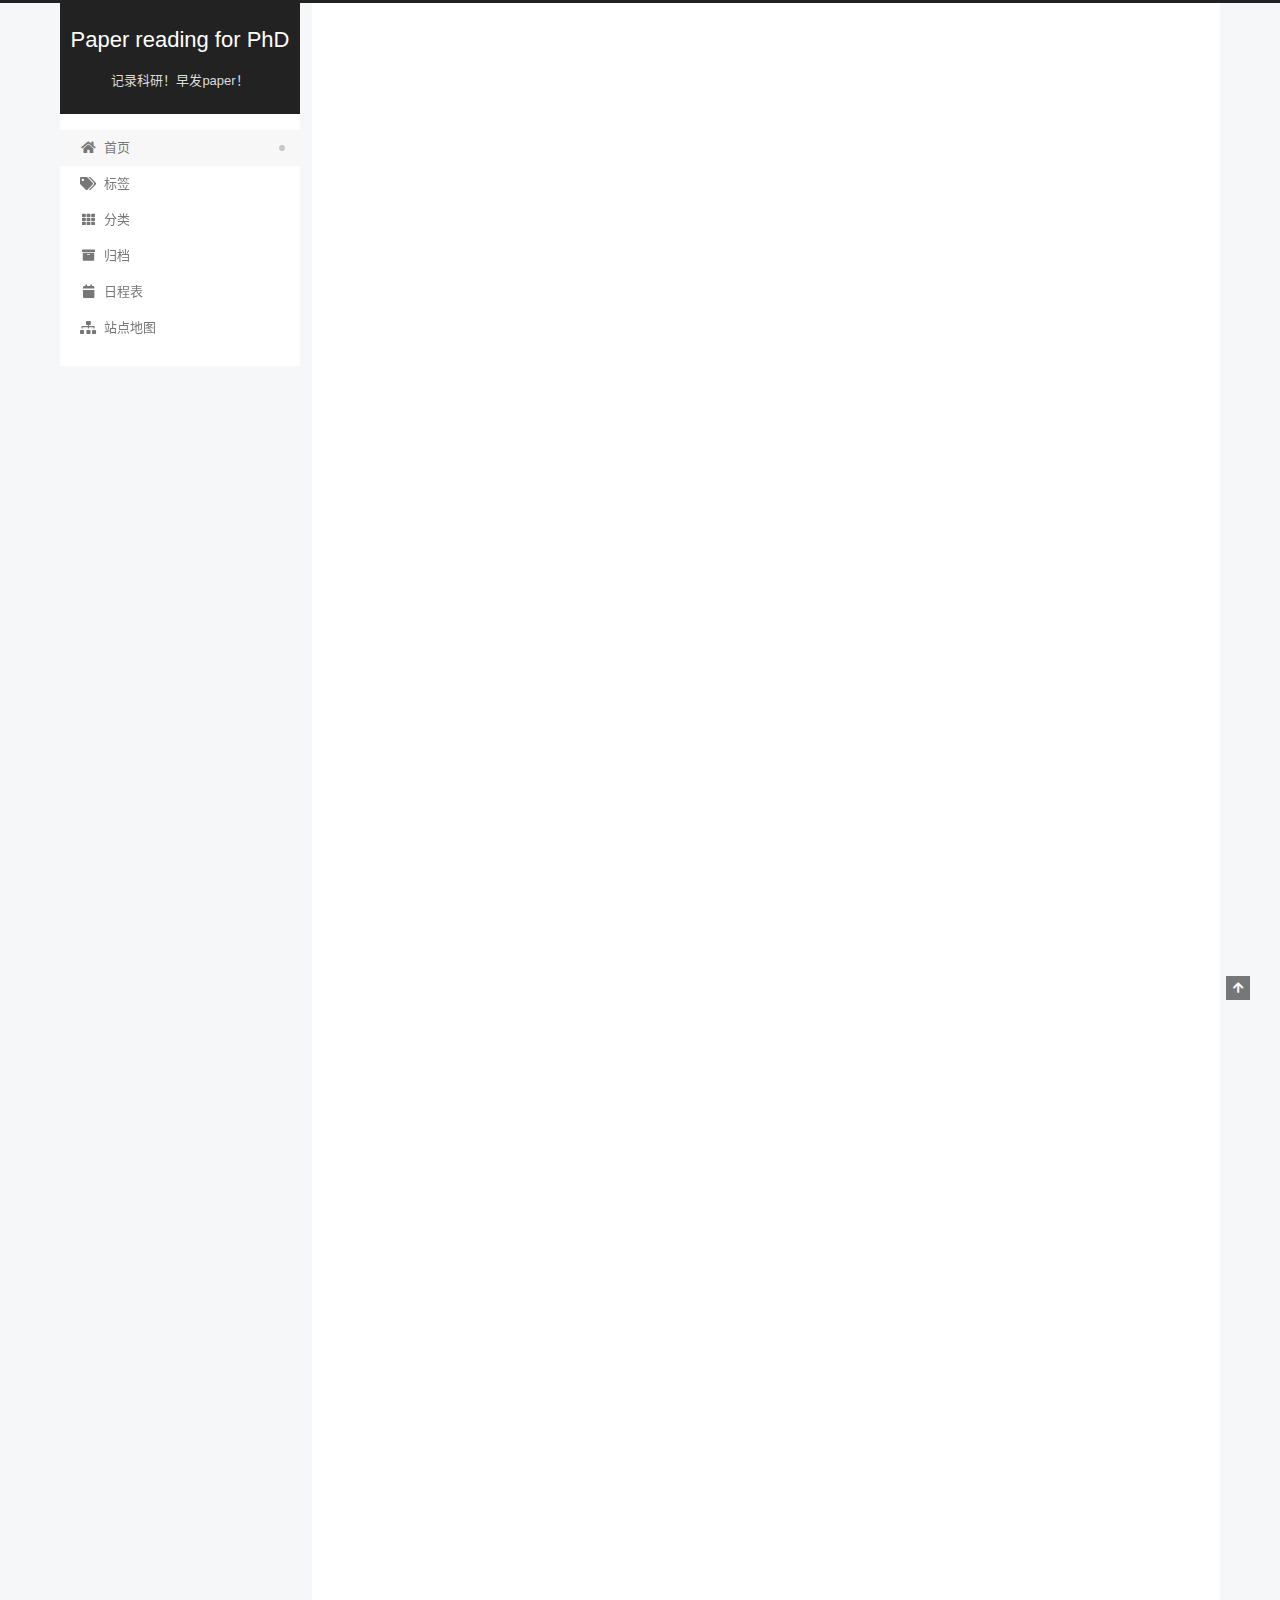
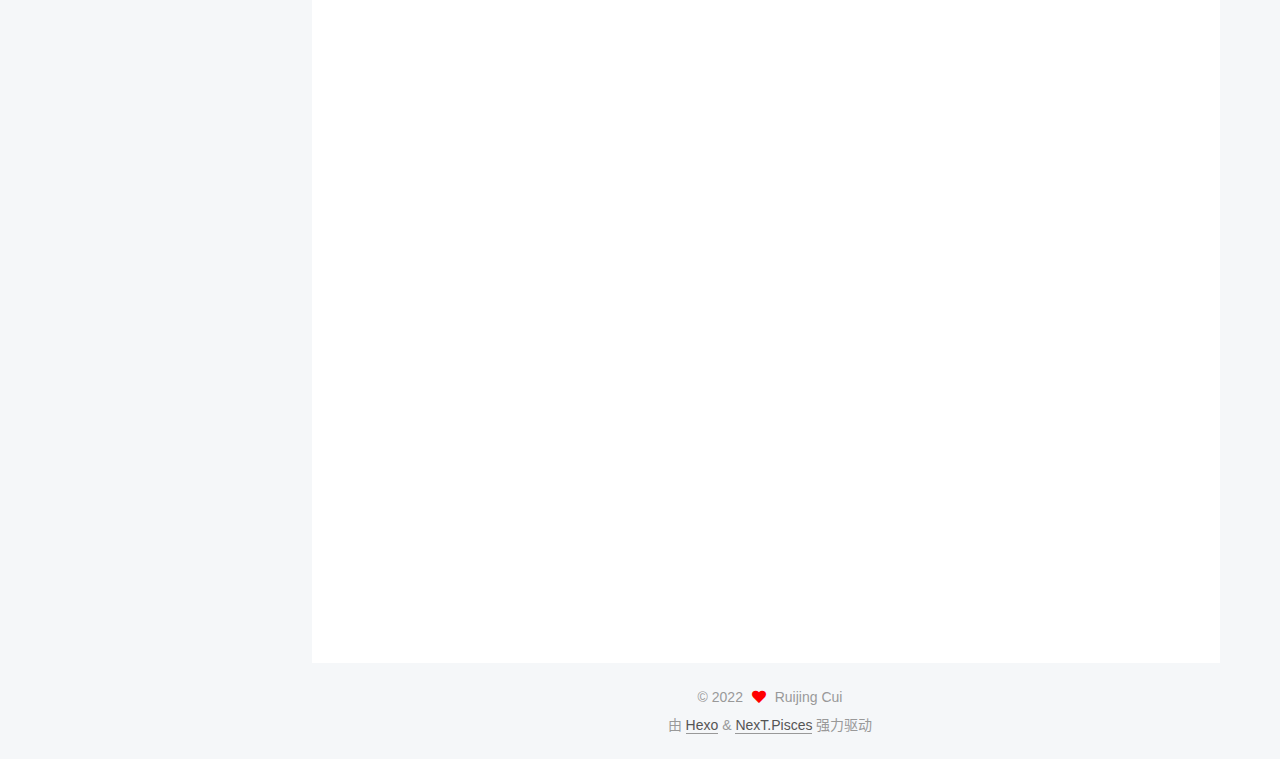
==== index.html @ 2e0506eb "Site updated: 2022-11-20 17:49:22" ====
<!DOCTYPE html>
<html lang="zh-CN">
<head>
  <meta charset="UTF-8">
<meta name="viewport" content="width=device-width, initial-scale=1, maximum-scale=2">
<meta name="theme-color" content="#222">
<meta name="generator" content="Hexo 6.3.0">
  <link rel="apple-touch-icon" sizes="180x180" href="/images/apple-touch-icon-next.png">
  <link rel="icon" type="image/png" sizes="32x32" href="/images/favicon-32x32-next.png">
  <link rel="icon" type="image/png" sizes="16x16" href="/images/favicon-16x16-next.png">
  <link rel="mask-icon" href="/images/logo.svg" color="#222">

<link rel="stylesheet" href="/css/main.css">


<link rel="stylesheet" href="/lib/font-awesome/css/all.min.css">

<script id="hexo-configurations">
    var NexT = window.NexT || {};
    var CONFIG = {"hostname":"example.com","root":"/","scheme":"Pisces","version":"7.8.0","exturl":false,"sidebar":{"position":"left","display":"post","padding":18,"offset":12,"onmobile":false},"copycode":{"enable":false,"show_result":false,"style":null},"back2top":{"enable":true,"sidebar":false,"scrollpercent":false},"bookmark":{"enable":false,"color":"#222","save":"auto"},"fancybox":false,"mediumzoom":false,"lazyload":false,"pangu":false,"comments":{"style":"tabs","active":null,"storage":true,"lazyload":false,"nav":null},"algolia":{"hits":{"per_page":10},"labels":{"input_placeholder":"Search for Posts","hits_empty":"We didn't find any results for the search: ${query}","hits_stats":"${hits} results found in ${time} ms"}},"localsearch":{"enable":false,"trigger":"auto","top_n_per_article":1,"unescape":false,"preload":false},"motion":{"enable":true,"async":false,"transition":{"post_block":"fadeIn","post_header":"slideDownIn","post_body":"slideDownIn","coll_header":"slideLeftIn","sidebar":"slideUpIn"}}};
  </script>

  <meta name="description" content="Ph.D. candidate   Major in Management Science and Engineering, College of Systems Engineering, National University of Defense Technology  cuiruijing@nudt.edu.cn">
<meta property="og:type" content="website">
<meta property="og:title" content="Paper reading for PhD">
<meta property="og:url" content="http://example.com/index.html">
<meta property="og:site_name" content="Paper reading for PhD">
<meta property="og:description" content="Ph.D. candidate   Major in Management Science and Engineering, College of Systems Engineering, National University of Defense Technology  cuiruijing@nudt.edu.cn">
<meta property="og:locale" content="zh_CN">
<meta property="article:author" content="Ruijing Cui">
<meta property="article:tag" content="keywords测试">
<meta name="twitter:card" content="summary">

<link rel="canonical" href="http://example.com/">


<script id="page-configurations">
  // https://hexo.io/docs/variables.html
  CONFIG.page = {
    sidebar: "",
    isHome : true,
    isPost : false,
    lang   : 'zh-CN'
  };
</script>

  <title>Paper reading for PhD</title>
  






  <noscript>
  <style>
  .use-motion .brand,
  .use-motion .menu-item,
  .sidebar-inner,
  .use-motion .post-block,
  .use-motion .pagination,
  .use-motion .comments,
  .use-motion .post-header,
  .use-motion .post-body,
  .use-motion .collection-header { opacity: initial; }

  .use-motion .site-title,
  .use-motion .site-subtitle {
    opacity: initial;
    top: initial;
  }

  .use-motion .logo-line-before i { left: initial; }
  .use-motion .logo-line-after i { right: initial; }
  </style>
</noscript>

</head>

<body itemscope itemtype="http://schema.org/WebPage">
  <div class="container use-motion">
    <div class="headband"></div>

    <header class="header" itemscope itemtype="http://schema.org/WPHeader">
      <div class="header-inner"><div class="site-brand-container">
  <div class="site-nav-toggle">
    <div class="toggle" aria-label="切换导航栏">
      <span class="toggle-line toggle-line-first"></span>
      <span class="toggle-line toggle-line-middle"></span>
      <span class="toggle-line toggle-line-last"></span>
    </div>
  </div>

  <div class="site-meta">

    <a href="/" class="brand" rel="start">
      <span class="logo-line-before"><i></i></span>
      <h1 class="site-title">Paper reading for PhD</h1>
      <span class="logo-line-after"><i></i></span>
    </a>
      <p class="site-subtitle" itemprop="description">记录科研！早发paper！</p>
  </div>

  <div class="site-nav-right">
    <div class="toggle popup-trigger">
    </div>
  </div>
</div>




<nav class="site-nav">
  <ul id="menu" class="main-menu menu">
        <li class="menu-item menu-item-home">

    <a href="/" rel="section"><i class="fa fa-home fa-fw"></i>首页</a>

  </li>
        <li class="menu-item menu-item-tags">

    <a href="/tags/" rel="section"><i class="fa fa-tags fa-fw"></i>标签</a>

  </li>
        <li class="menu-item menu-item-categories">

    <a href="/categories/" rel="section"><i class="fa fa-th fa-fw"></i>分类</a>

  </li>
        <li class="menu-item menu-item-archives">

    <a href="/archives/" rel="section"><i class="fa fa-archive fa-fw"></i>归档</a>

  </li>
        <li class="menu-item menu-item-schedule">

    <a href="/schedule/" rel="section"><i class="fa fa-calendar fa-fw"></i>日程表</a>

  </li>
        <li class="menu-item menu-item-sitemap">

    <a href="/sitemap.xml" rel="section"><i class="fa fa-sitemap fa-fw"></i>站点地图</a>

  </li>
  </ul>
</nav>




</div>
    </header>

    
  <div class="back-to-top">
    <i class="fa fa-arrow-up"></i>
    <span>0%</span>
  </div>


    <main class="main">
      <div class="main-inner">
        <div class="content-wrap">
          

          <div class="content index posts-expand">
            
      
  
  
  <article itemscope itemtype="http://schema.org/Article" class="post-block" lang="zh-CN">
    <link itemprop="mainEntityOfPage" href="http://example.com/2022/11/19/MyFirstBlog/">

    <span hidden itemprop="author" itemscope itemtype="http://schema.org/Person">
      <meta itemprop="image" content="/images/avatar.gif">
      <meta itemprop="name" content="Ruijing Cui">
      <meta itemprop="description" content="Ph.D. candidate   Major in Management Science and Engineering, College of Systems Engineering, National University of Defense Technology  cuiruijing@nudt.edu.cn">
    </span>

    <span hidden itemprop="publisher" itemscope itemtype="http://schema.org/Organization">
      <meta itemprop="name" content="Paper reading for PhD">
    </span>
      <header class="post-header">
        <h2 class="post-title" itemprop="name headline">
          
            <a href="/2022/11/19/MyFirstBlog/" class="post-title-link" itemprop="url">Hello World</a>
        </h2>

        <div class="post-meta">
            <span class="post-meta-item">
              <span class="post-meta-item-icon">
                <i class="far fa-calendar"></i>
              </span>
              <span class="post-meta-item-text">发表于</span>

              <time title="创建时间：2022-11-19 20:17:16" itemprop="dateCreated datePublished" datetime="2022-11-19T20:17:16+08:00">2022-11-19</time>
            </span>
              <span class="post-meta-item">
                <span class="post-meta-item-icon">
                  <i class="far fa-calendar-check"></i>
                </span>
                <span class="post-meta-item-text">更新于</span>
                <time title="修改时间：2022-11-20 17:36:39" itemprop="dateModified" datetime="2022-11-20T17:36:39+08:00">2022-11-20</time>
              </span>

          

        </div>
      </header>

    
    
    
    <div class="post-body" itemprop="articleBody">

      
          <p>Welcome to <a target="_blank" rel="noopener" href="https://hexo.io/">Hexo</a>! This is your very first post. Check <a target="_blank" rel="noopener" href="https://hexo.io/docs/">documentation</a> for more info. If you get any problems when using Hexo, you can find the answer in <a target="_blank" rel="noopener" href="https://hexo.io/docs/troubleshooting.html">troubleshooting</a> or you can ask me on <a target="_blank" rel="noopener" href="https://github.com/hexojs/hexo/issues">GitHub</a>.</p>
<h2 id="Quick-Start"><a href="#Quick-Start" class="headerlink" title="Quick Start"></a>Quick Start</h2><h3 id="Create-a-new-post"><a href="#Create-a-new-post" class="headerlink" title="Create a new post"></a>Create a new post</h3><figure class="highlight bash"><table><tr><td class="gutter"><pre><span class="line">1</span><br></pre></td><td class="code"><pre><span class="line">$ hexo new <span class="string">&quot;My New Post&quot;</span></span><br></pre></td></tr></table></figure>

<p>More info: <a target="_blank" rel="noopener" href="https://hexo.io/docs/writing.html">Writing</a></p>
<h3 id="Run-server"><a href="#Run-server" class="headerlink" title="Run server"></a>Run server</h3><figure class="highlight bash"><table><tr><td class="gutter"><pre><span class="line">1</span><br></pre></td><td class="code"><pre><span class="line">$ hexo server</span><br></pre></td></tr></table></figure>

<p>More info: <a target="_blank" rel="noopener" href="https://hexo.io/docs/server.html">Server</a></p>
<h3 id="Generate-static-files"><a href="#Generate-static-files" class="headerlink" title="Generate static files"></a>Generate static files</h3><figure class="highlight bash"><table><tr><td class="gutter"><pre><span class="line">1</span><br></pre></td><td class="code"><pre><span class="line">$ hexo generate</span><br></pre></td></tr></table></figure>

<p>More info: <a target="_blank" rel="noopener" href="https://hexo.io/docs/generating.html">Generating</a></p>
<h3 id="Deploy-to-remote-sites"><a href="#Deploy-to-remote-sites" class="headerlink" title="Deploy to remote sites"></a>Deploy to remote sites</h3><figure class="highlight bash"><table><tr><td class="gutter"><pre><span class="line">1</span><br></pre></td><td class="code"><pre><span class="line">$ hexo deploy</span><br></pre></td></tr></table></figure>

<p>More info: <a target="_blank" rel="noopener" href="https://hexo.io/docs/one-command-deployment.html">Deployment</a></p>

      
    </div>

    
    
    
      <footer class="post-footer">
        <div class="post-eof"></div>
      </footer>
  </article>
  
  
  

      
  
  
  <article itemscope itemtype="http://schema.org/Article" class="post-block" lang="zh-CN">
    <link itemprop="mainEntityOfPage" href="http://example.com/2022/11/17/hello-world/">

    <span hidden itemprop="author" itemscope itemtype="http://schema.org/Person">
      <meta itemprop="image" content="/images/avatar.gif">
      <meta itemprop="name" content="Ruijing Cui">
      <meta itemprop="description" content="Ph.D. candidate   Major in Management Science and Engineering, College of Systems Engineering, National University of Defense Technology  cuiruijing@nudt.edu.cn">
    </span>

    <span hidden itemprop="publisher" itemscope itemtype="http://schema.org/Organization">
      <meta itemprop="name" content="Paper reading for PhD">
    </span>
      <header class="post-header">
        <h2 class="post-title" itemprop="name headline">
          
            <a href="/2022/11/17/hello-world/" class="post-title-link" itemprop="url">Hello World</a>
        </h2>

        <div class="post-meta">
            <span class="post-meta-item">
              <span class="post-meta-item-icon">
                <i class="far fa-calendar"></i>
              </span>
              <span class="post-meta-item-text">发表于</span>

              <time title="创建时间：2022-11-17 23:17:33" itemprop="dateCreated datePublished" datetime="2022-11-17T23:17:33+08:00">2022-11-17</time>
            </span>

          

        </div>
      </header>

    
    
    
    <div class="post-body" itemprop="articleBody">

      
          <p>Welcome to <a target="_blank" rel="noopener" href="https://hexo.io/">Hexo</a>! This is your very first post. Check <a target="_blank" rel="noopener" href="https://hexo.io/docs/">documentation</a> for more info. If you get any problems when using Hexo, you can find the answer in <a target="_blank" rel="noopener" href="https://hexo.io/docs/troubleshooting.html">troubleshooting</a> or you can ask me on <a target="_blank" rel="noopener" href="https://github.com/hexojs/hexo/issues">GitHub</a>.</p>
<h2 id="Quick-Start"><a href="#Quick-Start" class="headerlink" title="Quick Start"></a>Quick Start</h2><h3 id="Create-a-new-post"><a href="#Create-a-new-post" class="headerlink" title="Create a new post"></a>Create a new post</h3><figure class="highlight bash"><table><tr><td class="gutter"><pre><span class="line">1</span><br></pre></td><td class="code"><pre><span class="line">$ hexo new <span class="string">&quot;My New Post&quot;</span></span><br></pre></td></tr></table></figure>

<p>More info: <a target="_blank" rel="noopener" href="https://hexo.io/docs/writing.html">Writing</a></p>
<h3 id="Run-server"><a href="#Run-server" class="headerlink" title="Run server"></a>Run server</h3><figure class="highlight bash"><table><tr><td class="gutter"><pre><span class="line">1</span><br></pre></td><td class="code"><pre><span class="line">$ hexo server</span><br></pre></td></tr></table></figure>

<p>More info: <a target="_blank" rel="noopener" href="https://hexo.io/docs/server.html">Server</a></p>
<h3 id="Generate-static-files"><a href="#Generate-static-files" class="headerlink" title="Generate static files"></a>Generate static files</h3><figure class="highlight bash"><table><tr><td class="gutter"><pre><span class="line">1</span><br></pre></td><td class="code"><pre><span class="line">$ hexo generate</span><br></pre></td></tr></table></figure>

<p>More info: <a target="_blank" rel="noopener" href="https://hexo.io/docs/generating.html">Generating</a></p>
<h3 id="Deploy-to-remote-sites"><a href="#Deploy-to-remote-sites" class="headerlink" title="Deploy to remote sites"></a>Deploy to remote sites</h3><figure class="highlight bash"><table><tr><td class="gutter"><pre><span class="line">1</span><br></pre></td><td class="code"><pre><span class="line">$ hexo deploy</span><br></pre></td></tr></table></figure>

<p>More info: <a target="_blank" rel="noopener" href="https://hexo.io/docs/one-command-deployment.html">Deployment</a></p>

      
    </div>

    
    
    
      <footer class="post-footer">
        <div class="post-eof"></div>
      </footer>
  </article>
  
  
  


  



          </div>
          

<script>
  window.addEventListener('tabs:register', () => {
    let { activeClass } = CONFIG.comments;
    if (CONFIG.comments.storage) {
      activeClass = localStorage.getItem('comments_active') || activeClass;
    }
    if (activeClass) {
      let activeTab = document.querySelector(`a[href="#comment-${activeClass}"]`);
      if (activeTab) {
        activeTab.click();
      }
    }
  });
  if (CONFIG.comments.storage) {
    window.addEventListener('tabs:click', event => {
      if (!event.target.matches('.tabs-comment .tab-content .tab-pane')) return;
      let commentClass = event.target.classList[1];
      localStorage.setItem('comments_active', commentClass);
    });
  }
</script>

        </div>
          
  
  <div class="toggle sidebar-toggle">
    <span class="toggle-line toggle-line-first"></span>
    <span class="toggle-line toggle-line-middle"></span>
    <span class="toggle-line toggle-line-last"></span>
  </div>

  <aside class="sidebar">
    <div class="sidebar-inner">

      <ul class="sidebar-nav motion-element">
        <li class="sidebar-nav-toc">
          文章目录
        </li>
        <li class="sidebar-nav-overview">
          站点概览
        </li>
      </ul>

      <!--noindex-->
      <div class="post-toc-wrap sidebar-panel">
      </div>
      <!--/noindex-->

      <div class="site-overview-wrap sidebar-panel">
        <div class="site-author motion-element" itemprop="author" itemscope itemtype="http://schema.org/Person">
  <p class="site-author-name" itemprop="name">Ruijing Cui</p>
  <div class="site-description" itemprop="description">Ph.D. candidate   Major in Management Science and Engineering, College of Systems Engineering, National University of Defense Technology  cuiruijing@nudt.edu.cn</div>
</div>
<div class="site-state-wrap motion-element">
  <nav class="site-state">
      <div class="site-state-item site-state-posts">
          <a href="/archives/">
        
          <span class="site-state-item-count">2</span>
          <span class="site-state-item-name">日志</span>
        </a>
      </div>
  </nav>
</div>



      </div>

    </div>
  </aside>
  <div id="sidebar-dimmer"></div>


      </div>
    </main>

    <footer class="footer">
      <div class="footer-inner">
        

        

<div class="copyright">
  
  &copy; 
  <span itemprop="copyrightYear">2022</span>
  <span class="with-love">
    <i class="fa fa-heart"></i>
  </span>
  <span class="author" itemprop="copyrightHolder">Ruijing Cui</span>
</div>
  <div class="powered-by">由 <a href="https://hexo.io/" class="theme-link" rel="noopener" target="_blank">Hexo</a> & <a href="https://pisces.theme-next.org/" class="theme-link" rel="noopener" target="_blank">NexT.Pisces</a> 强力驱动
  </div>

        








      </div>
    </footer>
  </div>

  
  <script src="/lib/anime.min.js"></script>
  <script src="/lib/velocity/velocity.min.js"></script>
  <script src="/lib/velocity/velocity.ui.min.js"></script>

<script src="/js/utils.js"></script>

<script src="/js/motion.js"></script>


<script src="/js/schemes/pisces.js"></script>


<script src="/js/next-boot.js"></script>




  















  

  

</body>
</html>
---- css/main.css ----
:root {
  --body-bg-color: #f5f7f9;
  --content-bg-color: #fff;
  --card-bg-color: #f5f5f5;
  --text-color: #555;
  --blockquote-color: #666;
  --link-color: #555;
  --link-hover-color: #222;
  --brand-color: #fff;
  --brand-hover-color: #fff;
  --table-row-odd-bg-color: #f9f9f9;
  --table-row-hover-bg-color: #f5f5f5;
  --menu-item-bg-color: #f5f5f5;
  --btn-default-bg: #fff;
  --btn-default-color: #555;
  --btn-default-border-color: #555;
  --btn-default-hover-bg: #222;
  --btn-default-hover-color: #fff;
  --btn-default-hover-border-color: #222;
}
@media (prefers-color-scheme: dark) {
  :root {
    --body-bg-color: #282828;
    --content-bg-color: #333;
    --card-bg-color: #555;
    --text-color: #ccc;
    --blockquote-color: #bbb;
    --link-color: #ccc;
    --link-hover-color: #eee;
    --brand-color: #ddd;
    --brand-hover-color: #ddd;
    --table-row-odd-bg-color: #282828;
    --table-row-hover-bg-color: #363636;
    --menu-item-bg-color: #555;
    --btn-default-bg: #222;
    --btn-default-color: #ccc;
    --btn-default-border-color: #555;
    --btn-default-hover-bg: #666;
    --btn-default-hover-color: #ccc;
    --btn-default-hover-border-color: #666;
  }
  img {
    opacity: 0.75;
  }
  img:hover {
    opacity: 0.9;
  }
}
html {
  line-height: 1.15; /* 1 */
  -webkit-text-size-adjust: 100%; /* 2 */
}
body {
  margin: 0;
}
main {
  display: block;
}
h1 {
  font-size: 2em;
  margin: 0.67em 0;
}
hr {
  box-sizing: content-box; /* 1 */
  height: 0; /* 1 */
  overflow: visible; /* 2 */
}
pre {
  font-family: monospace, monospace; /* 1 */
  font-size: 1em; /* 2 */
}
a {
  background: transparent;
}
abbr[title] {
  border-bottom: none; /* 1 */
  text-decoration: underline; /* 2 */
  text-decoration: underline dotted; /* 2 */
}
b,
strong {
  font-weight: bolder;
}
code,
kbd,
samp {
  font-family: monospace, monospace; /* 1 */
  font-size: 1em; /* 2 */
}
small {
  font-size: 80%;
}
sub,
sup {
  font-size: 75%;
  line-height: 0;
  position: relative;
  vertical-align: baseline;
}
sub {
  bottom: -0.25em;
}
sup {
  top: -0.5em;
}
img {
  border-style: none;
}
button,
input,
optgroup,
select,
textarea {
  font-family: inherit; /* 1 */
  font-size: 100%; /* 1 */
  line-height: 1.15; /* 1 */
  margin: 0; /* 2 */
}
button,
input {
/* 1 */
  overflow: visible;
}
button,
select {
/* 1 */
  text-transform: none;
}
button,
[type='button'],
[type='reset'],
[type='submit'] {
  -webkit-appearance: button;
}
button::-moz-focus-inner,
[type='button']::-moz-focus-inner,
[type='reset']::-moz-focus-inner,
[type='submit']::-moz-focus-inner {
  border-style: none;
  padding: 0;
}
button:-moz-focusring,
[type='button']:-moz-focusring,
[type='reset']:-moz-focusring,
[type='submit']:-moz-focusring {
  outline: 1px dotted ButtonText;
}
fieldset {
  padding: 0.35em 0.75em 0.625em;
}
legend {
  box-sizing: border-box; /* 1 */
  color: inherit; /* 2 */
  display: table; /* 1 */
  max-width: 100%; /* 1 */
  padding: 0; /* 3 */
  white-space: normal; /* 1 */
}
progress {
  vertical-align: baseline;
}
textarea {
  overflow: auto;
}
[type='checkbox'],
[type='radio'] {
  box-sizing: border-box; /* 1 */
  padding: 0; /* 2 */
}
[type='number']::-webkit-inner-spin-button,
[type='number']::-webkit-outer-spin-button {
  height: auto;
}
[type='search'] {
  outline-offset: -2px; /* 2 */
  -webkit-appearance: textfield; /* 1 */
}
[type='search']::-webkit-search-decoration {
  -webkit-appearance: none;
}
::-webkit-file-upload-button {
  font: inherit; /* 2 */
  -webkit-appearance: button; /* 1 */
}
details {
  display: block;
}
summary {
  display: list-item;
}
template {
  display: none;
}
[hidden] {
  display: none;
}
::selection {
  background: #262a30;
  color: #eee;
}
html,
body {
  height: 100%;
}
body {
  background: var(--body-bg-color);
  color: var(--text-color);
  font-family: 'Lato', "PingFang SC", "Microsoft YaHei", sans-serif;
  font-size: 1em;
  line-height: 2;
}
@media (max-width: 991px) {
  body {
    padding-left: 0 !important;
    padding-right: 0 !important;
  }
}
h1,
h2,
h3,
h4,
h5,
h6 {
  font-family: 'Lato', "PingFang SC", "Microsoft YaHei", sans-serif;
  font-weight: bold;
  line-height: 1.5;
  margin: 20px 0 15px;
}
h1 {
  font-size: 1.5em;
}
h2 {
  font-size: 1.375em;
}
h3 {
  font-size: 1.25em;
}
h4 {
  font-size: 1.125em;
}
h5 {
  font-size: 1em;
}
h6 {
  font-size: 0.875em;
}
p {
  margin: 0 0 20px 0;
}
a,
span.exturl {
  border-bottom: 1px solid #999;
  color: var(--link-color);
  outline: 0;
  text-decoration: none;
  overflow-wrap: break-word;
  word-wrap: break-word;
  cursor: pointer;
}
a:hover,
span.exturl:hover {
  border-bottom-color: var(--link-hover-color);
  color: var(--link-hover-color);
}
iframe,
img,
video {
  display: block;
  margin-left: auto;
  margin-right: auto;
  max-width: 100%;
}
hr {
  background-image: repeating-linear-gradient(-45deg, #ddd, #ddd 4px, transparent 4px, transparent 8px);
  border: 0;
  height: 3px;
  margin: 40px 0;
}
blockquote {
  border-left: 4px solid #ddd;
  color: var(--blockquote-color);
  margin: 0;
  padding: 0 15px;
}
blockquote cite::before {
  content: '-';
  padding: 0 5px;
}
dt {
  font-weight: bold;
}
dd {
  margin: 0;
  padding: 0;
}
kbd {
  background-color: #f5f5f5;
  background-image: linear-gradient(#eee, #fff, #eee);
  border: 1px solid #ccc;
  border-radius: 0.2em;
  box-shadow: 0.1em 0.1em 0.2em rgba(0,0,0,0.1);
  color: #555;
  font-family: inherit;
  padding: 0.1em 0.3em;
  white-space: nowrap;
}
.table-container {
  overflow: auto;
}
table {
  border-collapse: collapse;
  border-spacing: 0;
  font-size: 0.875em;
  margin: 0 0 20px 0;
  width: 100%;
}
tbody tr:nth-of-type(odd) {
  background: var(--table-row-odd-bg-color);
}
tbody tr:hover {
  background: var(--table-row-hover-bg-color);
}
caption,
th,
td {
  font-weight: normal;
  padding: 8px;
  vertical-align: middle;
}
th,
td {
  border: 1px solid #ddd;
  border-bottom: 3px solid #ddd;
}
th {
  font-weight: 700;
  padding-bottom: 10px;
}
td {
  border-bottom-width: 1px;
}
.btn {
  background: var(--btn-default-bg);
  border: 2px solid var(--btn-default-border-color);
  border-radius: 2px;
  color: var(--btn-default-color);
  display: inline-block;
  font-size: 0.875em;
  line-height: 2;
  padding: 0 20px;
  text-decoration: none;
  transition-property: background-color;
  transition-delay: 0s;
  transition-duration: 0.2s;
  transition-timing-function: ease-in-out;
}
.btn:hover {
  background: var(--btn-default-hover-bg);
  border-color: var(--btn-default-hover-border-color);
  color: var(--btn-default-hover-color);
}
.btn + .btn {
  margin: 0 0 8px 8px;
}
.btn .fa-fw {
  text-align: left;
  width: 1.285714285714286em;
}
.toggle {
  line-height: 0;
}
.toggle .toggle-line {
  background: #fff;
  display: inline-block;
  height: 2px;
  left: 0;
  position: relative;
  top: 0;
  transition: all 0.4s;
  vertical-align: top;
  width: 100%;
}
.toggle .toggle-line:not(:first-child) {
  margin-top: 3px;
}
.toggle.toggle-arrow .toggle-line-first {
  left: 50%;
  top: 2px;
  transform: rotate(45deg);
  width: 50%;
}
.toggle.toggle-arrow .toggle-line-middle {
  left: 2px;
  width: 90%;
}
.toggle.toggle-arrow .toggle-line-last {
  left: 50%;
  top: -2px;
  transform: rotate(-45deg);
  width: 50%;
}
.toggle.toggle-close .toggle-line-first {
  transform: rotate(-45deg);
  top: 5px;
}
.toggle.toggle-close .toggle-line-middle {
  opacity: 0;
}
.toggle.toggle-close .toggle-line-last {
  transform: rotate(45deg);
  top: -5px;
}
.highlight,
pre {
  background: #f7f7f7;
  color: #4d4d4c;
  line-height: 1.6;
  margin: 0 auto 20px;
}
pre,
code {
  font-family: consolas, Menlo, monospace, "PingFang SC", "Microsoft YaHei";
}
code {
  background: #eee;
  border-radius: 3px;
  color: #555;
  padding: 2px 4px;
  overflow-wrap: break-word;
  word-wrap: break-word;
}
.highlight *::selection {
  background: #d6d6d6;
}
.highlight pre {
  border: 0;
  margin: 0;
  padding: 10px 0;
}
.highlight table {
  border: 0;
  margin: 0;
  width: auto;
}
.highlight td {
  border: 0;
  padding: 0;
}
.highlight figcaption {
  background: #eff2f3;
  color: #4d4d4c;
  display: flex;
  font-size: 0.875em;
  justify-content: space-between;
  line-height: 1.2;
  padding: 0.5em;
}
.highlight figcaption a {
  color: #4d4d4c;
}
.highlight figcaption a:hover {
  border-bottom-color: #4d4d4c;
}
.highlight .gutter {
  -moz-user-select: none;
  -ms-user-select: none;
  -webkit-user-select: none;
  user-select: none;
}
.highlight .gutter pre {
  background: #eff2f3;
  color: #869194;
  padding-left: 10px;
  padding-right: 10px;
  text-align: right;
}
.highlight .code pre {
  background: #f7f7f7;
  padding-left: 10px;
  width: 100%;
}
.gist table {
  width: auto;
}
.gist table td {
  border: 0;
}
pre {
  overflow: auto;
  padding: 10px;
}
pre code {
  background: none;
  color: #4d4d4c;
  font-size: 0.875em;
  padding: 0;
  text-shadow: none;
}
pre .deletion {
  background: #fdd;
}
pre .addition {
  background: #dfd;
}
pre .meta {
  color: #eab700;
  -moz-user-select: none;
  -ms-user-select: none;
  -webkit-user-select: none;
  user-select: none;
}
pre .comment {
  color: #8e908c;
}
pre .variable,
pre .attribute,
pre .tag,
pre .name,
pre .regexp,
pre .ruby .constant,
pre .xml .tag .title,
pre .xml .pi,
pre .xml .doctype,
pre .html .doctype,
pre .css .id,
pre .css .class,
pre .css .pseudo {
  color: #c82829;
}
pre .number,
pre .preprocessor,
pre .built_in,
pre .builtin-name,
pre .literal,
pre .params,
pre .constant,
pre .command {
  color: #f5871f;
}
pre .ruby .class .title,
pre .css .rules .attribute,
pre .string,
pre .symbol,
pre .value,
pre .inheritance,
pre .header,
pre .ruby .symbol,
pre .xml .cdata,
pre .special,
pre .formula {
  color: #718c00;
}
pre .title,
pre .css .hexcolor {
  color: #3e999f;
}
pre .function,
pre .python .decorator,
pre .python .title,
pre .ruby .function .title,
pre .ruby .title .keyword,
pre .perl .sub,
pre .javascript .title,
pre .coffeescript .title {
  color: #4271ae;
}
pre .keyword,
pre .javascript .function {
  color: #8959a8;
}
.blockquote-center {
  border-left: none;
  margin: 40px 0;
  padding: 0;
  position: relative;
  text-align: center;
}
.blockquote-center .fa {
  display: block;
  opacity: 0.6;
  position: absolute;
  width: 100%;
}
.blockquote-center .fa-quote-left {
  border-top: 1px solid #ccc;
  text-align: left;
  top: -20px;
}
.blockquote-center .fa-quote-right {
  border-bottom: 1px solid #ccc;
  text-align: right;
  bottom: -20px;
}
.blockquote-center p,
.blockquote-center div {
  text-align: center;
}
.post-body .group-picture img {
  margin: 0 auto;
  padding: 0 3px;
}
.group-picture-row {
  margin-bottom: 6px;
  overflow: hidden;
}
.group-picture-column {
  float: left;
  margin-bottom: 10px;
}
.post-body .label {
  color: #555;
  display: inline;
  padding: 0 2px;
}
.post-body .label.default {
  background: #f0f0f0;
}
.post-body .label.primary {
  background: #efe6f7;
}
.post-body .label.info {
  background: #e5f2f8;
}
.post-body .label.success {
  background: #e7f4e9;
}
.post-body .label.warning {
  background: #fcf6e1;
}
.post-body .label.danger {
  background: #fae8eb;
}
.post-body .tabs {
  margin-bottom: 20px;
}
.post-body .tabs,
.tabs-comment {
  display: block;
  padding-top: 10px;
  position: relative;
}
.post-body .tabs ul.nav-tabs,
.tabs-comment ul.nav-tabs {
  display: flex;
  flex-wrap: wrap;
  margin: 0;
  margin-bottom: -1px;
  padding: 0;
}
@media (max-width: 413px) {
  .post-body .tabs ul.nav-tabs,
  .tabs-comment ul.nav-tabs {
    display: block;
    margin-bottom: 5px;
  }
}
.post-body .tabs ul.nav-tabs li.tab,
.tabs-comment ul.nav-tabs li.tab {
  border-bottom: 1px solid #ddd;
  border-left: 1px solid transparent;
  border-right: 1px solid transparent;
  border-top: 3px solid transparent;
  flex-grow: 1;
  list-style-type: none;
  border-radius: 0 0 0 0;
}
@media (max-width: 413px) {
  .post-body .tabs ul.nav-tabs li.tab,
  .tabs-comment ul.nav-tabs li.tab {
    border-bottom: 1px solid transparent;
    border-left: 3px solid transparent;
    border-right: 1px solid transparent;
    border-top: 1px solid transparent;
  }
}
@media (max-width: 413px) {
  .post-body .tabs ul.nav-tabs li.tab,
  .tabs-comment ul.nav-tabs li.tab {
    border-radius: 0;
  }
}
.post-body .tabs ul.nav-tabs li.tab a,
.tabs-comment ul.nav-tabs li.tab a {
  border-bottom: initial;
  display: block;
  line-height: 1.8;
  outline: 0;
  padding: 0.25em 0.75em;
  text-align: center;
  transition-delay: 0s;
  transition-duration: 0.2s;
  transition-timing-function: ease-out;
}
.post-body .tabs ul.nav-tabs li.tab a i,
.tabs-comment ul.nav-tabs li.tab a i {
  width: 1.285714285714286em;
}
.post-body .tabs ul.nav-tabs li.tab.active,
.tabs-comment ul.nav-tabs li.tab.active {
  border-bottom: 1px solid transparent;
  border-left: 1px solid #ddd;
  border-right: 1px solid #ddd;
  border-top: 3px solid #fc6423;
}
@media (max-width: 413px) {
  .post-body .tabs ul.nav-tabs li.tab.active,
  .tabs-comment ul.nav-tabs li.tab.active {
    border-bottom: 1px solid #ddd;
    border-left: 3px solid #fc6423;
    border-right: 1px solid #ddd;
    border-top: 1px solid #ddd;
  }
}
.post-body .tabs ul.nav-tabs li.tab.active a,
.tabs-comment ul.nav-tabs li.tab.active a {
  color: var(--link-color);
  cursor: default;
}
.post-body .tabs .tab-content .tab-pane,
.tabs-comment .tab-content .tab-pane {
  border: 1px solid #ddd;
  border-top: 0;
  padding: 20px 20px 0 20px;
  border-radius: 0;
}
.post-body .tabs .tab-content .tab-pane:not(.active),
.tabs-comment .tab-content .tab-pane:not(.active) {
  display: none;
}
.post-body .tabs .tab-content .tab-pane.active,
.tabs-comment .tab-content .tab-pane.active {
  display: block;
}
.post-body .tabs .tab-content .tab-pane.active:nth-of-type(1),
.tabs-comment .tab-content .tab-pane.active:nth-of-type(1) {
  border-radius: 0 0 0 0;
}
@media (max-width: 413px) {
  .post-body .tabs .tab-content .tab-pane.active:nth-of-type(1),
  .tabs-comment .tab-content .tab-pane.active:nth-of-type(1) {
    border-radius: 0;
  }
}
.post-body .note {
  border-radius: 3px;
  margin-bottom: 20px;
  padding: 1em;
  position: relative;
  border: 1px solid #eee;
  border-left-width: 5px;
}
.post-body .note h2,
.post-body .note h3,
.post-body .note h4,
.post-body .note h5,
.post-body .note h6 {
  margin-top: 0;
  border-bottom: initial;
  margin-bottom: 0;
  padding-top: 0;
}
.post-body .note p:first-child,
.post-body .note ul:first-child,
.post-body .note ol:first-child,
.post-body .note table:first-child,
.post-body .note pre:first-child,
.post-body .note blockquote:first-child,
.post-body .note img:first-child {
  margin-top: 0;
}
.post-body .note p:last-child,
.post-body .note ul:last-child,
.post-body .note ol:last-child,
.post-body .note table:last-child,
.post-body .note pre:last-child,
.post-body .note blockquote:last-child,
.post-body .note img:last-child {
  margin-bottom: 0;
}
.post-body .note.default {
  border-left-color: #777;
}
.post-body .note.default h2,
.post-body .note.default h3,
.post-body .note.default h4,
.post-body .note.default h5,
.post-body .note.default h6 {
  color: #777;
}
.post-body .note.primary {
  border-left-color: #6f42c1;
}
.post-body .note.primary h2,
.post-body .note.primary h3,
.post-body .note.primary h4,
.post-body .note.primary h5,
.post-body .note.primary h6 {
  color: #6f42c1;
}
.post-body .note.info {
  border-left-color: #428bca;
}
.post-body .note.info h2,
.post-body .note.info h3,
.post-body .note.info h4,
.post-body .note.info h5,
.post-body .note.info h6 {
  color: #428bca;
}
.post-body .note.success {
  border-left-color: #5cb85c;
}
.post-body .note.success h2,
.post-body .note.success h3,
.post-body .note.success h4,
.post-body .note.success h5,
.post-body .note.success h6 {
  color: #5cb85c;
}
.post-body .note.warning {
  border-left-color: #f0ad4e;
}
.post-body .note.warning h2,
.post-body .note.warning h3,
.post-body .note.warning h4,
.post-body .note.warning h5,
.post-body .note.warning h6 {
  color: #f0ad4e;
}
.post-body .note.danger {
  border-left-color: #d9534f;
}
.post-body .note.danger h2,
.post-body .note.danger h3,
.post-body .note.danger h4,
.post-body .note.danger h5,
.post-body .note.danger h6 {
  color: #d9534f;
}
.pagination .prev,
.pagination .next,
.pagination .page-number,
.pagination .space {
  display: inline-block;
  margin: 0 10px;
  padding: 0 11px;
  position: relative;
  top: -1px;
}
@media (max-width: 767px) {
  .pagination .prev,
  .pagination .next,
  .pagination .page-number,
  .pagination .space {
    margin: 0 5px;
  }
}
.pagination {
  border-top: 1px solid #eee;
  margin: 120px 0 0;
  text-align: center;
}
.pagination .prev,
.pagination .next,
.pagination .page-number {
  border-bottom: 0;
  border-top: 1px solid #eee;
  transition-property: border-color;
  transition-delay: 0s;
  transition-duration: 0.2s;
  transition-timing-function: ease-in-out;
}
.pagination .prev:hover,
.pagination .next:hover,
.pagination .page-number:hover {
  border-top-color: #222;
}
.pagination .space {
  margin: 0;
  padding: 0;
}
.pagination .prev {
  margin-left: 0;
}
.pagination .next {
  margin-right: 0;
}
.pagination .page-number.current {
  background: #ccc;
  border-top-color: #ccc;
  color: #fff;
}
@media (max-width: 767px) {
  .pagination {
    border-top: none;
  }
  .pagination .prev,
  .pagination .next,
  .pagination .page-number {
    border-bottom: 1px solid #eee;
    border-top: 0;
    margin-bottom: 10px;
    padding: 0 10px;
  }
  .pagination .prev:hover,
  .pagination .next:hover,
  .pagination .page-number:hover {
    border-bottom-color: #222;
  }
}
.comments {
  margin-top: 60px;
  overflow: hidden;
}
.comment-button-group {
  display: flex;
  flex-wrap: wrap-reverse;
  justify-content: center;
  margin: 1em 0;
}
.comment-button-group .comment-button {
  margin: 0.1em 0.2em;
}
.comment-button-group .comment-button.active {
  background: var(--btn-default-hover-bg);
  border-color: var(--btn-default-hover-border-color);
  color: var(--btn-default-hover-color);
}
.comment-position {
  display: none;
}
.comment-position.active {
  display: block;
}
.tabs-comment {
  background: var(--content-bg-color);
  margin-top: 4em;
  padding-top: 0;
}
.tabs-comment .comments {
  border: 0;
  box-shadow: none;
  margin-top: 0;
  padding-top: 0;
}
.container {
  min-height: 100%;
  position: relative;
}
.main-inner {
  margin: 0 auto;
  width: calc(100% - 20px);
}
@media (min-width: 1200px) {
  .main-inner {
    width: 1160px;
  }
}
@media (min-width: 1600px) {
  .main-inner {
    width: 73%;
  }
}
@media (max-width: 767px) {
  .content-wrap {
    padding: 0 20px;
  }
}
.header {
  background: transparent;
}
.header-inner {
  margin: 0 auto;
  width: calc(100% - 20px);
}
@media (min-width: 1200px) {
  .header-inner {
    width: 1160px;
  }
}
@media (min-width: 1600px) {
  .header-inner {
    width: 73%;
  }
}
.site-brand-container {
  display: flex;
  flex-shrink: 0;
  padding: 0 10px;
}
.headband {
  background: #222;
  height: 3px;
}
.site-meta {
  flex-grow: 1;
  text-align: center;
}
@media (max-width: 767px) {
  .site-meta {
    text-align: center;
  }
}
.brand {
  border-bottom: none;
  color: var(--brand-color);
  display: inline-block;
  line-height: 1.375em;
  padding: 0 40px;
  position: relative;
}
.brand:hover {
  color: var(--brand-hover-color);
}
.site-title {
  font-family: 'Lato', "PingFang SC", "Microsoft YaHei", sans-serif;
  font-size: 1.375em;
  font-weight: normal;
  margin: 0;
}
.site-subtitle {
  color: #ddd;
  font-size: 0.8125em;
  margin: 10px 0;
}
.use-motion .brand {
  opacity: 0;
}
.use-motion .site-title,
.use-motion .site-subtitle,
.use-motion .custom-logo-image {
  opacity: 0;
  position: relative;
  top: -10px;
}
.site-nav-toggle,
.site-nav-right {
  display: none;
}
@media (max-width: 767px) {
  .site-nav-toggle,
  .site-nav-right {
    display: flex;
    flex-direction: column;
    justify-content: center;
  }
}
.site-nav-toggle .toggle,
.site-nav-right .toggle {
  color: var(--text-color);
  padding: 10px;
  width: 22px;
}
.site-nav-toggle .toggle .toggle-line,
.site-nav-right .toggle .toggle-line {
  background: var(--text-color);
  border-radius: 1px;
}
.site-nav {
  display: block;
}
@media (max-width: 767px) {
  .site-nav {
    clear: both;
    display: none;
  }
}
.site-nav.site-nav-on {
  display: block;
}
.menu {
  margin-top: 20px;
  padding-left: 0;
  text-align: center;
}
.menu-item {
  display: inline-block;
  list-style: none;
  margin: 0 10px;
}
@media (max-width: 767px) {
  .menu-item {
    display: block;
    margin-top: 10px;
  }
  .menu-item.menu-item-search {
    display: none;
  }
}
.menu-item a,
.menu-item span.exturl {
  border-bottom: 0;
  display: block;
  font-size: 0.8125em;
  transition-property: border-color;
  transition-delay: 0s;
  transition-duration: 0.2s;
  transition-timing-function: ease-in-out;
}
@media (hover: none) {
  .menu-item a:hover,
  .menu-item span.exturl:hover {
    border-bottom-color: transparent !important;
  }
}
.menu-item .fa,
.menu-item .fab,
.menu-item .far,
.menu-item .fas {
  margin-right: 8px;
}
.menu-item .badge {
  display: inline-block;
  font-weight: bold;
  line-height: 1;
  margin-left: 0.35em;
  margin-top: 0.35em;
  text-align: center;
  white-space: nowrap;
}
@media (max-width: 767px) {
  .menu-item .badge {
    float: right;
    margin-left: 0;
  }
}
.menu-item-active a,
.menu .menu-item a:hover,
.menu .menu-item span.exturl:hover {
  background: var(--menu-item-bg-color);
}
.use-motion .menu-item {
  opacity: 0;
}
.sidebar {
  background: #222;
  bottom: 0;
  box-shadow: inset 0 2px 6px #000;
  position: fixed;
  top: 0;
}
@media (max-width: 991px) {
  .sidebar {
    display: none;
  }
}
.sidebar-inner {
  color: #999;
  padding: 18px 10px;
  text-align: center;
}
.cc-license {
  margin-top: 10px;
  text-align: center;
}
.cc-license .cc-opacity {
  border-bottom: none;
  opacity: 0.7;
}
.cc-license .cc-opacity:hover {
  opacity: 0.9;
}
.cc-license img {
  display: inline-block;
}
.site-author-image {
  border: 1px solid #eee;
  display: block;
  margin: 0 auto;
  max-width: 120px;
  padding: 2px;
}
.site-author-name {
  color: var(--text-color);
  font-weight: 600;
  margin: 0;
  text-align: center;
}
.site-description {
  color: #999;
  font-size: 0.8125em;
  margin-top: 0;
  text-align: center;
}
.links-of-author {
  margin-top: 15px;
}
.links-of-author a,
.links-of-author span.exturl {
  border-bottom-color: #555;
  display: inline-block;
  font-size: 0.8125em;
  margin-bottom: 10px;
  margin-right: 10px;
  vertical-align: middle;
}
.links-of-author a::before,
.links-of-author span.exturl::before {
  background: #ff9fff;
  border-radius: 50%;
  content: ' ';
  display: inline-block;
  height: 4px;
  margin-right: 3px;
  vertical-align: middle;
  width: 4px;
}
.sidebar-button {
  margin-top: 15px;
}
.sidebar-button a {
  border: 1px solid #fc6423;
  border-radius: 4px;
  color: #fc6423;
  display: inline-block;
  padding: 0 15px;
}
.sidebar-button a .fa,
.sidebar-button a .fab,
.sidebar-button a .far,
.sidebar-button a .fas {
  margin-right: 5px;
}
.sidebar-button a:hover {
  background: #fc6423;
  border: 1px solid #fc6423;
  color: #fff;
}
.sidebar-button a:hover .fa,
.sidebar-button a:hover .fab,
.sidebar-button a:hover .far,
.sidebar-button a:hover .fas {
  color: #fff;
}
.links-of-blogroll {
  font-size: 0.8125em;
  margin-top: 10px;
}
.links-of-blogroll-title {
  font-size: 0.875em;
  font-weight: 600;
  margin-top: 0;
}
.links-of-blogroll-list {
  list-style: none;
  margin: 0;
  padding: 0;
}
#sidebar-dimmer {
  display: none;
}
@media (max-width: 767px) {
  #sidebar-dimmer {
    background: #000;
    display: block;
    height: 100%;
    left: 100%;
    opacity: 0;
    position: fixed;
    top: 0;
    width: 100%;
    z-index: 1100;
  }
  .sidebar-active + #sidebar-dimmer {
    opacity: 0.7;
    transform: translateX(-100%);
    transition: opacity 0.5s;
  }
}
.sidebar-nav {
  margin: 0;
  padding-bottom: 20px;
  padding-left: 0;
}
.sidebar-nav li {
  border-bottom: 1px solid transparent;
  color: var(--text-color);
  cursor: pointer;
  display: inline-block;
  font-size: 0.875em;
}
.sidebar-nav li.sidebar-nav-overview {
  margin-left: 10px;
}
.sidebar-nav li:hover {
  color: #fc6423;
}
.sidebar-nav .sidebar-nav-active {
  border-bottom-color: #fc6423;
  color: #fc6423;
}
.sidebar-nav .sidebar-nav-active:hover {
  color: #fc6423;
}
.sidebar-panel {
  display: none;
  overflow-x: hidden;
  overflow-y: auto;
}
.sidebar-panel-active {
  display: block;
}
.sidebar-toggle {
  background: #222;
  bottom: 45px;
  cursor: pointer;
  height: 14px;
  left: 30px;
  padding: 5px;
  position: fixed;
  width: 14px;
  z-index: 1300;
}
@media (max-width: 991px) {
  .sidebar-toggle {
    left: 20px;
    opacity: 0.8;
    display: none;
  }
}
.sidebar-toggle:hover .toggle-line {
  background: #fc6423;
}
.post-toc {
  font-size: 0.875em;
}
.post-toc ol {
  list-style: none;
  margin: 0;
  padding: 0 2px 5px 10px;
  text-align: left;
}
.post-toc ol > ol {
  padding-left: 0;
}
.post-toc ol a {
  transition-property: all;
  transition-delay: 0s;
  transition-duration: 0.2s;
  transition-timing-function: ease-in-out;
}
.post-toc .nav-item {
  line-height: 1.8;
  overflow: hidden;
  text-overflow: ellipsis;
  white-space: nowrap;
}
.post-toc .nav .nav-child {
  display: none;
}
.post-toc .nav .active > .nav-child {
  display: block;
}
.post-toc .nav .active-current > .nav-child {
  display: block;
}
.post-toc .nav .active-current > .nav-child > .nav-item {
  display: block;
}
.post-toc .nav .active > a {
  border-bottom-color: #fc6423;
  color: #fc6423;
}
.post-toc .nav .active-current > a {
  color: #fc6423;
}
.post-toc .nav .active-current > a:hover {
  color: #fc6423;
}
.site-state {
  display: flex;
  justify-content: center;
  line-height: 1.4;
  margin-top: 10px;
  overflow: hidden;
  text-align: center;
  white-space: nowrap;
}
.site-state-item {
  padding: 0 15px;
}
.site-state-item:not(:first-child) {
  border-left: 1px solid #eee;
}
.site-state-item a {
  border-bottom: none;
}
.site-state-item-count {
  display: block;
  font-size: 1em;
  font-weight: 600;
  text-align: center;
}
.site-state-item-name {
  color: #999;
  font-size: 0.8125em;
}
.footer {
  color: #999;
  font-size: 0.875em;
  padding: 20px 0;
}
.footer.footer-fixed {
  bottom: 0;
  left: 0;
  position: absolute;
  right: 0;
}
.footer-inner {
  box-sizing: border-box;
  margin: 0 auto;
  text-align: center;
  width: calc(100% - 20px);
}
@media (min-width: 1200px) {
  .footer-inner {
    width: 1160px;
  }
}
@media (min-width: 1600px) {
  .footer-inner {
    width: 73%;
  }
}
.languages {
  display: inline-block;
  font-size: 1.125em;
  position: relative;
}
.languages .lang-select-label span {
  margin: 0 0.5em;
}
.languages .lang-select {
  height: 100%;
  left: 0;
  opacity: 0;
  position: absolute;
  top: 0;
  width: 100%;
}
.with-love {
  color: #ff0000;
  display: inline-block;
  margin: 0 5px;
}
.powered-by,
.theme-info {
  display: inline-block;
}
@-moz-keyframes iconAnimate {
  0%, 100% {
    transform: scale(1);
  }
  10%, 30% {
    transform: scale(0.9);
  }
  20%, 40%, 60%, 80% {
    transform: scale(1.1);
  }
  50%, 70% {
    transform: scale(1.1);
  }
}
@-webkit-keyframes iconAnimate {
  0%, 100% {
    transform: scale(1);
  }
  10%, 30% {
    transform: scale(0.9);
  }
  20%, 40%, 60%, 80% {
    transform: scale(1.1);
  }
  50%, 70% {
    transform: scale(1.1);
  }
}
@-o-keyframes iconAnimate {
  0%, 100% {
    transform: scale(1);
  }
  10%, 30% {
    transform: scale(0.9);
  }
  20%, 40%, 60%, 80% {
    transform: scale(1.1);
  }
  50%, 70% {
    transform: scale(1.1);
  }
}
@keyframes iconAnimate {
  0%, 100% {
    transform: scale(1);
  }
  10%, 30% {
    transform: scale(0.9);
  }
  20%, 40%, 60%, 80% {
    transform: scale(1.1);
  }
  50%, 70% {
    transform: scale(1.1);
  }
}
.back-to-top {
  font-size: 12px;
  text-align: center;
  transition-delay: 0s;
  transition-duration: 0.2s;
  transition-timing-function: ease-in-out;
}
.back-to-top {
  background: #222;
  bottom: -100px;
  box-sizing: border-box;
  color: #fff;
  cursor: pointer;
  left: 30px;
  opacity: 0.6;
  padding: 0 6px;
  position: fixed;
  transition-property: bottom;
  z-index: 1300;
  width: 24px;
}
.back-to-top span {
  display: none;
}
.back-to-top:hover {
  color: #fc6423;
}
.back-to-top.back-to-top-on {
  bottom: 30px;
}
@media (max-width: 991px) {
  .back-to-top {
    left: 20px;
    opacity: 0.8;
  }
}
.post-body {
  font-family: 'Lato', "PingFang SC", "Microsoft YaHei", sans-serif;
  overflow-wrap: break-word;
  word-wrap: break-word;
}
@media (min-width: 1200px) {
  .post-body {
    font-size: 1.125em;
  }
}
.post-body .exturl .fa {
  font-size: 0.875em;
  margin-left: 4px;
}
.post-body .image-caption,
.post-body .figure .caption {
  color: #999;
  font-size: 0.875em;
  font-weight: bold;
  line-height: 1;
  margin: -20px auto 15px;
  text-align: center;
}
.post-sticky-flag {
  display: inline-block;
  transform: rotate(30deg);
}
.post-button {
  margin-top: 40px;
  text-align: center;
}
.use-motion .post-block,
.use-motion .pagination,
.use-motion .comments {
  opacity: 0;
}
.use-motion .post-header {
  opacity: 0;
}
.use-motion .post-body {
  opacity: 0;
}
.use-motion .collection-header {
  opacity: 0;
}
.posts-collapse {
  margin-left: 35px;
  position: relative;
}
@media (max-width: 767px) {
  .posts-collapse {
    margin-left: 0px;
    margin-right: 0px;
  }
}
.posts-collapse .collection-title {
  font-size: 1.125em;
  position: relative;
}
.posts-collapse .collection-title::before {
  background: #999;
  border: 1px solid #fff;
  border-radius: 50%;
  content: ' ';
  height: 10px;
  left: 0;
  margin-left: -6px;
  margin-top: -4px;
  position: absolute;
  top: 50%;
  width: 10px;
}
.posts-collapse .collection-year {
  font-size: 1.5em;
  font-weight: bold;
  margin: 60px 0;
  position: relative;
}
.posts-collapse .collection-year::before {
  background: #bbb;
  border-radius: 50%;
  content: ' ';
  height: 8px;
  left: 0;
  margin-left: -4px;
  margin-top: -4px;
  position: absolute;
  top: 50%;
  width: 8px;
}
.posts-collapse .collection-header {
  display: block;
  margin: 0 0 0 20px;
}
.posts-collapse .collection-header small {
  color: #bbb;
  margin-left: 5px;
}
.posts-collapse .post-header {
  border-bottom: 1px dashed #ccc;
  margin: 30px 0;
  padding-left: 15px;
  position: relative;
  transition-property: border;
  transition-delay: 0s;
  transition-duration: 0.2s;
  transition-timing-function: ease-in-out;
}
.posts-collapse .post-header::before {
  background: #bbb;
  border: 1px solid #fff;
  border-radius: 50%;
  content: ' ';
  height: 6px;
  left: 0;
  margin-left: -4px;
  position: absolute;
  top: 0.75em;
  transition-property: background;
  width: 6px;
  transition-delay: 0s;
  transition-duration: 0.2s;
  transition-timing-function: ease-in-out;
}
.posts-collapse .post-header:hover {
  border-bottom-color: #666;
}
.posts-collapse .post-header:hover::before {
  background: #222;
}
.posts-collapse .post-meta {
  display: inline;
  font-size: 0.75em;
  margin-right: 10px;
}
.posts-collapse .post-title {
  display: inline;
}
.posts-collapse .post-title a,
.posts-collapse .post-title span.exturl {
  border-bottom: none;
  color: var(--link-color);
}
.posts-collapse .post-title .fa-external-link-alt {
  font-size: 0.875em;
  margin-left: 5px;
}
.posts-collapse::before {
  background: #f5f5f5;
  content: ' ';
  height: 100%;
  left: 0;
  margin-left: -2px;
  position: absolute;
  top: 1.25em;
  width: 4px;
}
.post-eof {
  background: #ccc;
  height: 1px;
  margin: 80px auto 60px;
  text-align: center;
  width: 8%;
}
.post-block:last-of-type .post-eof {
  display: none;
}
.content {
  padding-top: 40px;
}
@media (min-width: 992px) {
  .post-body {
    text-align: justify;
  }
}
@media (max-width: 991px) {
  .post-body {
    text-align: justify;
  }
}
.post-body h1,
.post-body h2,
.post-body h3,
.post-body h4,
.post-body h5,
.post-body h6 {
  padding-top: 10px;
}
.post-body h1 .header-anchor,
.post-body h2 .header-anchor,
.post-body h3 .header-anchor,
.post-body h4 .header-anchor,
.post-body h5 .header-anchor,
.post-body h6 .header-anchor {
  border-bottom-style: none;
  color: #ccc;
  float: right;
  margin-left: 10px;
  visibility: hidden;
}
.post-body h1 .header-anchor:hover,
.post-body h2 .header-anchor:hover,
.post-body h3 .header-anchor:hover,
.post-body h4 .header-anchor:hover,
.post-body h5 .header-anchor:hover,
.post-body h6 .header-anchor:hover {
  color: inherit;
}
.post-body h1:hover .header-anchor,
.post-body h2:hover .header-anchor,
.post-body h3:hover .header-anchor,
.post-body h4:hover .header-anchor,
.post-body h5:hover .header-anchor,
.post-body h6:hover .header-anchor {
  visibility: visible;
}
.post-body iframe,
.post-body img,
.post-body video {
  margin-bottom: 20px;
}
.post-body .video-container {
  height: 0;
  margin-bottom: 20px;
  overflow: hidden;
  padding-top: 75%;
  position: relative;
  width: 100%;
}
.post-body .video-container iframe,
.post-body .video-container object,
.post-body .video-container embed {
  height: 100%;
  left: 0;
  margin: 0;
  position: absolute;
  top: 0;
  width: 100%;
}
.post-gallery {
  align-items: center;
  display: grid;
  grid-gap: 10px;
  grid-template-columns: 1fr 1fr 1fr;
  margin-bottom: 20px;
}
@media (max-width: 767px) {
  .post-gallery {
    grid-template-columns: 1fr 1fr;
  }
}
.post-gallery a {
  border: 0;
}
.post-gallery img {
  margin: 0;
}
.posts-expand .post-header {
  font-size: 1.125em;
}
.posts-expand .post-title {
  font-size: 1.5em;
  font-weight: normal;
  margin: initial;
  text-align: center;
  overflow-wrap: break-word;
  word-wrap: break-word;
}
.posts-expand .post-title-link {
  border-bottom: none;
  color: var(--link-color);
  display: inline-block;
  position: relative;
  vertical-align: top;
}
.posts-expand .post-title-link::before {
  background: var(--link-color);
  bottom: 0;
  content: '';
  height: 2px;
  left: 0;
  position: absolute;
  transform: scaleX(0);
  visibility: hidden;
  width: 100%;
  transition-delay: 0s;
  transition-duration: 0.2s;
  transition-timing-function: ease-in-out;
}
.posts-expand .post-title-link:hover::before {
  transform: scaleX(1);
  visibility: visible;
}
.posts-expand .post-title-link .fa-external-link-alt {
  font-size: 0.875em;
  margin-left: 5px;
}
.posts-expand .post-meta {
  color: #999;
  font-family: 'Lato', "PingFang SC", "Microsoft YaHei", sans-serif;
  font-size: 0.75em;
  margin: 3px 0 60px 0;
  text-align: center;
}
.posts-expand .post-meta .post-description {
  font-size: 0.875em;
  margin-top: 2px;
}
.posts-expand .post-meta time {
  border-bottom: 1px dashed #999;
  cursor: pointer;
}
.post-meta .post-meta-item + .post-meta-item::before {
  content: '|';
  margin: 0 0.5em;
}
.post-meta-divider {
  margin: 0 0.5em;
}
.post-meta-item-icon {
  margin-right: 3px;
}
@media (max-width: 991px) {
  .post-meta-item-icon {
    display: inline-block;
  }
}
@media (max-width: 991px) {
  .post-meta-item-text {
    display: none;
  }
}
.post-nav {
  border-top: 1px solid #eee;
  display: flex;
  justify-content: space-between;
  margin-top: 15px;
  padding: 10px 5px 0;
}
.post-nav-item {
  flex: 1;
}
.post-nav-item a {
  border-bottom: none;
  display: block;
  font-size: 0.875em;
  line-height: 1.6;
  position: relative;
}
.post-nav-item a:active {
  top: 2px;
}
.post-nav-item .fa {
  font-size: 0.75em;
}
.post-nav-item:first-child {
  margin-right: 15px;
}
.post-nav-item:first-child .fa {
  margin-right: 5px;
}
.post-nav-item:last-child {
  margin-left: 15px;
  text-align: right;
}
.post-nav-item:last-child .fa {
  margin-left: 5px;
}
.rtl.post-body p,
.rtl.post-body a,
.rtl.post-body h1,
.rtl.post-body h2,
.rtl.post-body h3,
.rtl.post-body h4,
.rtl.post-body h5,
.rtl.post-body h6,
.rtl.post-body li,
.rtl.post-body ul,
.rtl.post-body ol {
  direction: rtl;
  font-family: UKIJ Ekran;
}
.rtl.post-title {
  font-family: UKIJ Ekran;
}
.post-tags {
  margin-top: 40px;
  text-align: center;
}
.post-tags a {
  display: inline-block;
  font-size: 0.8125em;
}
.post-tags a:not(:last-child) {
  margin-right: 10px;
}
.post-widgets {
  border-top: 1px solid #eee;
  margin-top: 15px;
  text-align: center;
}
.wp_rating {
  height: 20px;
  line-height: 20px;
  margin-top: 10px;
  padding-top: 6px;
  text-align: center;
}
.social-like {
  display: flex;
  font-size: 0.875em;
  justify-content: center;
  text-align: center;
}
.reward-container {
  margin: 20px auto;
  padding: 10px 0;
  text-align: center;
  width: 90%;
}
.reward-container button {
  background: transparent;
  border: 1px solid #fc6423;
  border-radius: 0;
  color: #fc6423;
  cursor: pointer;
  line-height: 2;
  outline: 0;
  padding: 0 15px;
  vertical-align: text-top;
}
.reward-container button:hover {
  background: #fc6423;
  border: 1px solid transparent;
  color: #fa9366;
}
#qr {
  padding-top: 20px;
}
#qr a {
  border: 0;
}
#qr img {
  display: inline-block;
  margin: 0.8em 2em 0 2em;
  max-width: 100%;
  width: 180px;
}
#qr p {
  text-align: center;
}
.category-all-page .category-all-title {
  text-align: center;
}
.category-all-page .category-all {
  margin-top: 20px;
}
.category-all-page .category-list {
  list-style: none;
  margin: 0;
  padding: 0;
}
.category-all-page .category-list-item {
  margin: 5px 10px;
}
.category-all-page .category-list-count {
  color: #bbb;
}
.category-all-page .category-list-count::before {
  content: ' (';
  display: inline;
}
.category-all-page .category-list-count::after {
  content: ') ';
  display: inline;
}
.category-all-page .category-list-child {
  padding-left: 10px;
}
.event-list {
  padding: 0;
}
.event-list hr {
  background: #222;
  margin: 20px 0 45px 0;
}
.event-list hr::after {
  background: #222;
  color: #fff;
  content: 'NOW';
  display: inline-block;
  font-weight: bold;
  padding: 0 5px;
  text-align: right;
}
.event-list .event {
  background: #222;
  margin: 20px 0;
  min-height: 40px;
  padding: 15px 0 15px 10px;
}
.event-list .event .event-summary {
  color: #fff;
  margin: 0;
  padding-bottom: 3px;
}
.event-list .event .event-summary::before {
  animation: dot-flash 1s alternate infinite ease-in-out;
  color: #fff;
  content: '\f111';
  display: inline-block;
  font-size: 10px;
  margin-right: 25px;
  vertical-align: middle;
  font-family: 'Font Awesome 5 Free';
  font-weight: 900;
}
.event-list .event .event-relative-time {
  color: #bbb;
  display: inline-block;
  font-size: 12px;
  font-weight: normal;
  padding-left: 12px;
}
.event-list .event .event-details {
  color: #fff;
  display: block;
  line-height: 18px;
  margin-left: 56px;
  padding-bottom: 6px;
  padding-top: 3px;
  text-indent: -24px;
}
.event-list .event .event-details::before {
  color: #fff;
  display: inline-block;
  margin-right: 9px;
  text-align: center;
  text-indent: 0;
  width: 14px;
  font-family: 'Font Awesome 5 Free';
  font-weight: 900;
}
.event-list .event .event-details.event-location::before {
  content: '\f041';
}
.event-list .event .event-details.event-duration::before {
  content: '\f017';
}
.event-list .event-past {
  background: #f5f5f5;
}
.event-list .event-past .event-summary,
.event-list .event-past .event-details {
  color: #bbb;
  opacity: 0.9;
}
.event-list .event-past .event-summary::before,
.event-list .event-past .event-details::before {
  animation: none;
  color: #bbb;
}
@-moz-keyframes dot-flash {
  from {
    opacity: 1;
    transform: scale(1);
  }
  to {
    opacity: 0;
    transform: scale(0.8);
  }
}
@-webkit-keyframes dot-flash {
  from {
    opacity: 1;
    transform: scale(1);
  }
  to {
    opacity: 0;
    transform: scale(0.8);
  }
}
@-o-keyframes dot-flash {
  from {
    opacity: 1;
    transform: scale(1);
  }
  to {
    opacity: 0;
    transform: scale(0.8);
  }
}
@keyframes dot-flash {
  from {
    opacity: 1;
    transform: scale(1);
  }
  to {
    opacity: 0;
    transform: scale(0.8);
  }
}
ul.breadcrumb {
  font-size: 0.75em;
  list-style: none;
  margin: 1em 0;
  padding: 0 2em;
  text-align: center;
}
ul.breadcrumb li {
  display: inline;
}
ul.breadcrumb li + li::before {
  content: '/\00a0';
  font-weight: normal;
  padding: 0.5em;
}
ul.breadcrumb li + li:last-child {
  font-weight: bold;
}
.tag-cloud {
  text-align: center;
}
.tag-cloud a {
  display: inline-block;
  margin: 10px;
}
.tag-cloud a:hover {
  color: var(--link-hover-color) !important;
}
.header {
  margin: 0 auto;
  position: relative;
  width: calc(100% - 20px);
}
@media (min-width: 1200px) {
  .header {
    width: 1160px;
  }
}
@media (min-width: 1600px) {
  .header {
    width: 73%;
  }
}
@media (max-width: 991px) {
  .header {
    width: auto;
  }
}
.header-inner {
  background: var(--content-bg-color);
  border-radius: initial;
  box-shadow: initial;
  overflow: hidden;
  padding: 0;
  position: absolute;
  top: 0;
  width: 240px;
}
@media (min-width: 1200px) {
  .header-inner {
    width: 240px;
  }
}
@media (max-width: 991px) {
  .header-inner {
    border-radius: initial;
    position: relative;
    width: auto;
  }
}
.main-inner {
  align-items: flex-start;
  display: flex;
  justify-content: space-between;
  flex-direction: row-reverse;
}
@media (max-width: 991px) {
  .main-inner {
    width: auto;
  }
}
.content-wrap {
  background: var(--content-bg-color);
  border-radius: initial;
  box-shadow: initial;
  box-sizing: border-box;
  padding: 40px;
  width: calc(100% - 252px);
}
@media (max-width: 991px) {
  .content-wrap {
    border-radius: initial;
    padding: 20px;
    width: 100%;
  }
}
.footer-inner {
  padding-left: 260px;
}
.back-to-top {
  left: auto;
  right: 30px;
}
@media (max-width: 991px) {
  .back-to-top {
    right: 20px;
  }
}
@media (max-width: 991px) {
  .footer-inner {
    padding-left: 0;
    padding-right: 0;
    width: auto;
  }
}
.site-brand-container {
  background: #222;
}
@media (max-width: 991px) {
  .site-brand-container {
    box-shadow: 0 0 16px rgba(0,0,0,0.5);
  }
}
.site-meta {
  padding: 20px 0;
}
.brand {
  padding: 0;
}
.site-subtitle {
  margin: 10px 10px 0;
}
.custom-logo-image {
  margin-top: 20px;
}
@media (max-width: 991px) {
  .custom-logo-image {
    display: none;
  }
}
@media (min-width: 768px) and (max-width: 991px) {
  .site-nav-toggle,
  .site-nav-right {
    display: flex;
    flex-direction: column;
    justify-content: center;
  }
}
.site-nav-toggle .toggle,
.site-nav-right .toggle {
  color: #fff;
}
.site-nav-toggle .toggle .toggle-line,
.site-nav-right .toggle .toggle-line {
  background: #fff;
}
@media (min-width: 768px) and (max-width: 991px) {
  .site-nav {
    display: none;
  }
}
.menu .menu-item {
  display: block;
  margin: 0;
}
.menu .menu-item a,
.menu .menu-item span.exturl {
  padding: 5px 20px;
  position: relative;
  text-align: left;
  transition-property: background-color;
}
@media (max-width: 991px) {
  .menu .menu-item.menu-item-search {
    display: none;
  }
}
.menu .menu-item .badge {
  background: #ccc;
  border-radius: 10px;
  color: #fff;
  float: right;
  padding: 2px 5px;
  text-shadow: 1px 1px 0 rgba(0,0,0,0.1);
  vertical-align: middle;
}
.main-menu .menu-item-active a::after {
  background: #bbb;
  border-radius: 50%;
  content: ' ';
  height: 6px;
  margin-top: -3px;
  position: absolute;
  right: 15px;
  top: 50%;
  width: 6px;
}
.sub-menu {
  background: var(--content-bg-color);
  border-bottom: 1px solid #ddd;
  margin: 0;
  padding: 6px 0;
}
.sub-menu .menu-item {
  display: inline-block;
}
.sub-menu .menu-item a,
.sub-menu .menu-item span.exturl {
  background: transparent;
  margin: 5px 10px;
  padding: initial;
}
.sub-menu .menu-item a:hover,
.sub-menu .menu-item span.exturl:hover {
  background: transparent;
  color: #fc6423;
}
.sub-menu .menu-item-active a {
  border-bottom-color: #fc6423;
  color: #fc6423;
}
.sub-menu .menu-item-active a:hover {
  border-bottom-color: #fc6423;
}
.sidebar {
  background: var(--body-bg-color);
  box-shadow: none;
  margin-top: 100%;
  position: static;
  width: 240px;
}
@media (max-width: 991px) {
  .sidebar {
    display: none;
  }
}
.sidebar-toggle {
  display: none;
}
.sidebar-inner {
  background: var(--content-bg-color);
  border-radius: initial;
  box-shadow: initial;
  box-sizing: border-box;
  color: var(--text-color);
  width: 240px;
  opacity: 0;
}
.sidebar-inner.affix {
  position: fixed;
  top: 12px;
}
.sidebar-inner.affix-bottom {
  position: absolute;
}
.site-state-item {
  padding: 0 10px;
}
.sidebar-button {
  border-bottom: 1px dotted #ccc;
  border-top: 1px dotted #ccc;
  margin-top: 10px;
  text-align: center;
}
.sidebar-button a {
  border: 0;
  color: #fc6423;
  display: block;
}
.sidebar-button a:hover {
  background: none;
  border: 0;
  color: #e34603;
}
.sidebar-button a:hover .fa,
.sidebar-button a:hover .fab,
.sidebar-button a:hover .far,
.sidebar-button a:hover .fas {
  color: #e34603;
}
.links-of-author {
  display: flex;
  flex-wrap: wrap;
  margin-top: 10px;
  justify-content: center;
}
.links-of-author-item {
  margin: 5px 0 0;
  width: 50%;
}
.links-of-author-item a,
.links-of-author-item span.exturl {
  box-sizing: border-box;
  display: inline-block;
  margin-bottom: 0;
  margin-right: 0;
  max-width: 216px;
  overflow: hidden;
  padding: 0 5px;
  text-overflow: ellipsis;
  white-space: nowrap;
}
.links-of-author-item a,
.links-of-author-item span.exturl {
  border-bottom: none;
  display: block;
  text-decoration: none;
}
.links-of-author-item a::before,
.links-of-author-item span.exturl::before {
  display: none;
}
.links-of-author-item a:hover,
.links-of-author-item span.exturl:hover {
  background: var(--body-bg-color);
  border-radius: 4px;
}
.links-of-author-item .fa,
.links-of-author-item .fab,
.links-of-author-item .far,
.links-of-author-item .fas {
  margin-right: 2px;
}
.links-of-blogroll-item {
  padding: 0;
}
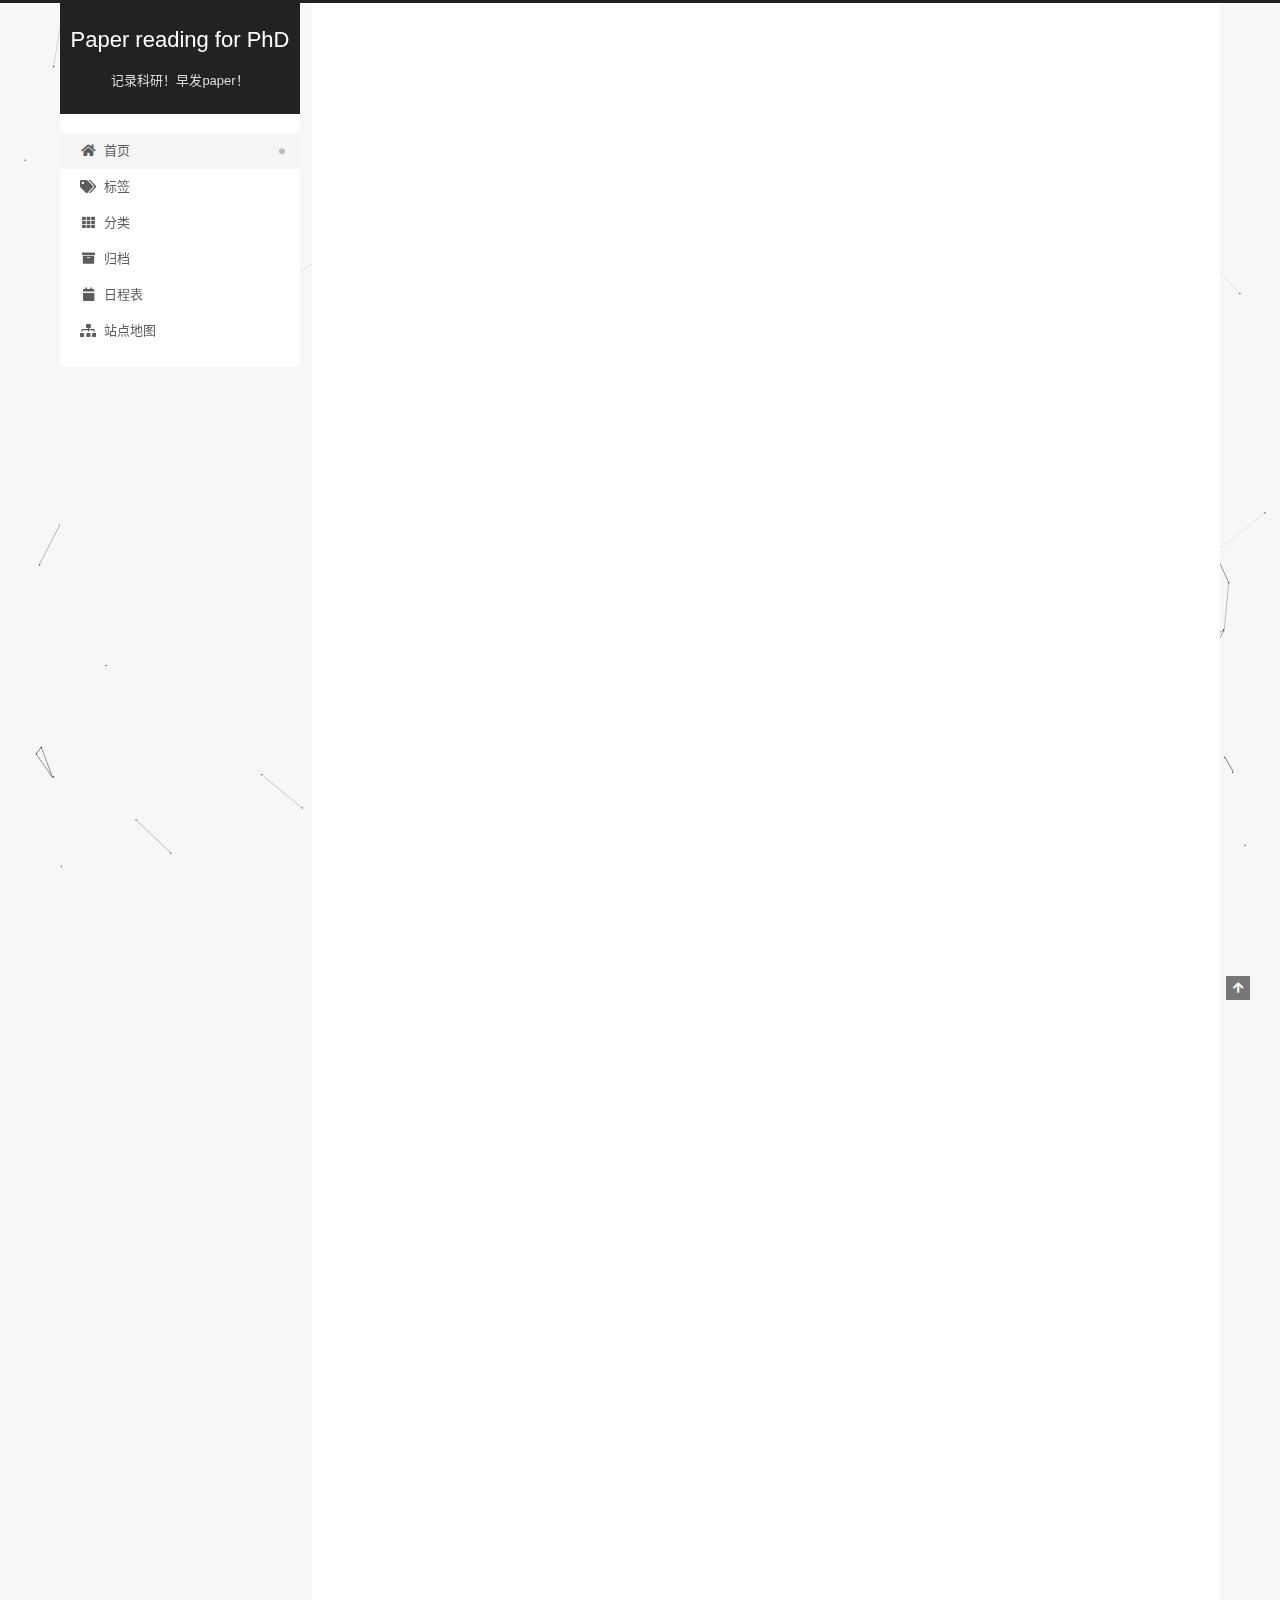
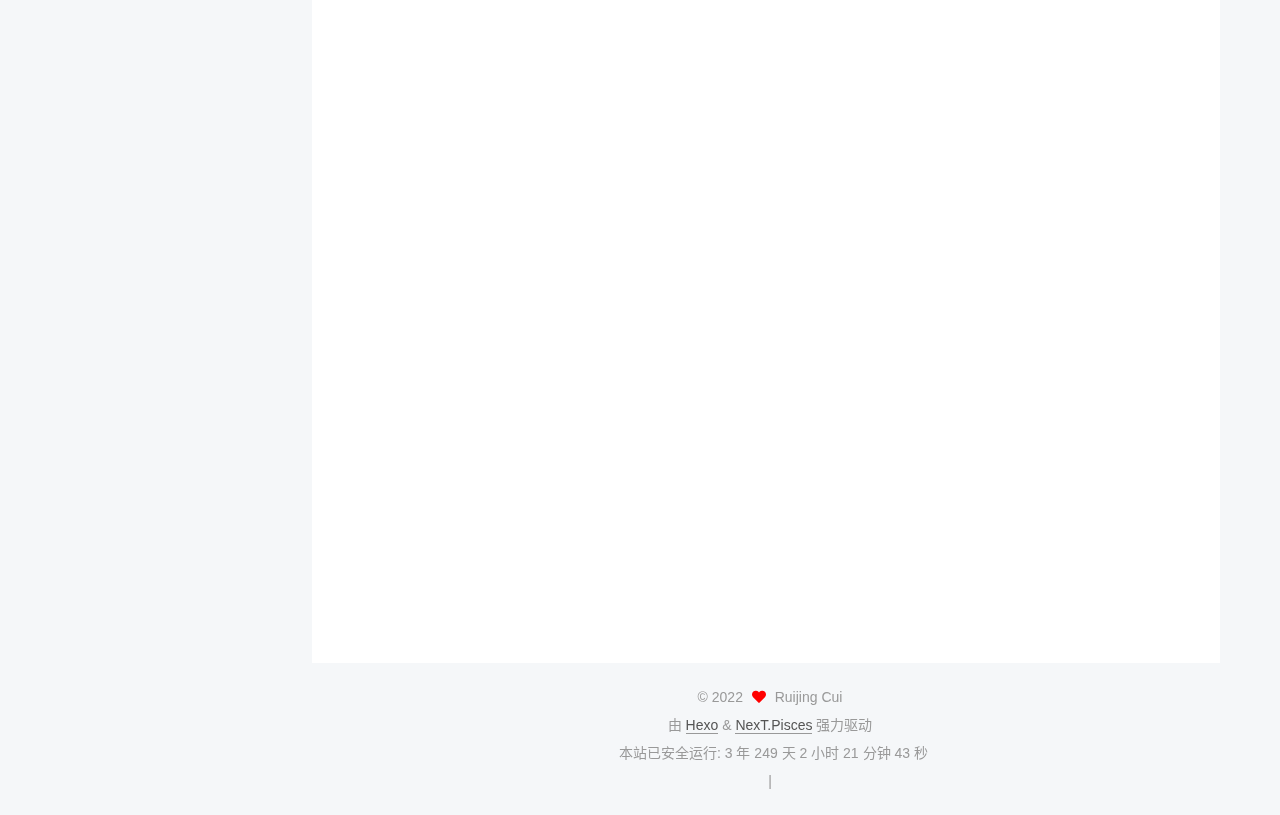
==== commit 0297e289: "Site updated: 2022-11-20 20:27:36" ====
--- a/index.html
+++ b/index.html
@@ -413,9 +413,95 @@
   <span class="author" itemprop="copyrightHolder">Ruijing Cui</span>
 </div>
   <div class="powered-by">由 <a href="https://hexo.io/" class="theme-link" rel="noopener" target="_blank">Hexo</a> & <a href="https://pisces.theme-next.org/" class="theme-link" rel="noopener" target="_blank">NexT.Pisces</a> 强力驱动
-  </div>
+  </div> <div id="site-runtime">
+  <span class="post-meta-item-icon">
+    <i class="fa fa-clock-o"></i>
+  </span>
+  <span id="runtime"></span>
+</div>
+
+<script language="javascript">
+  function isPC() {
+    var userAgentInfo = navigator.userAgent;
+    var agents = ["Android", "iPhone", "SymbianOS", "Windows Phone", "iPad", "iPod"];
+    for (var i = 0; i < agents.length; i++) {
+      if (userAgentInfo.indexOf(agents[i]) > 0) {
+        return false;
+      }
+    }
+    return true;
+  }
+
+  function siteTime(openOnPC, start) {
+    window.setTimeout("siteTime(openOnPC, start)", 1000);
+    var seconds = 1000;
+    var minutes = seconds * 60;
+    var hours = minutes * 60;
+    var days = hours * 24;
+    var years = days * 365;
+      start = new Date("2022-11-20 20:13:00 +0800");
+    var now = new Date();
+    var year = now.getFullYear();
+    var month = now.getMonth() + 1;
+    var date = now.getDate();
+    var hour = now.getHours();
+    var minute = now.getMinutes();
+    var second = now.getSeconds();
+    var diff = now - start;
+
+    var diffYears = Math.floor(diff / years);
+    var diffDays = Math.floor((diff / days) - diffYears * 365);
+    var diffHours = Math.floor((diff - (diffYears * 365 + diffDays) * days) / hours);
+    var diffMinutes = Math.floor((diff - (diffYears * 365 + diffDays) * days - diffHours * hours) / minutes);
+    var diffSeconds = Math.floor((diff - (diffYears * 365 + diffDays) * days - diffHours * hours - diffMinutes * minutes) / seconds);
+
+    if (openOnPC) {
+        if (diffYears == 0){
+            document.getElementById("runtime").innerHTML = "本站已安全运行: " + diffDays + " 天 " + diffHours + " 小时 " + diffMinutes + " 分钟 " + diffSeconds + " 秒";
+        }else{
+            document.getElementById("runtime").innerHTML = "本站已安全运行: " + diffYears + " 年 " + diffDays + " 天 " + diffHours + " 小时 " + diffMinutes + " 分钟 " + diffSeconds + " 秒";
+        }
+    } else {
+        if (y == 0){
+            document.getElementById("runtime").innerHTML = "本站已安全运行: " + diffDays + "天 " + diffHours + "小时 " + diffMinutes + "分钟 " + diffSeconds + "秒";
+        }else{
+            document.getElementById("runtime").innerHTML = "本站已安全运行: " + diffYears + "年 " + diffDays + "天 " + diffHours + "小时 " + diffMinutes + "分钟 " + diffSeconds + "秒";
+        }
+
+    }
+  }
+
+  var showOnMobile = false;
+  var openOnPC = isPC();
+  var start = new Date();
+  siteTime(openOnPC, start);
+
+  if (!openOnPC && !showOnMobile) {
+    document.getElementById('site-runtime').style.display = 'none';
+  }
+</script>
 
         
+<div class="busuanzi-count">
+  <script async src="https://busuanzi.ibruce.info/busuanzi/2.3/busuanzi.pure.mini.js"></script>
+    <span class="post-meta-item" id="busuanzi_container_site_uv" style="display: none;">
+      <span class="post-meta-item-icon">
+        <i class="fa fa-user"></i>
+      </span>
+      <span class="site-uv" title="总访客量">
+        <span id="busuanzi_value_site_uv"></span>
+      </span>
+    </span>
+    <span class="post-meta-divider">|</span>
+    <span class="post-meta-item" id="busuanzi_container_site_pv" style="display: none;">
+      <span class="post-meta-item-icon">
+        <i class="fa fa-eye"></i>
+      </span>
+      <span class="site-pv" title="总访问量">
+        <span id="busuanzi_value_site_pv"></span>
+      </span>
+    </span>
+</div>
 
 
 
@@ -429,6 +515,8 @@
   </div>
 
   
+  
+  <script color='0,0,0' opacity='1' zIndex='-1' count='99' src="/lib/canvas-nest/canvas-nest.min.js"></script>
   <script src="/lib/anime.min.js"></script>
   <script src="/lib/velocity/velocity.min.js"></script>
   <script src="/lib/velocity/velocity.ui.min.js"></script>
--- a/css/main.css
+++ b/css/main.css
@@ -1196,7 +1196,7 @@
 }
 .links-of-author a::before,
 .links-of-author span.exturl::before {
-  background: #ff9fff;
+  background: #f22aff;
   border-radius: 50%;
   content: ' ';
   display: inline-block;
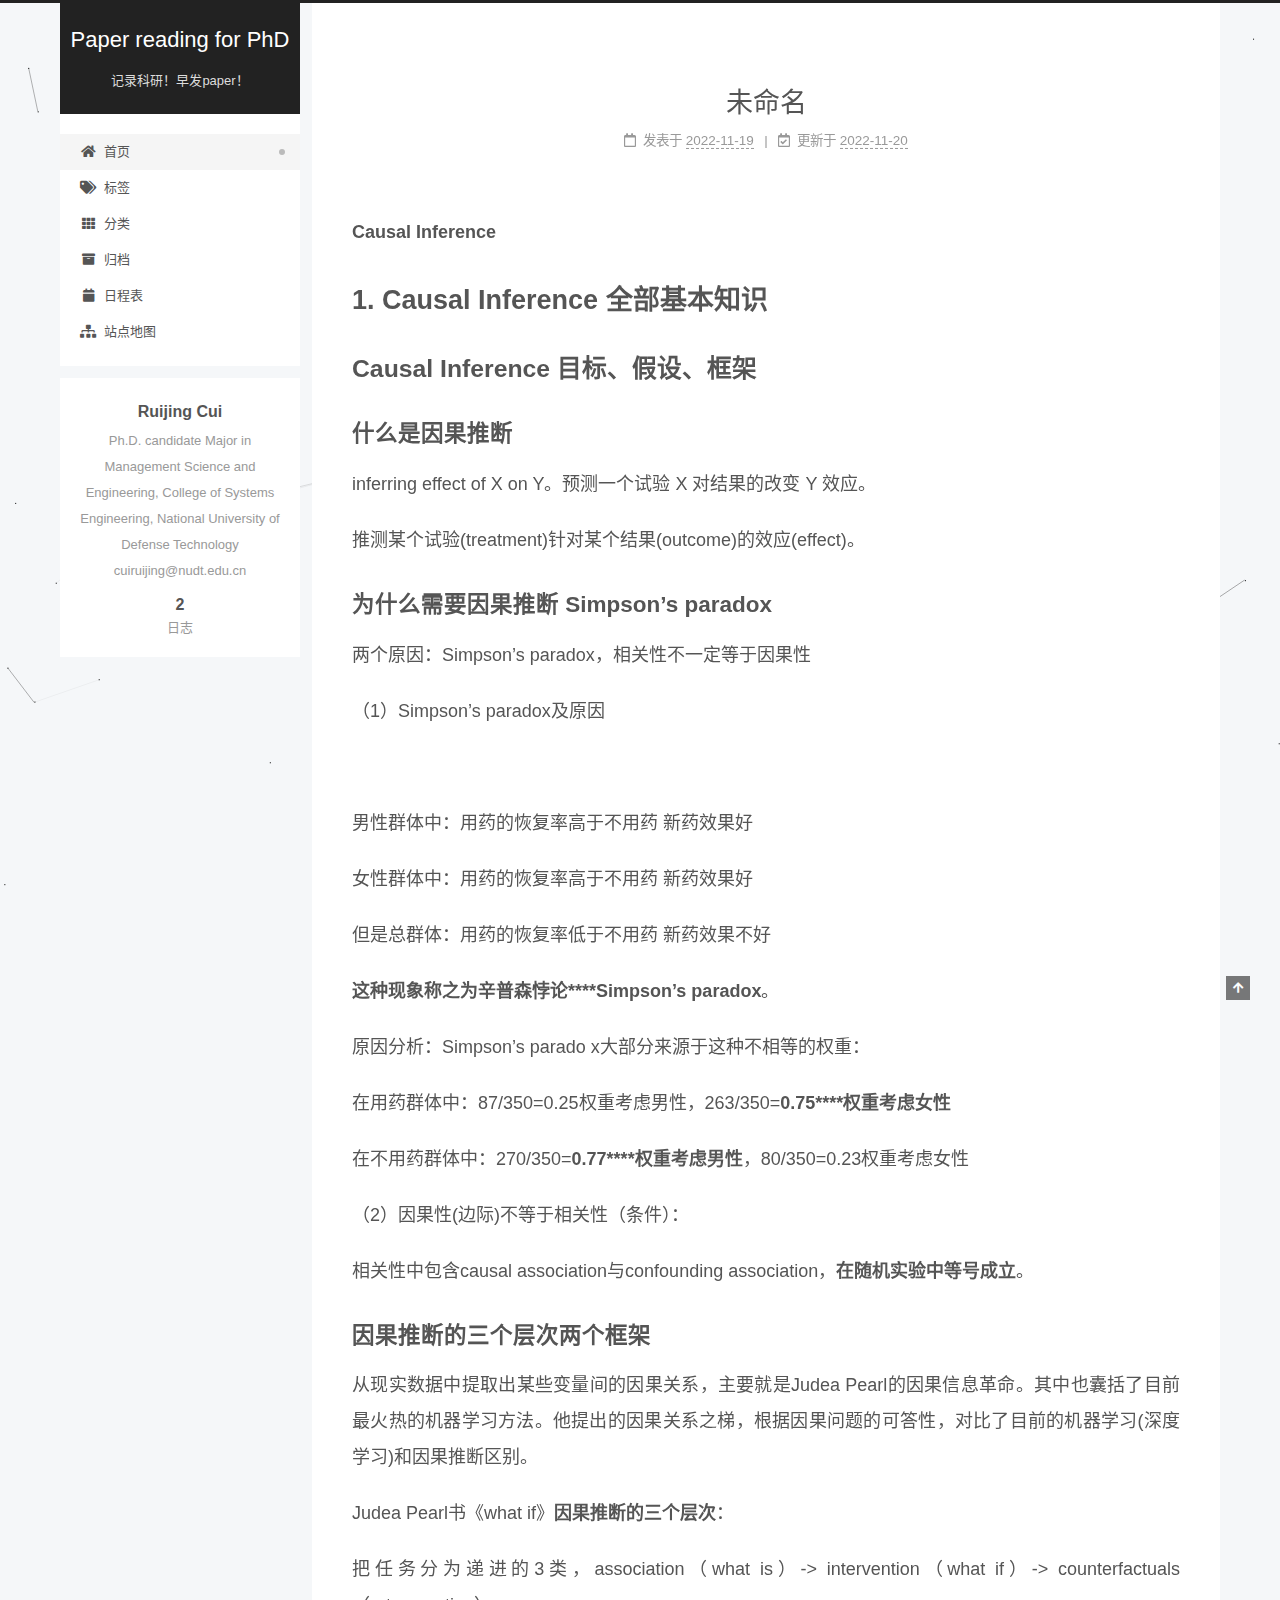
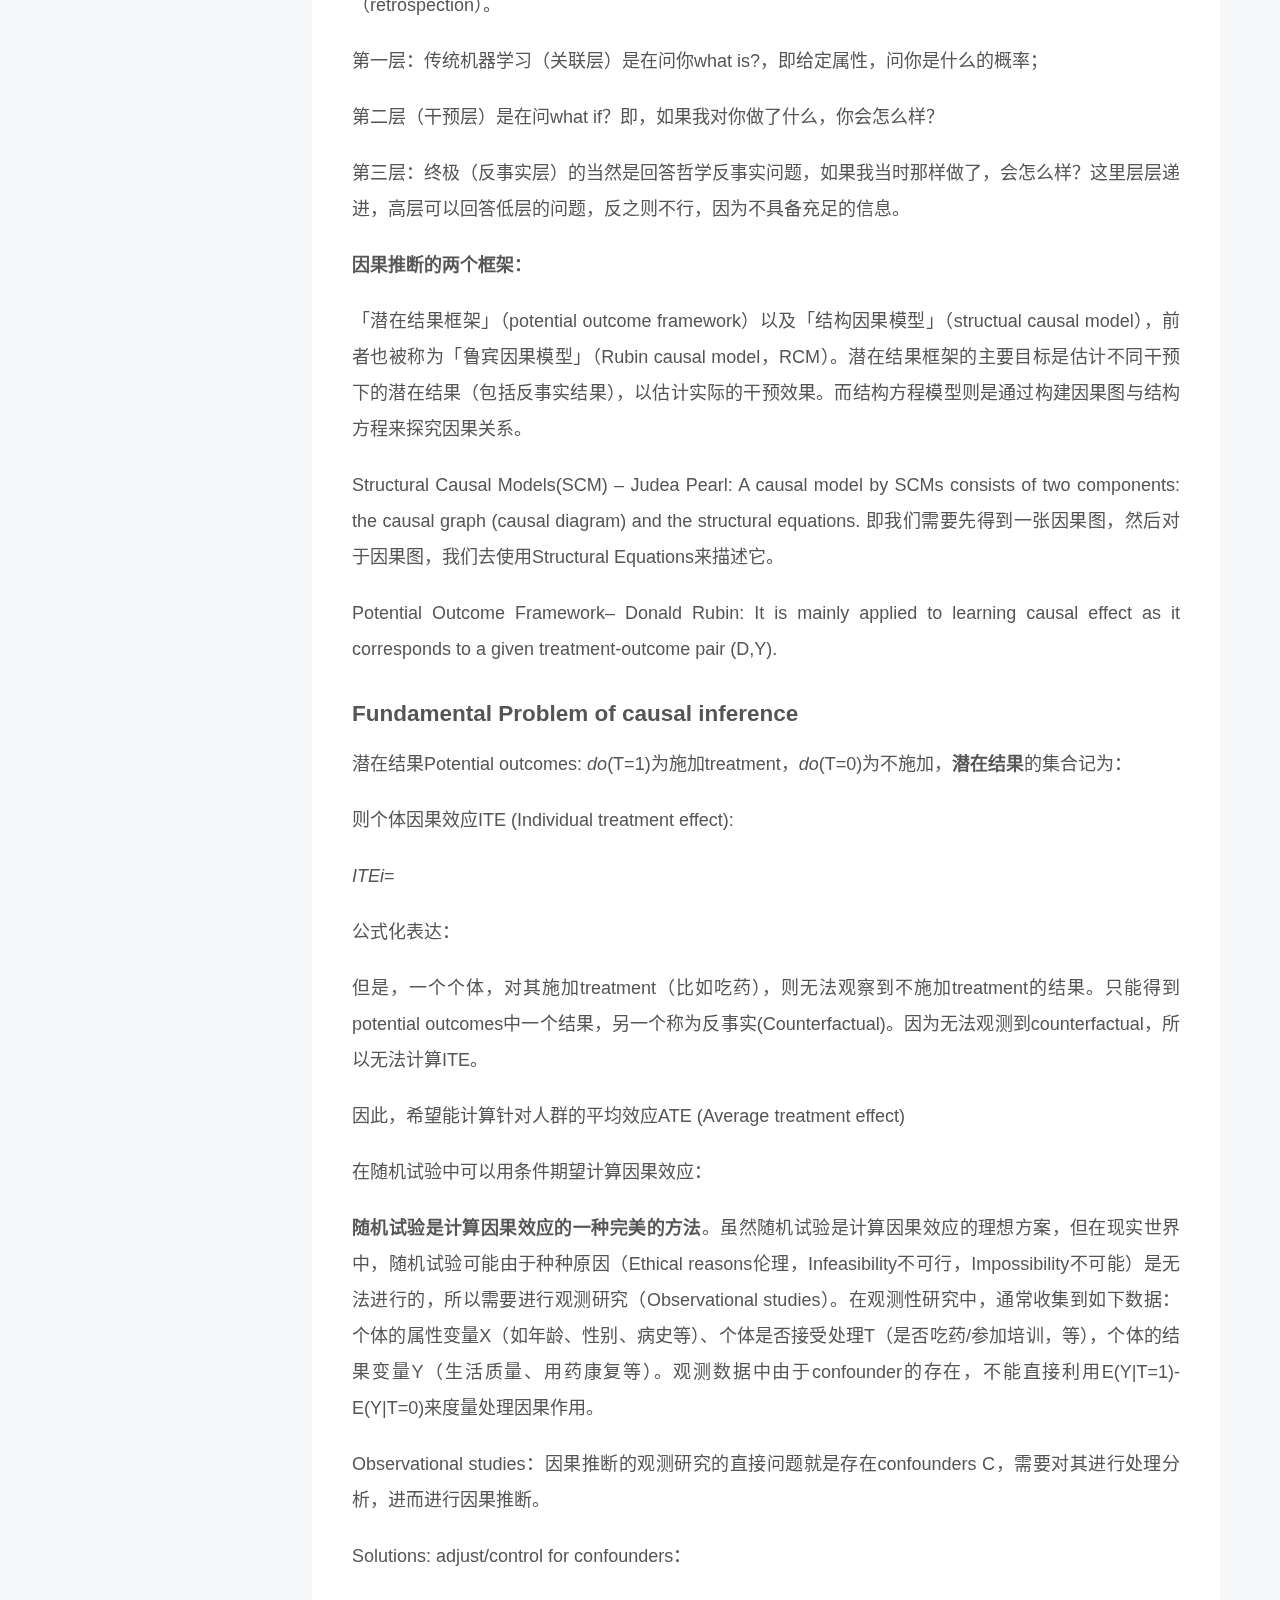
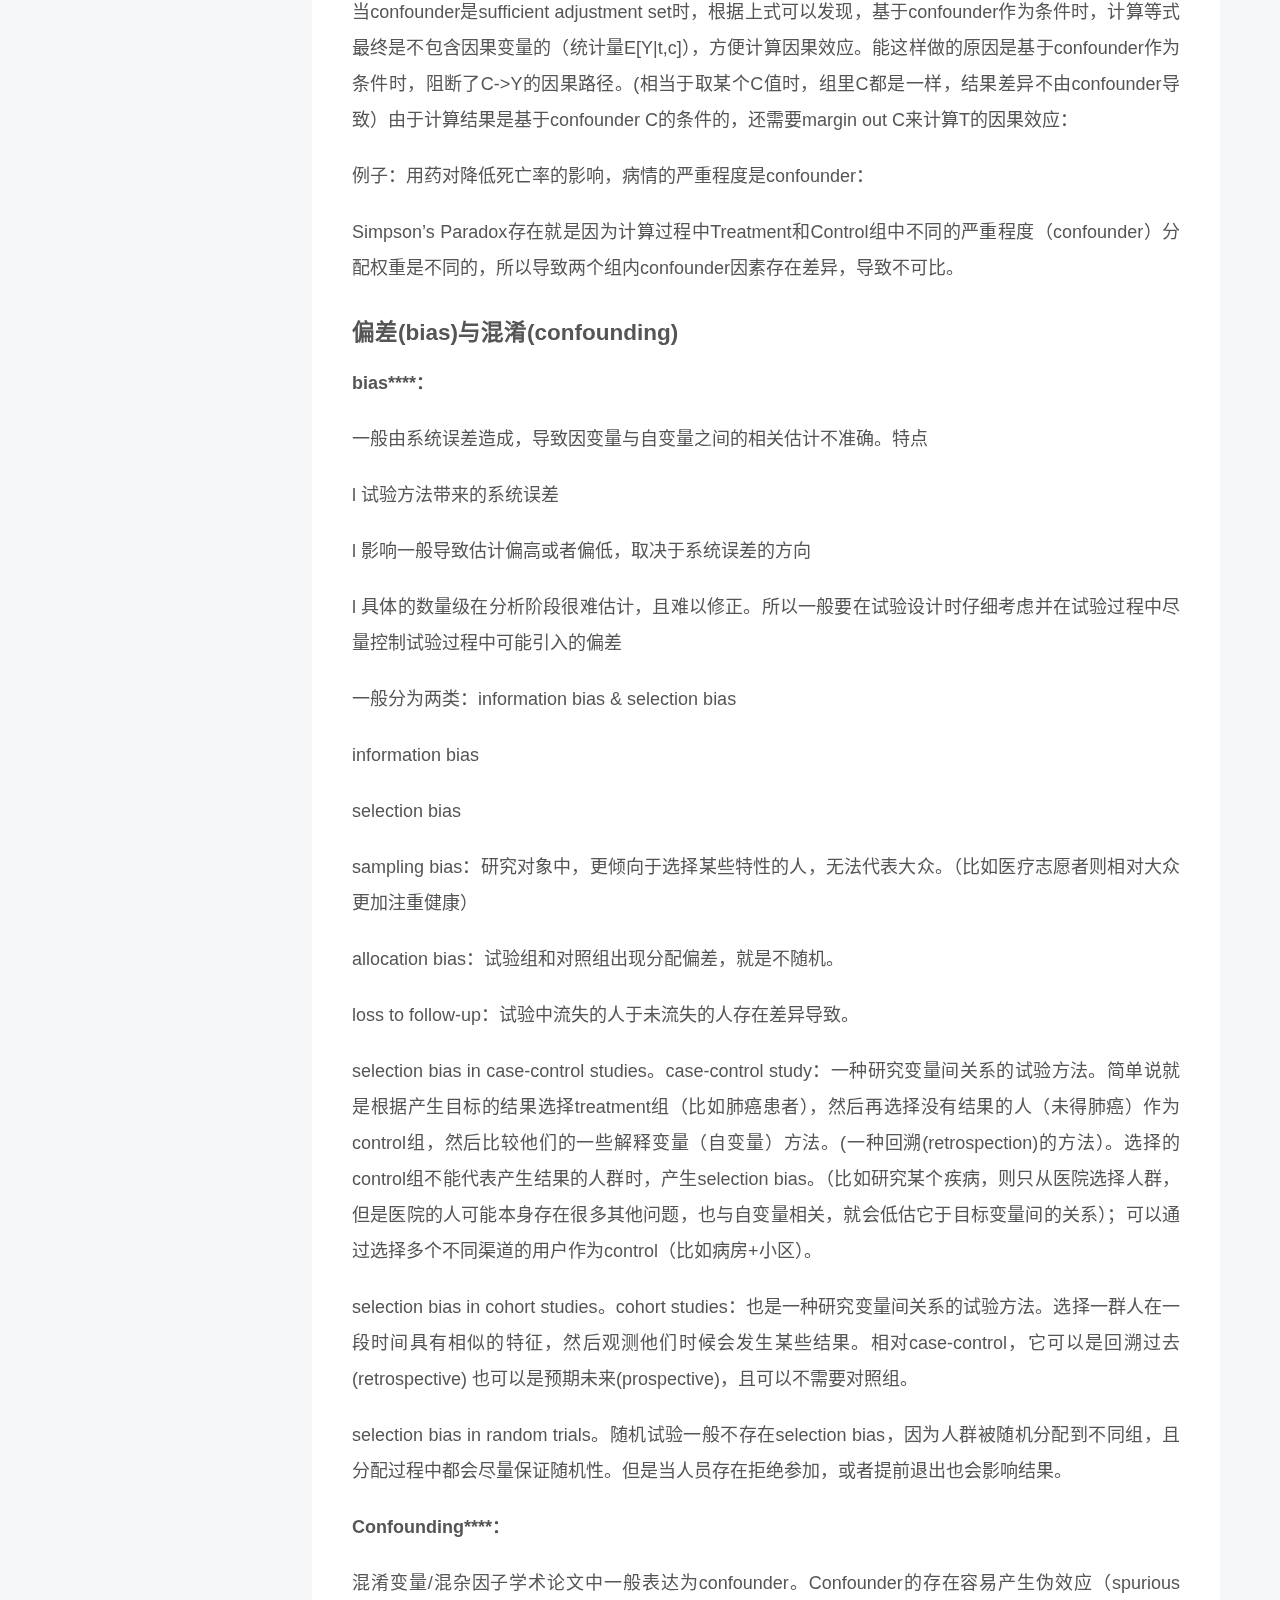
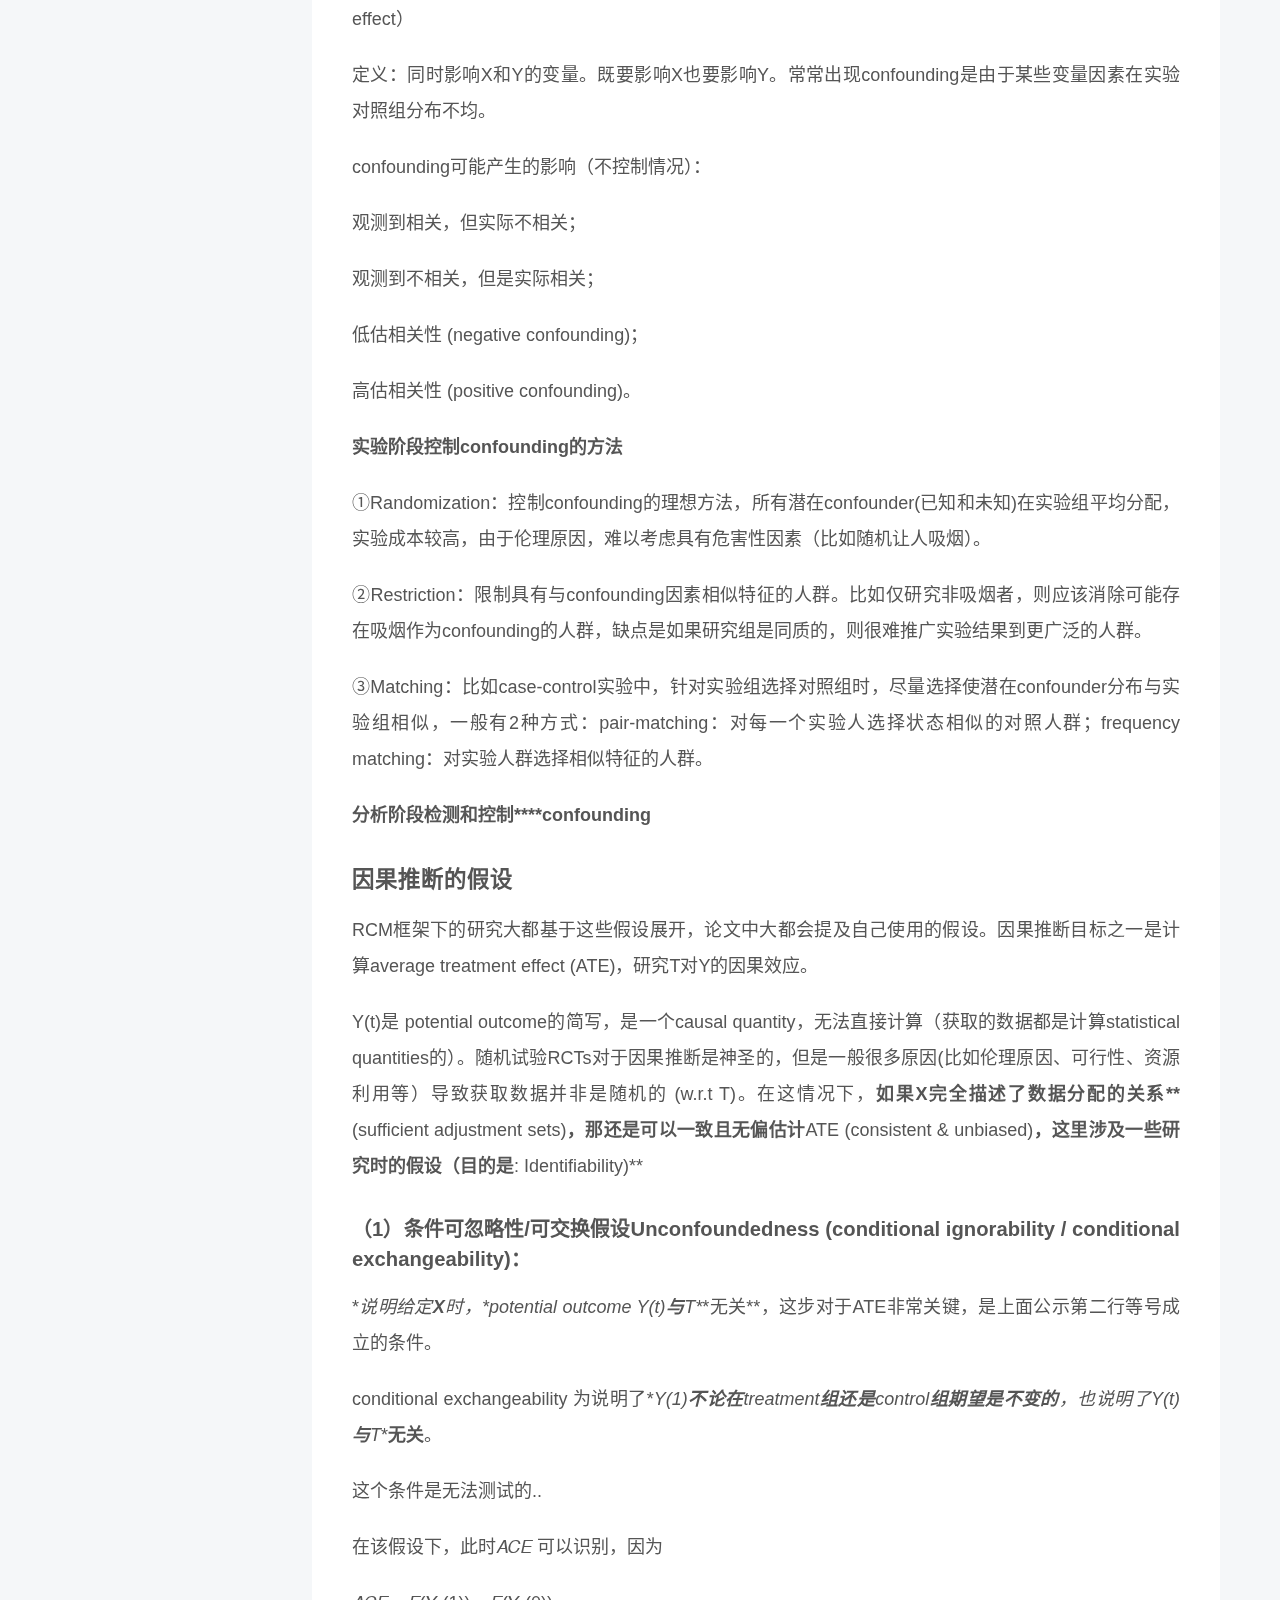
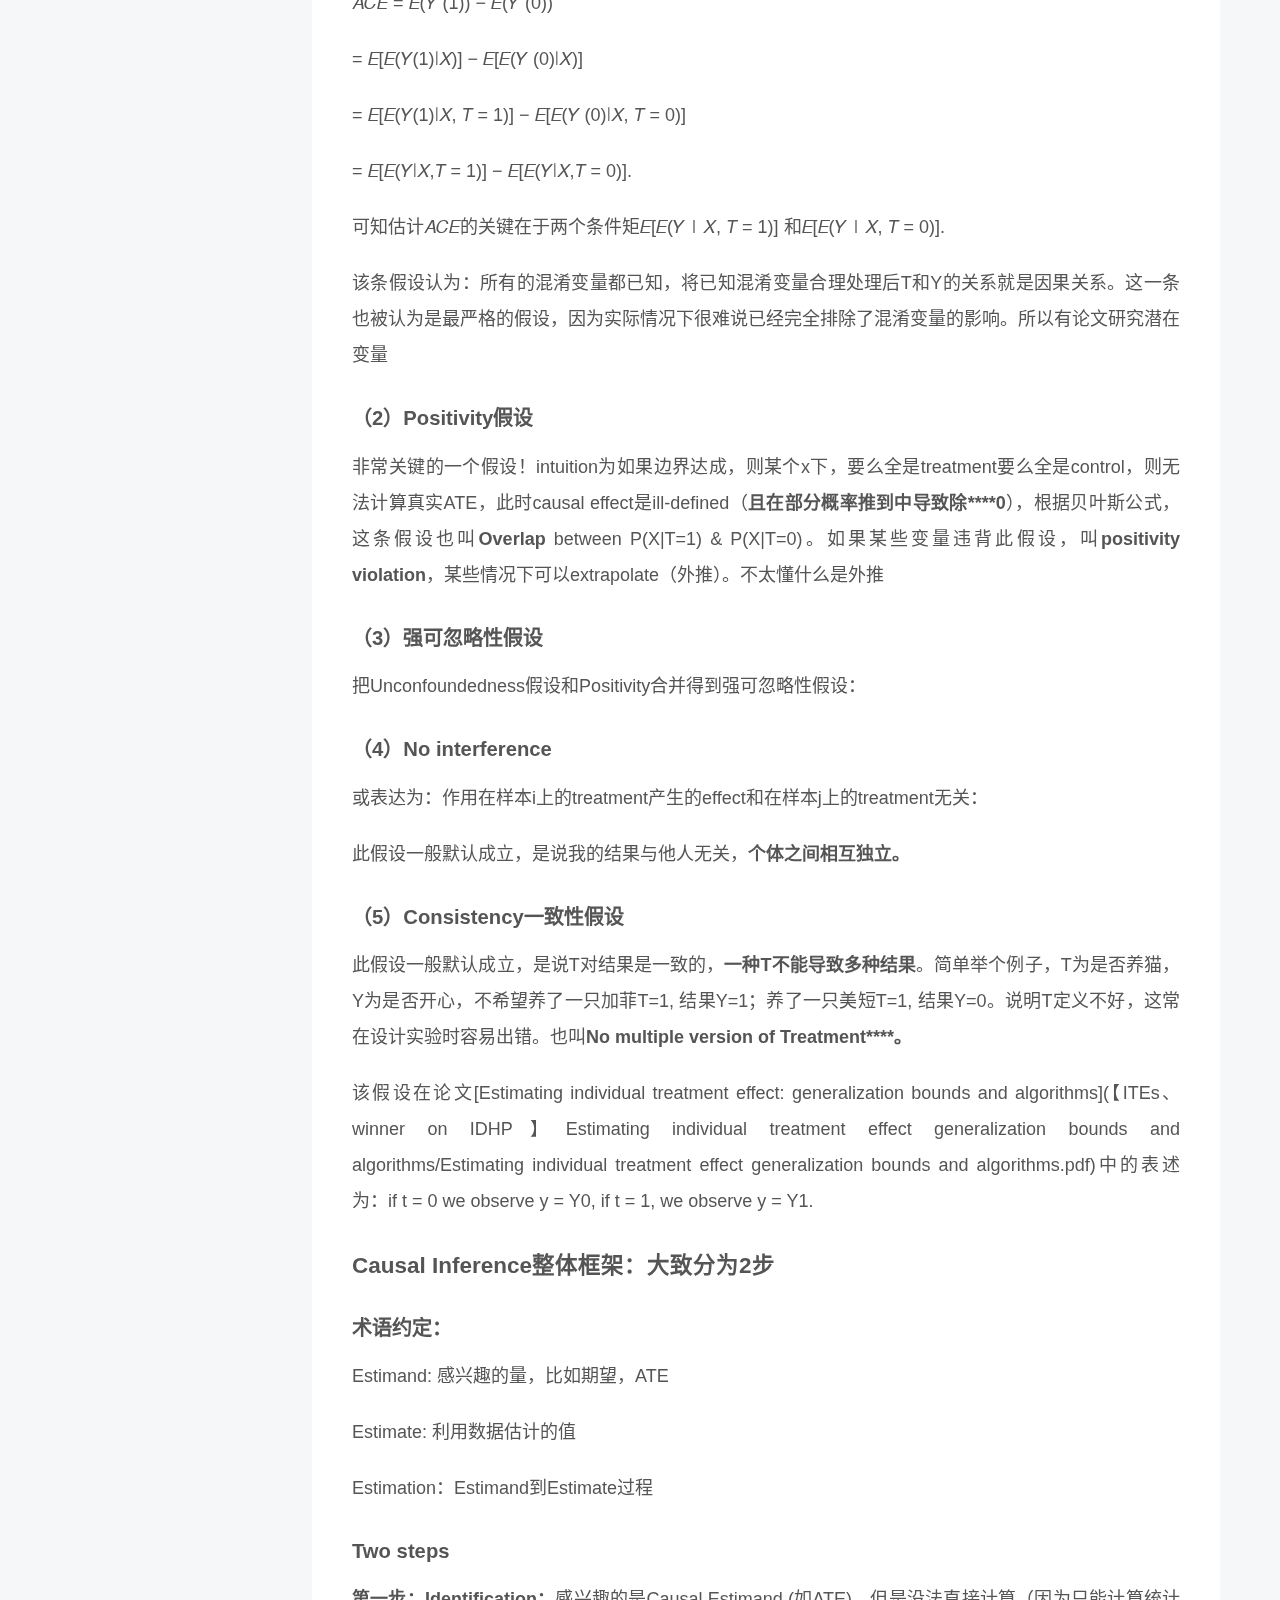
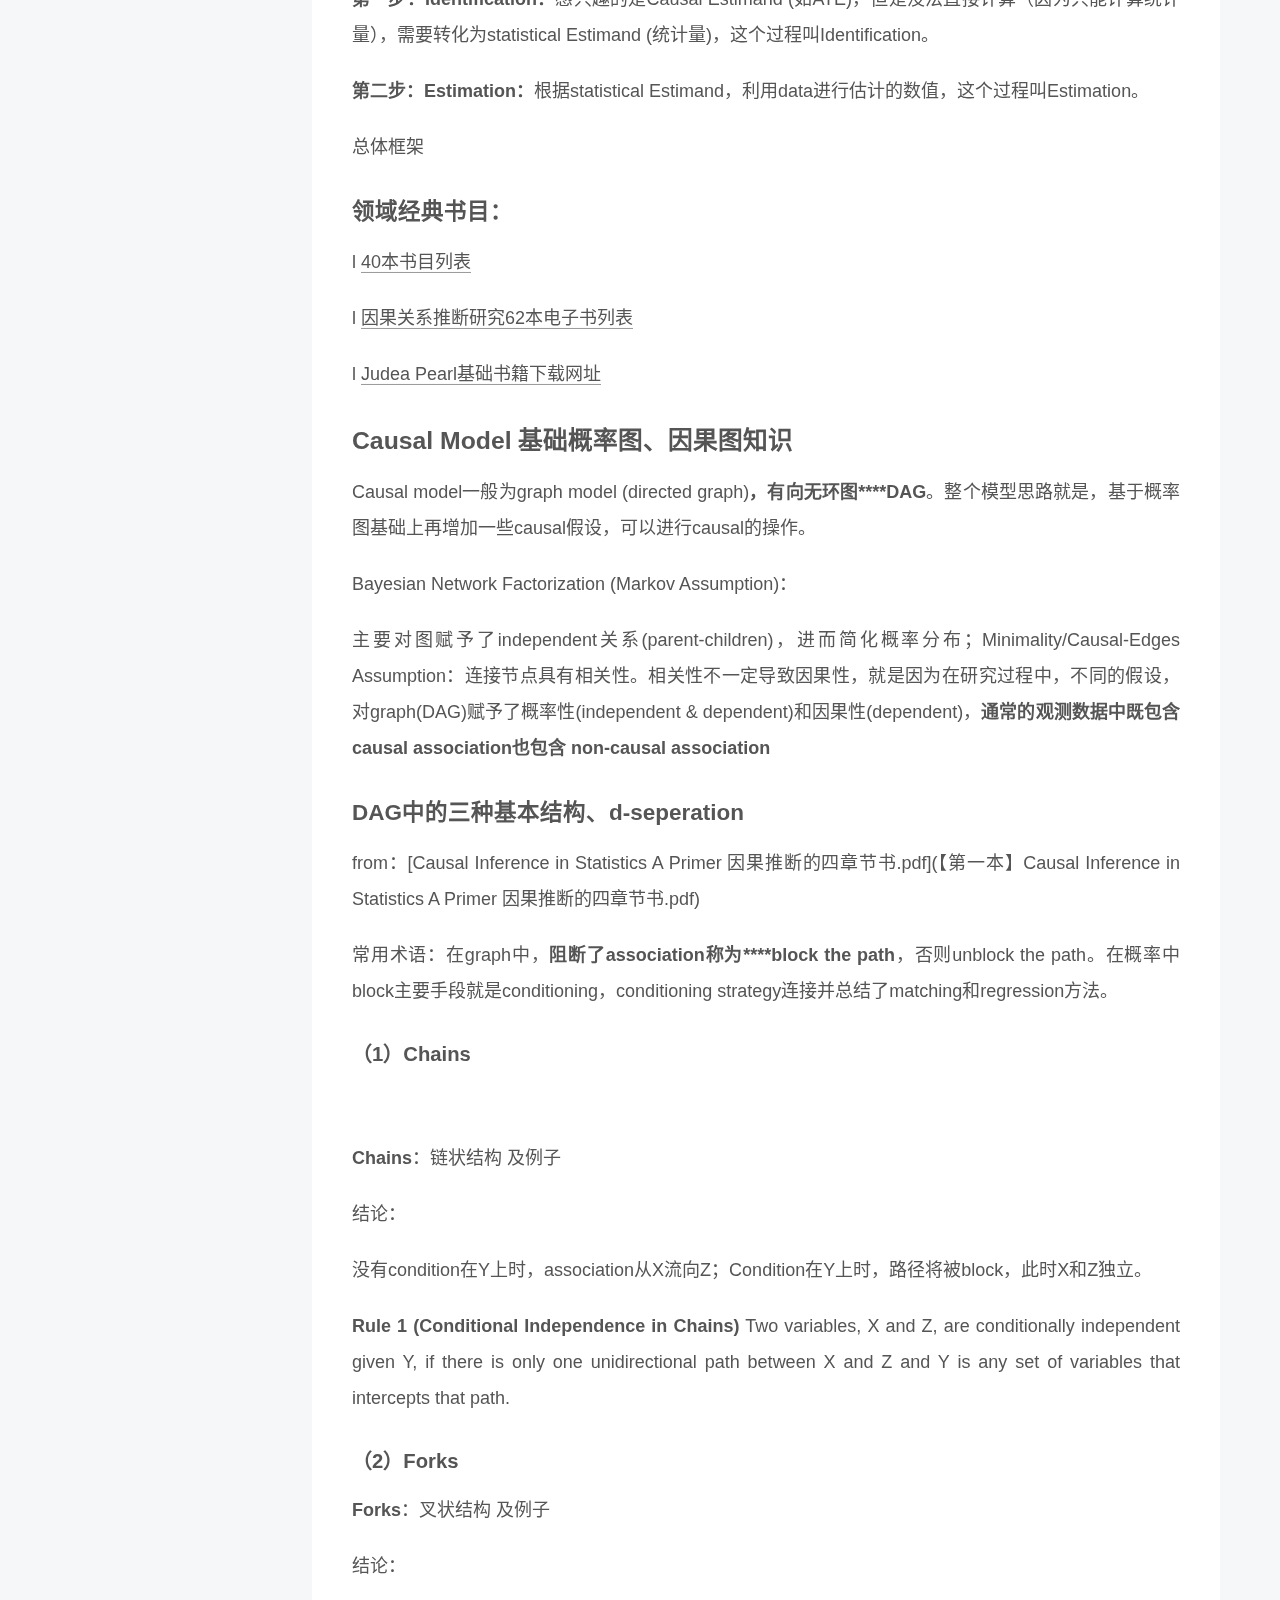
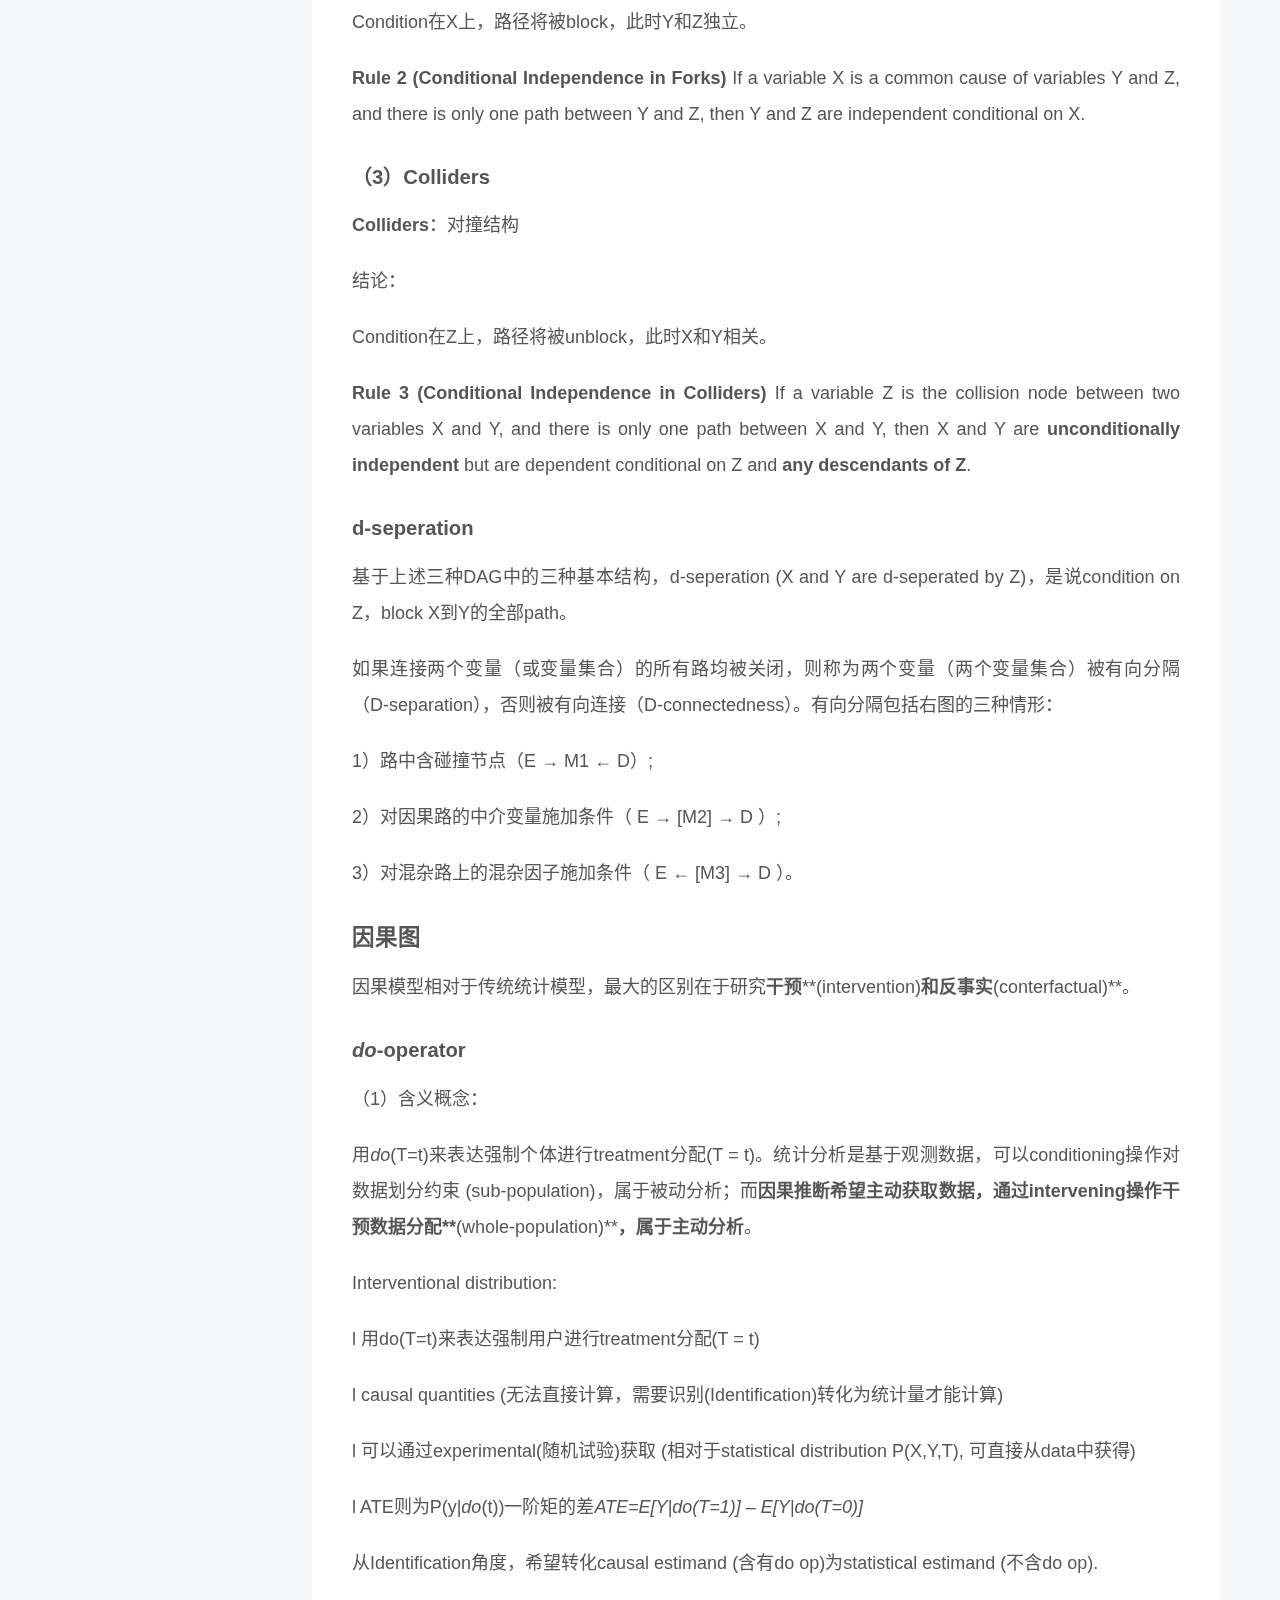
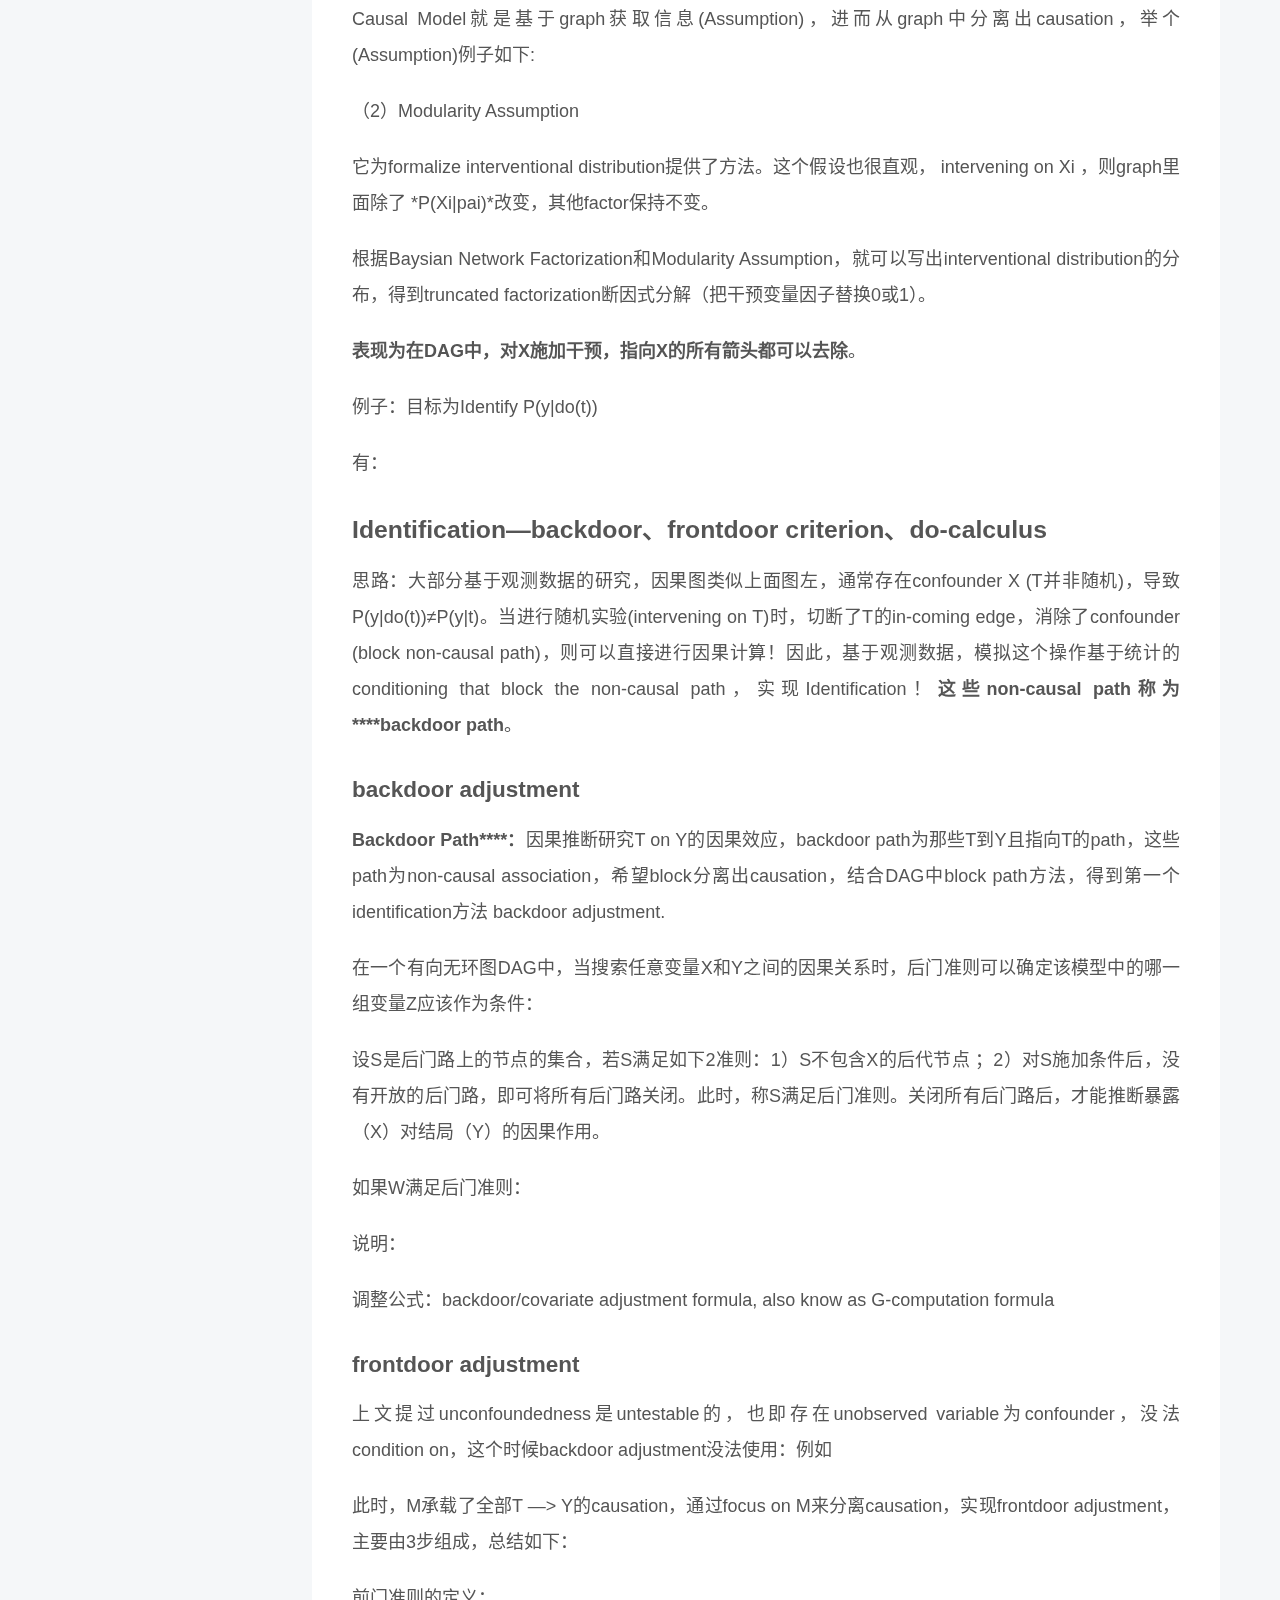
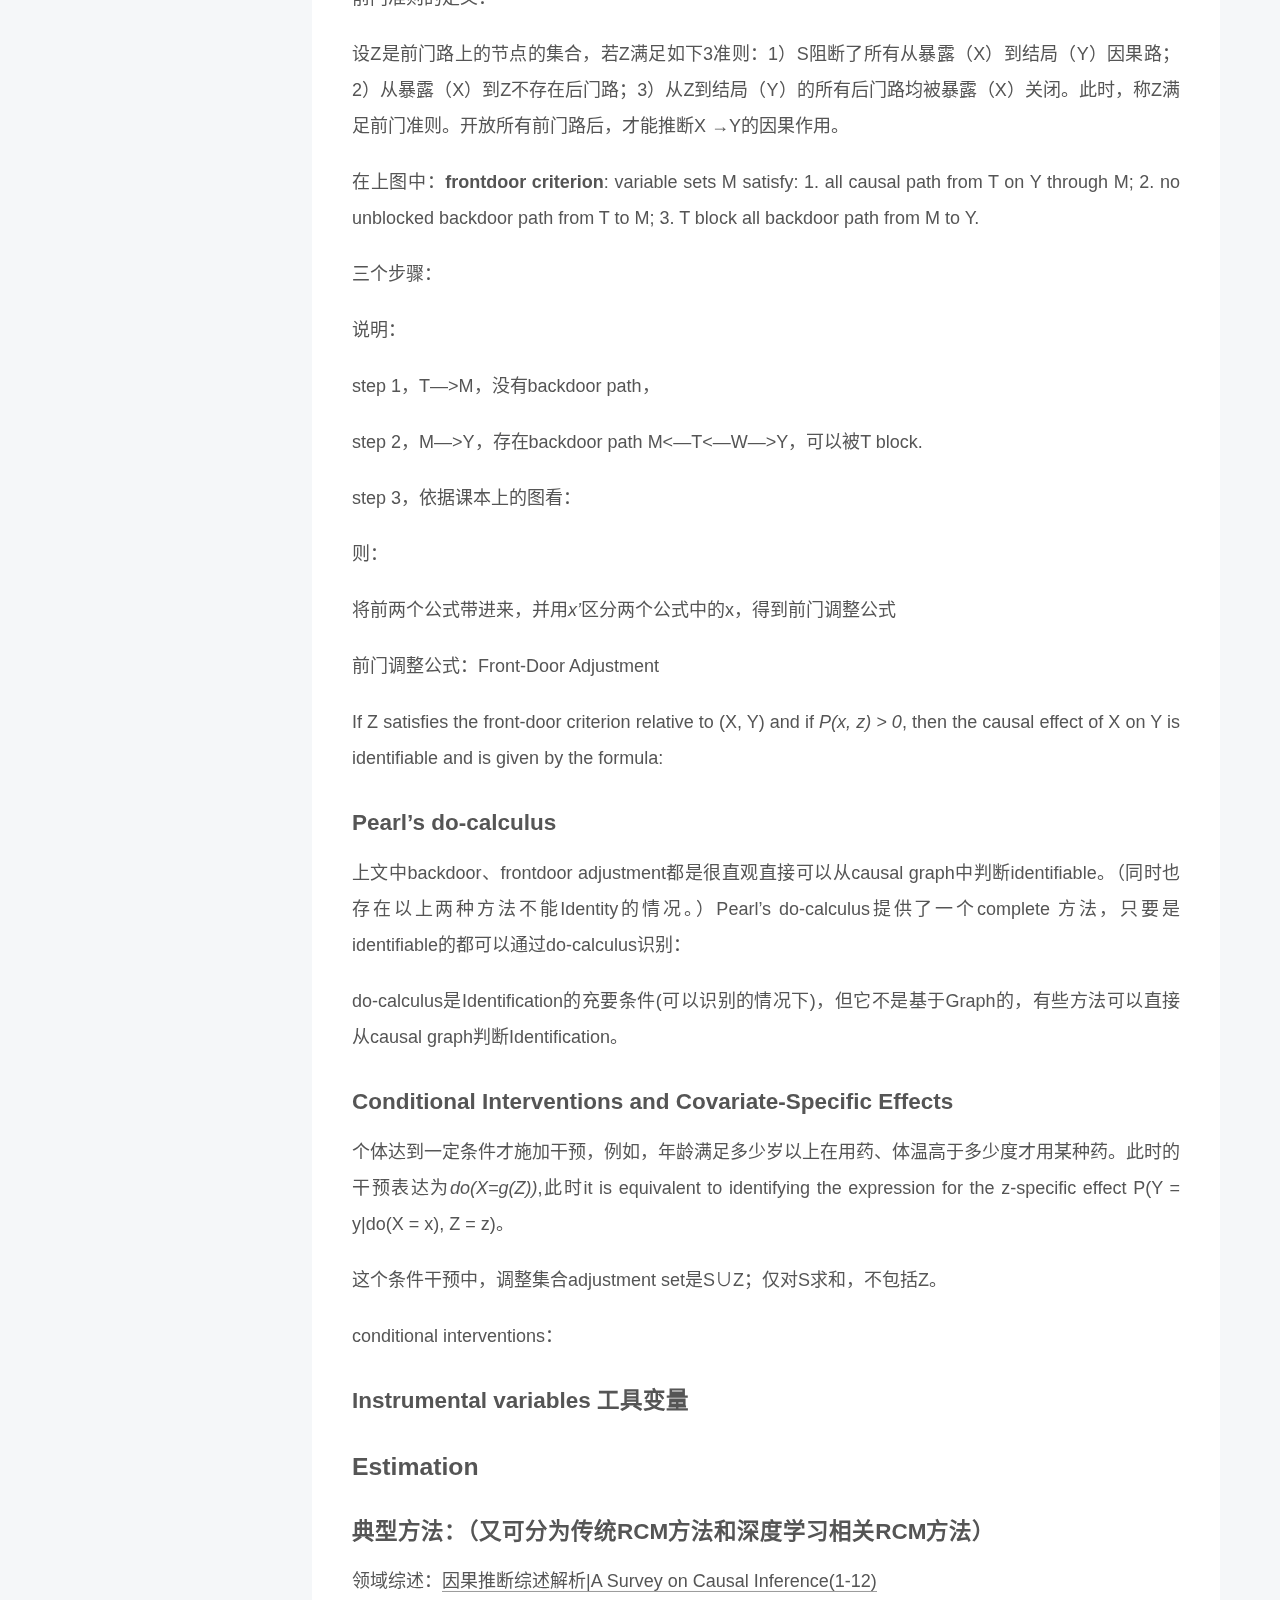
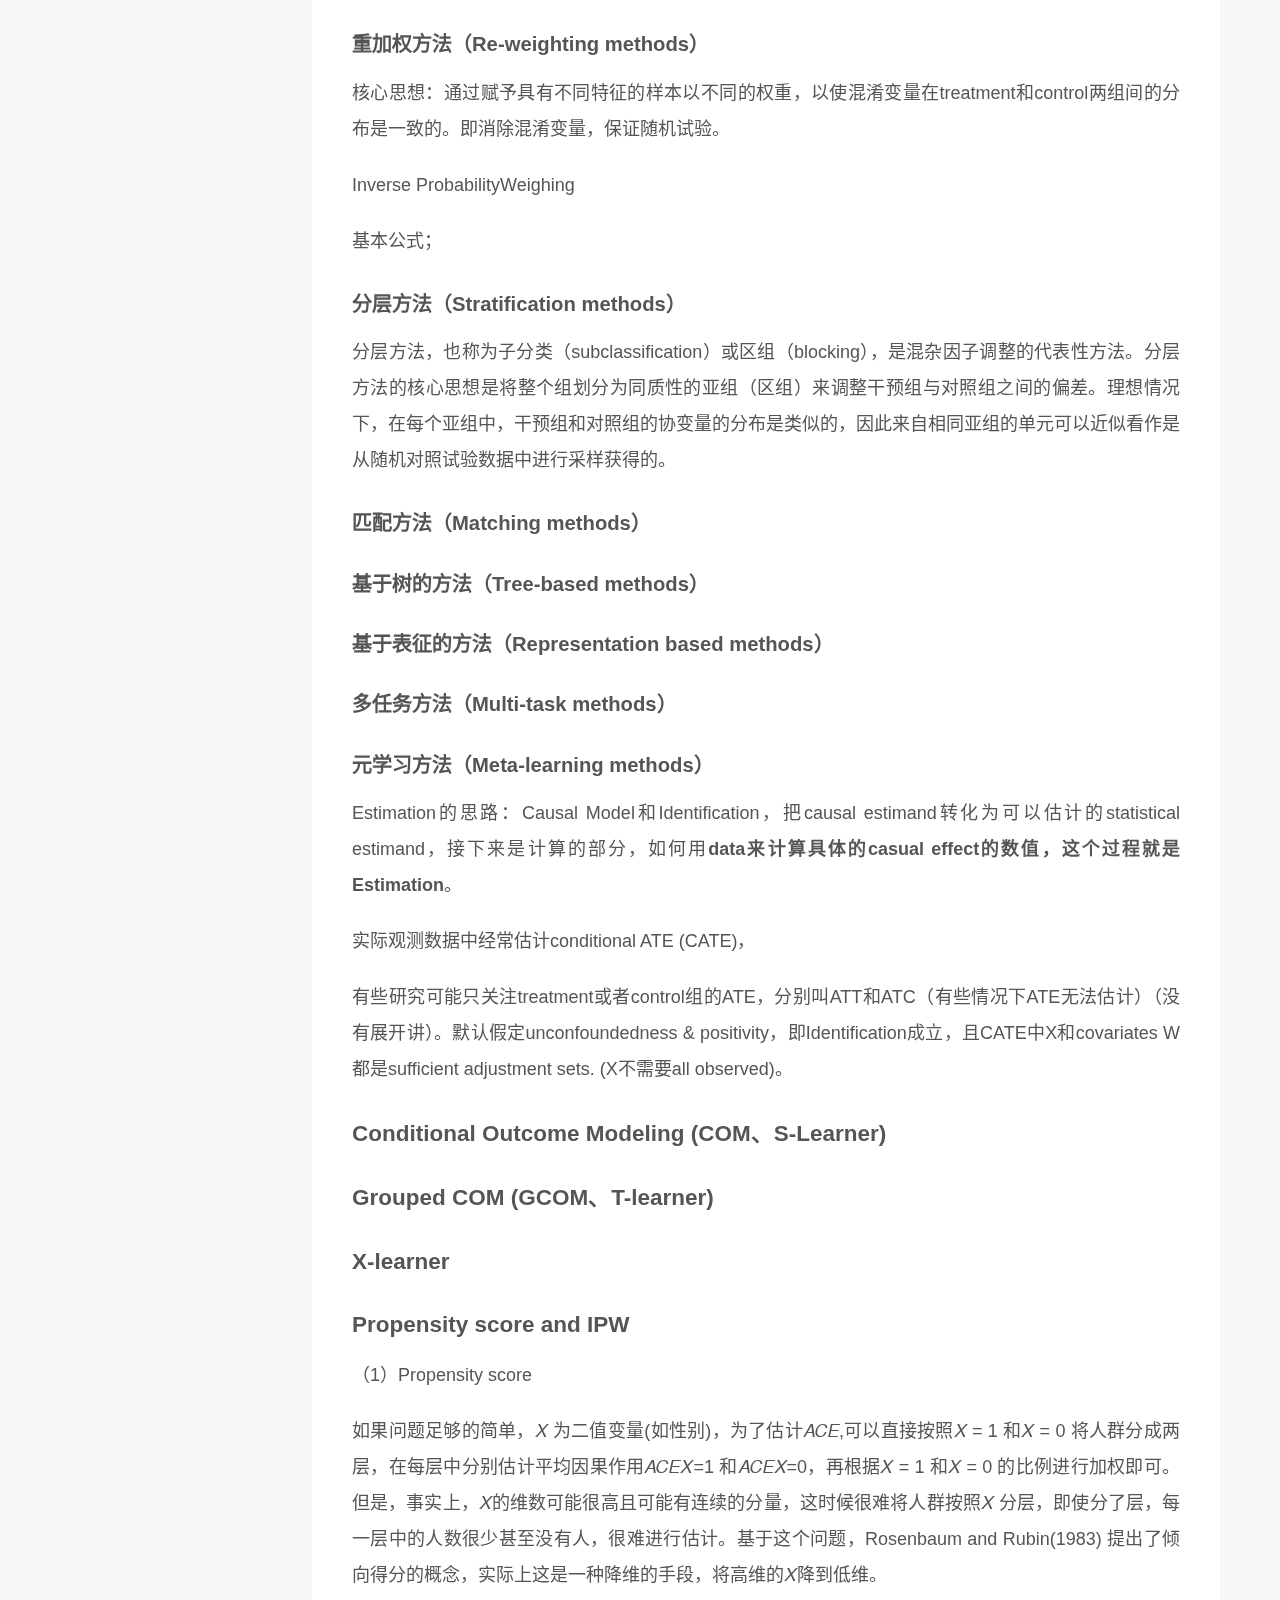
==== commit b3cabbef: "Site updated: 2022-11-20 23:39:08" ====
--- a/index.html
+++ b/index.html
@@ -183,7 +183,7 @@
       <header class="post-header">
         <h2 class="post-title" itemprop="name headline">
           
-            <a href="/2022/11/19/MyFirstBlog/" class="post-title-link" itemprop="url">Hello World</a>
+            <a href="/2022/11/19/MyFirstBlog/" class="post-title-link" itemprop="url">未命名</a>
         </h2>
 
         <div class="post-meta">
@@ -200,7 +200,7 @@
                   <i class="far fa-calendar-check"></i>
                 </span>
                 <span class="post-meta-item-text">更新于</span>
-                <time title="修改时间：2022-11-20 17:36:39" itemprop="dateModified" datetime="2022-11-20T17:36:39+08:00">2022-11-20</time>
+                <time title="修改时间：2022-11-20 23:36:53" itemprop="dateModified" datetime="2022-11-20T23:36:53+08:00">2022-11-20</time>
               </span>
 
           
@@ -214,19 +214,259 @@
     <div class="post-body" itemprop="articleBody">
 
       
-          <p>Welcome to <a target="_blank" rel="noopener" href="https://hexo.io/">Hexo</a>! This is your very first post. Check <a target="_blank" rel="noopener" href="https://hexo.io/docs/">documentation</a> for more info. If you get any problems when using Hexo, you can find the answer in <a target="_blank" rel="noopener" href="https://hexo.io/docs/troubleshooting.html">troubleshooting</a> or you can ask me on <a target="_blank" rel="noopener" href="https://github.com/hexojs/hexo/issues">GitHub</a>.</p>
-<h2 id="Quick-Start"><a href="#Quick-Start" class="headerlink" title="Quick Start"></a>Quick Start</h2><h3 id="Create-a-new-post"><a href="#Create-a-new-post" class="headerlink" title="Create a new post"></a>Create a new post</h3><figure class="highlight bash"><table><tr><td class="gutter"><pre><span class="line">1</span><br></pre></td><td class="code"><pre><span class="line">$ hexo new <span class="string">&quot;My New Post&quot;</span></span><br></pre></td></tr></table></figure>
-
-<p>More info: <a target="_blank" rel="noopener" href="https://hexo.io/docs/writing.html">Writing</a></p>
-<h3 id="Run-server"><a href="#Run-server" class="headerlink" title="Run server"></a>Run server</h3><figure class="highlight bash"><table><tr><td class="gutter"><pre><span class="line">1</span><br></pre></td><td class="code"><pre><span class="line">$ hexo server</span><br></pre></td></tr></table></figure>
-
-<p>More info: <a target="_blank" rel="noopener" href="https://hexo.io/docs/server.html">Server</a></p>
-<h3 id="Generate-static-files"><a href="#Generate-static-files" class="headerlink" title="Generate static files"></a>Generate static files</h3><figure class="highlight bash"><table><tr><td class="gutter"><pre><span class="line">1</span><br></pre></td><td class="code"><pre><span class="line">$ hexo generate</span><br></pre></td></tr></table></figure>
-
-<p>More info: <a target="_blank" rel="noopener" href="https://hexo.io/docs/generating.html">Generating</a></p>
-<h3 id="Deploy-to-remote-sites"><a href="#Deploy-to-remote-sites" class="headerlink" title="Deploy to remote sites"></a>Deploy to remote sites</h3><figure class="highlight bash"><table><tr><td class="gutter"><pre><span class="line">1</span><br></pre></td><td class="code"><pre><span class="line">$ hexo deploy</span><br></pre></td></tr></table></figure>
-
-<p>More info: <a target="_blank" rel="noopener" href="https://hexo.io/docs/one-command-deployment.html">Deployment</a></p>
+          <p><strong>Causal Inference</strong></p>
+<h1 id="1-Causal-Inference-全部基本知识"><a href="#1-Causal-Inference-全部基本知识" class="headerlink" title="1.   Causal Inference 全部基本知识"></a>1.   Causal Inference 全部基本知识</h1><h2 id="Causal-Inference-目标、假设、框架"><a href="#Causal-Inference-目标、假设、框架" class="headerlink" title="Causal Inference 目标、假设、框架"></a>Causal Inference 目标、假设、框架</h2><h3 id="什么是因果推断"><a href="#什么是因果推断" class="headerlink" title="什么是因果推断"></a>什么是因果推断</h3><p>inferring effect of X on Y。预测一个试验 X 对结果的改变 Y 效应。</p>
+<p>推测某个试验(treatment)针对某个结果(outcome)的效应(effect)。</p>
+<h3 id="为什么需要因果推断-Simpson’s-paradox"><a href="#为什么需要因果推断-Simpson’s-paradox" class="headerlink" title="为什么需要因果推断 Simpson’s paradox"></a>为什么需要因果推断 Simpson’s paradox</h3><p>两个原因：Simpson’s paradox，相关性不一定等于因果性</p>
+<p>（1）Simpson’s paradox及原因</p>
+<p>​                               </p>
+<p>男性群体中：用药的恢复率高于不用药 新药效果好</p>
+<p>女性群体中：用药的恢复率高于不用药  新药效果好</p>
+<p>但是总群体：用药的恢复率低于不用药  新药效果不好</p>
+<p><strong>这种现象称之为辛普森悖论****Simpson’s paradox</strong>。</p>
+<p>原因分析：Simpson’s parado    x大部分来源于这种不相等的权重：</p>
+<p>在用药群体中：87&#x2F;350&#x3D;0.25权重考虑男性，263&#x2F;350&#x3D;<strong>0.75****权重考虑女性</strong></p>
+<p>在不用药群体中：270&#x2F;350&#x3D;<strong>0.77****权重考虑男性</strong>，80&#x2F;350&#x3D;0.23权重考虑女性</p>
+<p>（2）因果性(边际)不等于相关性（条件）：</p>
+<p>相关性中包含causal association与confounding association，<strong>在随机实验中等号成立</strong>。</p>
+<h3 id="因果推断的三个层次两个框架"><a href="#因果推断的三个层次两个框架" class="headerlink" title="因果推断的三个层次两个框架"></a>因果推断的三个层次两个框架</h3><p>从现实数据中提取出某些变量间的因果关系，主要就是Judea Pearl的因果信息革命。其中也囊括了目前最火热的机器学习方法。他提出的因果关系之梯，根据因果问题的可答性，对比了目前的机器学习(深度学习)和因果推断区别。</p>
+<p>Judea Pearl书《what if》<strong>因果推断的三个层次</strong>：</p>
+<p>把任务分为递进的3类，association（what is）-&gt; intervention（what if）-&gt; counterfactuals（retrospection）。</p>
+<p>第一层：传统机器学习（关联层）是在问你what is?，即给定属性，问你是什么的概率；</p>
+<p>第二层（干预层）是在问what if？即，如果我对你做了什么，你会怎么样？</p>
+<p>第三层：终极（反事实层）的当然是回答哲学反事实问题，如果我当时那样做了，会怎么样？这里层层递进，高层可以回答低层的问题，反之则不行，因为不具备充足的信息。</p>
+<p><strong>因果推断的两个框架：</strong></p>
+<p>「潜在结果框架」（potential outcome framework）以及「结构因果模型」（structual causal model），前者也被称为「鲁宾因果模型」（Rubin causal model，RCM）。潜在结果框架的主要目标是估计不同干预下的潜在结果（包括反事实结果），以估计实际的干预效果。而结构方程模型则是通过构建因果图与结构方程来探究因果关系。</p>
+<p>Structural Causal Models(SCM) – Judea Pearl: A causal model by SCMs consists of two components: the causal graph (causal diagram) and the structural equations. 即我们需要先得到一张因果图，然后对于因果图，我们去使用Structural Equations来描述它。</p>
+<p>Potential Outcome Framework– Donald Rubin: It is mainly applied to learning causal effect as it corresponds to a given treatment-outcome pair (D,Y).</p>
+<h3 id="Fundamental-Problem-of-causal-inference"><a href="#Fundamental-Problem-of-causal-inference" class="headerlink" title="Fundamental Problem of causal inference"></a>Fundamental Problem of causal inference</h3><p>潜在结果Potential outcomes: <em>do</em>(T&#x3D;1)为施加treatment，<em>do</em>(T&#x3D;0)为不施加，<strong>潜在结果</strong>的集合记为：</p>
+<p>  则个体因果效应ITE (Individual treatment effect):</p>
+<p><em>ITEi</em>&#x3D; </p>
+<p>公式化表达：</p>
+<p>但是，一个个体，对其施加treatment（比如吃药），则无法观察到不施加treatment的结果。只能得到potential outcomes中一个结果，另一个称为反事实(Counterfactual)。因为无法观测到counterfactual，所以无法计算ITE。</p>
+<p>因此，希望能计算针对人群的平均效应ATE (Average treatment effect)</p>
+<p>在随机试验中可以用条件期望计算因果效应：</p>
+<p><strong>随机试验是计算因果效应的一种完美的方法</strong>。虽然随机试验是计算因果效应的理想方案，但在现实世界中，随机试验可能由于种种原因（Ethical reasons伦理，Infeasibility不可行，Impossibility不可能）是无法进行的，所以需要进行观测研究（Observational studies）。在观测性研究中，通常收集到如下数据：个体的属性变量X（如年龄、性别、病史等）、个体是否接受处理T（是否吃药&#x2F;参加培训，等），个体的结果变量Y（生活质量、用药康复等）。观测数据中由于confounder的存在，不能直接利用E(Y|T&#x3D;1)-E(Y|T&#x3D;0)来度量处理因果作用。</p>
+<p>Observational studies：因果推断的观测研究的直接问题就是存在confounders C，需要对其进行处理分析，进而进行因果推断。</p>
+<p>Solutions: adjust&#x2F;control for confounders：</p>
+<p>当confounder是sufficient adjustment set时，根据上式可以发现，基于confounder作为条件时，计算等式最终是不包含因果变量的（统计量E[Y|t,c]），方便计算因果效应。能这样做的原因是基于confounder作为条件时，阻断了C-&gt;Y的因果路径。(相当于取某个C值时，组里C都是一样，结果差异不由confounder导致）由于计算结果是基于confounder C的条件的，还需要margin out C来计算T的因果效应：</p>
+<p>例子：用药对降低死亡率的影响，病情的严重程度是confounder：</p>
+<p>Simpson’s Paradox存在就是因为计算过程中Treatment和Control组中不同的严重程度（confounder）分配权重是不同的，所以导致两个组内confounder因素存在差异，导致不可比。</p>
+<h3 id="偏差-bias-与混淆-confounding"><a href="#偏差-bias-与混淆-confounding" class="headerlink" title="偏差(bias)与混淆(confounding)"></a>偏差(bias)与混淆(confounding)</h3><p><strong>bias****：</strong></p>
+<p>一般由系统误差造成，导致因变量与自变量之间的相关估计不准确。特点</p>
+<p>l 试验方法带来的系统误差</p>
+<p>l 影响一般导致估计偏高或者偏低，取决于系统误差的方向</p>
+<p>l 具体的数量级在分析阶段很难估计，且难以修正。所以一般要在试验设计时仔细考虑并在试验过程中尽量控制试验过程中可能引入的偏差</p>
+<p>一般分为两类：information bias &amp; selection bias</p>
+<p>information bias</p>
+<p>selection bias</p>
+<p>sampling bias：研究对象中，更倾向于选择某些特性的人，无法代表大众。（比如医疗志愿者则相对大众更加注重健康）</p>
+<p>allocation bias：试验组和对照组出现分配偏差，就是不随机。</p>
+<p>loss to follow-up：试验中流失的人于未流失的人存在差异导致。</p>
+<p>selection bias in case-control studies。case-control study：一种研究变量间关系的试验方法。简单说就是根据产生目标的结果选择treatment组（比如肺癌患者），然后再选择没有结果的人（未得肺癌）作为control组，然后比较他们的一些解释变量（自变量）方法。(一种回溯(retrospection)的方法）。选择的control组不能代表产生结果的人群时，产生selection bias。（比如研究某个疾病，则只从医院选择人群，但是医院的人可能本身存在很多其他问题，也与自变量相关，就会低估它于目标变量间的关系）；可以通过选择多个不同渠道的用户作为control（比如病房+小区）。</p>
+<p>selection bias in cohort studies。cohort studies：也是一种研究变量间关系的试验方法。选择一群人在一段时间具有相似的特征，然后观测他们时候会发生某些结果。相对case-control，它可以是回溯过去 (retrospective) 也可以是预期未来(prospective)，且可以不需要对照组。</p>
+<p>selection bias in random trials。随机试验一般不存在selection bias，因为人群被随机分配到不同组，且分配过程中都会尽量保证随机性。但是当人员存在拒绝参加，或者提前退出也会影响结果。</p>
+<p><strong>Confounding****：</strong></p>
+<p>混淆变量&#x2F;混杂因子学术论文中一般表达为confounder。Confounder的存在容易产生伪效应（spurious effect）</p>
+<p>定义：同时影响X和Y的变量。既要影响X也要影响Y。常常出现confounding是由于某些变量因素在实验对照组分布不均。</p>
+<p>confounding可能产生的影响（不控制情况）：</p>
+<p>观测到相关，但实际不相关；</p>
+<p>观测到不相关，但是实际相关；</p>
+<p>低估相关性 (negative confounding)；</p>
+<p>高估相关性 (positive confounding)。</p>
+<p><strong>实验阶段控制<strong><strong>confounding</strong></strong>的方法</strong></p>
+<p>①Randomization：控制confounding的理想方法，所有潜在confounder(已知和未知)在实验组平均分配，实验成本较高，由于伦理原因，难以考虑具有危害性因素（比如随机让人吸烟）。</p>
+<p>②Restriction：限制具有与confounding因素相似特征的人群。比如仅研究非吸烟者，则应该消除可能存在吸烟作为confounding的人群，缺点是如果研究组是同质的，则很难推广实验结果到更广泛的人群。</p>
+<p>③Matching：比如case-control实验中，针对实验组选择对照组时，尽量选择使潜在confounder分布与实验组相似，一般有2种方式：pair-matching：对每一个实验人选择状态相似的对照人群；frequency matching：对实验人群选择相似特征的人群。</p>
+<p><strong>分析阶段检测和控制****confounding</strong></p>
+<h3 id="因果推断的假设"><a href="#因果推断的假设" class="headerlink" title="因果推断的假设"></a>因果推断的假设</h3><p>RCM框架下的研究大都基于这些假设展开，论文中大都会提及自己使用的假设。因果推断目标之一是计算average treatment effect (ATE)，研究T对Y的因果效应。</p>
+<p>Y(t)是 potential outcome的简写，是一个causal quantity，无法直接计算（获取的数据都是计算statistical quantities的）。随机试验RCTs对于因果推断是神圣的，但是一般很多原因(比如伦理原因、可行性、资源利用等）导致获取数据并非是随机的 (w.r.t T)。在这情况下，<strong>如果<strong><strong>X</strong></strong>完全描述了数据分配的关系**</strong>(sufficient adjustment sets)<strong><strong>，那还是可以一致且无偏估计</strong></strong>ATE (consistent &amp; unbiased)<strong><strong>，这里涉及一些研究时的假设（目的是</strong></strong>: Identifiability)**</p>
+<h4 id="（1）条件可忽略性-x2F-可交换假设Unconfoundedness-conditional-ignorability-x2F-conditional-exchangeability-："><a href="#（1）条件可忽略性-x2F-可交换假设Unconfoundedness-conditional-ignorability-x2F-conditional-exchangeability-：" class="headerlink" title="（1）条件可忽略性&#x2F;可交换假设Unconfoundedness (conditional ignorability &#x2F; conditional exchangeability)："></a>（1）条件可忽略性&#x2F;可交换假设Unconfoundedness (conditional ignorability &#x2F; conditional exchangeability)：</h4><p>   *<em>说明给定</em><em><strong>X</strong></em><em>时，</em><em>*<em>potential outcome Y(t)<strong><strong>与</strong></strong>T</em>*</em>*无关**，这步对于ATE非常关键，是上面公示第二行等号成立的条件。</p>
+<p>   conditional exchangeability 为说明了*<em>Y(1)<strong><strong>不论在</strong></strong>treatment</em><em><strong>组还是</strong></em><em>control</em><em><strong>组期望是不变的</strong>，也说明了</em><em>Y(t)<strong><strong>与</strong></strong>T</em>*<strong>无关</strong>。</p>
+<p>这个条件是无法测试的..</p>
+<p>在该假设下，此时𝐴𝐶𝐸 可以识别，因为</p>
+<p>𝐴𝐶𝐸 &#x3D; 𝐸(𝑌 (1)) − 𝐸(𝑌 (0))</p>
+<p>&#x3D; 𝐸[𝐸(𝑌(1)∣𝑋)] − 𝐸[𝐸(𝑌 (0)∣𝑋)]</p>
+<p>&#x3D; 𝐸[𝐸(𝑌(1)∣𝑋, <em>T</em> &#x3D; 1)] − 𝐸[𝐸(𝑌 (0)∣𝑋, <em>T</em> &#x3D; 0)]</p>
+<p>&#x3D; 𝐸[𝐸(𝑌∣𝑋,<em>T</em> &#x3D; 1)] − 𝐸[𝐸(𝑌∣𝑋,<em>T</em> &#x3D; 0)].</p>
+<p>可知估计𝐴𝐶𝐸的关键在于两个条件矩𝐸[𝐸(𝑌∣𝑋, <em>T</em> &#x3D; 1)] 和𝐸[𝐸(𝑌∣𝑋, <em>T</em> &#x3D; 0)].</p>
+<p>该条假设认为：所有的混淆变量都已知，将已知混淆变量合理处理后T和Y的关系就是因果关系。这一条也被认为是最严格的假设，因为实际情况下很难说已经完全排除了混淆变量的影响。所以有论文研究潜在变量</p>
+<h4 id="（2）Positivity假设"><a href="#（2）Positivity假设" class="headerlink" title="（2）Positivity假设"></a>（2）Positivity假设</h4><p>非常关键的一个假设！intuition为如果边界达成，则某个x下，要么全是treatment要么全是control，则无法计算真实ATE，此时causal effect是ill-defined（<strong>且在部分概率推到中导致除****0</strong>），根据贝叶斯公式，这条假设也叫<strong>Overlap</strong> between P(X|T&#x3D;1) &amp; P(X|T&#x3D;0)。如果某些变量违背此假设，叫<strong>positivity violation</strong>，某些情况下可以extrapolate（外推）。不太懂什么是外推</p>
+<h4 id="（3）强可忽略性假设"><a href="#（3）强可忽略性假设" class="headerlink" title="（3）强可忽略性假设"></a>（3）强可忽略性假设</h4><p>把Unconfoundedness假设和Positivity合并得到强可忽略性假设：</p>
+<h4 id="（4）No-interference"><a href="#（4）No-interference" class="headerlink" title="（4）No interference"></a>（4）No interference</h4><p>或表达为：作用在样本i上的treatment产生的effect和在样本j上的treatment无关：</p>
+<p>此假设一般默认成立，是说我的结果与他人无关，<strong>个体之间相互独立。</strong></p>
+<h4 id="（5）Consistency一致性假设"><a href="#（5）Consistency一致性假设" class="headerlink" title="（5）Consistency一致性假设"></a>（5）Consistency一致性假设</h4><p>此假设一般默认成立，是说T对结果是一致的，<strong>一种<strong><strong>T</strong></strong>不能导致多种结果</strong>。简单举个例子，T为是否养猫，Y为是否开心，不希望养了一只加菲T&#x3D;1, 结果Y&#x3D;1；养了一只美短T&#x3D;1, 结果Y&#x3D;0。说明T定义不好，这常在设计实验时容易出错。也叫<strong>No multiple version of Treatment****。</strong></p>
+<p>该假设在论文[Estimating individual treatment effect: generalization bounds and algorithms](【ITEs、winner on IDHP】Estimating individual treatment effect generalization bounds and algorithms&#x2F;Estimating individual treatment effect generalization bounds and algorithms.pdf)中的表述为：if t &#x3D; 0 we observe y &#x3D; Y0, if t &#x3D; 1, we observe y &#x3D; Y1.</p>
+<h3 id="Causal-Inference整体框架：大致分为2步"><a href="#Causal-Inference整体框架：大致分为2步" class="headerlink" title="Causal Inference整体框架：大致分为2步"></a>Causal Inference整体框架：大致分为2步</h3><h4 id="术语约定："><a href="#术语约定：" class="headerlink" title="术语约定："></a>术语约定：</h4><p>Estimand: 感兴趣的量，比如期望，ATE</p>
+<p>Estimate: 利用数据估计的值</p>
+<p>Estimation：Estimand到Estimate过程</p>
+<h4 id="Two-steps"><a href="#Two-steps" class="headerlink" title="Two steps"></a>Two steps</h4><p><strong>第一步：<strong><strong>Identification</strong></strong>：</strong>感兴趣的是Causal Estimand (如ATE)，但是没法直接计算（因为只能计算统计量），需要转化为statistical Estimand (统计量)，这个过程叫Identification。</p>
+<p><strong>第二步：<strong><strong>Estimation</strong></strong>：</strong>根据statistical Estimand，利用data进行估计的数值，这个过程叫Estimation。</p>
+<p>总体框架</p>
+<h3 id="领域经典书目："><a href="#领域经典书目：" class="headerlink" title="领域经典书目："></a>领域经典书目：</h3><p>l <a target="_blank" rel="noopener" href="https://mp.weixin.qq.com/s/huYW_5IZVUBRkGwr_EHdwg">40本书目列表</a></p>
+<p>l <a target="_blank" rel="noopener" href="https://mp.weixin.qq.com/mp/appmsgalbum?action=getalbum&__biz=MzI2MTE4NzU5OQ==&scene=1&album_id=1406705666328313858&count=3#wechat_redirect">因果关系推断研究62本电子书列表</a></p>
+<p>l <a target="_blank" rel="noopener" href="http://bayes.cs.ucla.edu/WHY/">Judea Pearl基础书籍下载网址</a></p>
+<h2 id="Causal-Model-基础概率图、因果图知识"><a href="#Causal-Model-基础概率图、因果图知识" class="headerlink" title="Causal Model 基础概率图、因果图知识"></a>Causal Model 基础概率图、因果图知识</h2><p>Causal model一般为graph model (directed graph)<strong>，有向无环图****DAG</strong>。整个模型思路就是，基于概率图基础上再增加一些causal假设，可以进行causal的操作。</p>
+<p>Bayesian Network Factorization (Markov Assumption)：</p>
+<p>主要对图赋予了independent关系(parent-children)，进而简化概率分布；Minimality&#x2F;Causal-Edges Assumption：连接节点具有相关性。相关性不一定导致因果性，就是因为在研究过程中，不同的假设，对graph(DAG)赋予了概率性(independent &amp; dependent)和因果性(dependent)，<strong>通常的观测数据中既包含<strong><strong>causal association</strong></strong>也包含</strong> <strong>non-causal association</strong></p>
+<h3 id="DAG中的三种基本结构、d-seperation"><a href="#DAG中的三种基本结构、d-seperation" class="headerlink" title="DAG中的三种基本结构、d-seperation"></a>DAG中的三种基本结构、d-seperation</h3><p>from：[Causal Inference in Statistics A Primer 因果推断的四章节书.pdf](【第一本】Causal Inference in Statistics A Primer 因果推断的四章节书.pdf)</p>
+<p>常用术语：在graph中，<strong>阻断了<strong><strong>association</strong></strong>称为****block</strong> <strong>the path</strong>，否则unblock the path。在概率中block主要手段就是conditioning，conditioning strategy连接并总结了matching和regression方法。</p>
+<h4 id="（1）Chains"><a href="#（1）Chains" class="headerlink" title="（1）Chains"></a>（1）Chains</h4><p>​     </p>
+<p><strong>Chains</strong>：链状结构  及例子</p>
+<p>结论：</p>
+<p>没有condition在Y上时，association从X流向Z；Condition在Y上时，路径将被block，此时X和Z独立。</p>
+<p><strong>Rule 1 (Conditional Independence in Chains)</strong> Two variables, X and Z, are conditionally independent given Y, if there is only one unidirectional path between X and Z and Y is any set of variables that intercepts that path.</p>
+<h4 id="（2）Forks"><a href="#（2）Forks" class="headerlink" title="（2）Forks"></a>（2）Forks</h4><p><strong>Forks</strong>：叉状结构  及例子</p>
+<p>结论：</p>
+<p>Condition在X上，路径将被block，此时Y和Z独立。</p>
+<p><strong>Rule 2 (Conditional Independence in Forks)</strong> If a variable X is a common cause of variables Y and Z, and there is only one path between Y and Z, then Y and Z are independent conditional on X.</p>
+<h4 id="（3）Colliders"><a href="#（3）Colliders" class="headerlink" title="（3）Colliders"></a>（3）Colliders</h4><p><strong>Colliders</strong>：对撞结构</p>
+<p>结论：</p>
+<p>Condition在Z上，路径将被unblock，此时X和Y相关。</p>
+<p><strong>Rule 3 (Conditional Independence in Colliders)</strong> If a variable Z is the collision node between two variables X and Y, and there is only one path between X and Y, then X and Y are <strong>unconditionally independent</strong> but are dependent conditional on Z and <strong>any descendants of Z</strong>.</p>
+<h4 id="d-seperation"><a href="#d-seperation" class="headerlink" title="d-seperation"></a>d-seperation</h4><p>基于上述三种DAG中的三种基本结构，d-seperation (X and Y are d-seperated by Z)，是说condition on Z，block X到Y的全部path。</p>
+<p>如果连接两个变量（或变量集合）的所有路均被关闭，则称为两个变量（两个变量集合）被有向分隔（D-separation），否则被有向连接（D-connectedness）。有向分隔包括右图的三种情形：</p>
+<p> 1）路中含碰撞节点（E → M1 ← D）;</p>
+<p> 2）对因果路的中介变量施加条件（ E → [M2] → D ）;</p>
+<p> 3）对混杂路上的混杂因子施加条件（ E ← [M3] → D ）。</p>
+<h3 id="因果图"><a href="#因果图" class="headerlink" title="因果图"></a>因果图</h3><p>因果模型相对于传统统计模型，最大的区别在于研究<strong>干预</strong>**(intervention)<strong><strong>和反事实</strong></strong>(conterfactual)**。</p>
+<h4 id="do-operator"><a href="#do-operator" class="headerlink" title="do-operator"></a><em>do</em>-operator</h4><p>（1）含义概念：</p>
+<p>用<em>do</em>(T&#x3D;t)来表达强制个体进行treatment分配(T &#x3D; t)。统计分析是基于观测数据，可以conditioning操作对数据划分约束 (sub-population)，属于被动分析；而<strong>因果推断希望主动获取数据，通过<strong><strong>intervening</strong></strong>操作干预数据分配**</strong>(whole-population)**<strong>，属于主动分析</strong>。</p>
+<p>Interventional distribution:</p>
+<p>l 用do(T&#x3D;t)来表达强制用户进行treatment分配(T &#x3D; t)</p>
+<p>l causal quantities (无法直接计算，需要识别(Identification)转化为统计量才能计算)</p>
+<p>l 可以通过experimental(随机试验)获取 (相对于statistical distribution P(X,Y,T), 可直接从data中获得)</p>
+<p>l ATE则为P(y|<em>do</em>(t))一阶矩的差<em>ATE&#x3D;E[Y|do(T&#x3D;1)] – E[Y|do(T&#x3D;0)]</em></p>
+<p>从Identification角度，希望转化causal estimand (含有do op)为statistical estimand (不含do op).</p>
+<p>Causal Model就是基于graph获取信息(Assumption)，进而从graph中分离出causation，举个(Assumption)例子如下:</p>
+<p>（2）Modularity Assumption</p>
+<p>它为formalize interventional distribution提供了方法。这个假设也很直观， intervening on Xi ，则graph里面除了 *P(Xi|pai)*改变，其他factor保持不变。</p>
+<p>根据Baysian Network Factorization和Modularity Assumption，就可以写出interventional distribution的分布，得到truncated factorization断因式分解（把干预变量因子替换0或1）。</p>
+<p><strong>表现为在<strong><strong>DAG</strong></strong>中，对<strong><strong>X</strong></strong>施加干预，指向<strong><strong>X</strong></strong>的所有箭头都可以去除</strong>。</p>
+<p>例子：目标为Identify P(y|do(t))</p>
+<p>有：</p>
+<h2 id="Identification—backdoor、frontdoor-criterion、do-calculus"><a href="#Identification—backdoor、frontdoor-criterion、do-calculus" class="headerlink" title="Identification—backdoor、frontdoor criterion、do-calculus"></a>Identification—backdoor、frontdoor criterion、do-calculus</h2><p>思路：大部分基于观测数据的研究，因果图类似上面图左，通常存在confounder X (T并非随机)，导致P(y|do(t))≠P(y|t)。当进行随机实验(intervening on T)时，切断了T的in-coming edge，消除了confounder (block non-causal path)，则可以直接进行因果计算！因此，基于观测数据，模拟这个操作基于统计的conditioning that block the non-causal path，实现Identification！<strong>这些<strong><strong>non-causal path</strong></strong>称为****backdoor path</strong>。</p>
+<h3 id="backdoor-adjustment"><a href="#backdoor-adjustment" class="headerlink" title="backdoor adjustment"></a>backdoor adjustment</h3><p><strong>Backdoor Path****：</strong>因果推断研究T on Y的因果效应，backdoor path为那些T到Y且指向T的path，这些path为non-causal association，希望block分离出causation，结合DAG中block path方法，得到第一个identification方法 backdoor adjustment.</p>
+<p>在一个有向无环图DAG中，当搜索任意变量X和Y之间的因果关系时，后门准则可以确定该模型中的哪一组变量Z应该作为条件：</p>
+<p>设S是后门路上的节点的集合，若S满足如下2准则：1）S不包含X的后代节点 ；2）对S施加条件后，没有开放的后门路，即可将所有后门路关闭。此时，称S满足后门准则。关闭所有后门路后，才能推断暴露（X）对结局（Y）的因果作用。</p>
+<p>如果W满足后门准则：</p>
+<p>  说明：</p>
+<p>调整公式：backdoor&#x2F;covariate adjustment formula, also know as G-computation formula</p>
+<h3 id="frontdoor-adjustment"><a href="#frontdoor-adjustment" class="headerlink" title="frontdoor adjustment"></a>frontdoor adjustment</h3><p>上文提过unconfoundedness是untestable的，也即存在unobserved variable为confounder，没法condition on，这个时候backdoor adjustment没法使用：例如</p>
+<p>此时，M承载了全部T —&gt; Y的causation，通过focus on M来分离causation，实现frontdoor adjustment，主要由3步组成，总结如下：</p>
+<p>前门准则的定义：</p>
+<p>设Z是前门路上的节点的集合，若Z满足如下3准则：1）S阻断了所有从暴露（X）到结局（Y）因果路；2）从暴露（X）到Z不存在后门路；3）从Z到结局（Y）的所有后门路均被暴露（X）关闭。此时，称Z满足前门准则。开放所有前门路后，才能推断X →Y的因果作用。</p>
+<p>在上图中：<strong>frontdoor criterion</strong>: variable sets M satisfy: 1. all causal path from T on Y through M; 2. no unblocked backdoor path from T to M; 3. T block all backdoor path from M to Y.</p>
+<p>三个步骤：</p>
+<p>说明：</p>
+<p>step 1，T—&gt;M，没有backdoor path，</p>
+<p>step 2，M—&gt;Y，存在backdoor path M&lt;—T&lt;—W—&gt;Y，可以被T block.</p>
+<p>step 3，依据课本上的图看：</p>
+<p>则：</p>
+<p>将前两个公式带进来，并用<em>x’</em>区分两个公式中的x，得到前门调整公式</p>
+<p>前门调整公式：Front-Door Adjustment</p>
+<p>If Z satisfies the front-door criterion relative to (X, Y) and if <em>P(x, z) &gt; 0</em>, then the causal effect of X on Y is identifiable and is given by the formula:</p>
+<h3 id="Pearl’s-do-calculus"><a href="#Pearl’s-do-calculus" class="headerlink" title="Pearl’s do-calculus"></a>Pearl’s do-calculus</h3><p>上文中backdoor、frontdoor adjustment都是很直观直接可以从causal graph中判断identifiable。（同时也存在以上两种方法不能Identity的情况。）Pearl’s do-calculus提供了一个complete 方法，只要是identifiable的都可以通过do-calculus识别：</p>
+<p>do-calculus是Identification的充要条件(可以识别的情况下)，但它不是基于Graph的，有些方法可以直接从causal graph判断Identification。</p>
+<h3 id="Conditional-Interventions-and-Covariate-Specific-Effects"><a href="#Conditional-Interventions-and-Covariate-Specific-Effects" class="headerlink" title="Conditional Interventions and Covariate-Specific Effects"></a>Conditional Interventions and Covariate-Specific Effects</h3><p>个体达到一定条件才施加干预，例如，年龄满足多少岁以上在用药、体温高于多少度才用某种药。此时的干预表达为<em>do(X&#x3D;g(Z))</em>,此时it is equivalent to identifying the expression for the z-specific effect P(Y &#x3D; y|do(X &#x3D; x), Z &#x3D; z)。</p>
+<p>这个条件干预中，调整集合adjustment set是S∪Z；仅对S求和，不包括Z。</p>
+<p>conditional interventions：</p>
+<h3 id="Instrumental-variables-工具变量"><a href="#Instrumental-variables-工具变量" class="headerlink" title="Instrumental variables 工具变量"></a>Instrumental variables 工具变量</h3><h2 id="Estimation"><a href="#Estimation" class="headerlink" title="Estimation"></a>Estimation</h2><h3 id="典型方法：（又可分为传统RCM方法和深度学习相关RCM方法）"><a href="#典型方法：（又可分为传统RCM方法和深度学习相关RCM方法）" class="headerlink" title="典型方法：（又可分为传统RCM方法和深度学习相关RCM方法）"></a>典型方法：（又可分为传统RCM方法和深度学习相关RCM方法）</h3><p>领域综述：<a target="_blank" rel="noopener" href="https://www.zhihu.com/column/c_1362873055493033984">因果推断综述解析|A Survey on Causal Inference(1-12)</a></p>
+<h4 id="重加权方法（Re-weighting-methods）"><a href="#重加权方法（Re-weighting-methods）" class="headerlink" title="重加权方法（Re-weighting methods）"></a>重加权方法（Re-weighting methods）</h4><p>核心思想：通过赋予具有不同特征的样本以不同的权重，以使混淆变量在treatment和control两组间的分布是一致的。即消除混淆变量，保证随机试验。</p>
+<p>Inverse ProbabilityWeighing</p>
+<p>基本公式；</p>
+<h4 id="分层方法（Stratification-methods）"><a href="#分层方法（Stratification-methods）" class="headerlink" title="分层方法（Stratification methods）"></a>分层方法（Stratification methods）</h4><p>分层方法，也称为子分类（subclassification）或区组（blocking），是混杂因子调整的代表性方法。分层方法的核心思想是将整个组划分为同质性的亚组（区组）来调整干预组与对照组之间的偏差。理想情况下，在每个亚组中，干预组和对照组的协变量的分布是类似的，因此来自相同亚组的单元可以近似看作是从随机对照试验数据中进行采样获得的。</p>
+<h4 id="匹配方法（Matching-methods）"><a href="#匹配方法（Matching-methods）" class="headerlink" title="匹配方法（Matching methods）"></a>匹配方法（Matching methods）</h4><h4 id="基于树的方法（Tree-based-methods）"><a href="#基于树的方法（Tree-based-methods）" class="headerlink" title="基于树的方法（Tree-based methods）"></a>基于树的方法（Tree-based methods）</h4><h4 id="基于表征的方法（Representation-based-methods）"><a href="#基于表征的方法（Representation-based-methods）" class="headerlink" title="基于表征的方法（Representation based methods）"></a>基于表征的方法（Representation based methods）</h4><h4 id="多任务方法（Multi-task-methods）"><a href="#多任务方法（Multi-task-methods）" class="headerlink" title="多任务方法（Multi-task methods）"></a>多任务方法（Multi-task methods）</h4><h4 id="元学习方法（Meta-learning-methods）"><a href="#元学习方法（Meta-learning-methods）" class="headerlink" title="元学习方法（Meta-learning methods）"></a>元学习方法（Meta-learning methods）</h4><p>Estimation的思路：Causal Model和Identification，把causal estimand转化为可以估计的statistical estimand，接下来是计算的部分，如何用<strong>data<strong><strong>来计算具体的</strong></strong>casual effect<strong><strong>的数值，这个过程就是</strong></strong>Estimation</strong>。</p>
+<p>实际观测数据中经常估计conditional ATE (CATE)，</p>
+<p>有些研究可能只关注treatment或者control组的ATE，分别叫ATT和ATC（有些情况下ATE无法估计）（没有展开讲）。默认假定unconfoundedness &amp; positivity，即Identification成立，且CATE中X和covariates W都是sufficient adjustment sets. (X不需要all observed)。</p>
+<h3 id="Conditional-Outcome-Modeling-COM、S-Learner"><a href="#Conditional-Outcome-Modeling-COM、S-Learner" class="headerlink" title="Conditional Outcome Modeling (COM、S-Learner)"></a>Conditional Outcome Modeling (COM、S-Learner)</h3><h3 id="Grouped-COM-GCOM、T-learner"><a href="#Grouped-COM-GCOM、T-learner" class="headerlink" title="Grouped COM (GCOM、T-learner)"></a>Grouped COM (GCOM、T-learner)</h3><h3 id="X-learner"><a href="#X-learner" class="headerlink" title="X-learner"></a>X-learner</h3><h3 id="Propensity-score-and-IPW"><a href="#Propensity-score-and-IPW" class="headerlink" title="Propensity score and IPW"></a>Propensity score and IPW</h3><p>（1）Propensity score</p>
+<p>如果问题足够的简单，𝑋 为二值变量(如性别)，为了估计𝐴𝐶𝐸,可以直接按照𝑋 &#x3D; 1 和𝑋 &#x3D; 0 将人群分成两层，在每层中分别估计平均因果作用𝐴𝐶𝐸𝑋&#x3D;1 和𝐴𝐶𝐸𝑋&#x3D;0，再根据𝑋 &#x3D; 1 和𝑋 &#x3D; 0 的比例进行加权即可。但是，事实上，𝑋的维数可能很高且可能有连续的分量，这时候很难将人群按照𝑋 分层，即使分了层，每一层中的人数很少甚至没有人，很难进行估计。基于这个问题，Rosenbaum and Rubin(1983) 提出了倾向得分的概念，实际上这是一种降维的手段，将高维的𝑋降到低维。</p>
+<p>倾向得分定义成倾向性得分定义：condition在特征X上，被分配T&#x3D;1的概率，</p>
+<p><em>e(X)&#x3D;P(T&#x3D;1|X)</em></p>
+<p>且满足：</p>
+<p>①X⊥T|e(X);</p>
+<p>②如果有强可忽略性假设，且0&lt;e(X)&lt;1，则有T⊥(𝑌 (1), 𝑌 (0))∣𝑒(X)</p>
+<p>且0 &lt; 𝑒(X) &lt; 1。</p>
+<p>直觉上如果X是sufficient adjustment sets且e(X)估计模型正确的，那e(X)包含了全部treatment assignment的信息，那&#x3D;仅通过e(X)就可以consistent &amp; unbiased估计ATE了！</p>
+<p><strong>补充说明；</strong>明显的好处是e(X)仅是一维的，使用potential outcome model识别ATE提到的两个核心假设unconfoundedness 和 positivity是一对tradeoff，因为考虑更多变量加入sufficient adjustment sets，则有更多的机会block all backdoor path，实现unconfoundedness，但是考虑的维度越高，实现positivity难度就越大（维度灾难），样本稀疏度呈指数级增加。</p>
+<p>既然维度灾难存在导致Identification的假设存在tradeoff，那是否基于propensity score就可以完美解决这个问题了？答案是否定的！前面也提到e(X)指定正确的模型也是很关键的，这里只是把高维问题转化成了e(W)预估准确的问题，同样是棘手的问题！</p>
+<p>（2）使用Inverse Probability Weighting (IPW) 逆概率加权来估计ATE</p>
+<p>通常情况下，观测数据中存在backdoor，无法直接计算ATE，因为association≠causation，P(y|do(t))≠P(y|t)。当W（就是X，不同资料的符号表示有差异）满足backdoor criterion时，ATE可以识别</p>
+<p>IPW思想：（以下分析中的W在图中对应X）</p>
+<h3 id="回归与Heckman-Selection-Model"><a href="#回归与Heckman-Selection-Model" class="headerlink" title="回归与Heckman Selection Model"></a>回归与Heckman Selection Model</h3><p>估计𝐴𝐶𝐸的关键在于两个条件矩𝐸[𝐸(𝑌∣𝑋, T &#x3D; 1)] 和𝐸[𝐸(𝑌∣𝑋, T &#x3D; 0)]. 因此，有的计量经济学家会倾向于用回归模型来估计条件矩。Wooldrige(2002) 中给出：如果在𝑋 的每个水平下，平均因果作用都是常数，那么可以用如下的回归模型</p>
+<p>𝐸(𝑌∣<em>T</em>,𝑋) &#x3D; 𝛼 + 𝛽T + 𝑔(𝑋, 𝛾)</p>
+<p>其中𝛽 &#x3D; 𝐴𝐶𝐸。当然，也可以在回归模型中加入T和𝑋的交互项。另外一个模型是Heckman(1979) 提出的Heckman Selection Model 的推广(见Greene，2002)。模型为：</p>
+<p><em>T</em>∗ &#x3D; 𝛿 + 𝜃𝑋 + 𝑣,</p>
+<p><em>T</em> &#x3D; 𝐼(<em>T</em>∗ ≥ 0),</p>
+<p>𝑌 &#x3D; 𝛼 + 𝛽<em>T</em> + 𝛾𝑋 + 𝑢</p>
+<p>其中(𝑢, 𝑣) 服从联合正态分布。上面的回归和Heckman Selection Model都有较强的模型和参数定(Heckman Model 甚至假定了分布，这在计量经济中是比较少见的)，而倾向得分的方法更接近于“非参数”的方法，近来也受到了计量经济学的广泛接受。</p>
+<h3 id="Others"><a href="#Others" class="headerlink" title="Others"></a>Others</h3><p>Doubly Robust Methods</p>
+<p>Matching</p>
+<p>Double Machine Learning (DML)</p>
+<p>Causal Trees &amp; Forests</p>
+<h2 id="相关文献中使用到的方法-x2F-持续总结"><a href="#相关文献中使用到的方法-x2F-持续总结" class="headerlink" title="相关文献中使用到的方法&#x2F;持续总结"></a>相关文献中使用到的方法&#x2F;持续总结</h2><h3 id="TARNet"><a href="#TARNet" class="headerlink" title="TARNet"></a>TARNet</h3><p>思想：神经网络share-bottom结构来增强数据利用率。（但其实，bottom结构参数使用了全部数据，但是head结构还是仅使用部分数据，数据利用率并不是最高的。）</p>
+<p>神经网络share-bottom结构：</p>
+<p>shared-bottm模型是神经网络多任务模型中出现较早，应用广泛的一种模型。如图，不同的任务共享输入层、shared-bottom层，每个任务有自己的task-specific tower层，每个Tower层可以是一个独立的神经网络。在一些CV领域的多任务学习中，share-bottom层可能就是某种卷积模型。</p>
+<p><strong>扩展知识：</strong>神经网络基础结构上衍生出的多任务学习模型（Modeling Task Relationships in Multi-task Learning with Multi-gate Mixture-of-Experts），再往后发展它仅作为复杂模型的一个组件。</p>
+<h3 id="变分自编码器（Variational-Auto-Encoder，VAE）"><a href="#变分自编码器（Variational-Auto-Encoder，VAE）" class="headerlink" title="变分自编码器（Variational Auto-Encoder，VAE）"></a>变分自编码器（Variational Auto-Encoder，VAE）</h3><p>讲解VAE的比较细致的原文：<a target="_blank" rel="noopener" href="https://kexue.fm/archives/5253">https://kexue.fm/archives/5253</a></p>
+<p>VAE是为每个样本构造专属的正态分布，然后采样来重构</p>
+<h3 id="分布之间的距离度量方式"><a href="#分布之间的距离度量方式" class="headerlink" title="分布之间的距离度量方式"></a>分布之间的距离度量方式</h3><p>定义距离的三条公理</p>
+<p>l 非负性、同一性：d(x,y)≥0，当且仅当x&#x3D;y时取等号;</p>
+<p>l 对称性：d(x,y)&#x3D;d(y,x);</p>
+<p>l 三角不等式：d(x,z)≤d(x,y)+d(y,z)。</p>
+<h4 id="（1）KL-divergence"><a href="#（1）KL-divergence" class="headerlink" title="（1）KL-divergence"></a>（1）KL-divergence</h4><p>kL散度的计算公式：取值范围  。</p>
+<p>设q(z|x)服从高斯分布N(μ,σ2)，则它和标准正态分布（记P(z)~N(0,1)）之间的KL散度为：（往KL公式中代入正态分布的密度函数即可推导）</p>
+<p>KL散度是根据两个概率分布的表达式来算它们的相似度，因此若只有样本本身，没有分布表达式，也就没有方法算KL散度。</p>
+<p>缺陷：没有考虑两个分布之间的几何差异，待完善。</p>
+<h4 id="（2）MD和MMD"><a href="#（2）MD和MMD" class="headerlink" title="（2）MD和MMD"></a>（2）MD和MMD</h4><p><a target="_blank" rel="noopener" href="https://www.bilibili.com/video/BV1vT4y177jt?spm_id_from=333.1007.top_right_bar_window_history.content.click">https://www.bilibili.com/video/BV1vT4y177jt?spm_id_from=333.1007.top_right_bar_window_history.content.click</a></p>
+<p><a target="_blank" rel="noopener" href="https://zhuanlan.zhihu.com/p/461656480">https://zhuanlan.zhihu.com/p/461656480</a></p>
+<p><strong>均值差异****MD:</strong></p>
+<p><strong>最大均值差异<strong><strong>MMD</strong></strong>：</strong></p>
+<p>MMD（最大均值差异）是迁移学习，尤其是Domain adaptation （域适应）中使用最广泛。（目前）的一种损失函数，主要用来度量两个不同但相关的分布的距离。</p>
+<p>对于一些复杂的、高维的随机变量，无法给出它们的分布函数。这时候可以用随机变量的矩来描述一个随机变量，比如一阶中心矩是均值，二阶中心矩是方差等等。如果两个分布的均值和方差都相同的话，它们应该很相似，比如同样均值和方差的高斯分布和拉普拉斯分布。但是很明显，均值和方差并不能完全代表一个分布，这时候就需要更高阶的矩来描述一个分布。</p>
+<p>主要思想：如果两个随机变量的任意阶都相同的话，那么两个分布就是一致的。而当两个分布不相同的话，那么使得两个分布之间差距最大的那个矩应该被用来作为度量两个分布的标准。</p>
+<p>实际使用时，涉及核函数的定义</p>
+<p>一般情况下m&#x3D;n，所以只考虑矩阵K作为损失函数。通常使用高斯核函数（也称为径向基RFB）：</p>
+<h3 id="1-Lipschitz性质-利普希茨连续（Lipschitz-continuous）"><a href="#1-Lipschitz性质-利普希茨连续（Lipschitz-continuous）" class="headerlink" title="1-Lipschitz性质 利普希茨连续（Lipschitz continuous）"></a>1-Lipschitz性质 利普希茨连续（Lipschitz continuous）</h3><p>Lipschitz条件，即利普希茨连续条件（Lipschitz continuity）。</p>
+<p>定义：对于函数f(x),若其任意定义域中的x1,x2，都存在L&gt;0，使得|f(x1)-f(x2)|≤L|x1-x2|。</p>
+<p>解释：存在一个实数L，使得对于函数 f（x）上的每对点，连接它们的线的斜率的绝对值不大于这个实数L。最小的L称为该函数的Lipschitz常数。</p>
+<p>Lipschitz连续条件（Lipschitz continuity）是一个比一致连续更强的光滑性条件。直观上，Lipschitz连续函数限制了函数改变的速度。符合Lipschitz条件的函数，其斜率必小于一个称为Lipschitz常数的实数。</p>
+<p>区间Lipschitz连续：如果函数f在区间Q上以常数L利普希茨连续，那么对于x,y∈Q，有</p>
+<p>其中常数L 称为f在区间Q上的Lipschitz常数。</p>
+<h2 id="因果推断基础研究"><a href="#因果推断基础研究" class="headerlink" title="因果推断基础研究"></a>因果推断基础研究</h2><p>从观察性数据中估计因果关系，包括计算ITE、ATE、减小估计误差等。以「潜在结果框架」（potential outcome framework）为主，有多个benchmark数据集。最全综述文章A[ Survey on Causal Inference方法、数据、代码网址等很全的综述](A Survey on Causal Inference方法、数据、代码网址等很全的综述.pdf)。</p>
+<h3 id="Individual-Treatment-Estimation"><a href="#Individual-Treatment-Estimation" class="headerlink" title="Individual Treatment Estimation"></a>Individual Treatment Estimation</h3><ol>
+<li>ICML 2017 <a target="_blank" rel="noopener" href="https://zhuanlan.zhihu.com/p/426793887">Estimating individual      treatment effect: generalization bounds and algorithms</a>(本文第一次提出了ITE的概念，并使用DA的一套理论对其进行bound，依次设计了一套行而有效的算法。)</li>
+<li>NeurIPS 2019 <a target="_blank" rel="noopener" href="https://zhuanlan.zhihu.com/p/426793887">Adapting Neural Networks for      the Estimation of Treatment Effects</a>(这篇文章的核心思想是这样的：没必要使用所有的协方差变量X进行adjustment。)</li>
+<li>PNAS 2019 <a target="_blank" rel="noopener" href="https://zhuanlan.zhihu.com/p/426793887">Meta-learners for Estimating      Heterogeneous Treatment Effects using Machine Learning</a>(本文提出了一种新的框架X-learner，当各个treatment组的数据非常不均衡的时候，这种框架非常有效。)</li>
+<li>AAAI 2020 <a target="_blank" rel="noopener" href="https://zhuanlan.zhihu.com/p/426793887">Learning Counterfactual      Representations for Estimating Individual Dose-Response Curves</a>(本文提出了新的metric，新的数据集，和训练策略，允许对任意数量的treatment的outcome进行估计。)</li>
+<li>ICLR 2021 Oral: <a target="_blank" rel="noopener" href="https://zhuanlan.zhihu.com/p/426793887">VCNet and Functional      Targeted Regularization For Learning Causal Effects of Continuous      Treatments</a>(本文基于varying coefficient model，让每个treatment对应的branch成为treatment的函数，而不需要单独设计branch，依次达到真正的连续性。)</li>
+<li>Arxiv 2021 <a target="_blank" rel="noopener" href="https://zhuanlan.zhihu.com/p/426793887">Neural Counterfactual      Representation Learning for Combinations of Treatments</a>(本文考虑更复杂的情况：多种treatment共同作用。)</li>
+<li>NeurIPS 2021 Spotlight <a target="_blank" rel="noopener" href="https://arxiv.org/abs/2106.03765">On Inductive Biases for      Heterogeneous Treatment Effect Estimation</a>(本文提出了新框架FlexTENet，直接对条件因果值τ进行估计，而不是对μ1，μ2分别估计)</li>
+<li>NeurIPS 2021 <a target="_blank" rel="noopener" href="https://arxiv.org/abs/2101.10943">Nonparametric Estimation of      Heterogeneous Treatment Effects: From Theory to Learning Algorithms</a>(本文分析了近来进行 individual treatment     effect的各种算法范式，)</li>
+<li>Arxiv 2021 <a target="_blank" rel="noopener" href="https://github.com/yfzhang114/Generalization-Causality/blob/main/%E5%AF%B9treatment%EF%BC%8Ccontrol%E4%B8%A4%E4%B8%AAgroup%E5%88%86%E5%88%ABencode%EF%BC%8C%E7%84%B6%E5%90%8E%E5%AF%B9%E6%8A%97%E5%AD%A6%E4%B9%A0%E5%87%8F%E5%B0%91%E5%9F%9F%E5%B7%AE%E8%B7%9D%EF%BC%8C%E4%B8%BA%E4%BA%86%E9%98%B2%E6%AD%A2%E5%88%86%E7%B1%BB%E4%BF%A1%E6%81%AF%E8%A2%AB%E6%8A%B9%E5%8E%BB%EF%BC%8C%E5%8A%A0%E4%B8%8Acycle-consistance%E7%9A%84%E7%BA%A6%E6%9D%9F%EF%BC%8C%E9%87%8D%E6%9E%84%E7%89%B9%E5%BE%81%E3%80%82">Cycle-Balanced      Representation Learning For Counterfactual Inference</a></li>
+</ol>
+<h2 id="派生研究领域"><a href="#派生研究领域" class="headerlink" title="派生研究领域"></a>派生研究领域</h2><p>从ICML的视角：ICML2021因果相关专题的论文，涉及的因果细分方向有：因果发现、因果结构学习、贝叶斯学习、因果强化学习、因果推断、因果深度学习、贝叶斯深度学习等。相比于今年NIPS2021，ICML中因果相关的论文，涉及贝叶斯优化比较多<a target="_blank" rel="noopener" href="https://zhuanlan.zhihu.com/p/433260334%E3%80%82AAAI2022%E5%9B%A0%E6%9E%9C%E7%9B%B8%E5%85%B3%E4%B8%93%E9%A2%98%E7%9A%84%E8%AE%BA%E6%96%87%EF%BC%8C%E6%B6%89%E5%8F%8A%E7%9A%84%E5%9B%A0%E6%9E%9C%E7%BB%86%E5%88%86%E6%96%B9%E5%90%91%E6%9C%89%EF%BC%9A%E5%9B%A0%E6%9E%9C%E5%8F%91%E7%8E%B0%E3%80%81%E5%9B%A0%E6%9E%9C%E7%BB%93%E6%9E%84%E5%AD%A6%E4%B9%A0%E3%80%81%E5%9B%A0%E6%9E%9C%E5%BC%BA%E5%8C%96%E5%AD%A6%E4%B9%A0%E3%80%81%E5%9B%A0%E6%9E%9C%E6%8E%A8%E6%96%AD%E3%80%81%E5%9B%A0%E6%9E%9C%E6%B7%B1%E5%BA%A6%E5%AD%A6%E4%B9%A0%E7%AD%89%E3%80%82%E7%9B%B8%E6%AF%94%E4%BA%8ENIPS%EF%BC%8CICML%EF%BC%8CAAAI%E6%B6%89%E5%8F%8A%E5%9B%A0%E6%9E%9C%E6%8E%A8%E6%96%AD%E8%90%BD%E5%9C%B0%E7%9A%84%E5%9C%BA%E6%99%AF%E6%AF%94%E8%BE%83%E5%A4%9Ahttps://zhuanlan.zhihu.com/p/455091033%E3%80%82">https://zhuanlan.zhihu.com/p/433260334。AAAI2022因果相关专题的论文，涉及的因果细分方向有：因果发现、因果结构学习、因果强化学习、因果推断、因果深度学习等。相比于NIPS，ICML，AAAI涉及因果推断落地的场景比较多https://zhuanlan.zhihu.com/p/455091033。</a></p>
+<p><a target="_blank" rel="noopener" href="https://github.com/yfzhang114/Generalization-Causality">涉及了OOD，causality，robustness，optimization等最新论文集</a></p>
+<h3 id="因果发现causal-discovery"><a href="#因果发现causal-discovery" class="headerlink" title="因果发现causal discovery"></a>因果发现causal discovery</h3><p>发现一组变量之间的因果结构是因果学习中的一个基本问题，旨在理解数据生成的因果机制。在因果发现中，学习到的因果图的形式为有向无环图(DAG)，存在潜在混淆变量和选择偏差的情况下，从观测数据中学习系统的因果MAG(Maximal Ancestral Graph)。<a target="_blank" rel="noopener" href="https://zhuanlan.zhihu.com/p/439885737">经典论文</a></p>
+<p>因果发现领域前沿：<a target="_blank" rel="noopener" href="https://zhuanlan.zhihu.com/p/439887136">NeurIPS 2021接收论文中与因果发现相关的文章</a>，<a target="_blank" rel="noopener" href="https://zhuanlan.zhihu.com/p/481732008">ICLR2022中最新Causal Discovery相关论文</a></p>
+<p>这一类算法learn a set of causal graphs which satisfy the conditional independence embedded in the data。也就是通过找到上面三种基本结构来构建因果图，寻找方式就是通过条件独立的检验，一般的方式都是从一个无向的全链接图出发开始寻找，通过一系列规则最终生成一个图。</p>
+<h3 id="因果表征学习（Causal-Representation-Learning）"><a href="#因果表征学习（Causal-Representation-Learning）" class="headerlink" title="因果表征学习（Causal Representation Learning）"></a>因果表征学习（Causal Representation Learning）</h3><p>从低阶的观测数据（low-level observations）中发现高阶的因果变量（high-level causal variables）。</p>
+<p>文献：2021<a href="%E5%9B%A0%E6%9E%9C%E8%A1%A8%E5%BE%81%E5%AD%A6%E4%B9%A0/toward_causal_representation_learning.pdf">Towards Causal Representation Learning</a>，Proceedings of IEEE，对该文献的解读<a target="_blank" rel="noopener" href="https://blog.csdn.net/qq_40943760/article/details/123373859">链接</a>。简介：机器学习和因果图模型这两个领域是各自单独产生、发展壮大的。然而，现在两个领域有交汇之处，越来越多的人想知道对于如何借鉴对方的领域来使自己的领域受益。在这篇论文中，回顾了因果推断的一些重要概念，将它们与机器学习中关键的开放问题关联起来，包括迁移和泛化，继而分析因果对于现在的机器学习研究能起到怎样的帮助作用。反之亦然：因果领域的工作通常事先假定因果变量是已知的。而对于人工智能和因果，一个重要的问题就是，因果表征的学习，也就是从低阶的观测数据中发现高阶的因果变量。最后，描绘了因果对于机器学习的一些启示，并且提出了在两个领域交汇处的一些重要的研究方向。对于因果表征学习、因果和机器学习的关系与未来发展做出了展望。</p>
+<h3 id="反事实推断问题-Counterfactual-Prediction"><a href="#反事实推断问题-Counterfactual-Prediction" class="headerlink" title="反事实推断问题(Counterfactual Prediction)"></a>反事实推断问题(Counterfactual Prediction)</h3><p>反事实推断问题在Pearl的因果之梯（上文中写的因果推断的三个层次）中处于最顶层，是因果推断尝试解决的顶层问题，也是赋予机器“联想”能力的重要途径。<a target="_blank" rel="noopener" href="https://zhuanlan.zhihu.com/p/453858650">近期ICML与NeurIPS文献</a> </p>
+<p><a target="_blank" rel="noopener" href="https://zhuanlan.zhihu.com/p/455802480">使用工具变量进行因果推断(Instrumental Variables, IV)</a></p>
+<p>在因果学习中的反事实推断下，真实情况中的因果推断十分困难，因为常常存在着内生性的问题，即可能存在着隐藏的混淆因子在同时影响“因”和“果”。而工具变量一类的方法则针对于内生性的问题，通过先验知识引入工具变量来进行准确的因果效应估计。</p>
+<h3 id="分布外泛化问题Out-of-Distribution-Generalization-OOD"><a href="#分布外泛化问题Out-of-Distribution-Generalization-OOD" class="headerlink" title="分布外泛化问题Out-of-Distribution Generalization,OOD"></a>分布外泛化问题Out-of-Distribution Generalization,OOD</h3><p>OOD问题研究领域实时更新的paper list：<a target="_blank" rel="noopener" href="https://out-of-distribution-generalization.com/">https://out-of-distribution-generalization.com/</a></p>
+<p><strong>主要问题：</strong>机器学习模型在存在分布偏移下的脆弱性。</p>
+<p><strong>问题原因：</strong>源自于违反了训练和测试数据是独立同分布的基本假设(又名i.i.d.假设)，而大多数现有的学习模型都是基于这个假设设计开发的。</p>
+<p><strong>与因果学习的关系：<strong><strong>causality&lt;****—****&gt;invariance</strong></strong>。</strong>机器学习虽然可以通过将训练数据上的误差最小化来学习复杂的预测模型，但实际中数据往往会受到样本选择性偏差(selection bias)、混杂因素(unobserved confounder)和其他因素的影响。因而机器也会受到这样的数据偏差的影响，对于人工智能的实现带来极大的制约。更具体地说，最小化训练误差会导致机器不计后果地吸收训练数据中发现的所有相关性。而需要知道数据中的哪些相关性是有用的，这也被称为相关关系与因果关系的“选择困境”，因为源自于数据偏差的虚假相关性与预测目标之间不存在因果关系，使用这样的虚假相关来进行预测是有害的。</p>
+<p>清华大学计算机系崔鹏团队的首篇OOD泛化问题长综述，Towards Out-Of-Distribution Generalization: A Survey,论文地址：[本地](分布外泛化问题&#x2F;Towards Out-Of-Distribution Generalization A survey.pdf)。</p>
+<h3 id="深度稳定学习Deep-Stable-Learning-属于OOD问题"><a href="#深度稳定学习Deep-Stable-Learning-属于OOD问题" class="headerlink" title="深度稳定学习Deep Stable Learning 属于OOD问题"></a>深度稳定学习Deep Stable Learning 属于OOD问题</h3><p><a target="_blank" rel="noopener" href="https://hub.baai.ac.cn/live/181">因果启发的稳定学习年度研究报告视频</a></p>
+<p>三者的关系</p>
+<p>对于和训练数据集差异较大的环境，如何确保该环境下保证算法的效果，这是稳定学习想要解决的问题，即当训练数据和测试数据所处的概率分布不同时，如何提升深度学习的泛化能力。</p>
+<p>代表文献：清华大学崔鹏“Deep Stable Learning for Out-Of-Distribution Generalization”，提出基于特征权重重置的StableNet。</p>
+<h3 id="因果推断-推荐系统paper-list"><a href="#因果推断-推荐系统paper-list" class="headerlink" title="因果推断+推荐系统paper list"></a><a target="_blank" rel="noopener" href="https://zhuanlan.zhihu.com/p/442804842">因果推断+推荐系统paper list</a></h3><h3 id="离线策略评估-Off-Policy-Evaluation，OPE"><a href="#离线策略评估-Off-Policy-Evaluation，OPE" class="headerlink" title="离线策略评估(Off-Policy Evaluation，OPE)"></a>离线策略评估(Off-Policy Evaluation，OPE)</h3><p>因果学习中的离线策略评估(Policy Evaluation)问题。离线策略评估问题主要针对于某项策略给出其预期的作用，利用不同策略生成的数据估计不同策略的性能，其中涉及到了反事实的问题，也是因果学习中的一类重要问题，对于推荐策略、定价策略等实际应用有着很大的作用。文献list：<a target="_blank" rel="noopener" href="https://blog.csdn.net/BAAIBeijing/article/details/121987601">https://blog.csdn.net/BAAIBeijing/article/details/121987601</a></p>
+<p>边表示因果关系，加上权重是什么含义</p>
+<p>多个变量对Y的因果概率是1（一定导致），少量变量能否无限接近1</p>
 
       
     </div>
--- a/css/main.css
+++ b/css/main.css
@@ -1196,7 +1196,7 @@
 }
 .links-of-author a::before,
 .links-of-author span.exturl::before {
-  background: #f22aff;
+  background: #cdffbd;
   border-radius: 50%;
   content: ' ';
   display: inline-block;
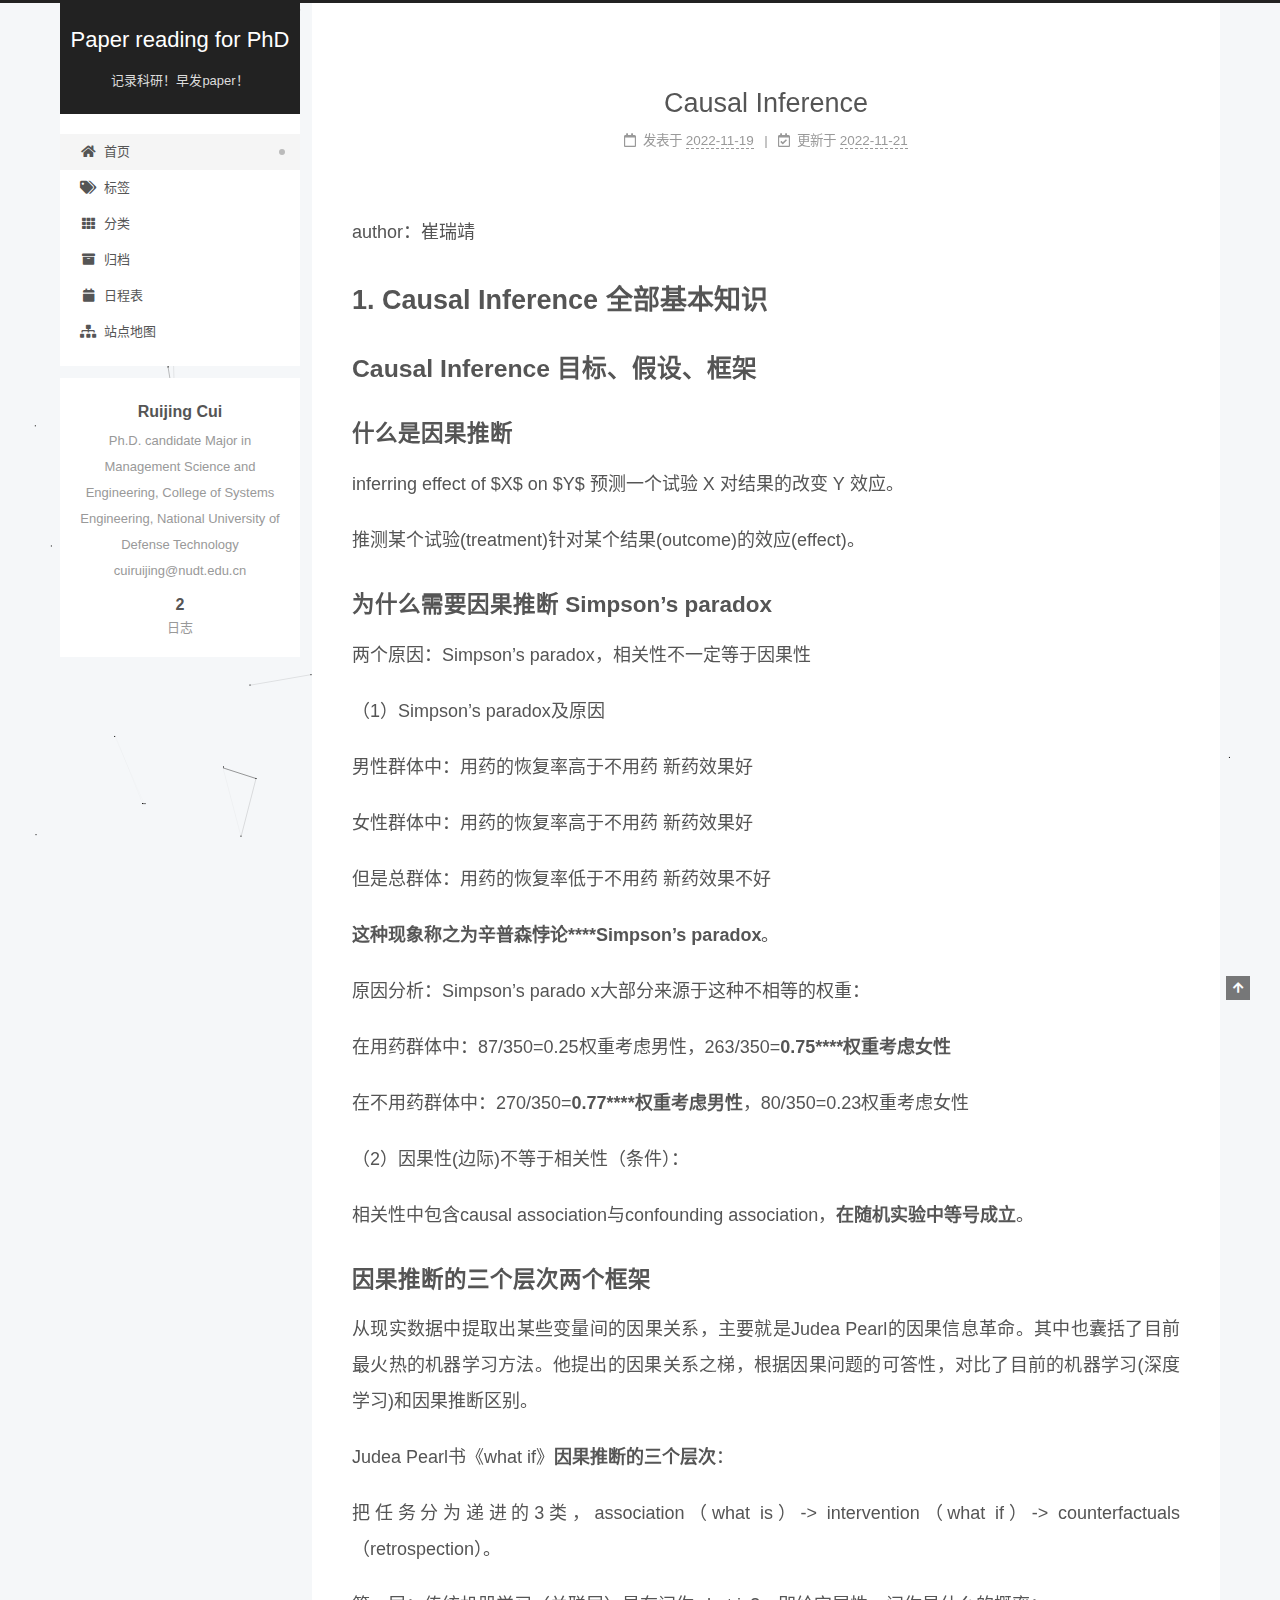
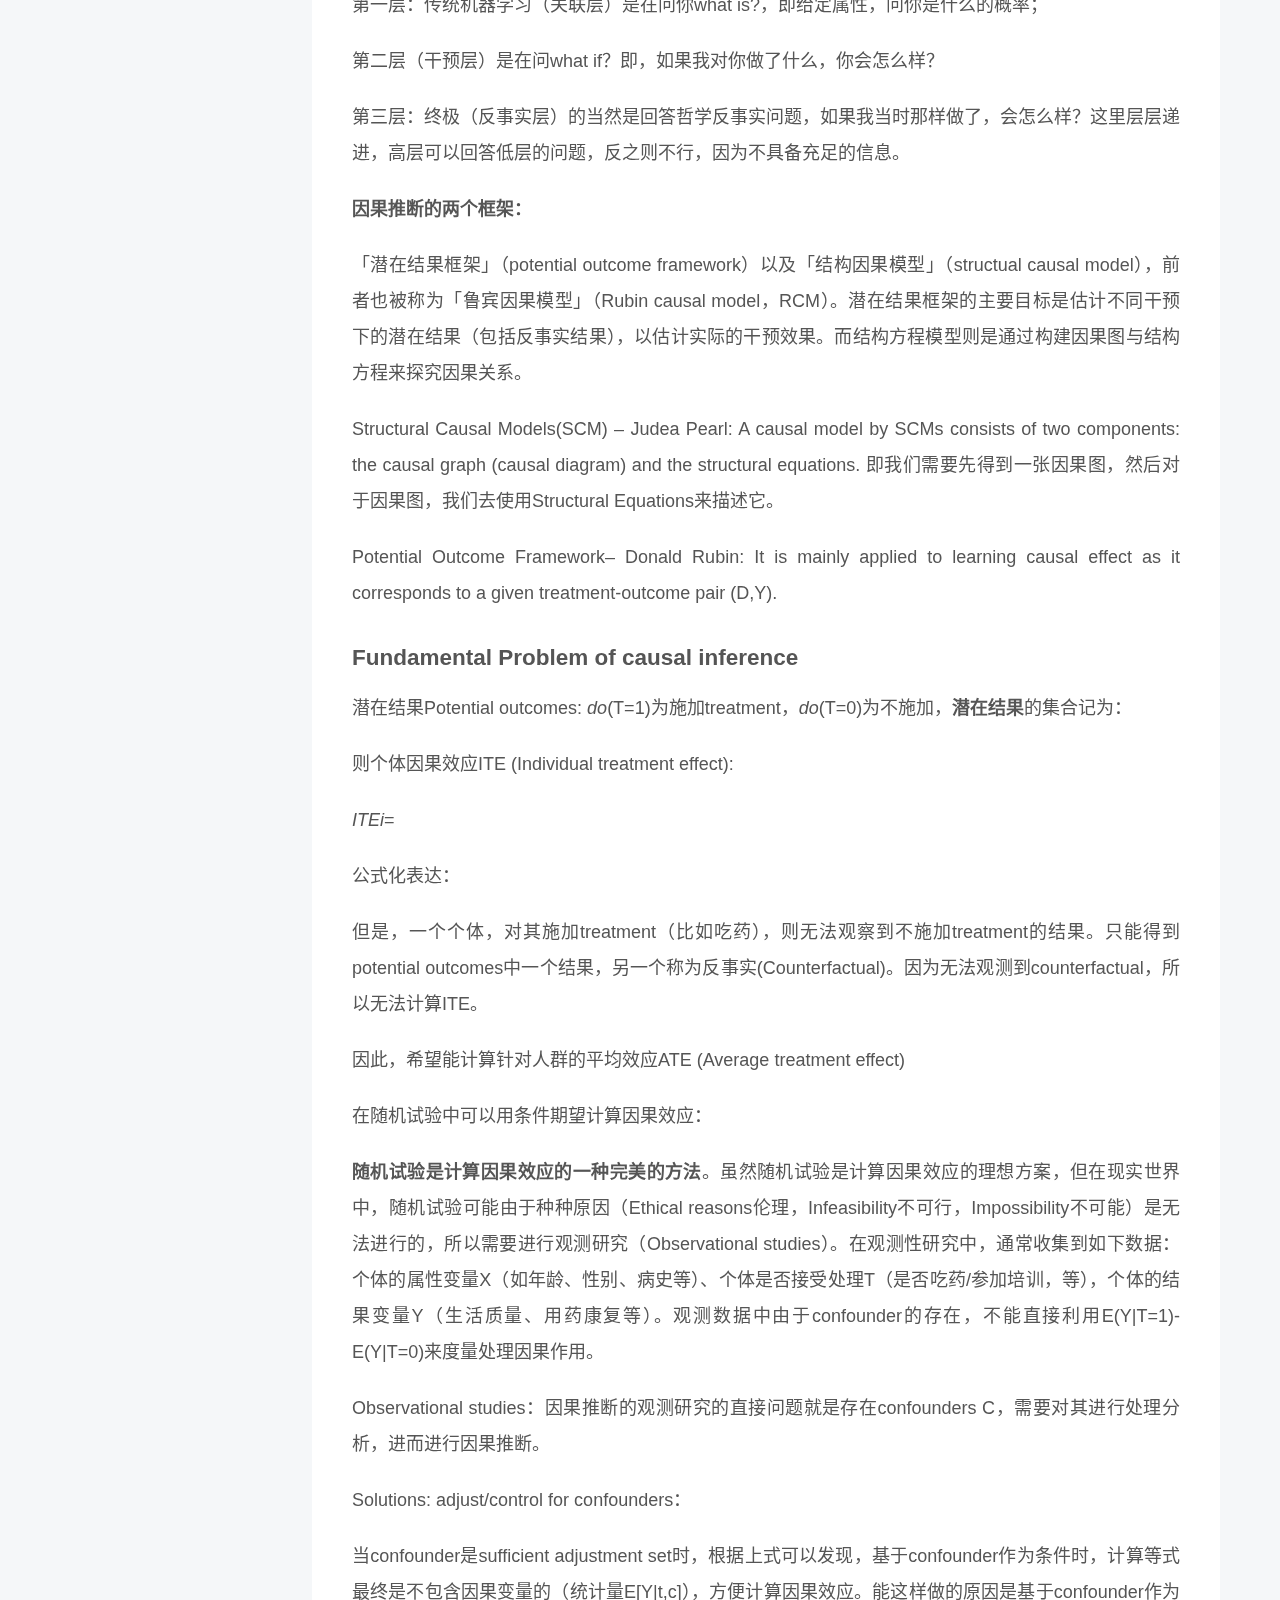
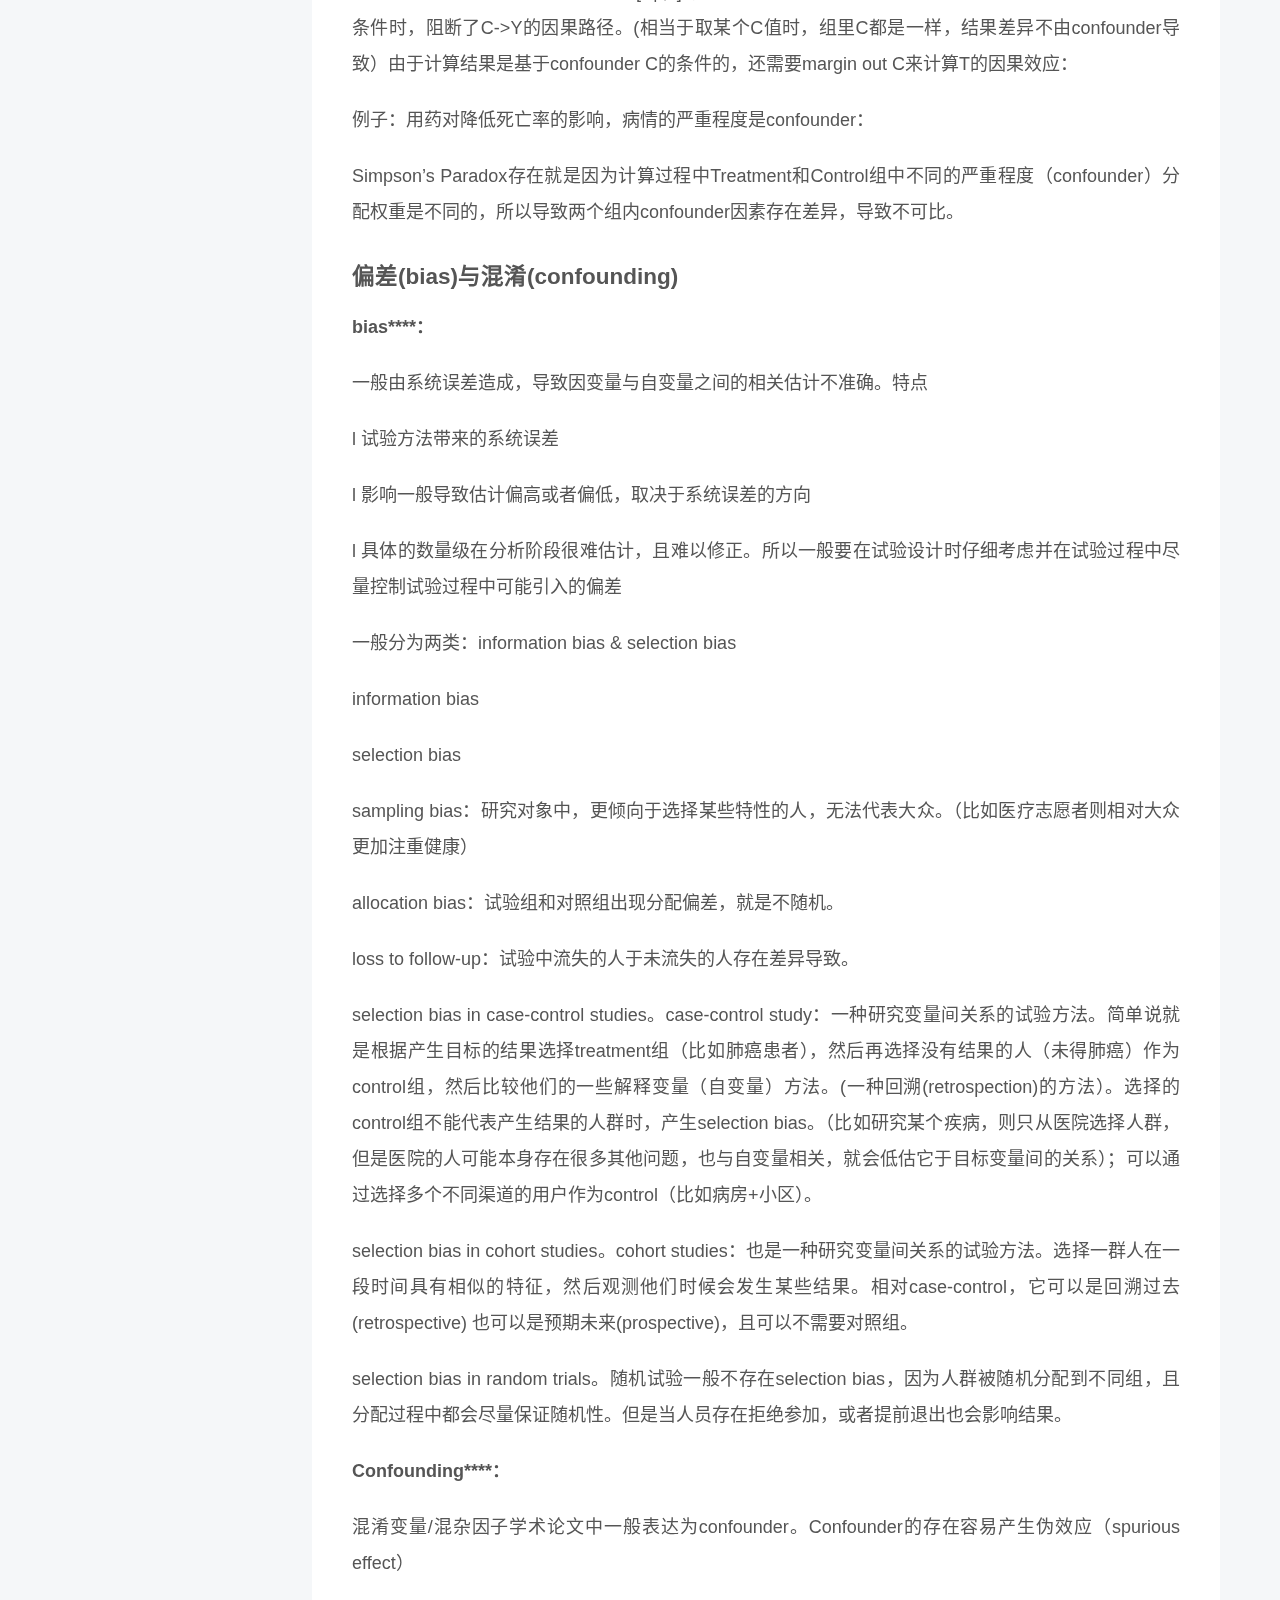
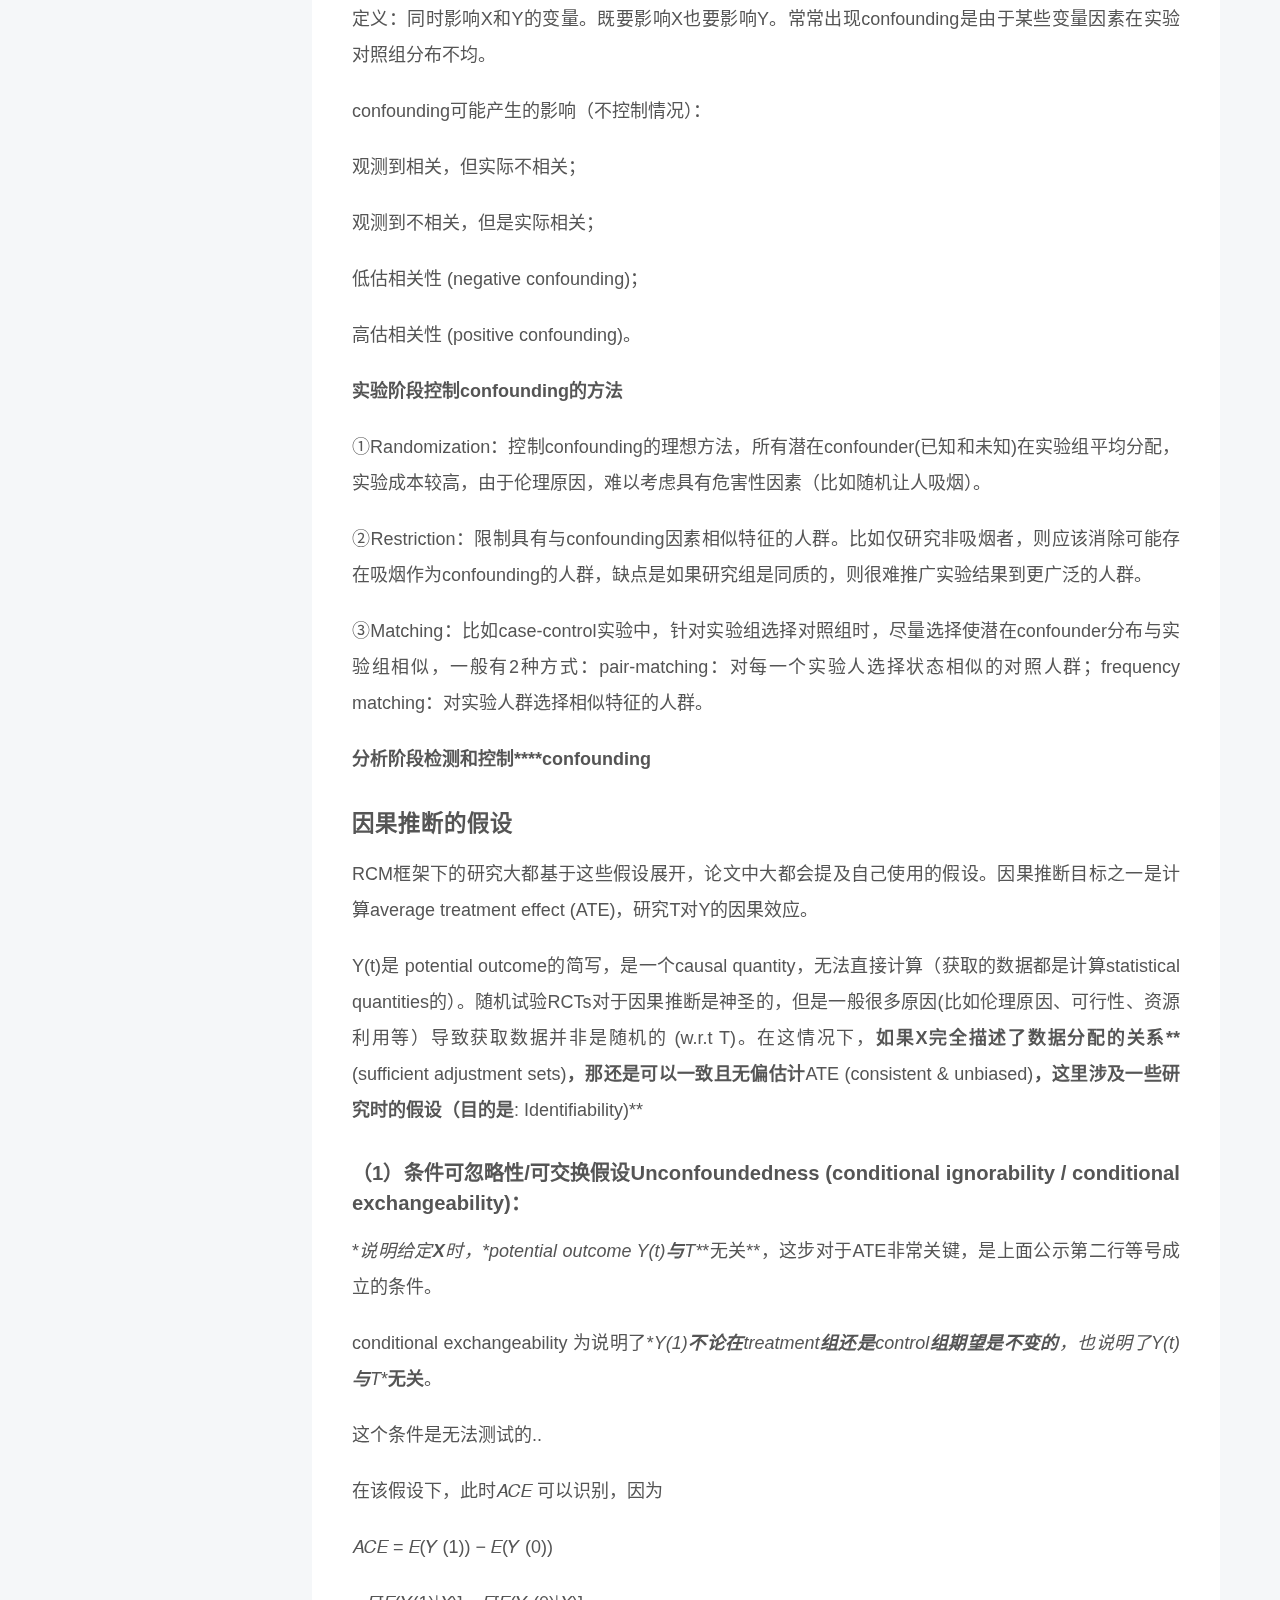
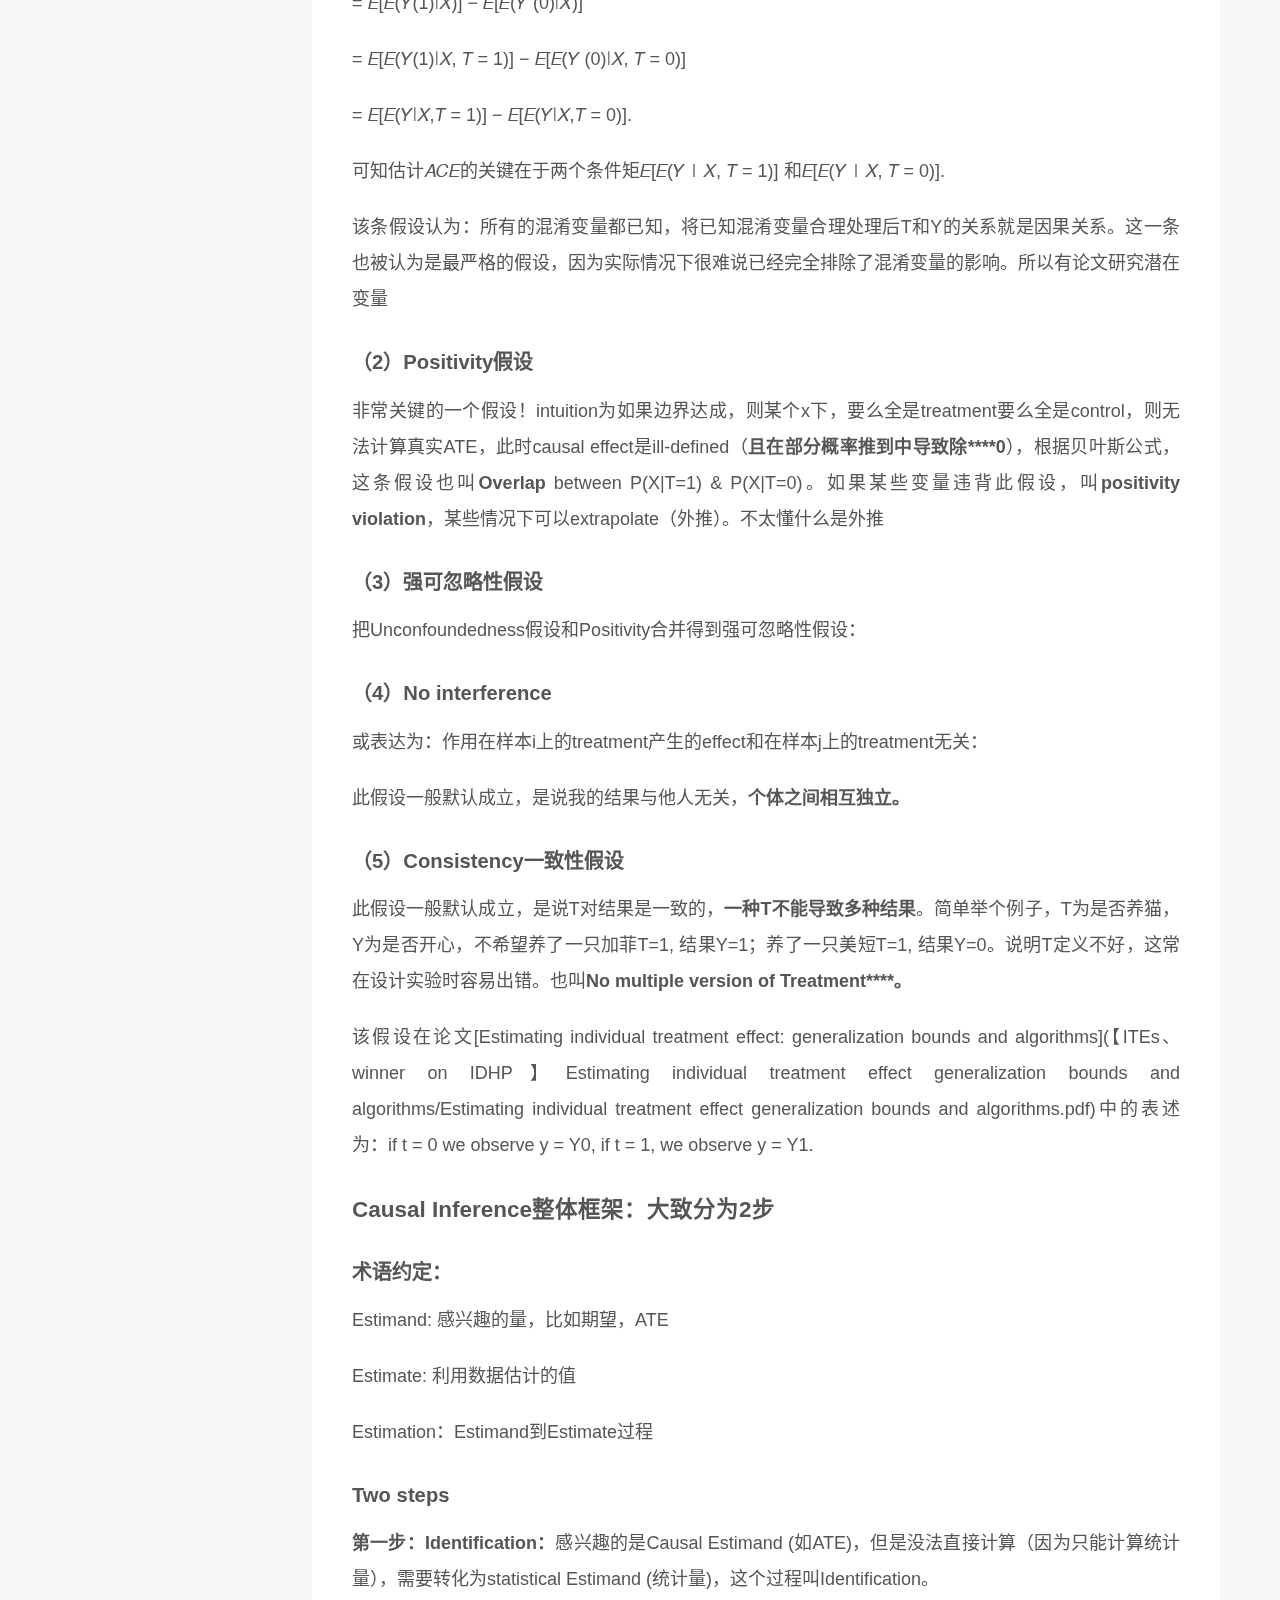
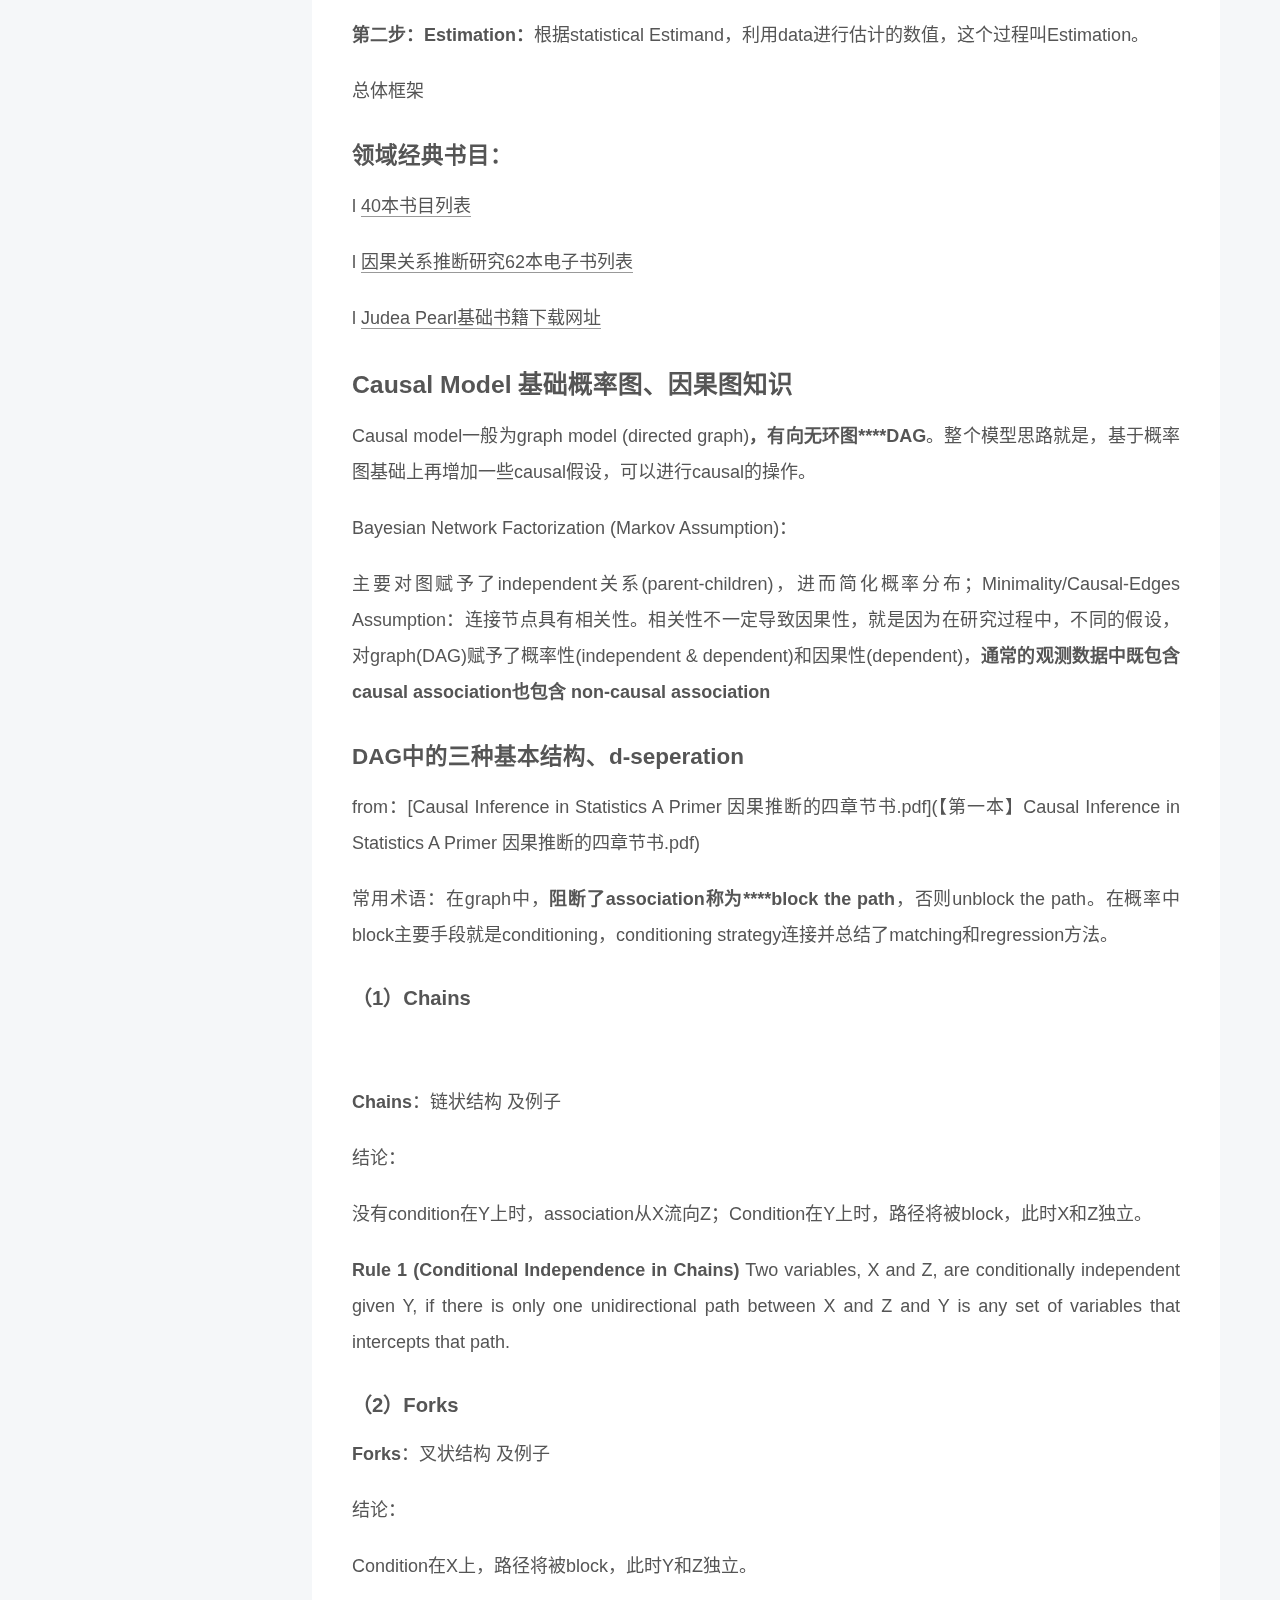
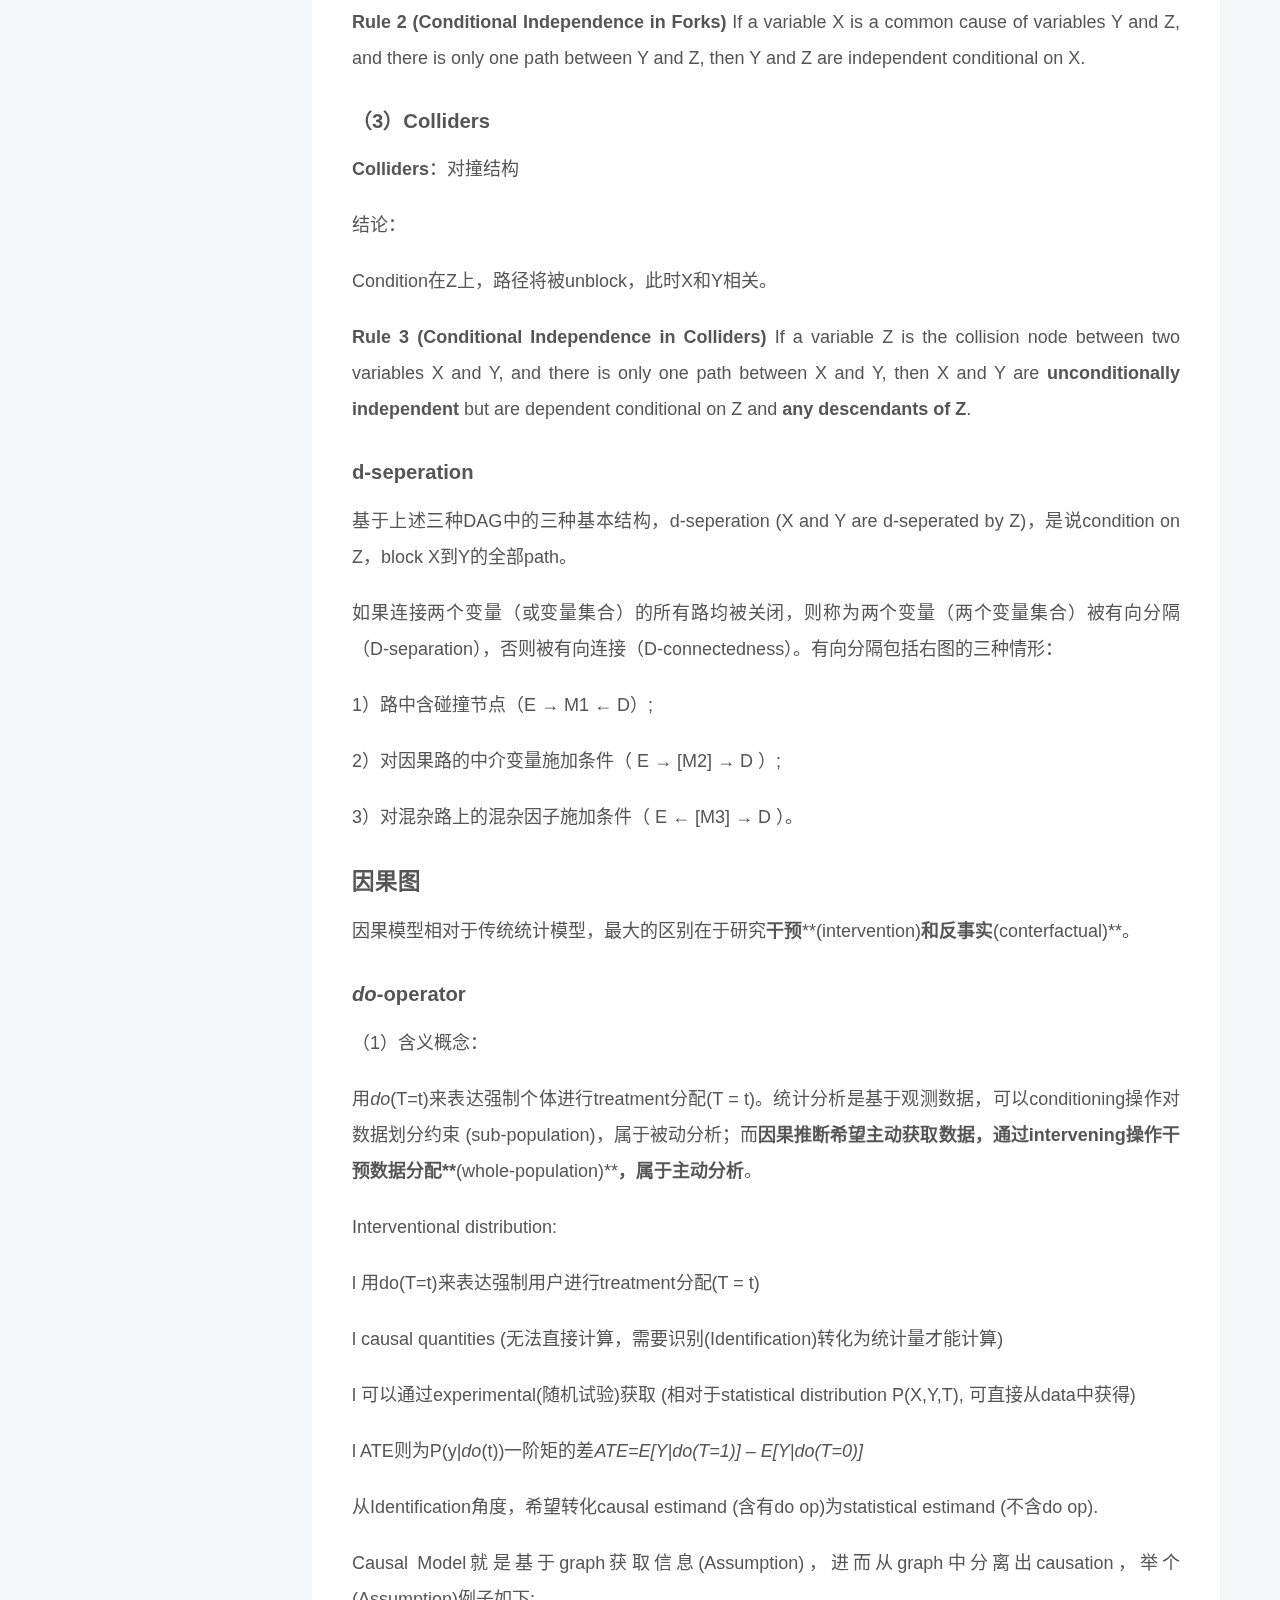
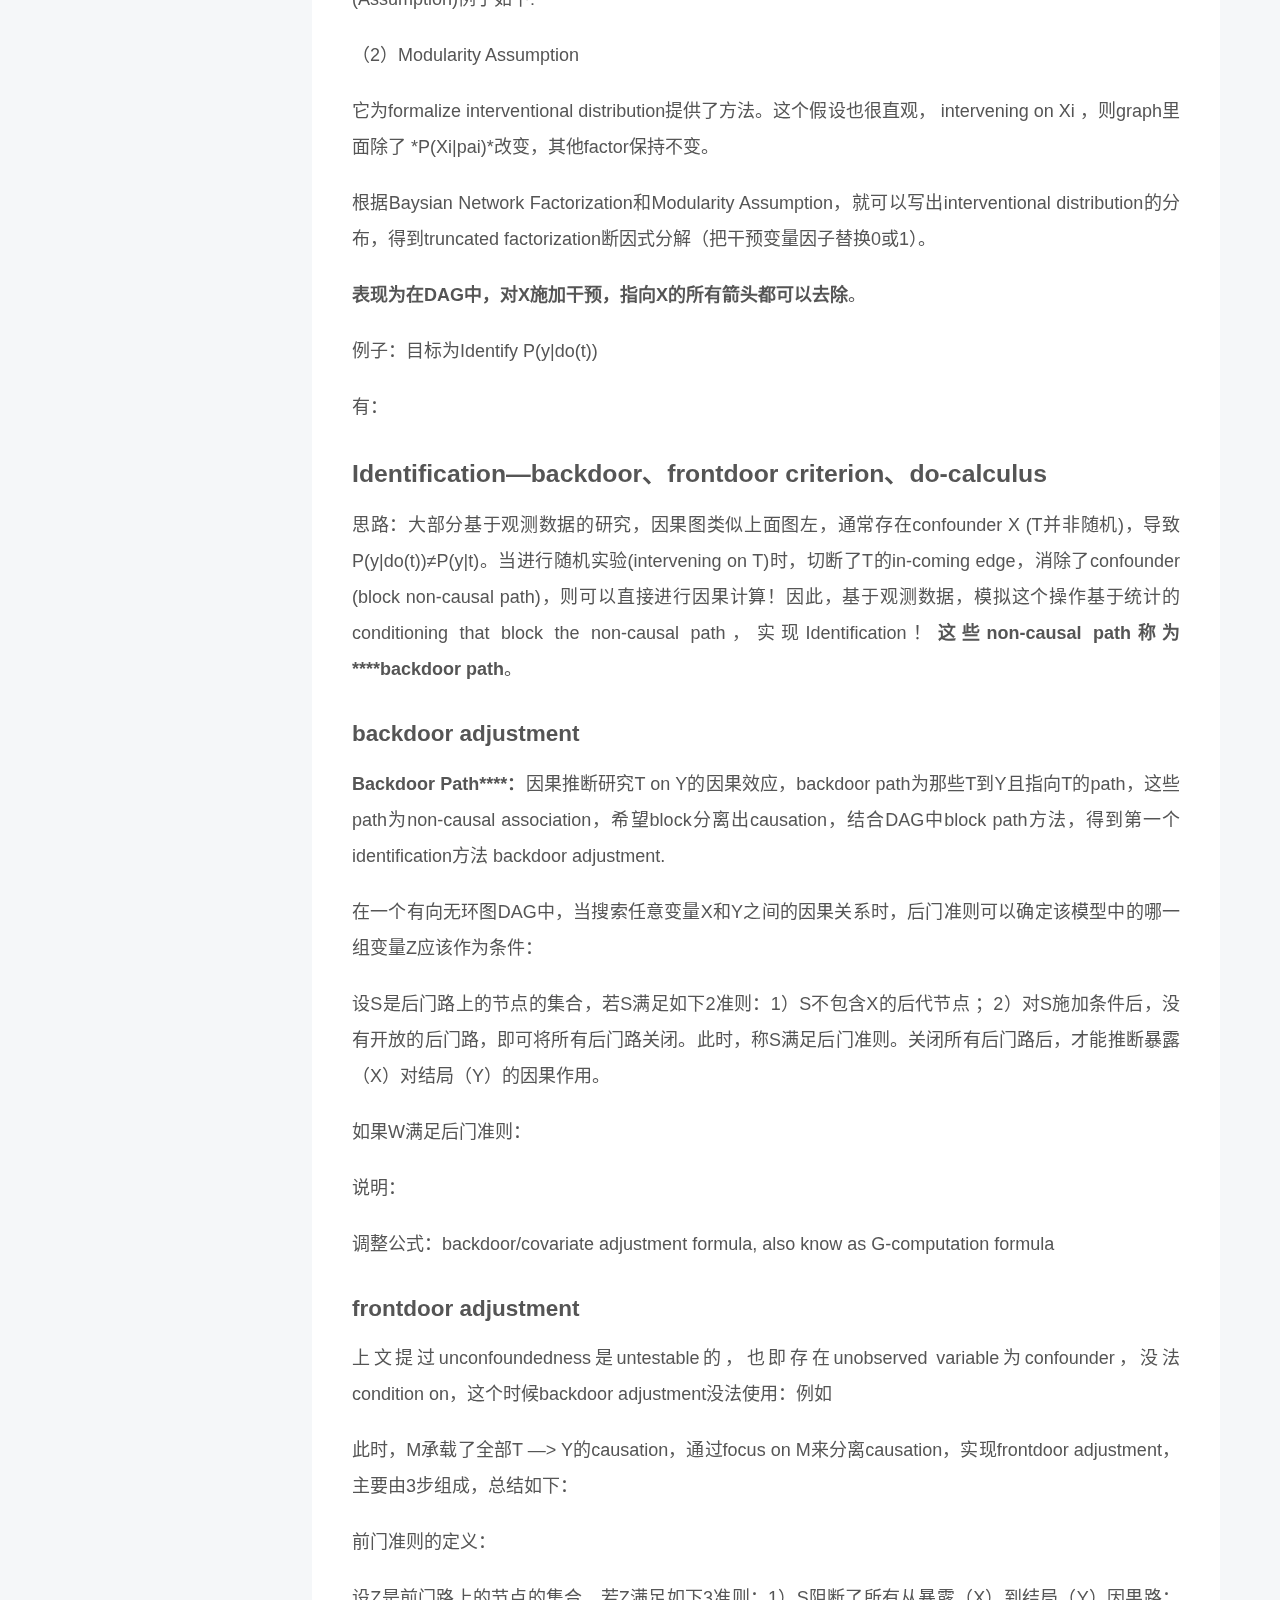
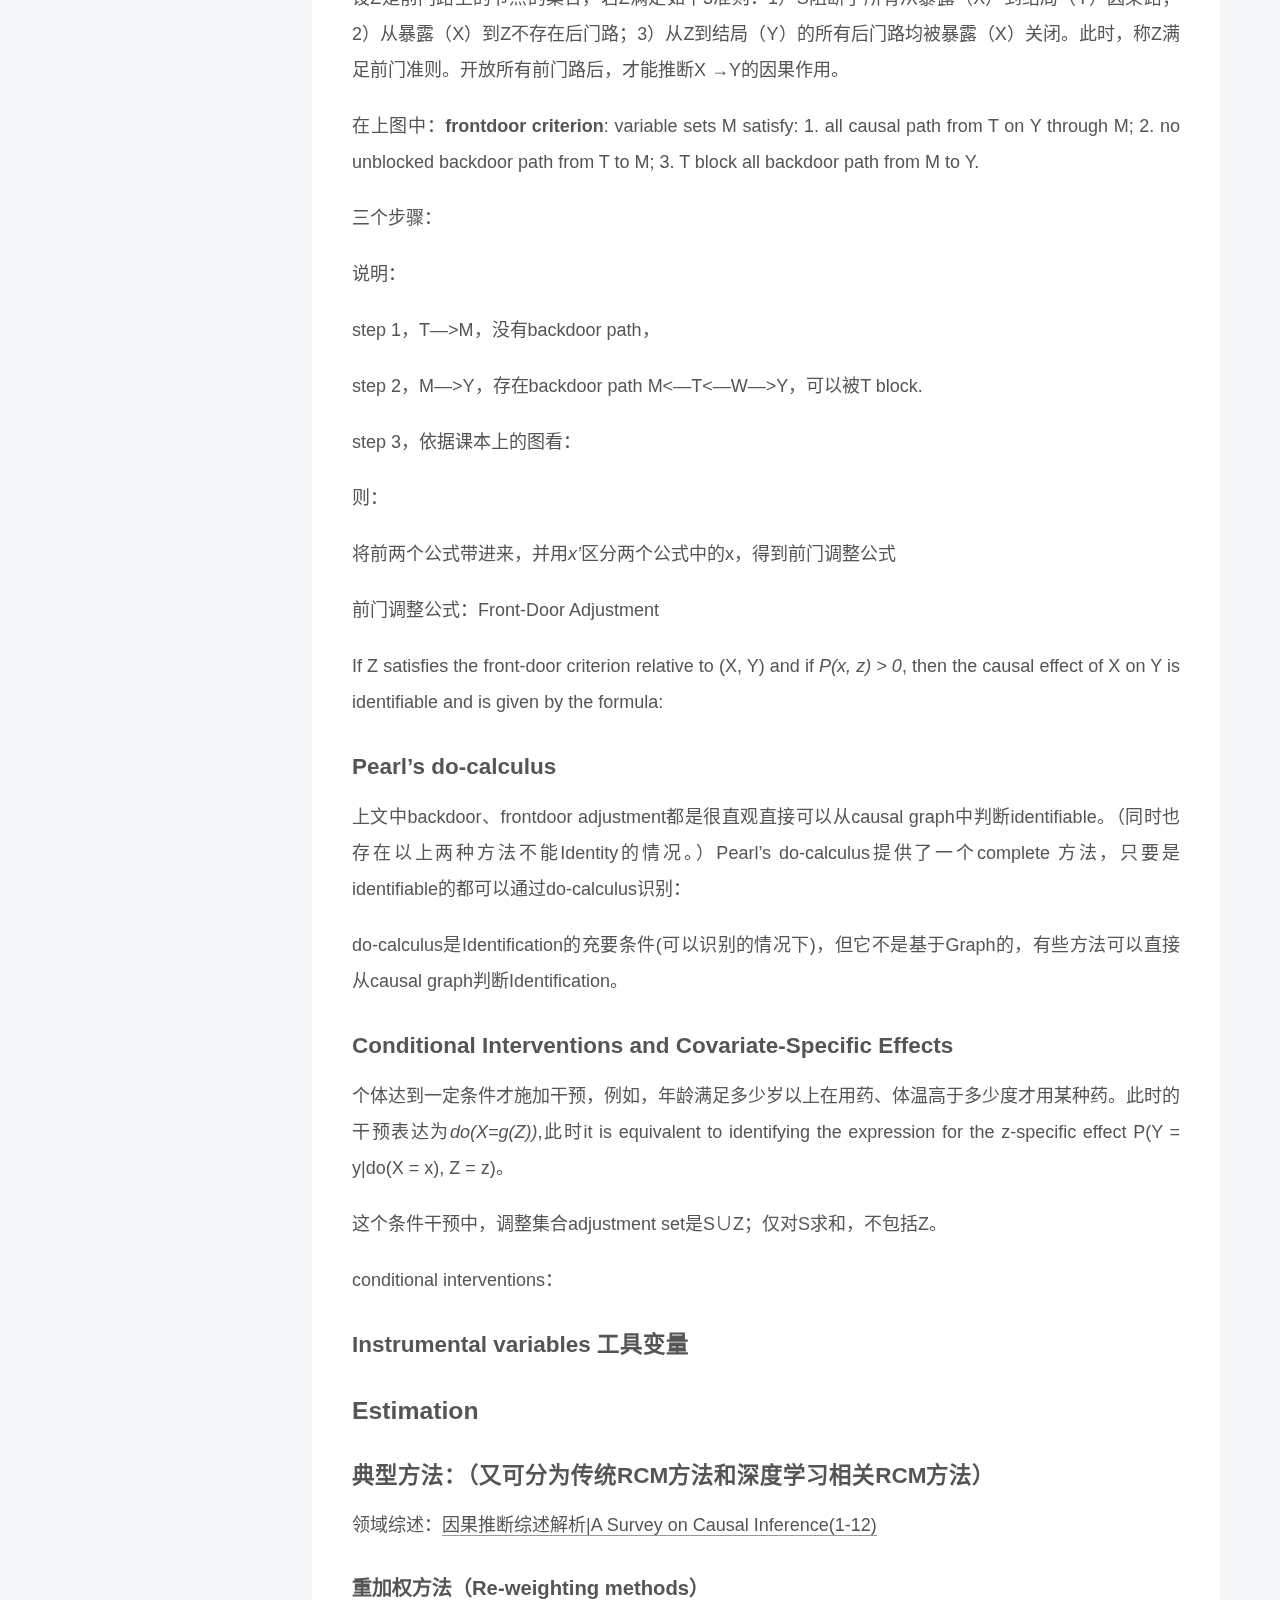
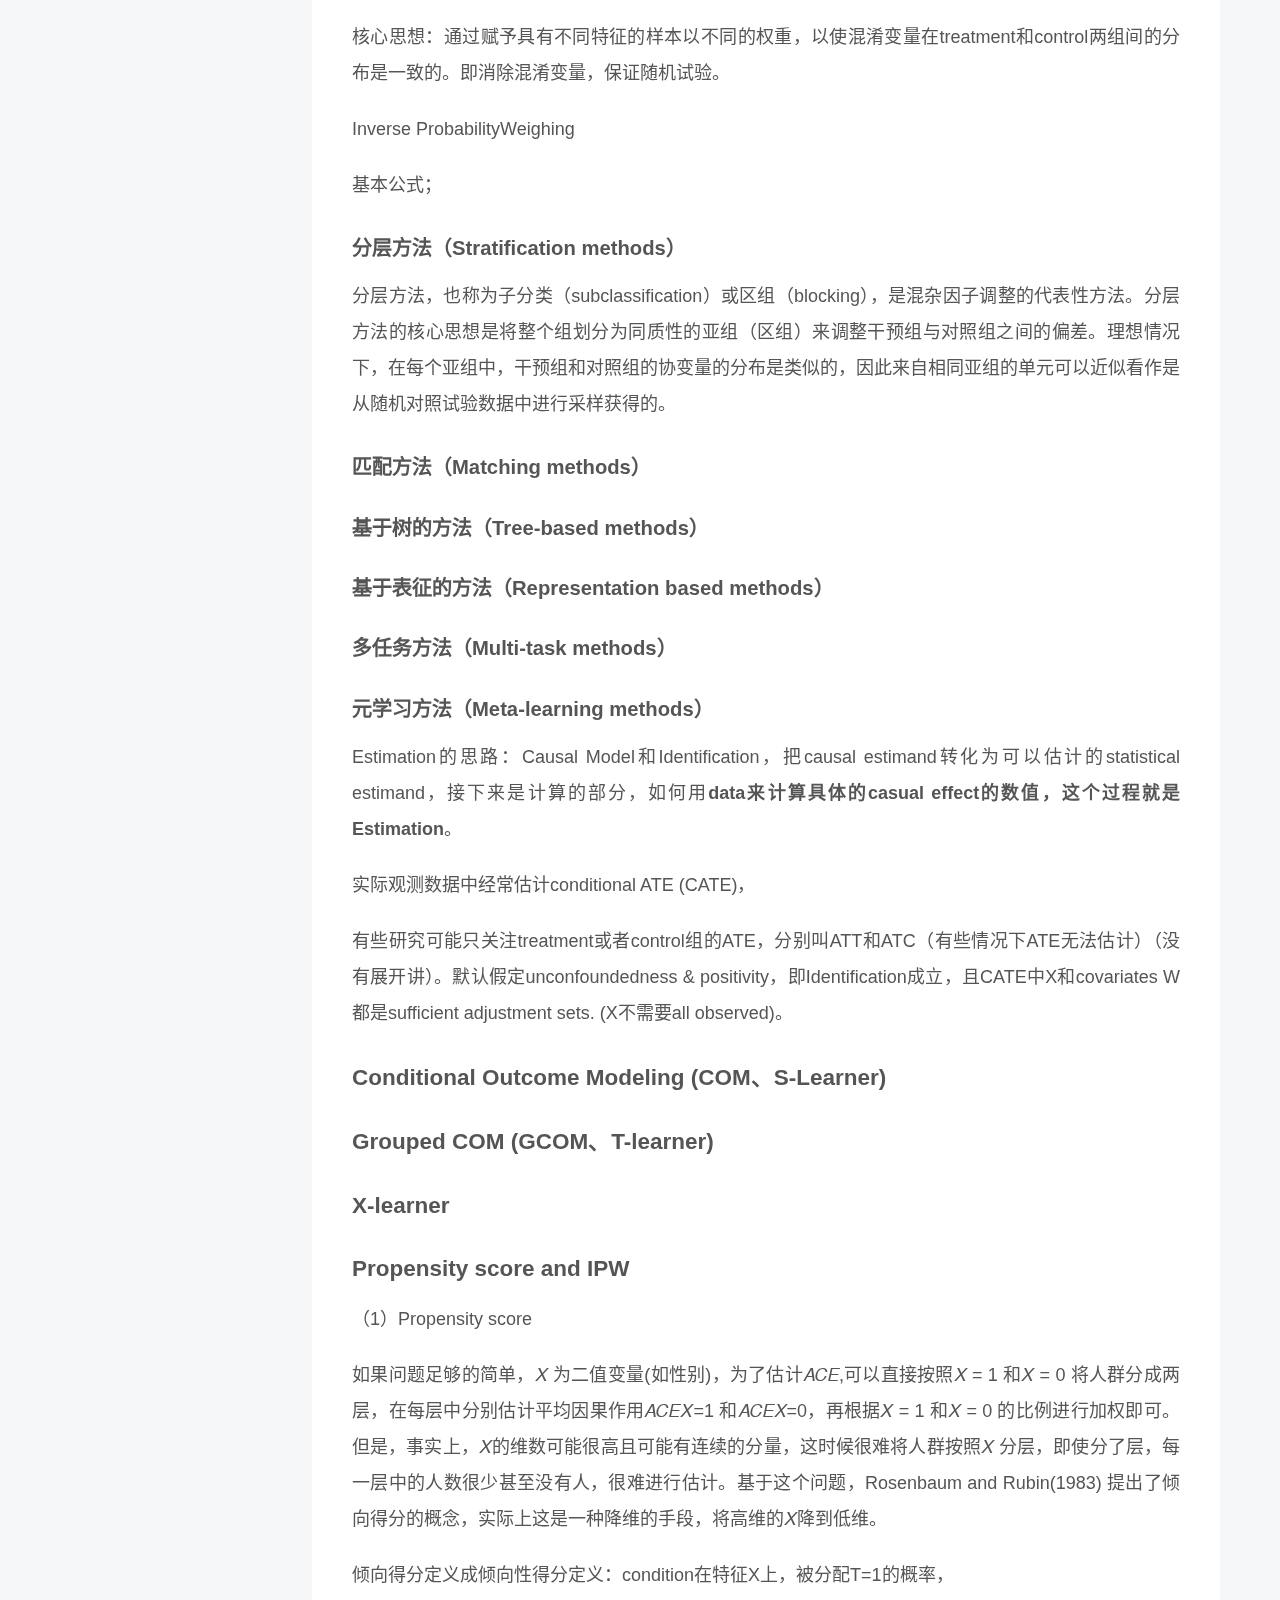
==== commit 54349f61: "Site updated: 2022-11-21 00:00:41" ====
--- a/index.html
+++ b/index.html
@@ -183,7 +183,7 @@
       <header class="post-header">
         <h2 class="post-title" itemprop="name headline">
           
-            <a href="/2022/11/19/MyFirstBlog/" class="post-title-link" itemprop="url">未命名</a>
+            <a href="/2022/11/19/MyFirstBlog/" class="post-title-link" itemprop="url">Causal Inference</a>
         </h2>
 
         <div class="post-meta">
@@ -200,7 +200,7 @@
                   <i class="far fa-calendar-check"></i>
                 </span>
                 <span class="post-meta-item-text">更新于</span>
-                <time title="修改时间：2022-11-20 23:36:53" itemprop="dateModified" datetime="2022-11-20T23:36:53+08:00">2022-11-20</time>
+                <time title="修改时间：2022-11-21 00:00:08" itemprop="dateModified" datetime="2022-11-21T00:00:08+08:00">2022-11-21</time>
               </span>
 
           
@@ -214,12 +214,11 @@
     <div class="post-body" itemprop="articleBody">
 
       
-          <p><strong>Causal Inference</strong></p>
-<h1 id="1-Causal-Inference-全部基本知识"><a href="#1-Causal-Inference-全部基本知识" class="headerlink" title="1.   Causal Inference 全部基本知识"></a>1.   Causal Inference 全部基本知识</h1><h2 id="Causal-Inference-目标、假设、框架"><a href="#Causal-Inference-目标、假设、框架" class="headerlink" title="Causal Inference 目标、假设、框架"></a>Causal Inference 目标、假设、框架</h2><h3 id="什么是因果推断"><a href="#什么是因果推断" class="headerlink" title="什么是因果推断"></a>什么是因果推断</h3><p>inferring effect of X on Y。预测一个试验 X 对结果的改变 Y 效应。</p>
+          <p>author：崔瑞靖</p>
+<h1 id="1-Causal-Inference-全部基本知识"><a href="#1-Causal-Inference-全部基本知识" class="headerlink" title="1.   Causal Inference 全部基本知识"></a>1.   Causal Inference 全部基本知识</h1><h2 id="Causal-Inference-目标、假设、框架"><a href="#Causal-Inference-目标、假设、框架" class="headerlink" title="Causal Inference 目标、假设、框架"></a>Causal Inference 目标、假设、框架</h2><h3 id="什么是因果推断"><a href="#什么是因果推断" class="headerlink" title="什么是因果推断"></a>什么是因果推断</h3><p>inferring effect of $X$ on $Y$ 预测一个试验 X 对结果的改变 Y 效应。</p>
 <p>推测某个试验(treatment)针对某个结果(outcome)的效应(effect)。</p>
 <h3 id="为什么需要因果推断-Simpson’s-paradox"><a href="#为什么需要因果推断-Simpson’s-paradox" class="headerlink" title="为什么需要因果推断 Simpson’s paradox"></a>为什么需要因果推断 Simpson’s paradox</h3><p>两个原因：Simpson’s paradox，相关性不一定等于因果性</p>
 <p>（1）Simpson’s paradox及原因</p>
-<p>​                               </p>
 <p>男性群体中：用药的恢复率高于不用药 新药效果好</p>
 <p>女性群体中：用药的恢复率高于不用药  新药效果好</p>
 <p>但是总群体：用药的恢复率低于不用药  新药效果不好</p>
--- a/css/main.css
+++ b/css/main.css
@@ -1196,7 +1196,7 @@
 }
 .links-of-author a::before,
 .links-of-author span.exturl::before {
-  background: #cdffbd;
+  background: #91a7ff;
   border-radius: 50%;
   content: ' ';
   display: inline-block;
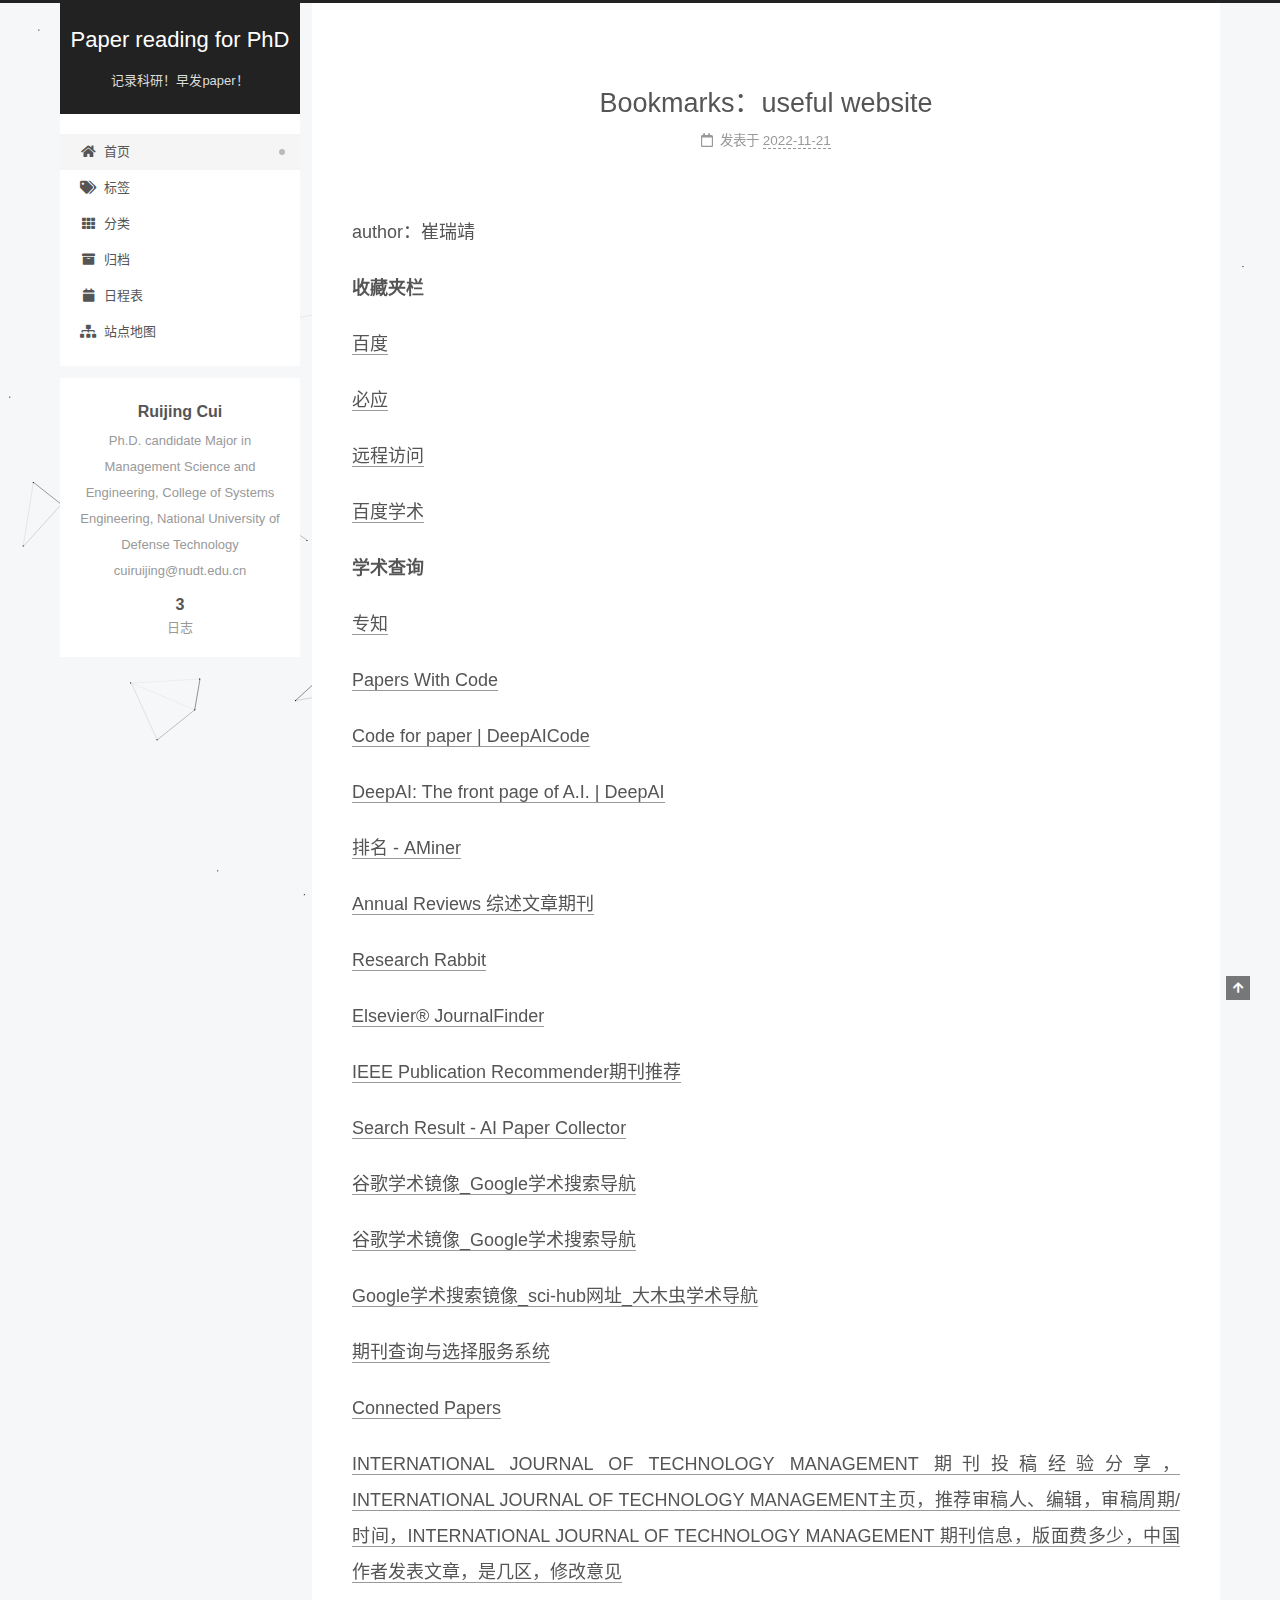
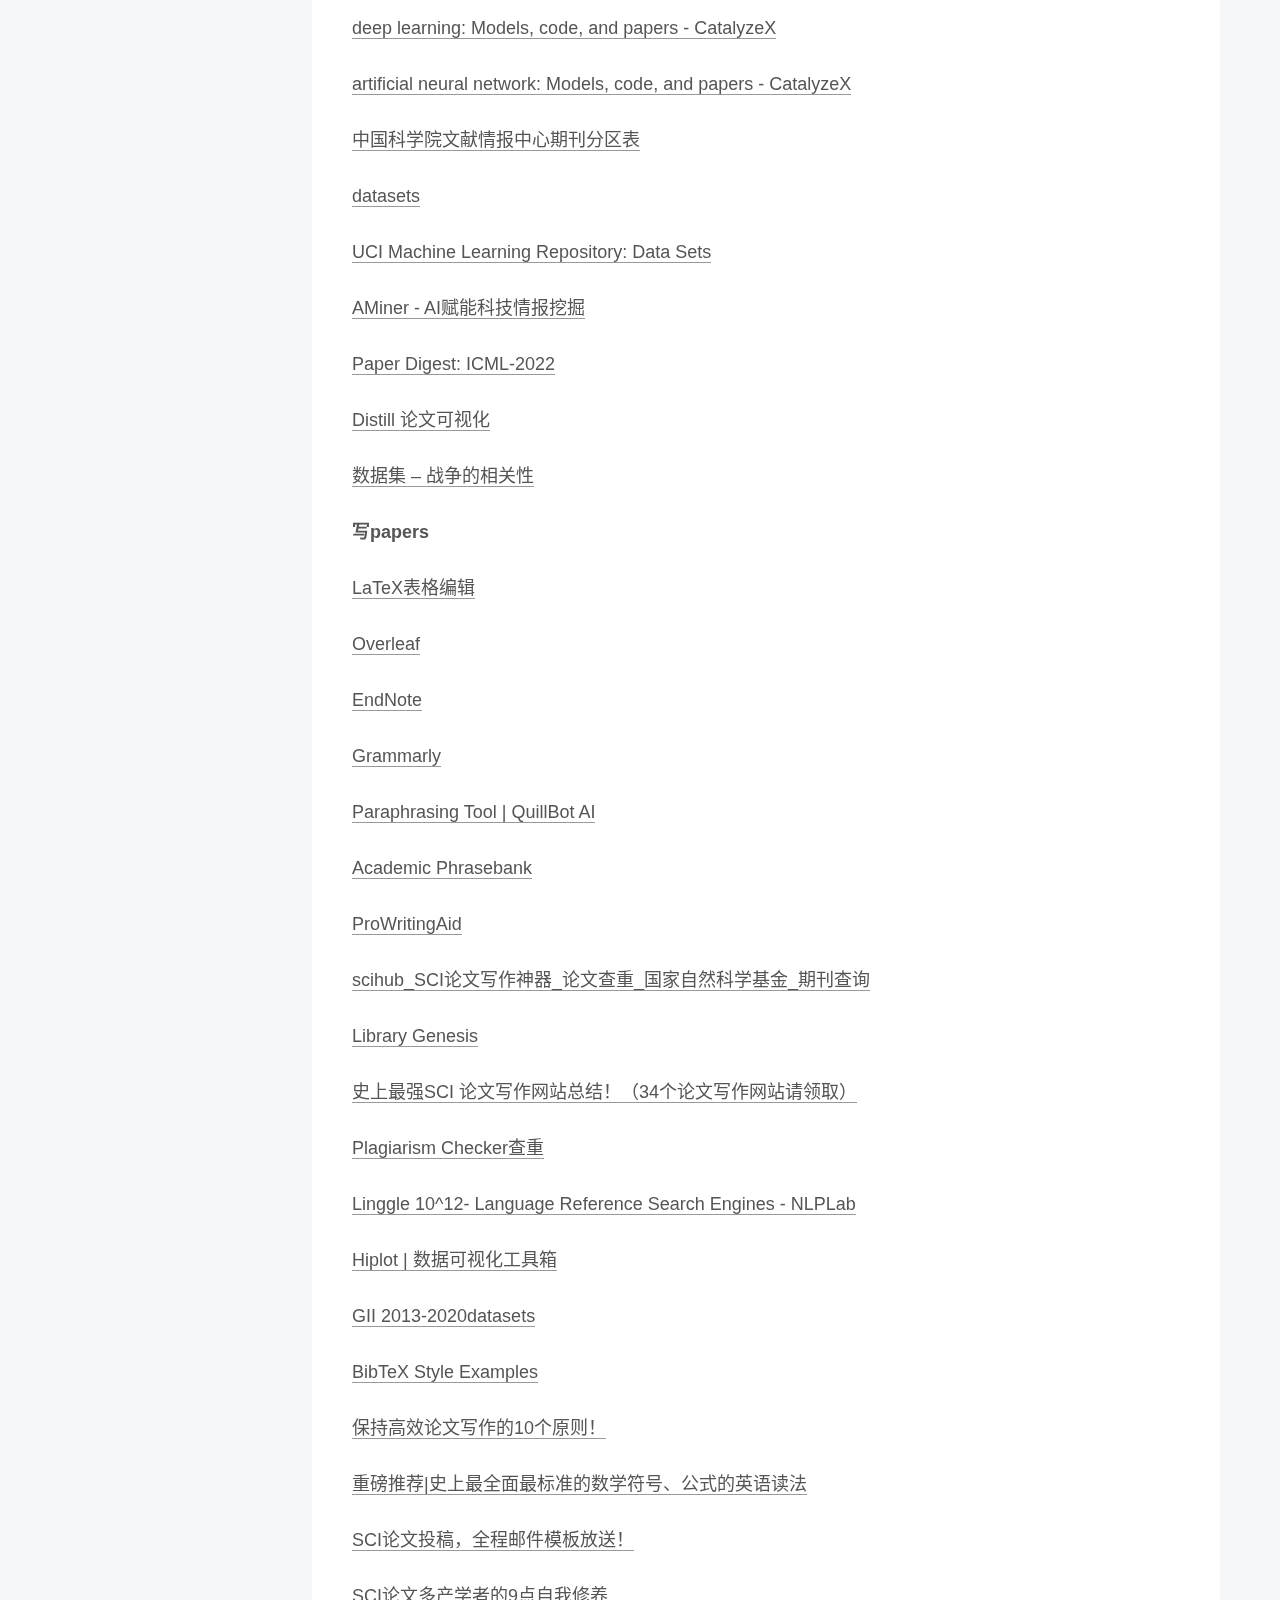
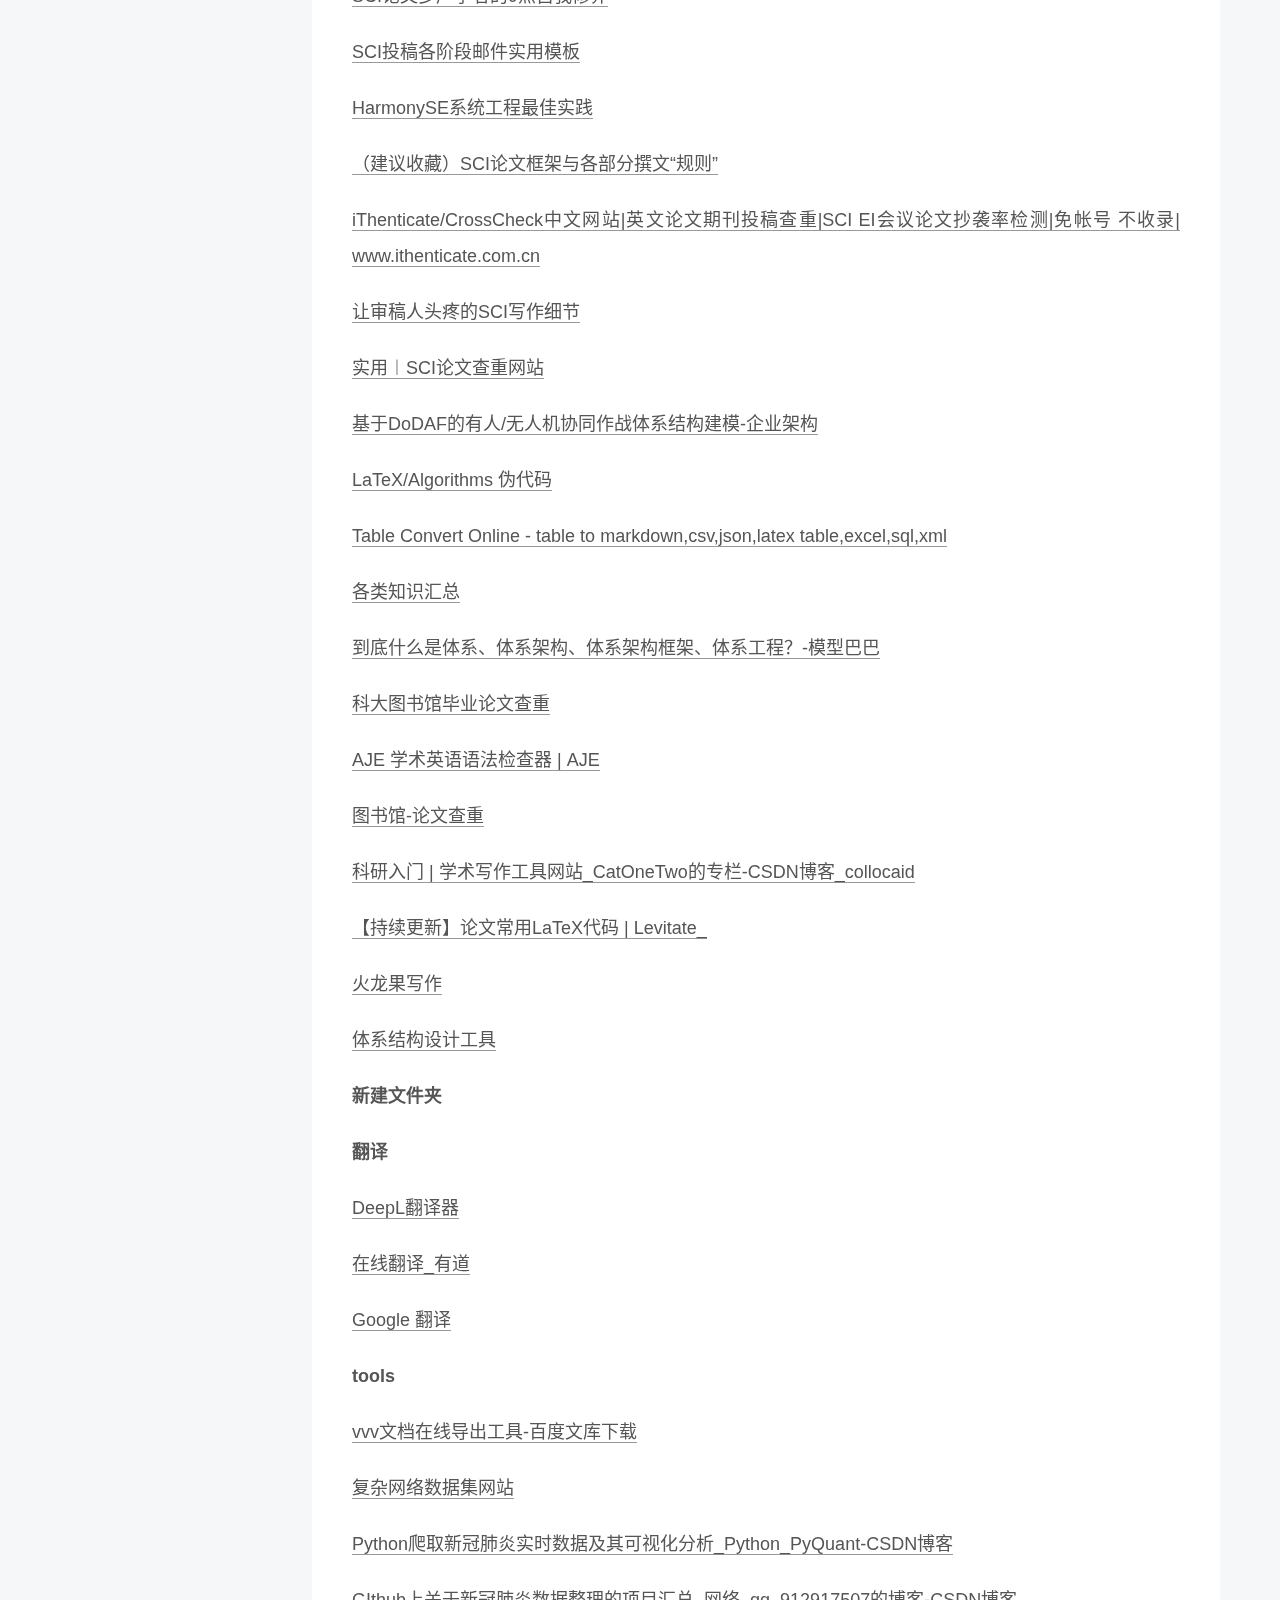
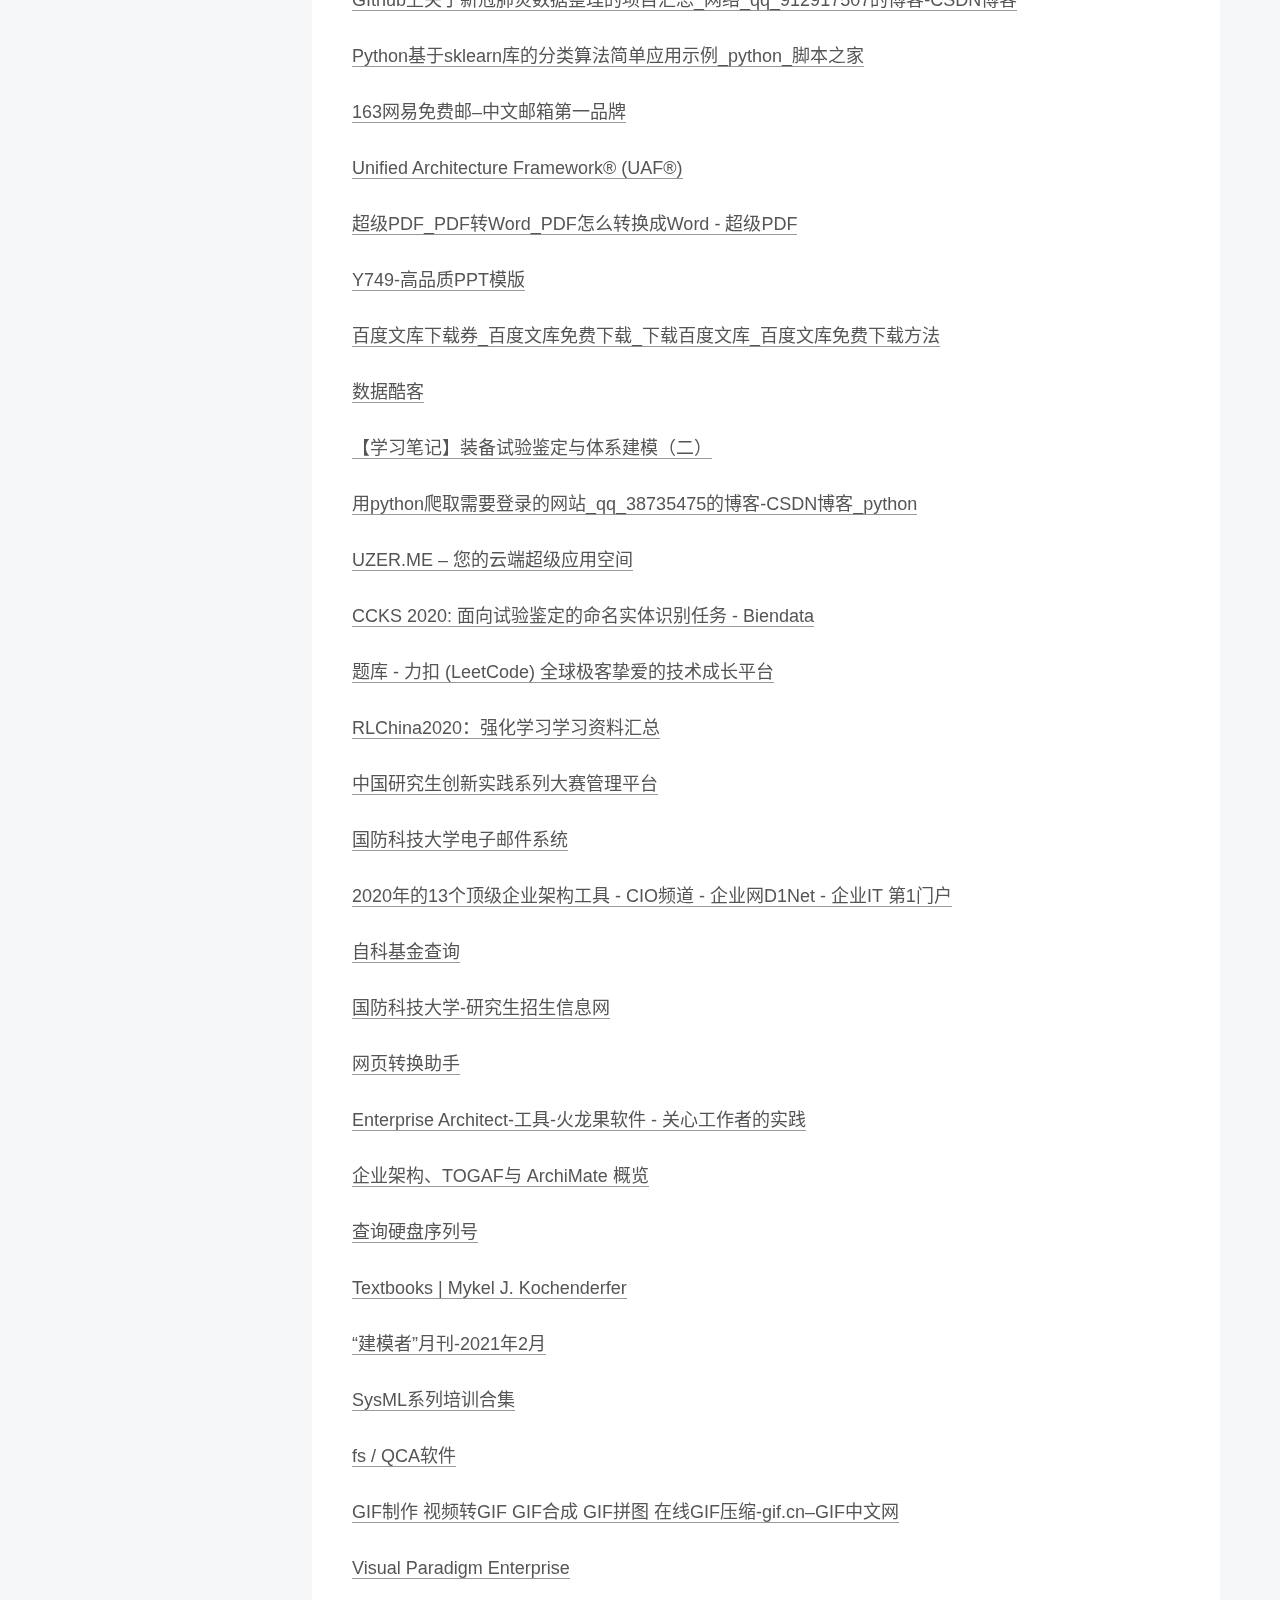
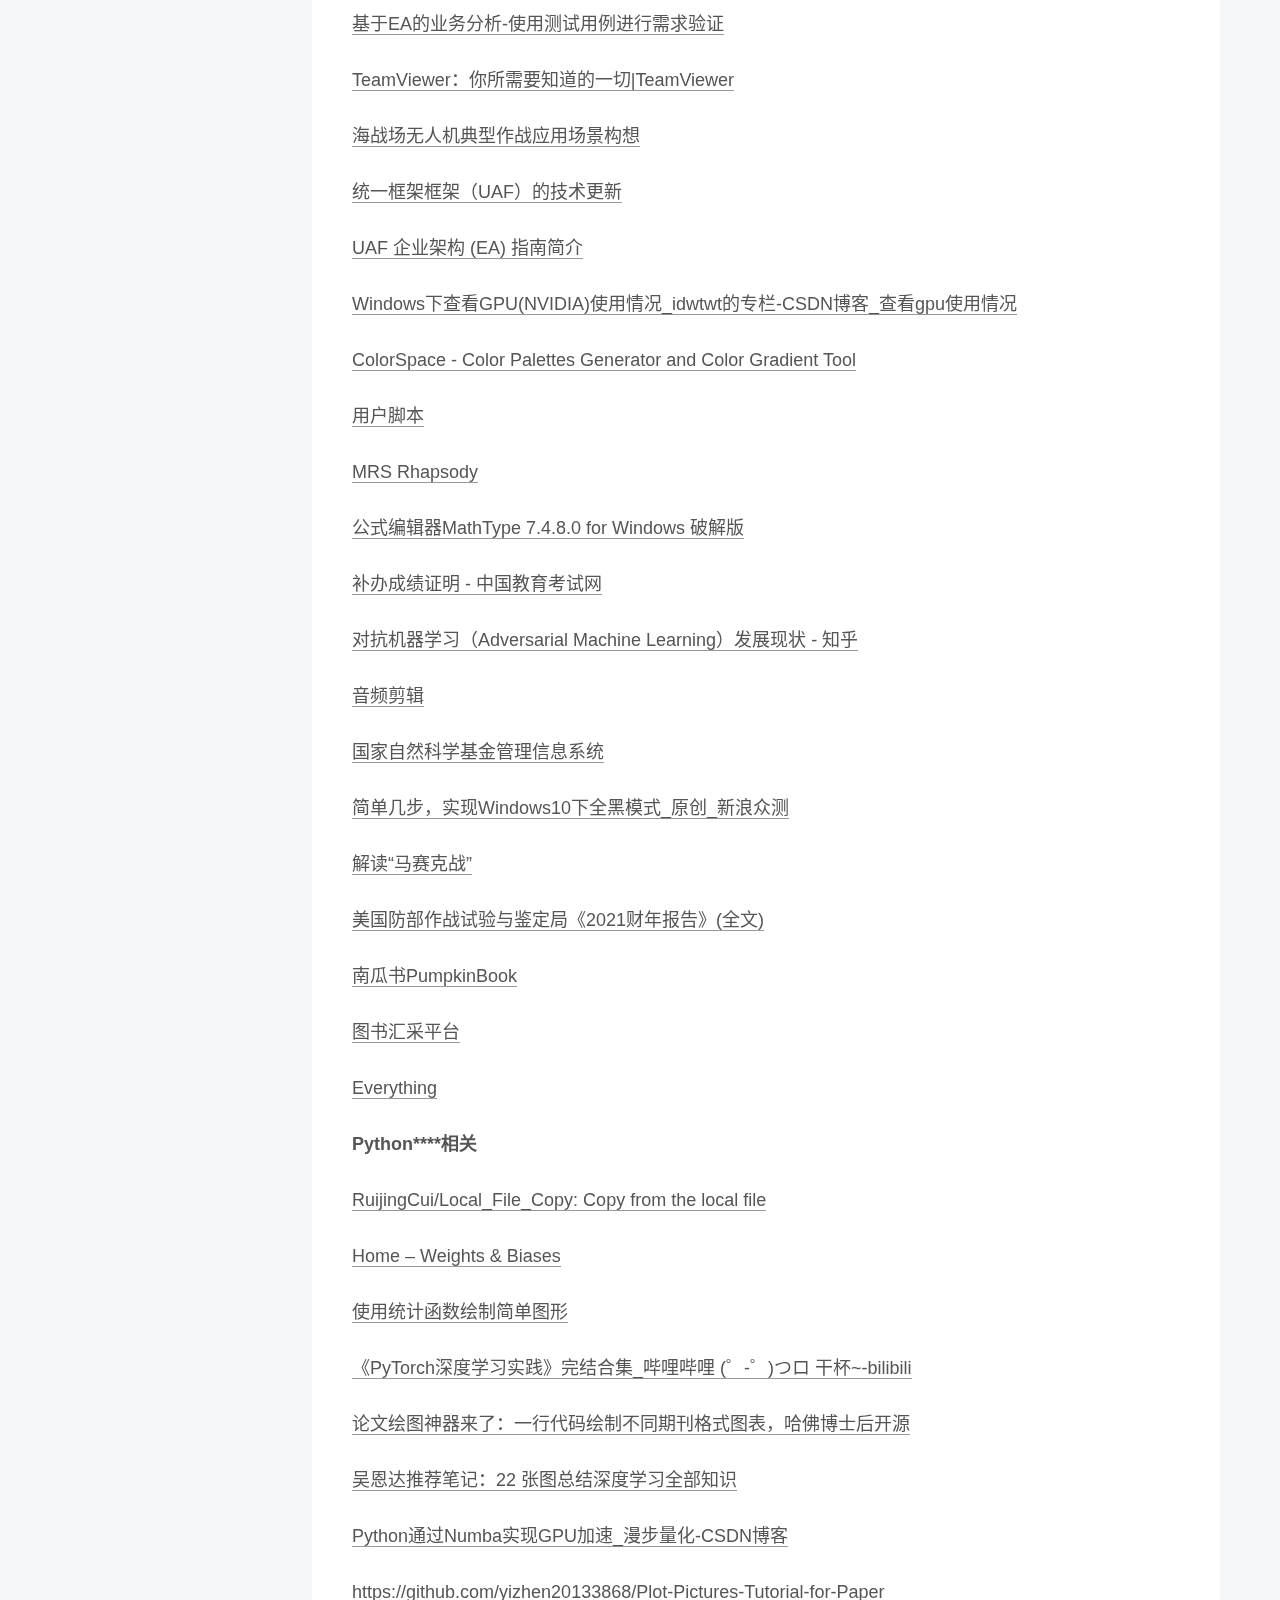
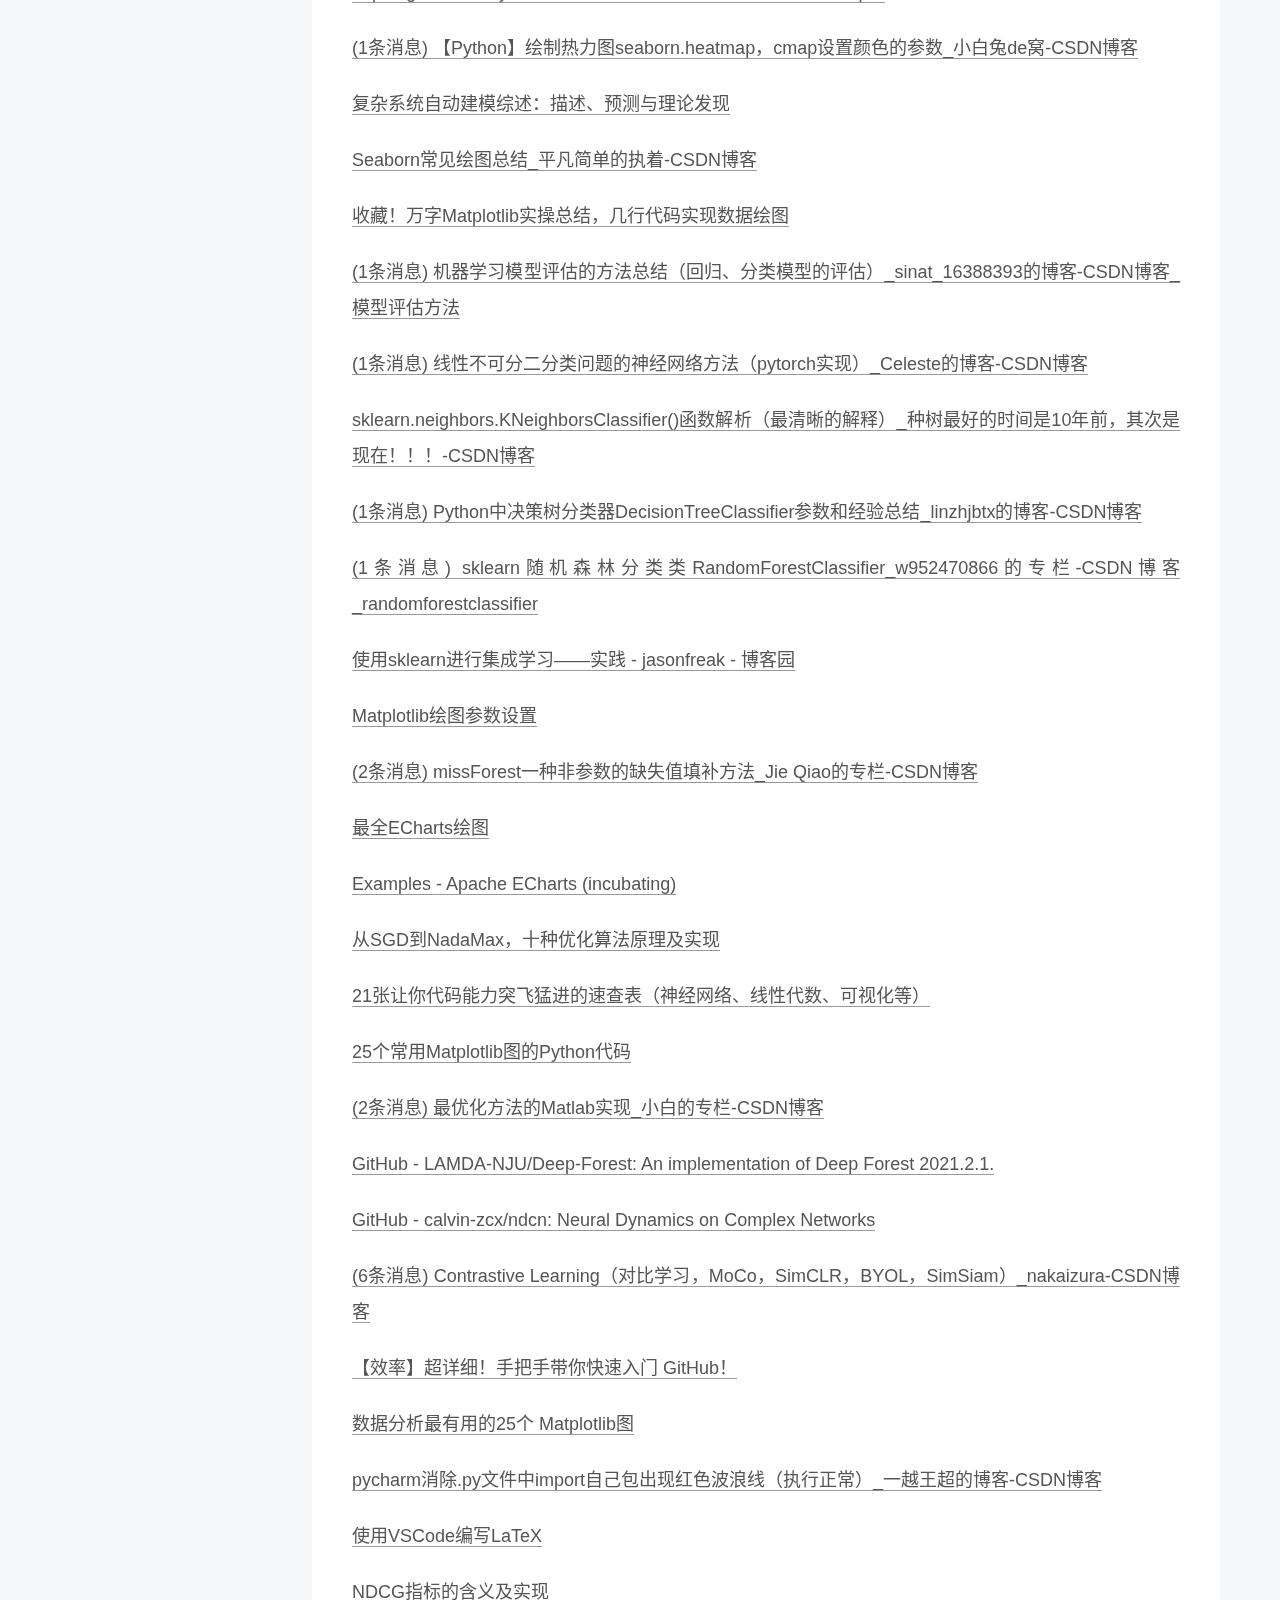
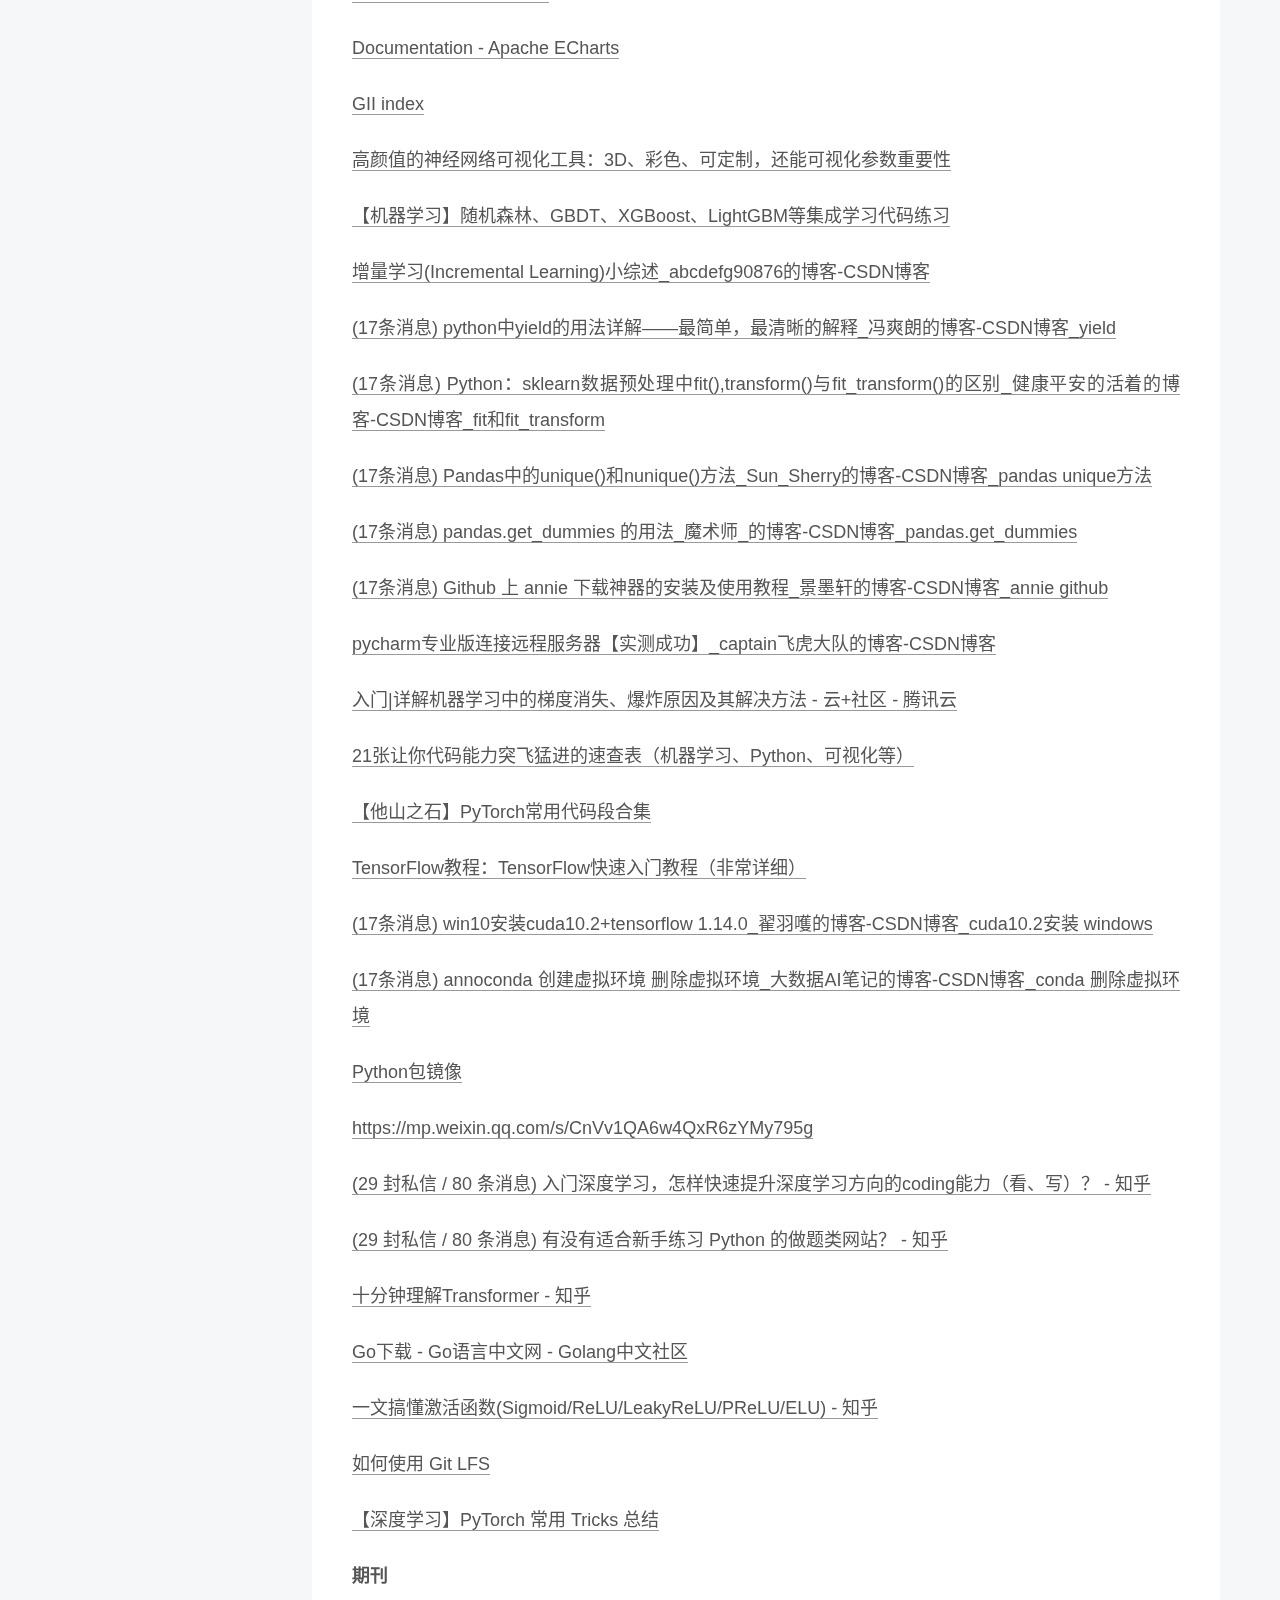
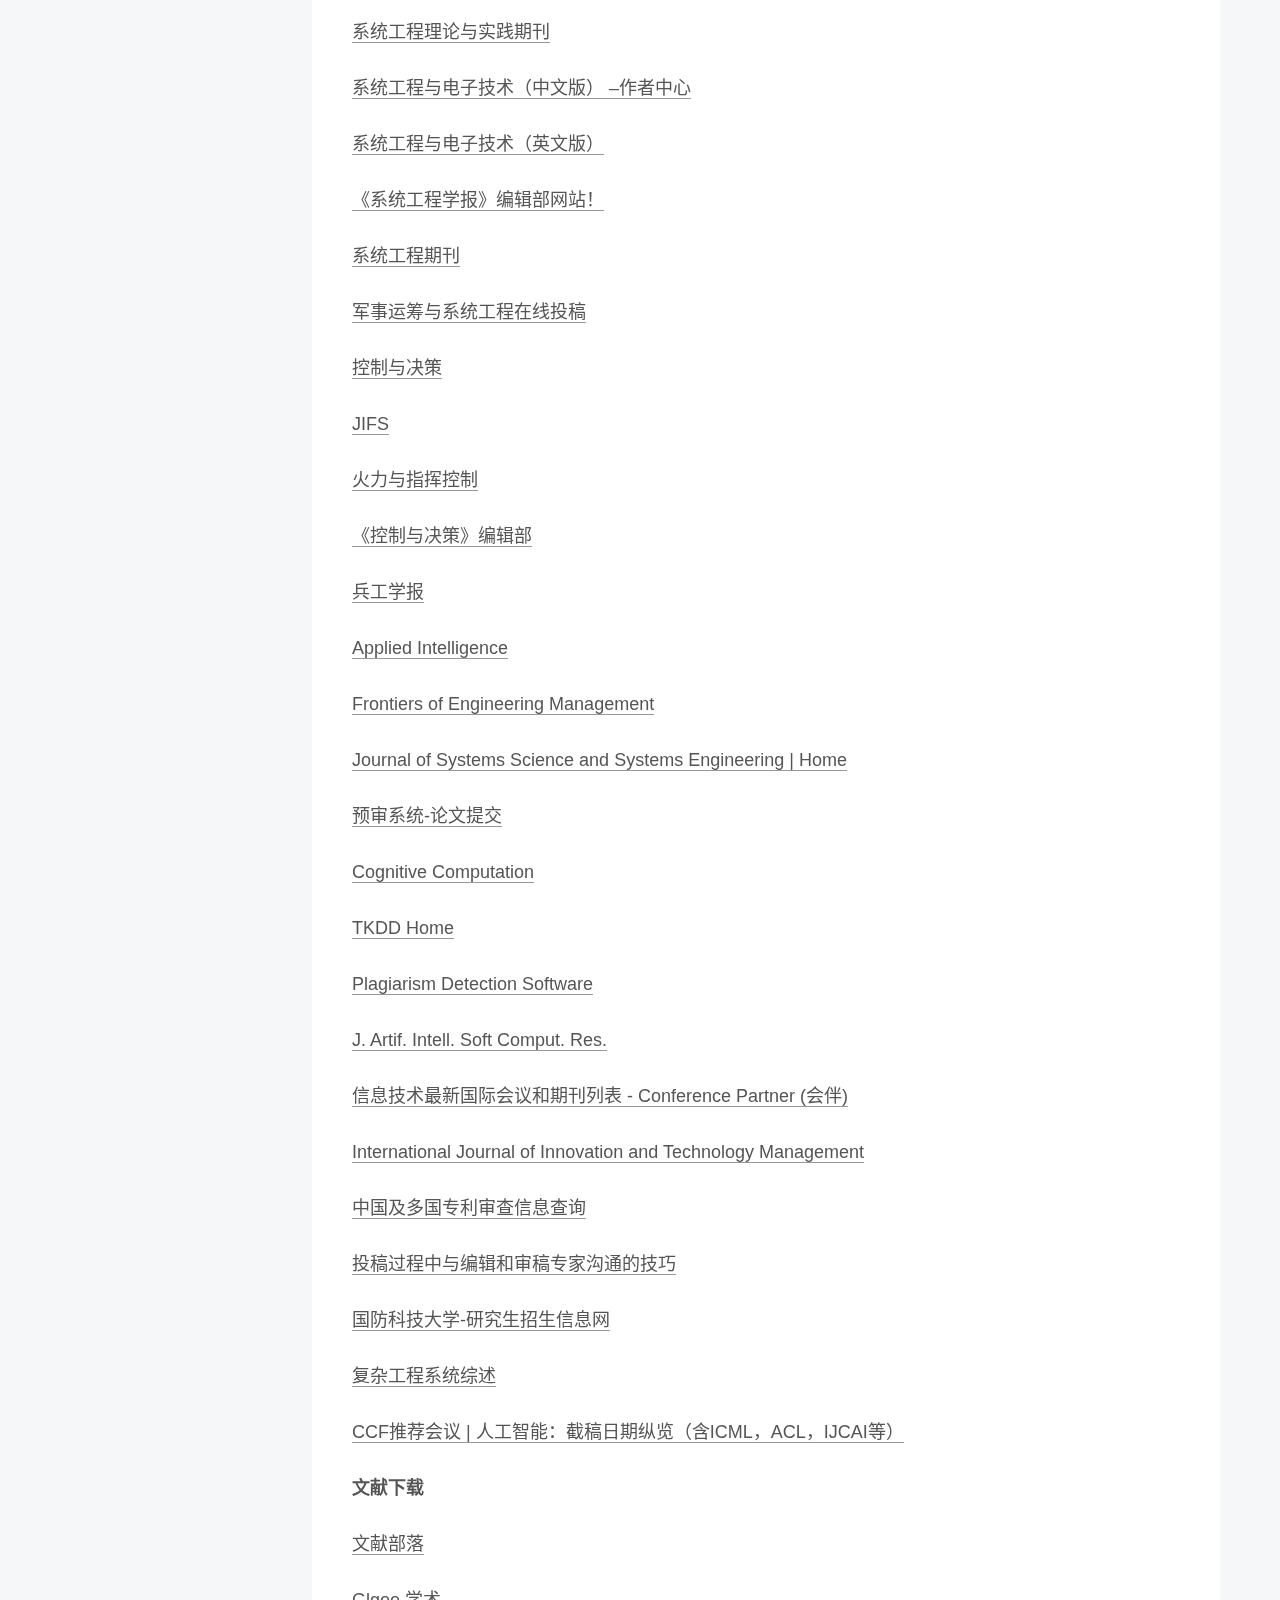
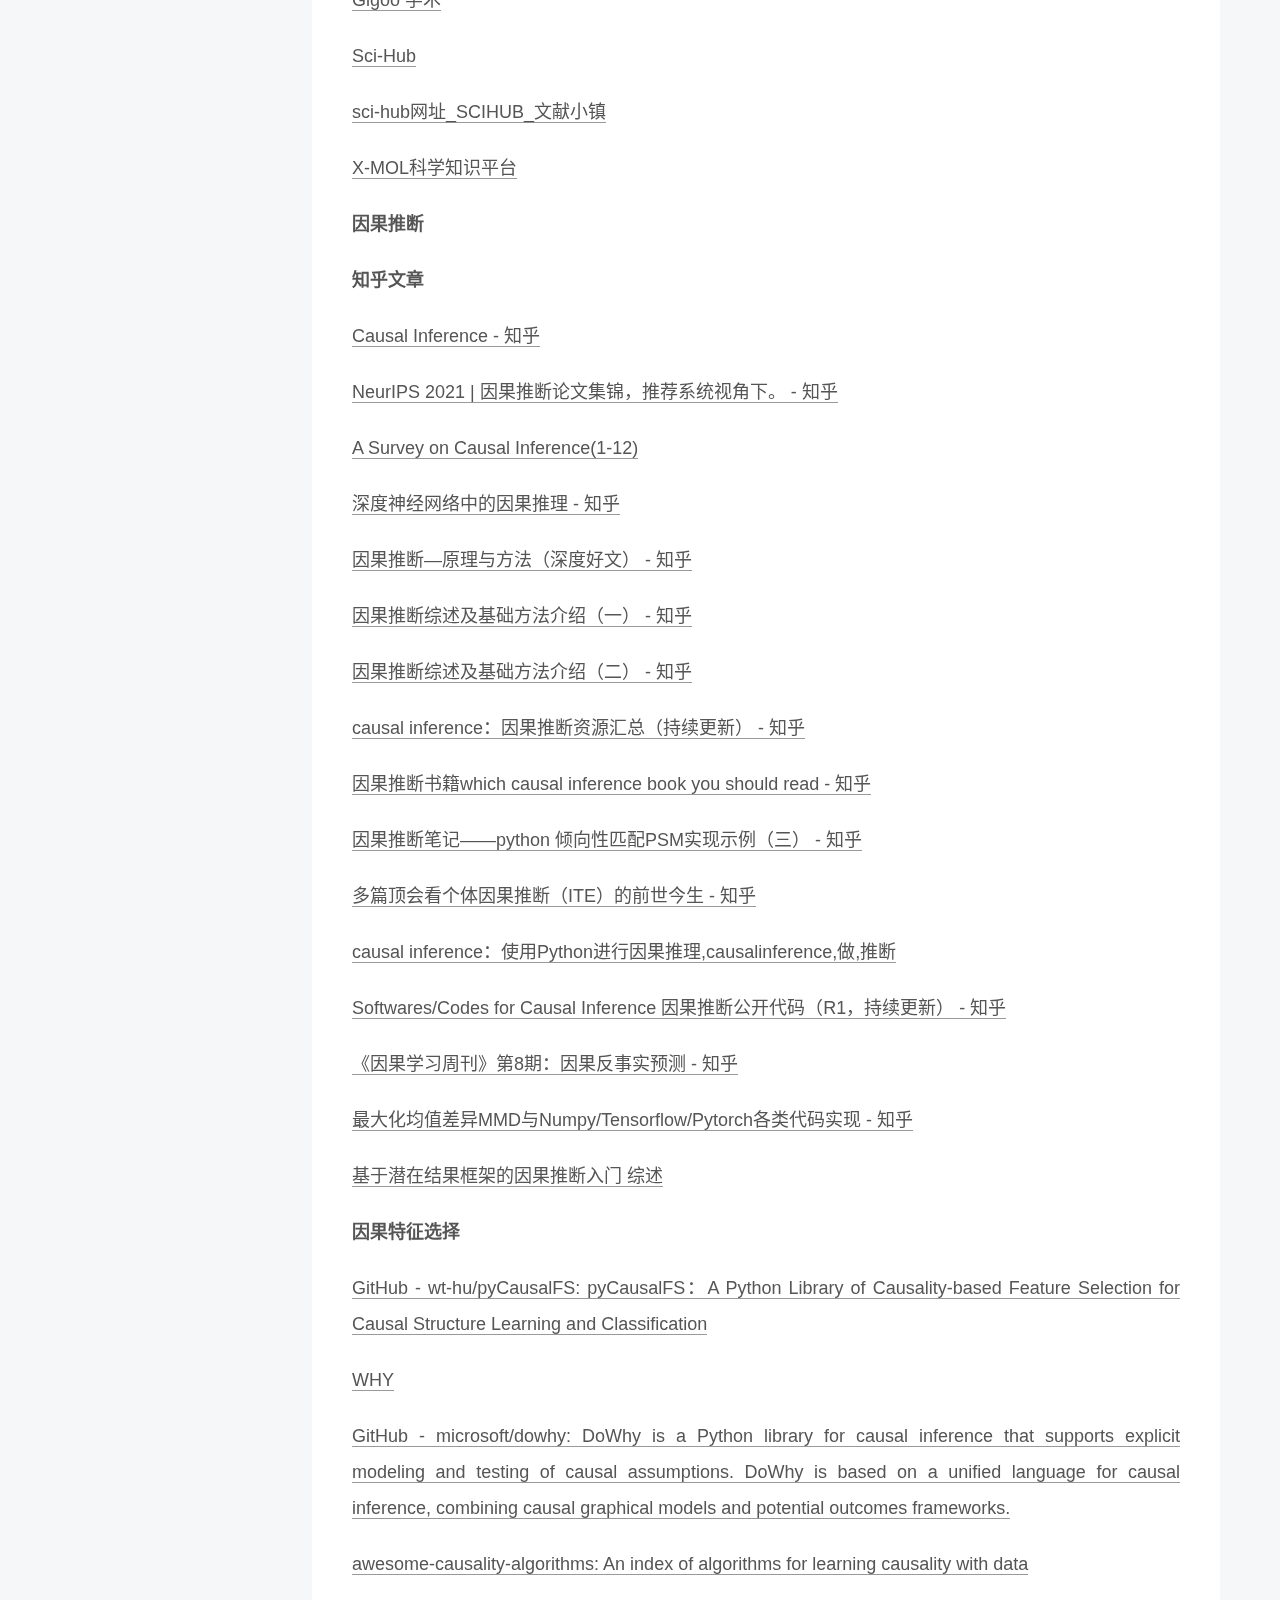
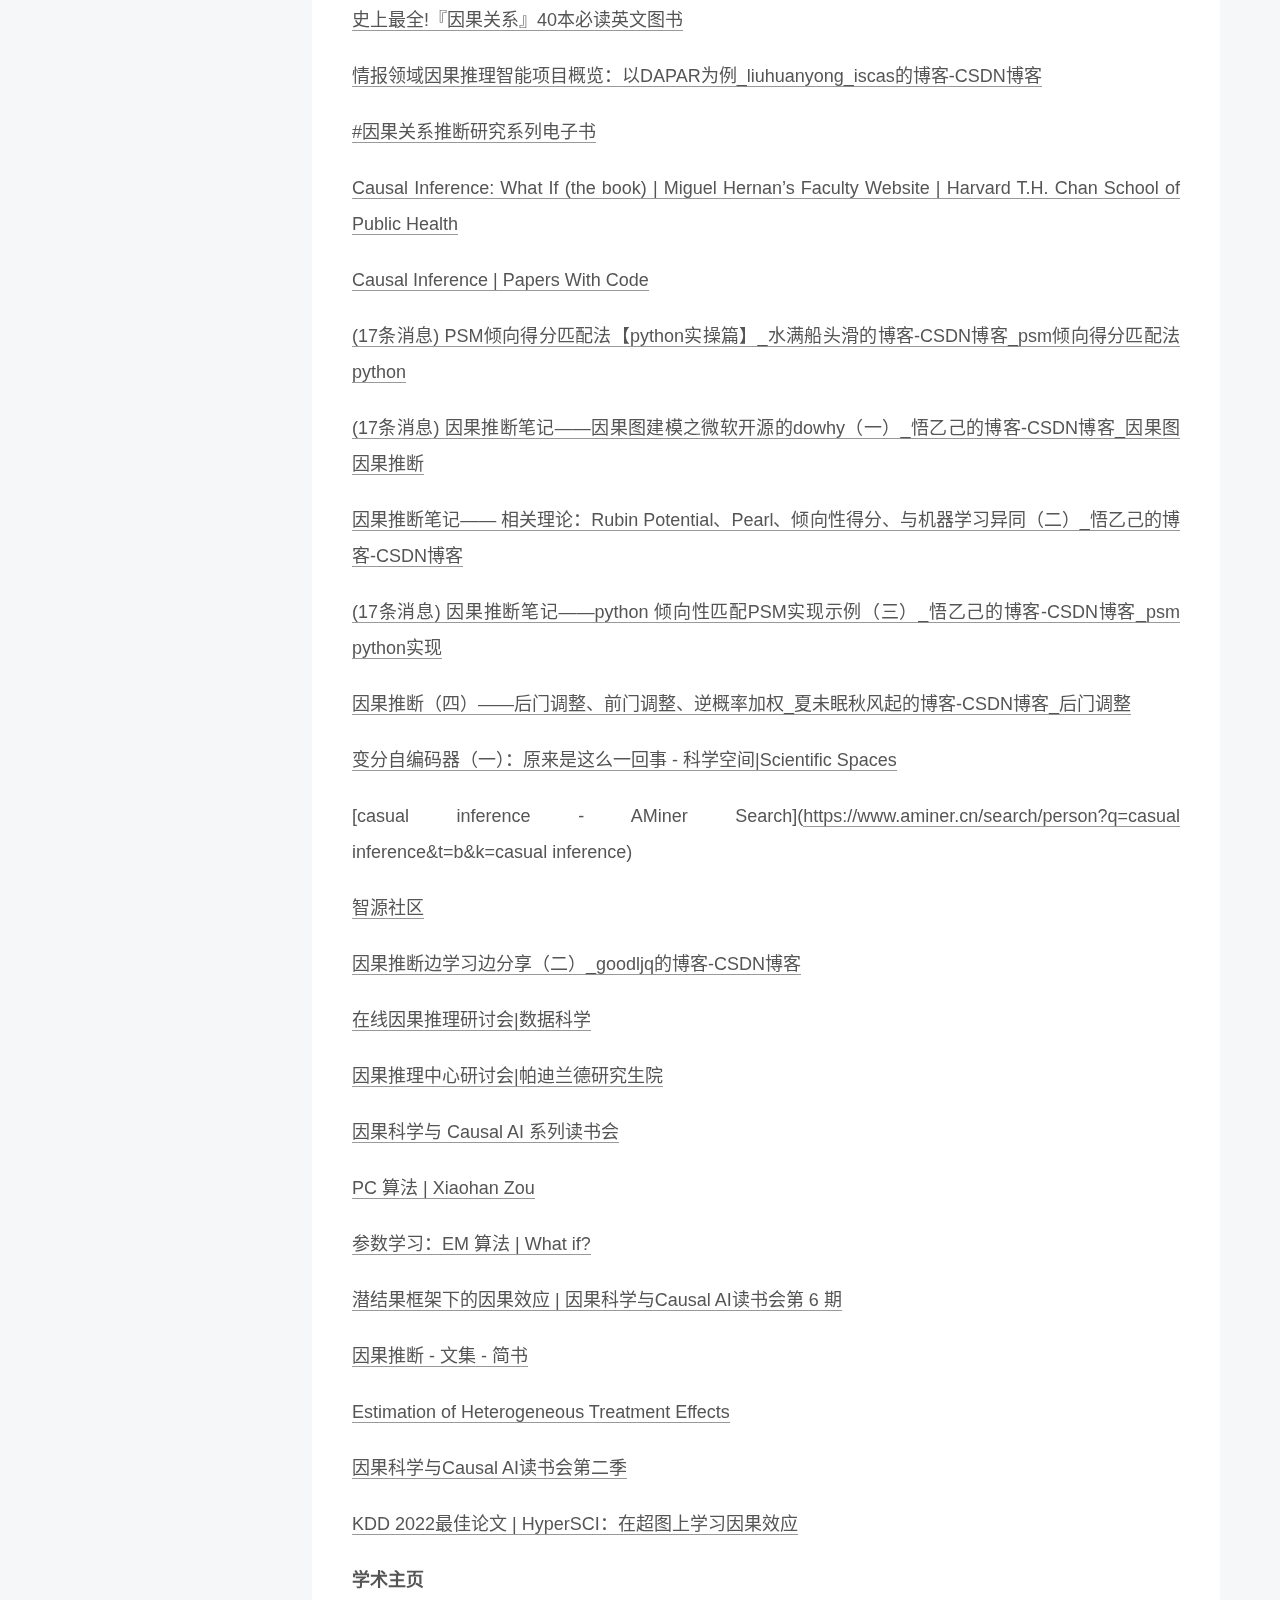
==== commit bfc6b24b: "Site updated: 2022-11-22 23:23:29" ====
--- a/index.html
+++ b/index.html
@@ -169,6 +169,343 @@
   
   
   <article itemscope itemtype="http://schema.org/Article" class="post-block" lang="zh-CN">
+    <link itemprop="mainEntityOfPage" href="http://example.com/2022/11/21/Bookmarks%EF%BC%9Auseful%20website/">
+
+    <span hidden itemprop="author" itemscope itemtype="http://schema.org/Person">
+      <meta itemprop="image" content="/images/avatar.gif">
+      <meta itemprop="name" content="Ruijing Cui">
+      <meta itemprop="description" content="Ph.D. candidate   Major in Management Science and Engineering, College of Systems Engineering, National University of Defense Technology  cuiruijing@nudt.edu.cn">
+    </span>
+
+    <span hidden itemprop="publisher" itemscope itemtype="http://schema.org/Organization">
+      <meta itemprop="name" content="Paper reading for PhD">
+    </span>
+      <header class="post-header">
+        <h2 class="post-title" itemprop="name headline">
+          
+            <a href="/2022/11/21/Bookmarks%EF%BC%9Auseful%20website/" class="post-title-link" itemprop="url">Bookmarks：useful website</a>
+        </h2>
+
+        <div class="post-meta">
+            <span class="post-meta-item">
+              <span class="post-meta-item-icon">
+                <i class="far fa-calendar"></i>
+              </span>
+              <span class="post-meta-item-text">发表于</span>
+              
+
+              <time title="创建时间：2022-11-21 11:36:00 / 修改时间：11:39:07" itemprop="dateCreated datePublished" datetime="2022-11-21T11:36:00+08:00">2022-11-21</time>
+            </span>
+
+          
+
+        </div>
+      </header>
+
+    
+    
+    
+    <div class="post-body" itemprop="articleBody">
+
+      
+          <p>author：崔瑞靖</p>
+<p><strong>收藏夹栏</strong></p>
+<p><a target="_blank" rel="noopener" href="https://www.baidu.com/">百度</a></p>
+<p><a target="_blank" rel="noopener" href="https://cn.bing.com/">必应</a></p>
+<p><a target="_blank" rel="noopener" href="http://www.nudtproxy.yitlink.com/login">远程访问</a></p>
+<p><a target="_blank" rel="noopener" href="http://xueshu.baidu.com/">百度学术</a></p>
+<p><strong>学术查询</strong></p>
+<p><a target="_blank" rel="noopener" href="https://www.zhuanzhi.ai/timeline">专知</a></p>
+<p><a target="_blank" rel="noopener" href="https://paperswithcode.com/">Papers With Code</a></p>
+<p><a target="_blank" rel="noopener" href="https://deepaicode.com/p/code-for-paper-can-transformers-be-strong-treatment-effect-estimators">Code for paper | DeepAICode</a></p>
+<p><a target="_blank" rel="noopener" href="https://deepai.org/">DeepAI: The front page of A.I. | DeepAI</a></p>
+<p><a target="_blank" rel="noopener" href="https://www.aminer.cn/ranks/home">排名 - AMiner</a></p>
+<p><a target="_blank" rel="noopener" href="https://www.annualreviews.org/">Annual Reviews 综述文章期刊</a></p>
+<p><a target="_blank" rel="noopener" href="https://www.researchrabbitapp.com/home">Research Rabbit</a></p>
+<p><a target="_blank" rel="noopener" href="https://journalfinder.elsevier.com/">Elsevier® JournalFinder</a></p>
+<p><a target="_blank" rel="noopener" href="https://publication-recommender.ieee.org/home">IEEE Publication Recommender期刊推荐</a></p>
+<p><a target="_blank" rel="noopener" href="https://ai-paper-collector.vercel.app/r?query=treatment+effect&year=&sp_year=&confs=AAAI&confs=ACL&confs=AISTATS&confs=CIKM&confs=COLING&confs=COLT&confs=CVPR&confs=ECCV&confs=ECIR&confs=EMNLP&confs=ICASSP&confs=ICCV&confs=ICLR&confs=ICML&confs=IJCAI&confs=INTERSPEECH&confs=ISWC&confs=JMLR&confs=KDD&confs=MLSYS&confs=MM&confs=NAACL&confs=NIPS&confs=SIGIR&confs=VLDB&confs=WSDM&confs=WWW">Search Result - AI Paper Collector</a></p>
+<p><a target="_blank" rel="noopener" href="https://ac.scmor.com/">谷歌学术镜像_Google学术搜索导航</a></p>
+<p><a target="_blank" rel="noopener" href="http://ac.scmor.com/">谷歌学术镜像_Google学术搜索导航</a></p>
+<p><a target="_blank" rel="noopener" href="http://www.4243.net/">Google学术搜索镜像_sci-hub网址_大木虫学术导航</a></p>
+<p><a target="_blank" rel="noopener" href="https://ijournal.topeditsci.com/search?keywordType=title&keyword=&ifStart=&ifEnd=&jcr=&categoryId=21d8084f822e47c23062a19cef942725&selfCitingRate=all&compatriotRate=all&pageNum=1&order=&orderType=">期刊查询与选择服务系统</a></p>
+<p><a target="_blank" rel="noopener" href="https://www.connectedpapers.com/">Connected Papers</a></p>
+<p><a target="_blank" rel="noopener" href="http://www.letpub.com.cn/index.php?journalid=3902&page=journalapp&view=detail">INTERNATIONAL JOURNAL OF TECHNOLOGY MANAGEMENT 期刊投稿经验分享，INTERNATIONAL JOURNAL OF TECHNOLOGY MANAGEMENT主页，推荐审稿人、编辑，审稿周期&#x2F;时间，INTERNATIONAL JOURNAL OF TECHNOLOGY MANAGEMENT 期刊信息，版面费多少，中国作者发表文章，是几区，修改意见</a></p>
+<p><a target="_blank" rel="noopener" href="https://www.catalyzex.com/search?query=deep+learning">deep learning: Models, code, and papers - CatalyzeX</a></p>
+<p><a target="_blank" rel="noopener" href="https://www.catalyzex.com/search?query=artificial+neural+network">artificial neural network: Models, code, and papers - CatalyzeX</a></p>
+<p><a target="_blank" rel="noopener" href="http://www.fenqubiao.com/Default.aspx">中国科学院文献情报中心期刊分区表</a></p>
+<p><a target="_blank" rel="noopener" href="https://archive-beta.ics.uci.edu/ml/datasets">datasets</a></p>
+<p><a target="_blank" rel="noopener" href="https://archive.ics.uci.edu/ml/datasets.php">UCI Machine Learning Repository: Data Sets</a></p>
+<p><a target="_blank" rel="noopener" href="https://www.aminer.cn/">AMiner - AI赋能科技情报挖掘</a></p>
+<p><a target="_blank" rel="noopener" href="https://www.paperdigest.org/topic/?topic=icml&year=2022">Paper Digest: ICML-2022</a></p>
+<p><a target="_blank" rel="noopener" href="https://distill.pub/">Distill 论文可视化</a></p>
+<p><a target="_blank" rel="noopener" href="https://correlatesofwar.org/data-sets/">数据集 – 战争的相关性</a></p>
+<p><strong>写papers</strong></p>
+<p><a target="_blank" rel="noopener" href="http://www.tablesgenerator.com/latex_tables">LaTeX表格编辑</a></p>
+<p><a target="_blank" rel="noopener" href="https://www.overleaf.com/?nocdn=true">Overleaf</a></p>
+<p><a target="_blank" rel="noopener" href="https://www.myendnoteweb.com/EndNoteWeb.html?cat=myrefs&">EndNote</a></p>
+<p><a target="_blank" rel="noopener" href="https://www.grammarly.com/?affiliateNetwork=sas&affiliateID=144757">Grammarly</a></p>
+<p><a target="_blank" rel="noopener" href="https://quillbot.com/">Paraphrasing Tool | QuillBot AI</a></p>
+<p><a target="_blank" rel="noopener" href="https://www.phrasebank.manchester.ac.uk/introducing-work/">Academic Phrasebank</a></p>
+<p><a target="_blank" rel="noopener" href="https://prowritingaid.com/en/Analysis/WebEditor/Go?utm_campaign=OnboardingAcademic&utm_medium=email&utm_source=Email-eventbased&utm_content=Academic2WebEditor?utm_source=onboarding&utm_medium=email&utm_campaign=2tryit">ProWritingAid</a></p>
+<p><a target="_blank" rel="noopener" href="http://www.home-for-researchers.com/static/index.html#/">scihub_SCI论文写作神器_论文查重_国家自然科学基金_期刊查询</a></p>
+<p><a target="_blank" rel="noopener" href="http://gen.lib.rus.ec/">Library Genesis</a></p>
+<p><a target="_blank" rel="noopener" href="https://mp.weixin.qq.com/s/AjdXe01DwNSAyyfx0t2RLw">史上最强SCI 论文写作网站总结！（34个论文写作网站请领取）</a></p>
+<p><a target="_blank" rel="noopener" href="http://plagiarisma.net/">Plagiarism Checker查重</a></p>
+<p><a target="_blank" rel="noopener" href="https://www.linggle.com/">Linggle 10^12- Language Reference Search Engines - NLPLab</a></p>
+<p><a target="_blank" rel="noopener" href="https://hiplot-academic.com/basic/pcatools">Hiplot | 数据可视化工具箱</a></p>
+<p><a target="_blank" rel="noopener" href="https://globalinnovationindex.org/analysis-indicator">GII 2013-2020datasets</a></p>
+<p><a target="_blank" rel="noopener" href="https://www.verbosus.com/bibtex-style-examples.html">BibTeX Style Examples</a></p>
+<p><a target="_blank" rel="noopener" href="https://mp.weixin.qq.com/s?__biz=MzI4MDYzNzg4Mw==&mid=2247518322&idx=6&sn=3422a86365e2d55c8539503c8827eb5c&chksm=ebb7b0a6dcc039b098ef542bd632db2b75c8f4f96526b7d844e9da83ad5272b8daa1ab2445bb&mpshare=1&scene=1&srcid=1124PssoEh5IVk7HoioN0FJ6&sharer_sharetime=1606222896285&sharer_shareid=bce0786e4f1449b9738bd32da860598c&key=[base64]&ascene=1&uin=MzU2MjA4NjA=&devicetype=Windows+10+x64&version=6300002f&lang=zh_CN&exportkey=AfXqhQu0nBKove7iDzTtnmY=&pass_ticket=th9B2pThUr/vbT4YtIUisbK2vj5nG/gAZ61YVHipj9//xWv/1klJe9UJwcuSMXnY&wx_header=0">保持高效论文写作的10个原则！</a></p>
+<p><a target="_blank" rel="noopener" href="https://mp.weixin.qq.com/s?__biz=MzIyMzk1MDE3Nw==&mid=2247511476&idx=1&sn=248cddc63bb6fed4296b7204409553a4&chksm=e81489badf6300ac2788eee805e8b82b5574f5107917b6300a7e533cceb3f9db4532b16418a9&mpshare=1&scene=1&srcid=1220AY06gaBX6IFT5Q4te7eZ&sharer_sharetime=1608971136537&sharer_shareid=54cf78c03a9c8c16dbb9e26d06ae9fde&key=[base64]&ascene=1&uin=MzU2MjA4NjA=&devicetype=Windows+10+x64&version=6300002f&lang=zh_CN&exportkey=ASh0RLaR6zoHOuPqnfAbJEs=&pass_ticket=N6wJtWvyB8w3AkPBiAkLbxG0VDvrU8T2ZtHEzFeipYvMHy82nGd/z48XBn2EWAkk&wx_header=0">重磅推荐|史上最全面最标准的数学符号、公式的英语读法</a></p>
+<p><a target="_blank" rel="noopener" href="https://mp.weixin.qq.com/s/drjUsByWEjqJqk1yi0rYZg">SCI论文投稿，全程邮件模板放送！</a></p>
+<p><a target="_blank" rel="noopener" href="https://mp.weixin.qq.com/s/e6tjczgD__st9lpTi1yQiw">SCI论文多产学者的9点自我修养</a></p>
+<p><a target="_blank" rel="noopener" href="https://mp.weixin.qq.com/s/1Sj-t7h2bazri9Sfg3y5pw">SCI投稿各阶段邮件实用模板</a></p>
+<p><a target="_blank" rel="noopener" href="https://wenku.baidu.com/view/19cc36b183d049649a665817.html">HarmonySE系统工程最佳实践</a></p>
+<p><a target="_blank" rel="noopener" href="https://mp.weixin.qq.com/s/Udi54-TD0zHCQX26wQSlPQ">（建议收藏）SCI论文框架与各部分撰文“规则”</a></p>
+<p><a target="_blank" rel="noopener" href="https://www.ithenticate.com.cn/">iThenticate&#x2F;CrossCheck中文网站|英文论文期刊投稿查重|SCI EI会议论文抄袭率检测|免帐号 不收录| www.ithenticate.com.cn</a></p>
+<p><a target="_blank" rel="noopener" href="https://mp.weixin.qq.com/s/bYuiISQmY3FAlWXnPVDKUg">让审稿人头疼的SCI写作细节</a></p>
+<p><a target="_blank" rel="noopener" href="https://mp.weixin.qq.com/s/YUnDXsybt6X24bYKejUZjQ">实用︱SCI论文查重网站</a></p>
+<p><a target="_blank" rel="noopener" href="http://www.uml.org.cn/qiyezjjs/202107202.asp?artid=24203">基于DoDAF的有人&#x2F;无人机协同作战体系结构建模-企业架构</a></p>
+<p><a target="_blank" rel="noopener" href="http://hustsxh.is-programmer.com/posts/38801.html">LaTeX&#x2F;Algorithms 伪代码</a></p>
+<p><a target="_blank" rel="noopener" href="https://tableconvert.com/">Table Convert Online - table to markdown,csv,json,latex table,excel,sql,xml</a></p>
+<p><a target="_blank" rel="noopener" href="https://mp.weixin.qq.com/s/pGx8RVoe3N3AzNJQCeEdUw">各类知识汇总</a></p>
+<p><a target="_blank" rel="noopener" href="https://modelbaba.com/sose/688.html">到底什么是体系、体系架构、体系架构框架、体系工程？-模型巴巴</a></p>
+<p><a target="_blank" rel="noopener" href="http://vpcs.cqvip.com/organ2018/Main/Main">科大图书馆毕业论文查重</a></p>
+<p><a target="_blank" rel="noopener" href="https://secure.aje.com/cn/researcher/grammar-check">AJE 学术英语语法检查器 | AJE</a></p>
+<p><a target="_blank" rel="noopener" href="https://library.nudt.edu.cn/engine2/general/more?typeId=2052241&appId=38178&wfwfid=182&pageId=14132&currentBranch=1&websiteId=0&uid=67789887">图书馆-论文查重</a></p>
+<p><a target="_blank" rel="noopener" href="https://blog.csdn.net/weixin_38673554/article/details/106631468">科研入门 | 学术写作工具网站_CatOneTwo的专栏-CSDN博客_collocaid</a></p>
+<p><a target="_blank" rel="noopener" href="https://levitate-qian.github.io/2020/08/30/latex-code/">【持续更新】论文常用LaTeX代码 | Levitate_</a></p>
+<p><a target="_blank" rel="noopener" href="https://web.mypitaya.com/writing?id=de7abc80-5417-11ed-98a1-297e9462c99c">火龙果写作</a></p>
+<p><a target="_blank" rel="noopener" href="http://121.40.28.62:8181/#/project/cv1?projectId=&archiveId=86">体系结构设计工具</a></p>
+<p><strong>新建文件夹</strong></p>
+<p><strong>翻译</strong></p>
+<p><a target="_blank" rel="noopener" href="https://www.deepl.com/translator">DeepL翻译器</a></p>
+<p><a target="_blank" rel="noopener" href="http://fanyi.youdao.com/">在线翻译_有道</a></p>
+<p><a target="_blank" rel="noopener" href="https://translate.google.cn/">Google 翻译</a></p>
+<p><strong>tools</strong></p>
+<p><a target="_blank" rel="noopener" href="http://wenku.baiduvvv.com/doc/">vvv文档在线导出工具-百度文库下载</a></p>
+<p><a target="_blank" rel="noopener" href="https://www.cnblogs.com/hdawen/p/10131905.html">复杂网络数据集网站</a></p>
+<p><a target="_blank" rel="noopener" href="https://blog.csdn.net/qq_33499889/article/details/104800789?depth_1-utm_source=distribute.pc_relevant.none-task-blog-BlogCommendFromBaidu-9&utm_source=distribute.pc_relevant.none-task-blog-BlogCommendFromBaidu-9">Python爬取新冠肺炎实时数据及其可视化分析_Python_PyQuant-CSDN博客</a></p>
+<p><a target="_blank" rel="noopener" href="https://blog.csdn.net/qq_912917507/article/details/104277492">GIthub上关于新冠肺炎数据整理的项目汇总_网络_qq_912917507的博客-CSDN博客</a></p>
+<p><a target="_blank" rel="noopener" href="https://www.jb51.net/article/143458.htm">Python基于sklearn库的分类算法简单应用示例_python_脚本之家</a></p>
+<p><a target="_blank" rel="noopener" href="https://mail.163.com/">163网易免费邮–中文邮箱第一品牌</a></p>
+<p><a target="_blank" rel="noopener" href="https://www.brighttalk.com/webcast/12231/344409?player-preauth=N+4W9B9ZvWyNbKxw4p4Xr8WX7hE4alKjOmAJ8OvxY6Q=&utm_source=brighttalk-recommend&utm_campaign=network_weekly_email&utm_medium=email&utm_content=collab&utm_term=222020">Unified Architecture Framework® (UAF®)</a></p>
+<p><a target="_blank" rel="noopener" href="https://xpdf.net/">超级PDF_PDF转Word_PDF怎么转换成Word - 超级PDF</a></p>
+<p><a target="_blank" rel="noopener" href="http://www.m1page.com/s/aavfhc#block">Y749-高品质PPT模版</a></p>
+<p><a target="_blank" rel="noopener" href="http://www.ebuymed.cn/">百度文库下载券_百度文库免费下载_下载百度文库_百度文库免费下载方法</a></p>
+<p><a target="_blank" rel="noopener" href="http://cookdata.cn/course/note_home/?tag=%E6%95%B0%E6%8D%AE%E5%8F%AF%E8%A7%86%E5%8C%96">数据酷客</a></p>
+<p><a target="_blank" rel="noopener" href="http://www.360doc.com/content/19/0830/13/48906365_858043882.shtml">【学习笔记】装备试验鉴定与体系建模（二）</a></p>
+<p><a target="_blank" rel="noopener" href="https://blog.csdn.net/qq_38735475/article/details/97576406">用python爬取需要登录的网站_qq_38735475的博客-CSDN博客_python</a></p>
+<p><a target="_blank" rel="noopener" href="https://uzer.me/z/apps">UZER.ME – 您的云端超级应用空间</a></p>
+<p><a target="_blank" rel="noopener" href="https://www.biendata.xyz/competition/ccks_2020_8/">CCKS 2020: 面向试验鉴定的命名实体识别任务 - Biendata</a></p>
+<p><a target="_blank" rel="noopener" href="https://leetcode-cn.com/problemset/all/">题库 - 力扣 (LeetCode) 全球极客挚爱的技术成长平台</a></p>
+<p><a target="_blank" rel="noopener" href="https://shimo.im/docs/K993gCdQY9wgRG9T/read">RLChina2020：强化学习学习资料汇总</a></p>
+<p><a target="_blank" rel="noopener" href="https://cpipc.chinadegrees.cn/pw/hp">中国研究生创新实践系列大赛管理平台</a></p>
+<p><a target="_blank" rel="noopener" href="https://mail.nudt.edu.cn/">国防科技大学电子邮件系统</a></p>
+<p><a target="_blank" rel="noopener" href="http://www.d1net.com/cio/ciotech/563377.html">2020年的13个顶级企业架构工具 - CIO频道 - 企业网D1Net - 企业IT 第1门户</a></p>
+<p><a target="_blank" rel="noopener" href="http://www.letpub.com.cn/index.php?page=grant">自科基金查询</a></p>
+<p><a target="_blank" rel="noopener" href="http://yjszs.nudt.edu.cn/index/index.view">国防科技大学-研究生招生信息网</a></p>
+<p><a target="_blank" rel="noopener" href="http://www.html22.com/zh/">网页转换助手</a></p>
+<p><a target="_blank" rel="noopener" href="http://tool.uml.com.cn/ToolsEA/download.asp">Enterprise Architect-工具-火龙果软件 - 关心工作者的实践</a></p>
+<p><a target="_blank" rel="noopener" href="http://www.uml.org.cn/modeler/2020011511.asp">企业架构、TOGAF与 ArchiMate 概览</a></p>
+<p><a target="_blank" rel="noopener" href="https://blog.csdn.net/qq_39390545/article/details/102935313">查询硬盘序列号</a></p>
+<p><a target="_blank" rel="noopener" href="https://mykel.kochenderfer.com/textbooks/">Textbooks | Mykel J. Kochenderfer</a></p>
+<p><a target="_blank" rel="noopener" href="http://request.uml.com.cn/chengzhang/mobile/oneSubject8253.asp?wID=1487&utype=jm">“建模者”月刊-2021年2月</a></p>
+<p><a target="_blank" rel="noopener" href="https://mp.weixin.qq.com/s/crfUqHrHGP48k4ayYyOTYA">SysML系列培训合集</a></p>
+<p><a target="_blank" rel="noopener" href="http://www.socsci.uci.edu/~cragin/fsQCA/software.shtml">fs &#x2F; QCA软件</a></p>
+<p><a target="_blank" rel="noopener" href="https://www.gif.cn/">GIF制作 视频转GIF GIF合成 GIF拼图 在线GIF压缩-gif.cn–GIF中文网</a></p>
+<p><a target="_blank" rel="noopener" href="https://www.visual-paradigm.com/editions/enterprise/">Visual Paradigm Enterprise</a></p>
+<p><a target="_blank" rel="noopener" href="http://weixin.uml.com.cn/video/wvh5.asp?vidID=3454">基于EA的业务分析-使用测试用例进行需求验证</a></p>
+<p><a target="_blank" rel="noopener" href="https://www.teamviewer.cn/cn/documents/?version=15.18.5+">TeamViewer：你所需要知道的一切|TeamViewer</a></p>
+<p><a target="_blank" rel="noopener" href="https://mp.weixin.qq.com/s/fs9KFJoYLIgtkUxV6VPvCQ">海战场无人机典型作战应用场景构想</a></p>
+<p><a target="_blank" rel="noopener" href="https://www.brighttalk.com/webcast/12231/394559">统一框架框架（UAF）的技术更新</a></p>
+<p><a target="_blank" rel="noopener" href="https://www.brighttalk.com/webcast/12231/479263?utm_medium=web&utm_source=brighttalk-portal&utm_campaign=player-page-feed">UAF 企业架构 (EA) 指南简介</a></p>
+<p><a target="_blank" rel="noopener" href="https://blog.csdn.net/idwtwt/article/details/78017565?utm_medium=distribute.pc_relevant.none-task-blog-baidujs_baidulandingword-0&spm=1001.2101.3001.4242">Windows下查看GPU(NVIDIA)使用情况_idwtwt的专栏-CSDN博客_查看gpu使用情况</a></p>
+<p><a target="_blank" rel="noopener" href="https://mycolor.space/?hex=%234D2196&sub=1">ColorSpace - Color Palettes Generator and Color Gradient Tool</a></p>
+<p><a target="_blank" rel="noopener" href="https://greasyfork.org/zh-CN/scripts?q=%E7%99%BE%E5%BA%A6%E6%96%87%E5%BA%93">用户脚本</a></p>
+<p><a target="_blank" rel="noopener" href="https://mrs-ux.mrs-prod-7d4bdc08e7ddc90fa89b373d95c240eb-0000.us-south.containers.appdomain.cloud/marketing/iwm/platform/mrs/assets/DownloadList?source=RATLe-RHAPDEV-EVAL&lang=zh_CN">MRS Rhapsody</a></p>
+<p><a target="_blank" rel="noopener" href="https://mp.weixin.qq.com/s/erVs03_m8fwt-4s805FOpQ">公式编辑器MathType 7.4.8.0 for Windows 破解版</a></p>
+<p><a target="_blank" rel="noopener" href="http://bbcjzm.neea.edu.cn/html1/folder/1508/786-1.htm">补办成绩证明 - 中国教育考试网</a></p>
+<p><a target="_blank" rel="noopener" href="https://zhuanlan.zhihu.com/p/68234562?utm_source=wechat_session&utm_medium=social&utm_oi=1350933489081151488&utm_campaign=shareopn">对抗机器学习（Adversarial Machine Learning）发展现状 - 知乎</a></p>
+<p><a target="_blank" rel="noopener" href="https://mp3cut.net/cn/">音频剪辑</a></p>
+<p><a target="_blank" rel="noopener" href="https://isisn.nsfc.gov.cn/egrantweb/">国家自然科学基金管理信息系统</a></p>
+<p><a target="_blank" rel="noopener" href="https://zhongce.sina.com.cn/article/view/23687">简单几步，实现Windows10下全黑模式_原创_新浪众测</a></p>
+<p><a target="_blank" rel="noopener" href="https://mp.weixin.qq.com/s/wozL6Jcic_pKjAhSpU6zQw">解读“马赛克战”</a></p>
+<p><a target="_blank" rel="noopener" href="https://c.m.163.com/news/a/H0T1HT0U0511DV4H.html">美国防部作战试验与鉴定局《2021财年报告》(全文)</a></p>
+<p><a target="_blank" rel="noopener" href="https://datawhalechina.github.io/pumpkin-book/#/">南瓜书PumpkinBook</a></p>
+<p><a target="_blank" rel="noopener" href="https://libfw.nudt.edu.cn/Baseinfo/Allorder">图书汇采平台</a></p>
+<p><a target="_blank" rel="noopener" href="https://www.voidtools.com/zh-cn/downloads/">Everything</a></p>
+<p><strong>Python****相关</strong></p>
+<p><a target="_blank" rel="noopener" href="https://github.com/RuijingCui/Local_File_Copy">RuijingCui&#x2F;Local_File_Copy: Copy from the local file</a></p>
+<p><a target="_blank" rel="noopener" href="https://wandb.ai/home">Home – Weights &amp; Biases</a></p>
+<p><a target="_blank" rel="noopener" href="https://mp.weixin.qq.com/s?__biz=MzI4MDYzNzg4Mw==&mid=2247508684&idx=4&sn=8aeb273680ad0e4c7867c3d0cc7a6ad7&chksm=ebb79a18dcc0130e13326a59b6267a52d71f35a93258acfe4dd050d10f8ae8979bd79d485db7&mpshare=1&scene=1&srcid=0827RgcyWzHdudLpw5RbUFpw&sharer_sharetime=1598493357368&sharer_shareid=d48939d3debfeb0435c44163fa59f4c6&key=[base64]&ascene=1&uin=MzU2MjA4NjA=&devicetype=Windows+7+x64&version=62090529&lang=zh_CN&exportkey=AdpX5ky4WqTzT/L8YcHqk+s=&pass_ticket=G1upUX1BAYENAT3LObVjmygMfgp4R34mRpQdZj1WiN8=">使用统计函数绘制简单图形</a></p>
+<p><a target="_blank" rel="noopener" href="https://www.bilibili.com/video/BV1Y7411d7Ys?p=10">《PyTorch深度学习实践》完结合集_哔哩哔哩 (゜-゜)つロ 干杯~-bilibili</a></p>
+<p><a target="_blank" rel="noopener" href="https://mp.weixin.qq.com/s?__biz=MzIxODM4MjA5MA==&mid=2247497117&idx=2&sn=ff6ce8dc7e29597cdc5b6452d6a967c7&chksm=97e9dff8a09e56ee9dd5ff8b8a3176253aa9c9dbe58c171205bc214c93ab763e4b92335ee60c&mpshare=1&scene=1&srcid=08287D3Wxz97EYoFdRS7EIXU&sharer_sharetime=1598601396035&sharer_shareid=d48939d3debfeb0435c44163fa59f4c6&key=[base64]&ascene=1&uin=MzU2MjA4NjA=&devicetype=Windows+7+x64&version=62090529&lang=zh_CN&exportkey=AewHHQ2+GJ5qscSE3kjC634=&pass_ticket=G1upUX1BAYENAT3LObVjmygMfgp4R34mRpQdZj1WiN8=">论文绘图神器来了：一行代码绘制不同期刊格式图表，哈佛博士后开源</a></p>
+<p><a target="_blank" rel="noopener" href="https://mp.weixin.qq.com/s?__biz=MzI4MjM1NzQ0OA==&mid=2247488163&idx=2&sn=778041405c000677aaa5c35fe54d6780&chksm=eb9a6904dcede012cf343d04669622c4ab7be7606b1982503058fd1d14e5a6cdf9675136627f&mpshare=1&scene=1&srcid=0829EprFO2cU6NNqzJC1sF47&sharer_sharetime=1598632770275&sharer_shareid=d48939d3debfeb0435c44163fa59f4c6&key=[base64]&ascene=1&uin=MzU2MjA4NjA=&devicetype=Windows+7+x64&version=62090529&lang=zh_CN&exportkey=AcmbbgVrdopUv5EFanzd9YM=&pass_ticket=G1upUX1BAYENAT3LObVjmygMfgp4R34mRpQdZj1WiN8=">吴恩达推荐笔记：22 张图总结深度学习全部知识</a></p>
+<p><a target="_blank" rel="noopener" href="https://blog.csdn.net/The_Time_Runner/article/details/103364257?utm_medium=distribute.pc_relevant.none-task-blog-BlogCommendFromMachineLearnPai2-2.channel_param&depth_1-utm_source=distribute.pc_relevant.none-task-blog-BlogCommendFromMachineLearnPai2-2.channel_param">Python通过Numba实现GPU加速_漫步量化-CSDN博客</a></p>
+<p><a target="_blank" rel="noopener" href="https://github.com/yizhen20133868/Plot-Pictures-Tutorial-for-Paper">https://github.com/yizhen20133868/Plot-Pictures-Tutorial-for-Paper</a></p>
+<p><a target="_blank" rel="noopener" href="https://blog.csdn.net/ztf312/article/details/102474190?utm_medium=distribute.pc_relevant_t0.none-task-blog-BlogCommendFromMachineLearnPai2-1.channel_param&depth_1-utm_source=distribute.pc_relevant_t0.none-task-blog-BlogCommendFromMachineLearnPai2-1.channel_param">(1条消息) 【Python】绘制热力图seaborn.heatmap，cmap设置颜色的参数_小白兔de窝-CSDN博客</a></p>
+<p><a target="_blank" rel="noopener" href="https://mp.weixin.qq.com/s?__biz=MzIzMjQyNzQ5MA==&mid=2247522354&idx=1&sn=980be501fd4628eccfd840fcf5c988e2&chksm=e897c2bfdfe04ba97a5c1fe8f5b8755c6567cefb0354c7555a84fc953120a0161ffb34b28f72&mpshare=1&scene=1&srcid=1028tKwlT1LEKo9qetO1Ih8A&sharer_sharetime=1603894576143&sharer_shareid=e70ac9c493e0ff8492c7c28f282efdcd&key=[base64]&ascene=1&uin=MzU2MjA4NjA=&devicetype=Windows+10+x64&version=6300002f&lang=zh_CN&exportkey=Ae2S7mQhcVjigo0YjMadBAE=&pass_ticket=yisVBA7uBsd0tFoZCO0L2zsNYQiwFtP8xMcHzr6N8gTe1bfQJJpDtgE1MfRlKVrD&wx_header=0">复杂系统自动建模综述：描述、预测与理论发现</a></p>
+<p><a target="_blank" rel="noopener" href="https://blog.csdn.net/qq_40195360/article/details/86605860">Seaborn常见绘图总结_平凡简单的执着-CSDN博客</a></p>
+<p><a target="_blank" rel="noopener" href="https://mp.weixin.qq.com/s?__biz=MzI4MDYzNzg4Mw==&mid=2247515144&idx=5&sn=a9d3c687c7c885126bd883e5cbf747ec&chksm=ebb784dcdcc00dca05eaa3e8b8a066ffa2e9f8b09d7db874c3f5bbdcc64769732d159985d121&mpshare=1&scene=1&srcid=1027yhYI389VrusRQA5nd4Fl&sharer_sharetime=1603805079644&sharer_shareid=bce0786e4f1449b9738bd32da860598c&key=[base64]&ascene=1&uin=MzU2MjA4NjA=&devicetype=Windows+10+x64&version=6300002f&lang=zh_CN&exportkey=Af9kb+T7eGtNZA+3MC4qzN4=&pass_ticket=6qfXDpN0lENQtK2B9RfnJ4+Vsg5Vr5DAzlBXZ1ewgGTtSGlE3E6hJXaI5gGBRQf5&wx_header=0">收藏！万字Matplotlib实操总结，几行代码实现数据绘图</a></p>
+<p><a target="_blank" rel="noopener" href="https://blog.csdn.net/sinat_16388393/article/details/91427631?utm_medium=distribute.pc_relevant.none-task-blog-utm_term-3&spm=1001.2101.3001.4242">(1条消息) 机器学习模型评估的方法总结（回归、分类模型的评估）_sinat_16388393的博客-CSDN博客_模型评估方法</a></p>
+<p><a target="_blank" rel="noopener" href="https://blog.csdn.net/qq_41196472/article/details/105750802">(1条消息) 线性不可分二分类问题的神经网络方法（pytorch实现）_Celeste的博客-CSDN博客</a></p>
+<p><a target="_blank" rel="noopener" href="https://tefuirnever.blog.csdn.net/article/details/99818078?utm_medium=distribute.pc_relevant.none-task-blog-BlogCommendFromBaidu-2.control&depth_1-utm_source=distribute.pc_relevant.none-task-blog-BlogCommendFromBaidu-2.control">sklearn.neighbors.KNeighborsClassifier()函数解析（最清晰的解释）_种树最好的时间是10年前，其次是现在！！！-CSDN博客</a></p>
+<p><a target="_blank" rel="noopener" href="https://blog.csdn.net/linzhjbtx/article/details/85722187">(1条消息) Python中决策树分类器DecisionTreeClassifier参数和经验总结_linzhjbtx的博客-CSDN博客</a></p>
+<p><a target="_blank" rel="noopener" href="https://blog.csdn.net/w952470866/article/details/78987265/">(1条消息) sklearn随机森林分类类RandomForestClassifier_w952470866的专栏-CSDN博客_randomforestclassifier</a></p>
+<p><a target="_blank" rel="noopener" href="https://www.cnblogs.com/jasonfreak/p/5720137.html">使用sklearn进行集成学习——实践 - jasonfreak - 博客园</a></p>
+<p><a target="_blank" rel="noopener" href="https://mp.weixin.qq.com/s/V4KIB6_zNomjy-TsJE98Dw">Matplotlib绘图参数设置</a></p>
+<p><a target="_blank" rel="noopener" href="https://blog.csdn.net/a358463121/article/details/52145260">(2条消息) missForest一种非参数的缺失值填补方法_Jie Qiao的专栏-CSDN博客</a></p>
+<p><a target="_blank" rel="noopener" href="https://echarts.apache.org/examples/zh/index.html#chart-type-sunburst">最全ECharts绘图</a></p>
+<p><a target="_blank" rel="noopener" href="https://echarts.apache.org/examples/zh/index.html#chart-type-lines">Examples - Apache ECharts (incubating)</a></p>
+<p><a target="_blank" rel="noopener" href="https://mp.weixin.qq.com/s/TjS92iQaz5ihsW7uyQXEOg">从SGD到NadaMax，十种优化算法原理及实现</a></p>
+<p><a target="_blank" rel="noopener" href="https://mp.weixin.qq.com/s/-8FGa5q0bNGUJfKgwX65ug">21张让你代码能力突飞猛进的速查表（神经网络、线性代数、可视化等）</a></p>
+<p><a target="_blank" rel="noopener" href="https://mp.weixin.qq.com/s/8JqgJXFjqmSNJH0cQKHkhg">25个常用Matplotlib图的Python代码</a></p>
+<p><a target="_blank" rel="noopener" href="https://blog.csdn.net/u010381985/article/details/56013133?utm_source=blogxgwz9">(2条消息) 最优化方法的Matlab实现_小白的专栏-CSDN博客</a></p>
+<p><a target="_blank" rel="noopener" href="https://github.com/LAMDA-NJU/Deep-Forest">GitHub - LAMDA-NJU&#x2F;Deep-Forest: An implementation of Deep Forest 2021.2.1.</a></p>
+<p><a target="_blank" rel="noopener" href="https://github.com/calvin-zcx/ndcn">GitHub - calvin-zcx&#x2F;ndcn: Neural Dynamics on Complex Networks</a></p>
+<p><a target="_blank" rel="noopener" href="https://blog.csdn.net/qq_39388410/article/details/108941999">(6条消息) Contrastive Learning（对比学习，MoCo，SimCLR，BYOL，SimSiam）_nakaizura-CSDN博客</a></p>
+<p><a target="_blank" rel="noopener" href="https://mp.weixin.qq.com/s/sKtdV15r2eDrunLB_YGAwA">【效率】超详细！手把手带你快速入门 GitHub！</a></p>
+<p><a target="_blank" rel="noopener" href="https://mp.weixin.qq.com/s/3bydb8bahTZMrDsVC-Dt4w">数据分析最有用的25个 Matplotlib图</a></p>
+<p><a target="_blank" rel="noopener" href="https://blog.csdn.net/qq_36564503/article/details/106456115">pycharm消除.py文件中import自己包出现红色波浪线（执行正常）_一越王超的博客-CSDN博客</a></p>
+<p><a target="_blank" rel="noopener" href="https://mp.weixin.qq.com/s/cu_HQPlXygl5AZzq3GHCtQ">使用VSCode编写LaTeX</a></p>
+<p><a target="_blank" rel="noopener" href="https://zhuanlan.zhihu.com/p/84206752">NDCG指标的含义及实现</a></p>
+<p><a target="_blank" rel="noopener" href="https://echarts.apache.org/zh/option.html#series-tree.lineStyle.color">Documentation - Apache ECharts</a></p>
+<p><a target="_blank" rel="noopener" href="https://echarts.apache.org/examples/zh/editor.html?c=tree-basic">GII index</a></p>
+<p><a target="_blank" rel="noopener" href="https://mp.weixin.qq.com/s/YMoN4Hr5Rf1afcrYMcGjXw">高颜值的神经网络可视化工具：3D、彩色、可定制，还能可视化参数重要性</a></p>
+<p><a target="_blank" rel="noopener" href="https://mp.weixin.qq.com/s/jcnoBtxHqtQoaFXlrRSoUA">【机器学习】随机森林、GBDT、XGBoost、LightGBM等集成学习代码练习</a></p>
+<p><a target="_blank" rel="noopener" href="https://blog.csdn.net/abcdefg90876/article/details/114109237?spm=1001.2101.3001.6650.2&utm_medium=distribute.pc_relevant.none-task-blog-2~default~LandingCtr~HighlightScore-2.queryctrv2&depth_1-utm_source=distribute.pc_relevant.none-task-blog-2~default~LandingCtr~HighlightScore-2.queryctrv2&utm_relevant_index=5">增量学习(Incremental Learning)小综述_abcdefg90876的博客-CSDN博客</a></p>
+<p><a target="_blank" rel="noopener" href="https://blog.csdn.net/mieleizhi0522/article/details/82142856">(17条消息) python中yield的用法详解——最简单，最清晰的解释_冯爽朗的博客-CSDN博客_yield</a></p>
+<p><a target="_blank" rel="noopener" href="https://blog.csdn.net/u011066470/article/details/104446742?spm=1001.2101.3001.6661.1&utm_medium=distribute.pc_relevant_t0.none-task-blog-2~default~CTRLIST~Rate-1.pc_relevant_paycolumn_v3&depth_1-utm_source=distribute.pc_relevant_t0.none-task-blog-2~default~CTRLIST~Rate-1.pc_relevant_paycolumn_v3&utm_relevant_index=1">(17条消息) Python：sklearn数据预处理中fit(),transform()与fit_transform()的区别_健康平安的活着的博客-CSDN博客_fit和fit_transform</a></p>
+<p><a target="_blank" rel="noopener" href="https://blog.csdn.net/yeshang_lady/article/details/105345653">(17条消息) Pandas中的unique()和nunique()方法_Sun_Sherry的博客-CSDN博客_pandas unique方法</a></p>
+<p><a target="_blank" rel="noopener" href="https://blog.csdn.net/maymay_/article/details/80198468/">(17条消息) pandas.get_dummies 的用法_魔术师_的博客-CSDN博客_pandas.get_dummies</a></p>
+<p><a target="_blank" rel="noopener" href="https://blog.csdn.net/qq_41780295/article/details/119795152">(17条消息) Github 上 annie 下载神器的安装及使用教程_景墨轩的博客-CSDN博客_annie github</a></p>
+<p><a target="_blank" rel="noopener" href="https://blog.csdn.net/weixin_41529093/article/details/114929056">pycharm专业版连接远程服务器【实测成功】_captain飞虎大队的博客-CSDN博客</a></p>
+<p><a target="_blank" rel="noopener" href="https://cloud.tencent.com/developer/article/1052770">入门|详解机器学习中的梯度消失、爆炸原因及其解决方法 - 云+社区 - 腾讯云</a></p>
+<p><a target="_blank" rel="noopener" href="https://mp.weixin.qq.com/s/1vmAGAlB2WLXXxZIbxt0ig">21张让你代码能力突飞猛进的速查表（机器学习、Python、可视化等）</a></p>
+<p><a target="_blank" rel="noopener" href="https://mp.weixin.qq.com/s/2PFGfdrHLBND_nsYpooRyQ">【他山之石】PyTorch常用代码段合集</a></p>
+<p><a target="_blank" rel="noopener" href="http://c.biancheng.net/tensorflow/">TensorFlow教程：TensorFlow快速入门教程（非常详细）</a></p>
+<p><a target="_blank" rel="noopener" href="https://blog.csdn.net/mao_hui_fei/article/details/119952115">(17条消息) win10安装cuda10.2+tensorflow 1.14.0_翟羽嚄的博客-CSDN博客_cuda10.2安装 windows</a></p>
+<p><a target="_blank" rel="noopener" href="https://taorui.blog.csdn.net/article/details/96881118?spm=1001.2101.3001.6661.1&utm_medium=distribute.pc_relevant_t0.none-task-blog-2~default~CTRLIST~PayColumn-1-96881118-blog-123432198.pc_relevant_paycolumn_v3&depth_1-utm_source=distribute.pc_relevant_t0.none-task-blog-2~default~CTRLIST~PayColumn-1-96881118-blog-123432198.pc_relevant_paycolumn_v3&utm_relevant_index=1">(17条消息) annoconda 创建虚拟环境 删除虚拟环境_大数据AI笔记的博客-CSDN博客_conda 删除虚拟环境</a></p>
+<p><a target="_blank" rel="noopener" href="https://pypi.tuna.tsinghua.edu.cn/simple/tensorflow/">Python包镜像</a></p>
+<p><a target="_blank" rel="noopener" href="https://mp.weixin.qq.com/s/CnVv1QA6w4QxR6zYMy795g">https://mp.weixin.qq.com/s/CnVv1QA6w4QxR6zYMy795g</a></p>
+<p><a target="_blank" rel="noopener" href="https://www.zhihu.com/question/479601426/answer/2264406037?utm_source=wechat_session&utm_medium=social&utm_oi=889587334100717568&utm_content=group1_Answer&utm_campaign=shareopn">(29 封私信 &#x2F; 80 条消息) 入门深度学习，怎样快速提升深度学习方向的coding能力（看、写）？ - 知乎</a></p>
+<p><a target="_blank" rel="noopener" href="https://www.zhihu.com/question/442492817/answer/2463490440?utm_source=wechat_session&utm_medium=social&utm_oi=889587334100717568&utm_content=group3_Answer&utm_campaign=shareopn">(29 封私信 &#x2F; 80 条消息) 有没有适合新手练习 Python 的做题类网站？ - 知乎</a></p>
+<p><a target="_blank" rel="noopener" href="https://zhuanlan.zhihu.com/p/82312421">十分钟理解Transformer - 知乎</a></p>
+<p><a target="_blank" rel="noopener" href="https://studygolang.com/dl">Go下载 - Go语言中文网 - Golang中文社区</a></p>
+<p><a target="_blank" rel="noopener" href="https://zhuanlan.zhihu.com/p/172254089">一文搞懂激活函数(Sigmoid&#x2F;ReLU&#x2F;LeakyReLU&#x2F;PReLU&#x2F;ELU) - 知乎</a></p>
+<p><a target="_blank" rel="noopener" href="https://help.aliyun.com/document_detail/206889.html?scm=20140722.S_help@@%E6%96%87%E6%A1%A3@@206889._.ID_206889-RL_%E5%A6%82%E4%BD%95%E4%BD%BF%E5%9F%9F%E5%90%8D%E6%8C%87%E5%90%91-OR_s+main-V_1-P0_4060">如何使用 Git LFS</a></p>
+<p><a target="_blank" rel="noopener" href="https://mp.weixin.qq.com/s/0TTFalBZefctG90RM3hQvQ">【深度学习】PyTorch 常用 Tricks 总结</a></p>
+<p><strong>期刊</strong></p>
+<p><a target="_blank" rel="noopener" href="http://101.200.86.116/journalx_xtgcllysj/Login.action">系统工程理论与实践期刊</a></p>
+<p><a target="_blank" rel="noopener" href="https://journal05.magtech.org.cn/Journalx_sysele/author/Author.action">系统工程与电子技术（中文版） –作者中心</a></p>
+<p><a target="_blank" rel="noopener" href="https://journal05.magtech.org.cn/Journalx_sysele_en/authorLogOn.action">系统工程与电子技术（英文版）</a></p>
+<p><a target="_blank" rel="noopener" href="http://jse.tju.edu.cn/ch/author/login.aspx">《系统工程学报》编辑部网站！</a></p>
+<p><a target="_blank" rel="noopener" href="http://gcxt.cbpt.cnki.net/EditorEN/Desktop/Desktop.aspx">系统工程期刊</a></p>
+<p><a target="_blank" rel="noopener" href="http://jsycyxtgc.400qikan.com/online/">军事运筹与系统工程在线投稿</a></p>
+<p><a target="_blank" rel="noopener" href="http://kzyjc.alljournals.cn/kzyjc/author/login">控制与决策</a></p>
+<p><a target="_blank" rel="noopener" href="https://www.editorialmanager.com/jifs/default.aspx">JIFS</a></p>
+<p><a target="_blank" rel="noopener" href="https://hlyz.cbpt.cnki.net/WKD/WebPublication/wkTextContent.aspx?navigationContentID=0a96be87-490b-49ff-90aa-bee7b5d1b2cc&mid=hlyz">火力与指挥控制</a></p>
+<p><a target="_blank" rel="noopener" href="http://kzyjc.alljournal.cn/kzyjc/home">《控制与决策》编辑部</a></p>
+<p><a target="_blank" rel="noopener" href="http://www.co-journal.com/CN/column/column8.shtml">兵工学报</a></p>
+<p><a target="_blank" rel="noopener" href="https://www.editorialmanager.com/apin/default1.aspx?pg=login.asp?loginError=1&username=sunjianbin@nudt.edu.cn">Applied Intelligence</a></p>
+<p><a target="_blank" rel="noopener" href="https://journal.hep.com.cn/fem/EN/2095-7513/home.shtml">Frontiers of Engineering Management</a></p>
+<p><a target="_blank" rel="noopener" href="https://www.springer.com/journal/11518">Journal of Systems Science and Systems Engineering | Home</a></p>
+<p><a target="_blank" rel="noopener" href="https://www.paper-med.com/paper?type=0">预审系统-论文提交</a></p>
+<p><a target="_blank" rel="noopener" href="https://www.editorialmanager.com/cogn/default1.aspx?pg=login.asp&username=">Cognitive Computation</a></p>
+<p><a target="_blank" rel="noopener" href="https://dl.acm.org/journal/tkdd">TKDD Home</a></p>
+<p><a target="_blank" rel="noopener" href="https://www.ithenticate.com/">Plagiarism Detection Software</a></p>
+<p><a target="_blank" rel="noopener" href="https://www.editorialsystem.com/jaiscr/dashboard/">J. Artif. Intell. Soft Comput. Res.</a></p>
+<p><a target="_blank" rel="noopener" href="https://www.myhuiban.com/">信息技术最新国际会议和期刊列表 - Conference Partner (会伴)</a></p>
+<p><a target="_blank" rel="noopener" href="https://www.editorialmanager.com/ijitm/default1.aspx">International Journal of Innovation and Technology Management</a></p>
+<p><a target="_blank" rel="noopener" href="http://cpquery.cnipa.gov.cn/txnQueryDeliveryData.do?select-key:shenqingh=2019105790540&select-key:zhuanlilx=1&select-key:backPage=http://cpquery.cnipa.gov.cn/txnQueryOrdinaryPatents.do?select-key:sortcol=&select-key:sort=&select-key:shenqingh=&select-key:zhuanlimc=%E4%B8%80%E7%A7%8D%E5%8D%A0%E7%94%A8%E6%A3%80%E6%B5%8B%E6%96%B9%E6%B3%95%E3%80%81%E8%A3%85%E7%BD%AE%E3%80%81%E7%BB%88%E7%AB%AF%E8%AE%BE%E5%A4%87%E5%8F%8A%E8%AE%A1%E7%AE%97%E6%9C%BA%E5%8F%AF%E8%AF%BB%E4%BB%8B%E8%B4%A8&select-key:shenqingrxm=&select-key:zhuanlilx=&select-key:shenqingr_from=&select-key:shenqingr_to=&verycode=1&inner-flag:open-type=window&inner-flag:flowno=1610264430802&token=A592E9B7A5394819AF7C9CB9806B2E57&inner-flag:open-type=window&inner-flag:flowno=1610264915381">中国及多国专利审查信息查询</a></p>
+<p><a target="_blank" rel="noopener" href="http://lasedu.gensee.com/training/site/s/92207623">投稿过程中与编辑和审稿专家沟通的技巧</a></p>
+<p><a target="_blank" rel="noopener" href="http://yjszs.nudt.edu.cn/pubweb/homePageList/detailed.view?keyId=991">国防科技大学-研究生招生信息网</a></p>
+<p><a target="_blank" rel="noopener" href="https://mp.weixin.qq.com/s/692w5sXeX7_IUcOrJquQgQ">复杂工程系统综述</a></p>
+<p><a target="_blank" rel="noopener" href="https://mp.weixin.qq.com/s?__biz=MzkwODE3MjAyNA==&mid=2247485186&idx=1&sn=27914ed46f40bd658929406a0cb88329&chksm=c0cf4895f7b8c183292c44e28353d50f2e3bf80a8d22d23f8aaf01a4fbaac2e6ce3f31be1b3a&mpshare=1&scene=1&srcid=1202kYIPoAhD4i2QNgzhKllc&sharer_sharetime=1606879598183&sharer_shareid=5ea58484072f8d68ed430380c4b4c6b2&key=[base64]&ascene=1&uin=MzU2MjA4NjA=&devicetype=Windows+10+x64&version=6300002f&lang=zh_CN&exportkey=AbTRLGerA7/78cv0JO3tu78=&pass_ticket=KHlwNUhRFwr1UkpAcKUyO60gxM288wKcVbmLXssL+M5GaqYlSyJWyXJI6txI1NCq&wx_header=0">CCF推荐会议 | 人工智能：截稿日期纵览（含ICML，ACL，IJCAI等）</a></p>
+<p><strong>文献下载</strong></p>
+<p><a target="_blank" rel="noopener" href="http://459.org/">文献部落</a></p>
+<p><a target="_blank" rel="noopener" href="https://gg.xueshu5.com/">Glgoo 学术</a></p>
+<p><a target="_blank" rel="noopener" href="https://sci-hub.shop/">Sci-Hub</a></p>
+<p><a target="_blank" rel="noopener" href="http://www.sci-hub.ac.cn/">sci-hub网址_SCIHUB_文献小镇</a></p>
+<p><a target="_blank" rel="noopener" href="https://www.x-mol.com/">X-MOL科学知识平台</a></p>
+<p><strong>因果推断</strong></p>
+<p><strong>知乎文章</strong></p>
+<p><a target="_blank" rel="noopener" href="https://www.zhihu.com/column/c_1425471894778286080">Causal Inference - 知乎</a></p>
+<p><a target="_blank" rel="noopener" href="https://zhuanlan.zhihu.com/p/430479546">NeurIPS 2021 | 因果推断论文集锦，推荐系统视角下。 - 知乎</a></p>
+<p><a target="_blank" rel="noopener" href="https://www.zhihu.com/column/c_1362873055493033984">A Survey on Causal Inference(1-12)</a></p>
+<p><a target="_blank" rel="noopener" href="https://zhuanlan.zhihu.com/p/425331915?ivk_sa=1024320u">深度神经网络中的因果推理 - 知乎</a></p>
+<p><a target="_blank" rel="noopener" href="https://zhuanlan.zhihu.com/p/403098221">因果推断—原理与方法（深度好文） - 知乎</a></p>
+<p><a target="_blank" rel="noopener" href="https://zhuanlan.zhihu.com/p/258562953">因果推断综述及基础方法介绍（一） - 知乎</a></p>
+<p><a target="_blank" rel="noopener" href="https://zhuanlan.zhihu.com/p/366702128">因果推断综述及基础方法介绍（二） - 知乎</a></p>
+<p><a target="_blank" rel="noopener" href="https://zhuanlan.zhihu.com/p/361160662">causal inference：因果推断资源汇总（持续更新） - 知乎</a></p>
+<p><a target="_blank" rel="noopener" href="https://zhuanlan.zhihu.com/p/351329702">因果推断书籍which causal inference book you should read - 知乎</a></p>
+<p><a target="_blank" rel="noopener" href="https://zhuanlan.zhihu.com/p/448870983">因果推断笔记——python 倾向性匹配PSM实现示例（三） - 知乎</a></p>
+<p><a target="_blank" rel="noopener" href="https://zhuanlan.zhihu.com/p/426793887">多篇顶会看个体因果推断（ITE）的前世今生 - 知乎</a></p>
+<p><a target="_blank" rel="noopener" href="https://www.pythonf.cn/read/4220">causal inference：使用Python进行因果推理,causalinference,做,推断</a></p>
+<p><a target="_blank" rel="noopener" href="https://zhuanlan.zhihu.com/p/415019491">Softwares&#x2F;Codes for Causal Inference 因果推断公开代码（R1，持续更新） - 知乎</a></p>
+<p><a target="_blank" rel="noopener" href="https://zhuanlan.zhihu.com/p/453858650">《因果学习周刊》第8期：因果反事实预测 - 知乎</a></p>
+<p><a target="_blank" rel="noopener" href="https://zhuanlan.zhihu.com/p/461656480">最大化均值差异MMD与Numpy&#x2F;Tensorflow&#x2F;Pytorch各类代码实现 - 知乎</a></p>
+<p><a target="_blank" rel="noopener" href="https://zhuanlan.zhihu.com/p/372399985">基于潜在结果框架的因果推断入门 综述</a></p>
+<p><strong>因果特征选择</strong></p>
+<p><a target="_blank" rel="noopener" href="https://github.com/wt-hu/pyCausalFS">GitHub - wt-hu&#x2F;pyCausalFS: pyCausalFS：A Python Library of Causality-based Feature Selection for Causal Structure Learning and Classification</a></p>
+<p><a target="_blank" rel="noopener" href="http://bayes.cs.ucla.edu/WHY/">WHY</a></p>
+<p><a target="_blank" rel="noopener" href="https://github.com/microsoft/dowhy">GitHub - microsoft&#x2F;dowhy: DoWhy is a Python library for causal inference that supports explicit modeling and testing of causal assumptions. DoWhy is based on a unified language for causal inference, combining causal graphical models and potential outcomes frameworks.</a></p>
+<p><a target="_blank" rel="noopener" href="https://github.com/rguo12/awesome-causality-algorithms">awesome-causality-algorithms: An index of algorithms for learning causality with data</a></p>
+<p><a target="_blank" rel="noopener" href="https://mp.weixin.qq.com/s/huYW_5IZVUBRkGwr_EHdwg">史上最全!『因果关系』40本必读英文图书</a></p>
+<p><a target="_blank" rel="noopener" href="https://blog.csdn.net/lhy2014/article/details/105490611">情报领域因果推理智能项目概览：以DAPAR为例_liuhuanyong_iscas的博客-CSDN博客</a></p>
+<p><a target="_blank" rel="noopener" href="https://mp.weixin.qq.com/mp/appmsgalbum?action=getalbum&__biz=MzI2MTE4NzU5OQ==&scene=1&album_id=1406705666328313858&count=3#wechat_redirect">#因果关系推断研究系列电子书</a></p>
+<p><a target="_blank" rel="noopener" href="https://www.hsph.harvard.edu/miguel-hernan/causal-inference-book/?tdsourcetag=s_pcqq_aiomsg">Causal Inference: What If (the book) | Miguel Hernan’s Faculty Website | Harvard T.H. Chan School of Public Health</a></p>
+<p><a target="_blank" rel="noopener" href="https://paperswithcode.com/task/causal-inference">Causal Inference | Papers With Code</a></p>
+<p><a target="_blank" rel="noopener" href="https://blog.csdn.net/weixin_42847656/article/details/122355421?spm=1001.2101.3001.6661.1&utm_medium=distribute.pc_relevant_t0.none-task-blog-2~default~CTRLIST~Rate-1.pc_relevant_default&depth_1-utm_source=distribute.pc_relevant_t0.none-task-blog-2~default~CTRLIST~Rate-1.pc_relevant_default&utm_relevant_index=1">(17条消息) PSM倾向得分匹配法【python实操篇】_水满船头滑的博客-CSDN博客_psm倾向得分匹配法python</a></p>
+<p><a target="_blank" rel="noopener" href="https://blog.csdn.net/sinat_26917383/article/details/119851996">(17条消息) 因果推断笔记——因果图建模之微软开源的dowhy（一）_悟乙己的博客-CSDN博客_因果图 因果推断</a></p>
+<p><a target="_blank" rel="noopener" href="https://mattzheng.blog.csdn.net/article/details/119855174">因果推断笔记—— 相关理论：Rubin Potential、Pearl、倾向性得分、与机器学习异同（二）_悟乙己的博客-CSDN博客</a></p>
+<p><a target="_blank" rel="noopener" href="https://blog.csdn.net/sinat_26917383/article/details/119887208?utm_medium=distribute.pc_relevant.none-task-blog-2~default~baidujs_baidulandingword~default-0.topblog&spm=1001.2101.3001.4242.1&utm_relevant_index=3">(17条消息) 因果推断笔记——python 倾向性匹配PSM实现示例（三）_悟乙己的博客-CSDN博客_psm python实现</a></p>
+<p><a target="_blank" rel="noopener" href="https://blog.csdn.net/naocanmani/article/details/120306954?spm=1001.2101.3001.6650.13&utm_medium=distribute.pc_relevant.none-task-blog-2~default~CTRLIST~Rate-13.pc_relevant_antiscanv2&depth_1-utm_source=distribute.pc_relevant.none-task-blog-2~default~CTRLIST~Rate-13.pc_relevant_antiscanv2&utm_relevant_index=17">因果推断（四）——后门调整、前门调整、逆概率加权_夏未眠秋风起的博客-CSDN博客_后门调整</a></p>
+<p><a target="_blank" rel="noopener" href="https://kexue.fm/archives/5253">变分自编码器（一）：原来是这么一回事 - 科学空间|Scientific Spaces</a></p>
+<p>[casual inference - AMiner Search](<a target="_blank" rel="noopener" href="https://www.aminer.cn/search/person?q=casual">https://www.aminer.cn/search/person?q=casual</a> inference&amp;t&#x3D;b&amp;k&#x3D;casual inference)</p>
+<p><a target="_blank" rel="noopener" href="https://hub.baai.ac.cn/live/181">智源社区</a></p>
+<p><a target="_blank" rel="noopener" href="https://blog.csdn.net/goodljq/article/details/118370612">因果推断边学习边分享（二）_goodljq的博客-CSDN博客</a></p>
+<p><a target="_blank" rel="noopener" href="https://datascience.stanford.edu/events/series/online-causal-inference-seminar">在线因果推理研讨会|数据科学</a></p>
+<p><a target="_blank" rel="noopener" href="https://www.prgs.edu/events/2021/06/24.html">因果推理中心研讨会|帕迪兰德研究生院</a></p>
+<p><a target="_blank" rel="noopener" href="https://campus.swarma.org/course/1798/study">因果科学与 Causal AI 系列读书会</a></p>
+<p><a target="_blank" rel="noopener" href="https://blog.zxh.io/post/2021/04/26/pc-algorithm/">PC 算法 | Xiaohan Zou</a></p>
+<p><a target="_blank" rel="noopener" href="https://note.zxh.io/ai/ml/pcg/parameters-learning-latent.html#%E8%BE%B9%E7%BC%98%E4%BC%BC%E7%84%B6">参数学习：EM 算法 | What if?</a></p>
+<p><a target="_blank" rel="noopener" href="https://campus.swarma.org/course/2030/study">潜结果框架下的因果效应 | 因果科学与Causal AI读书会第 6 期</a></p>
+<p><a target="_blank" rel="noopener" href="http://events.jianshu.io/nb/39933227">因果推断 - 文集 - 简书</a></p>
+<p><a target="_blank" rel="noopener" href="https://gsbdbi.github.io/ml_tutorial/hte_tutorial/hte_tutorial.html">Estimation of Heterogeneous Treatment Effects</a></p>
+<p><a target="_blank" rel="noopener" href="https://campus.swarma.org/course/2460/study">因果科学与Causal AI读书会第二季</a></p>
+<p><a target="_blank" rel="noopener" href="https://mp.weixin.qq.com/s/H3IIlkxjN29s4R1sLlRlgw">KDD 2022最佳论文 | HyperSCI：在超图上学习因果效应</a></p>
+<p><strong>学术主页</strong></p>
+<p><a target="_blank" rel="noopener" href="https://dblp.org/pid/p/JudeaPearl.html">dblp: Judea Pearl</a></p>
+<p><a target="_blank" rel="noopener" href="https://www.fredjo.com/">Fredrik D. Johansson主页</a></p>
+<p><a target="_blank" rel="noopener" href="https://dongyaoo.com/">东曜说 - Web 前端到全栈的升级之路</a></p>
+<p><a target="_blank" rel="noopener" href="http://home.ustc.edu.cn/~xingyuwu/MB.html">MB Community</a></p>
+<p><a target="_blank" rel="noopener" href="https://www.bilibili.com/">B站</a></p>
+<p><a target="_blank" rel="noopener" href="https://arxiv-org-s.libyc.nudt.edu.cn/">arXiv</a></p>
+<p><a target="_blank" rel="noopener" href="https://www.zhihu.com/">知乎</a></p>
+<p><a target="_blank" rel="noopener" href="https://space.bilibili.com/233204821/search/video?keyword=%E5%9B%A0%E6%9E%9C">集智</a></p>
+<p><a target="_blank" rel="noopener" href="https://withpinbox.com/collection/717885?category=all&name=PhD%E7%BB%8F%E9%AA%8C">Pinbox</a></p>
+
+      
+    </div>
+
+    
+    
+    
+      <footer class="post-footer">
+        <div class="post-eof"></div>
+      </footer>
+  </article>
+  
+  
+  
+
+      
+  
+  
+  <article itemscope itemtype="http://schema.org/Article" class="post-block" lang="zh-CN">
     <link itemprop="mainEntityOfPage" href="http://example.com/2022/11/19/MyFirstBlog/">
 
     <span hidden itemprop="author" itemscope itemtype="http://schema.org/Person">
@@ -200,7 +537,7 @@
                   <i class="far fa-calendar-check"></i>
                 </span>
                 <span class="post-meta-item-text">更新于</span>
-                <time title="修改时间：2022-11-21 00:00:08" itemprop="dateModified" datetime="2022-11-21T00:00:08+08:00">2022-11-21</time>
+                <time title="修改时间：2022-11-21 00:03:48" itemprop="dateModified" datetime="2022-11-21T00:03:48+08:00">2022-11-21</time>
               </span>
 
           
@@ -223,8 +560,8 @@
 <p>女性群体中：用药的恢复率高于不用药  新药效果好</p>
 <p>但是总群体：用药的恢复率低于不用药  新药效果不好</p>
 <p><strong>这种现象称之为辛普森悖论****Simpson’s paradox</strong>。</p>
-<p>原因分析：Simpson’s parado    x大部分来源于这种不相等的权重：</p>
-<p>在用药群体中：87&#x2F;350&#x3D;0.25权重考虑男性，263&#x2F;350&#x3D;<strong>0.75****权重考虑女性</strong></p>
+<p>原因分析：Simpson’s parado    x大部分来源于这种<strong>不相等的权重</strong>：</p>
+<p>在用药群体中：87&#x2F;350&#x3D;0.25权重考虑男性，263&#x2F;350&#x3D;<strong>0.7</strong>5权重考虑女性****</p>
 <p>在不用药群体中：270&#x2F;350&#x3D;<strong>0.77****权重考虑男性</strong>，80&#x2F;350&#x3D;0.23权重考虑女性</p>
 <p>（2）因果性(边际)不等于相关性（条件）：</p>
 <p>相关性中包含causal association与confounding association，<strong>在随机实验中等号成立</strong>。</p>
@@ -499,7 +836,7 @@
       <header class="post-header">
         <h2 class="post-title" itemprop="name headline">
           
-            <a href="/2022/11/17/hello-world/" class="post-title-link" itemprop="url">Hello World</a>
+            <a href="/2022/11/17/hello-world/" class="post-title-link" itemprop="url">未命名</a>
         </h2>
 
         <div class="post-meta">
@@ -511,6 +848,13 @@
 
               <time title="创建时间：2022-11-17 23:17:33" itemprop="dateCreated datePublished" datetime="2022-11-17T23:17:33+08:00">2022-11-17</time>
             </span>
+              <span class="post-meta-item">
+                <span class="post-meta-item-icon">
+                  <i class="far fa-calendar-check"></i>
+                </span>
+                <span class="post-meta-item-text">更新于</span>
+                <time title="修改时间：2022-11-22 23:22:33" itemprop="dateModified" datetime="2022-11-22T23:22:33+08:00">2022-11-22</time>
+              </span>
 
           
 
@@ -523,19 +867,10 @@
     <div class="post-body" itemprop="articleBody">
 
       
-          <p>Welcome to <a target="_blank" rel="noopener" href="https://hexo.io/">Hexo</a>! This is your very first post. Check <a target="_blank" rel="noopener" href="https://hexo.io/docs/">documentation</a> for more info. If you get any problems when using Hexo, you can find the answer in <a target="_blank" rel="noopener" href="https://hexo.io/docs/troubleshooting.html">troubleshooting</a> or you can ask me on <a target="_blank" rel="noopener" href="https://github.com/hexojs/hexo/issues">GitHub</a>.</p>
-<h2 id="Quick-Start"><a href="#Quick-Start" class="headerlink" title="Quick Start"></a>Quick Start</h2><h3 id="Create-a-new-post"><a href="#Create-a-new-post" class="headerlink" title="Create a new post"></a>Create a new post</h3><figure class="highlight bash"><table><tr><td class="gutter"><pre><span class="line">1</span><br></pre></td><td class="code"><pre><span class="line">$ hexo new <span class="string">&quot;My New Post&quot;</span></span><br></pre></td></tr></table></figure>
-
-<p>More info: <a target="_blank" rel="noopener" href="https://hexo.io/docs/writing.html">Writing</a></p>
-<h3 id="Run-server"><a href="#Run-server" class="headerlink" title="Run server"></a>Run server</h3><figure class="highlight bash"><table><tr><td class="gutter"><pre><span class="line">1</span><br></pre></td><td class="code"><pre><span class="line">$ hexo server</span><br></pre></td></tr></table></figure>
-
-<p>More info: <a target="_blank" rel="noopener" href="https://hexo.io/docs/server.html">Server</a></p>
-<h3 id="Generate-static-files"><a href="#Generate-static-files" class="headerlink" title="Generate static files"></a>Generate static files</h3><figure class="highlight bash"><table><tr><td class="gutter"><pre><span class="line">1</span><br></pre></td><td class="code"><pre><span class="line">$ hexo generate</span><br></pre></td></tr></table></figure>
-
-<p>More info: <a target="_blank" rel="noopener" href="https://hexo.io/docs/generating.html">Generating</a></p>
-<h3 id="Deploy-to-remote-sites"><a href="#Deploy-to-remote-sites" class="headerlink" title="Deploy to remote sites"></a>Deploy to remote sites</h3><figure class="highlight bash"><table><tr><td class="gutter"><pre><span class="line">1</span><br></pre></td><td class="code"><pre><span class="line">$ hexo deploy</span><br></pre></td></tr></table></figure>
-
-<p>More info: <a target="_blank" rel="noopener" href="https://hexo.io/docs/one-command-deployment.html">Deployment</a></p>
+          <hr>
+<h2 id="title-美丽CC宝"><a href="#title-美丽CC宝" class="headerlink" title="title:美丽CC宝"></a>title:美丽CC宝</h2><ul>
+<li><img src="E:\blog\source_posts\CC.jpg" alt="图片"></li>
+</ul>
 
       
     </div>
@@ -617,7 +952,7 @@
       <div class="site-state-item site-state-posts">
           <a href="/archives/">
         
-          <span class="site-state-item-count">2</span>
+          <span class="site-state-item-count">3</span>
           <span class="site-state-item-name">日志</span>
         </a>
       </div>
--- a/css/main.css
+++ b/css/main.css
@@ -1196,7 +1196,7 @@
 }
 .links-of-author a::before,
 .links-of-author span.exturl::before {
-  background: #91a7ff;
+  background: #ffcf73;
   border-radius: 50%;
   content: ' ';
   display: inline-block;
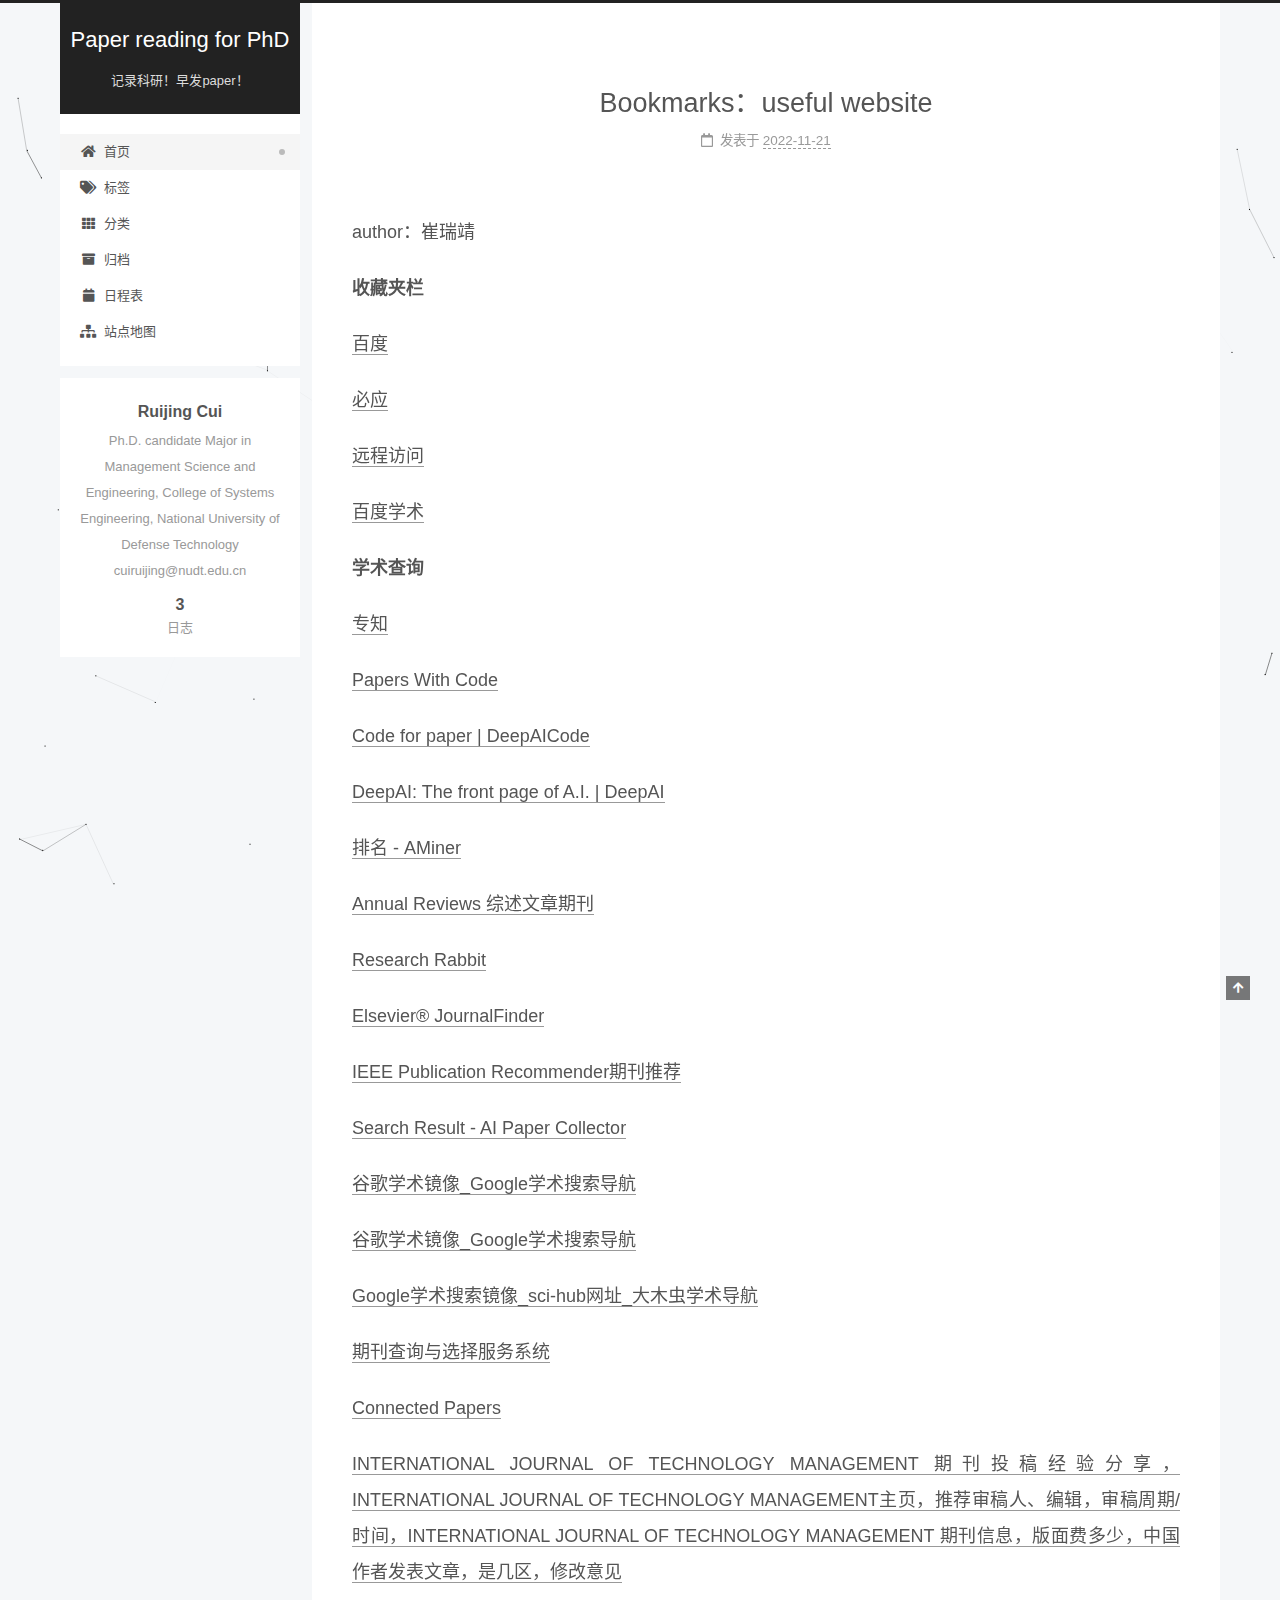
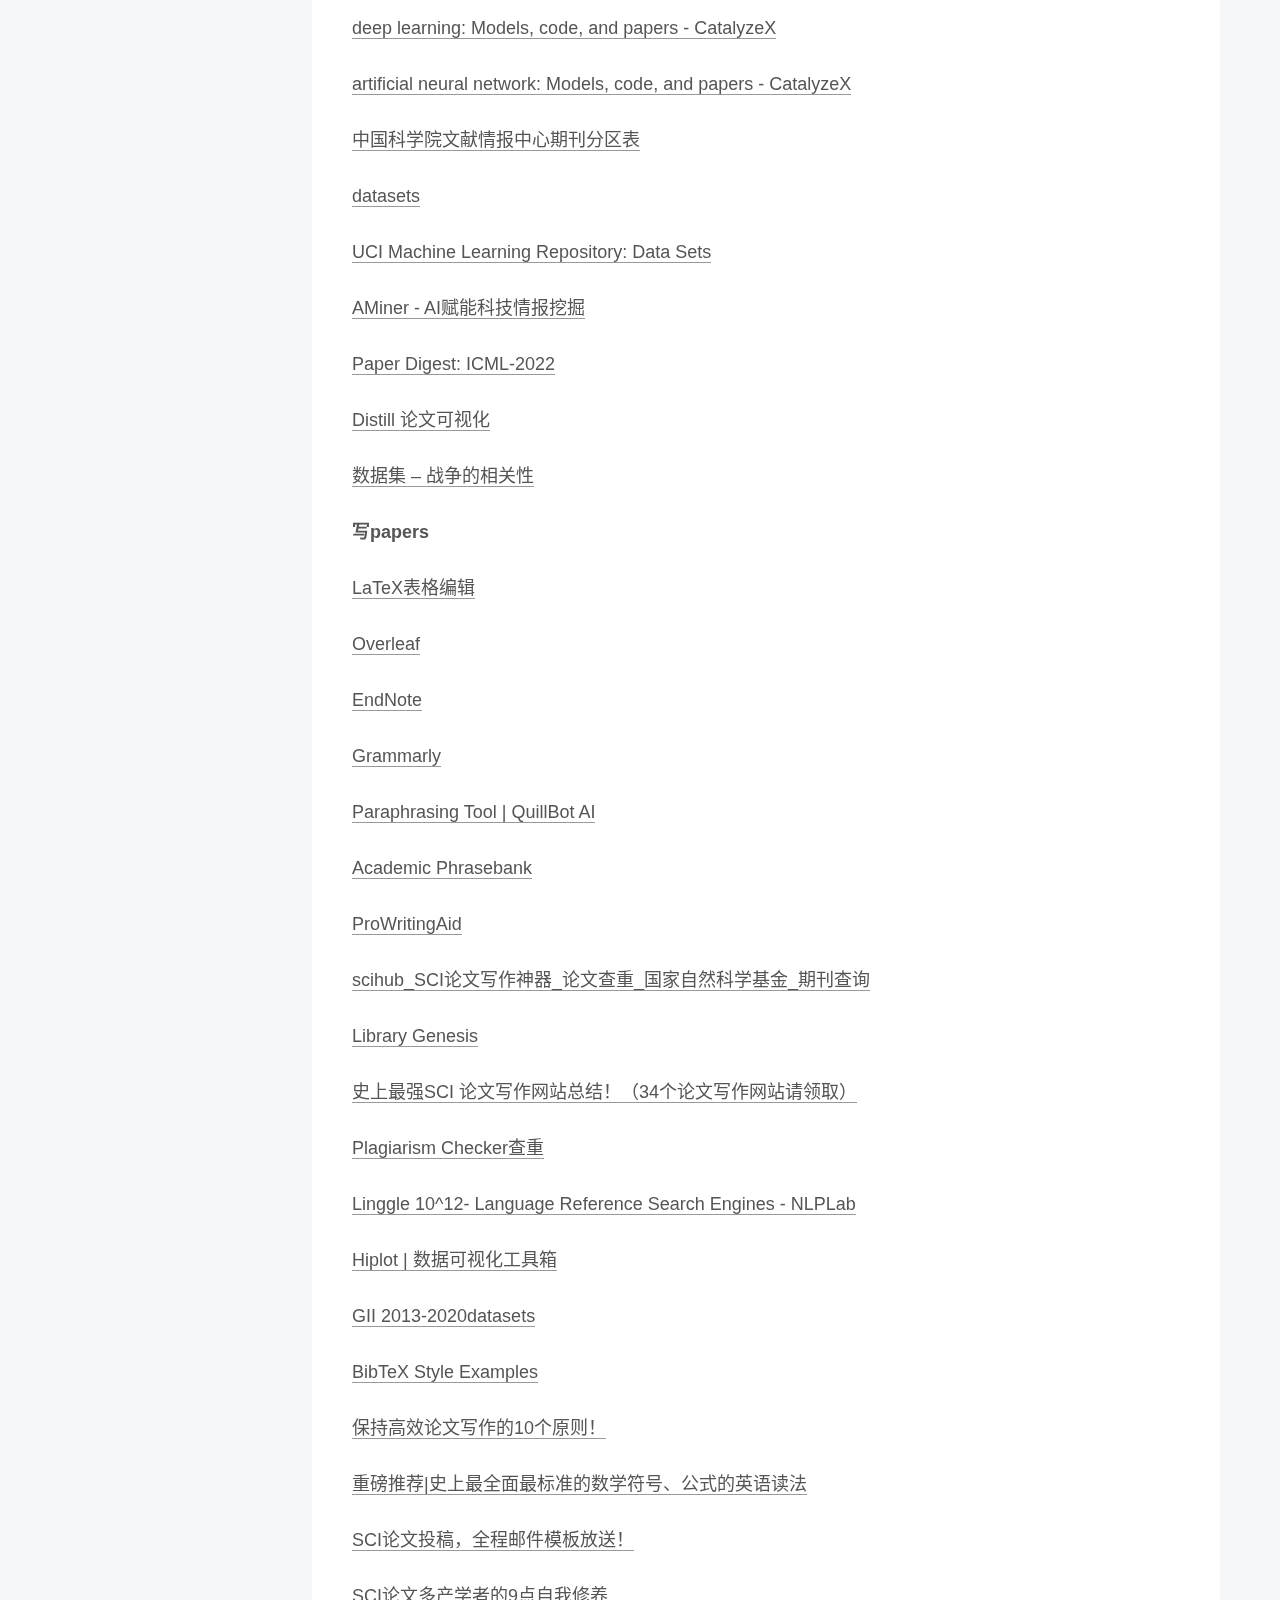
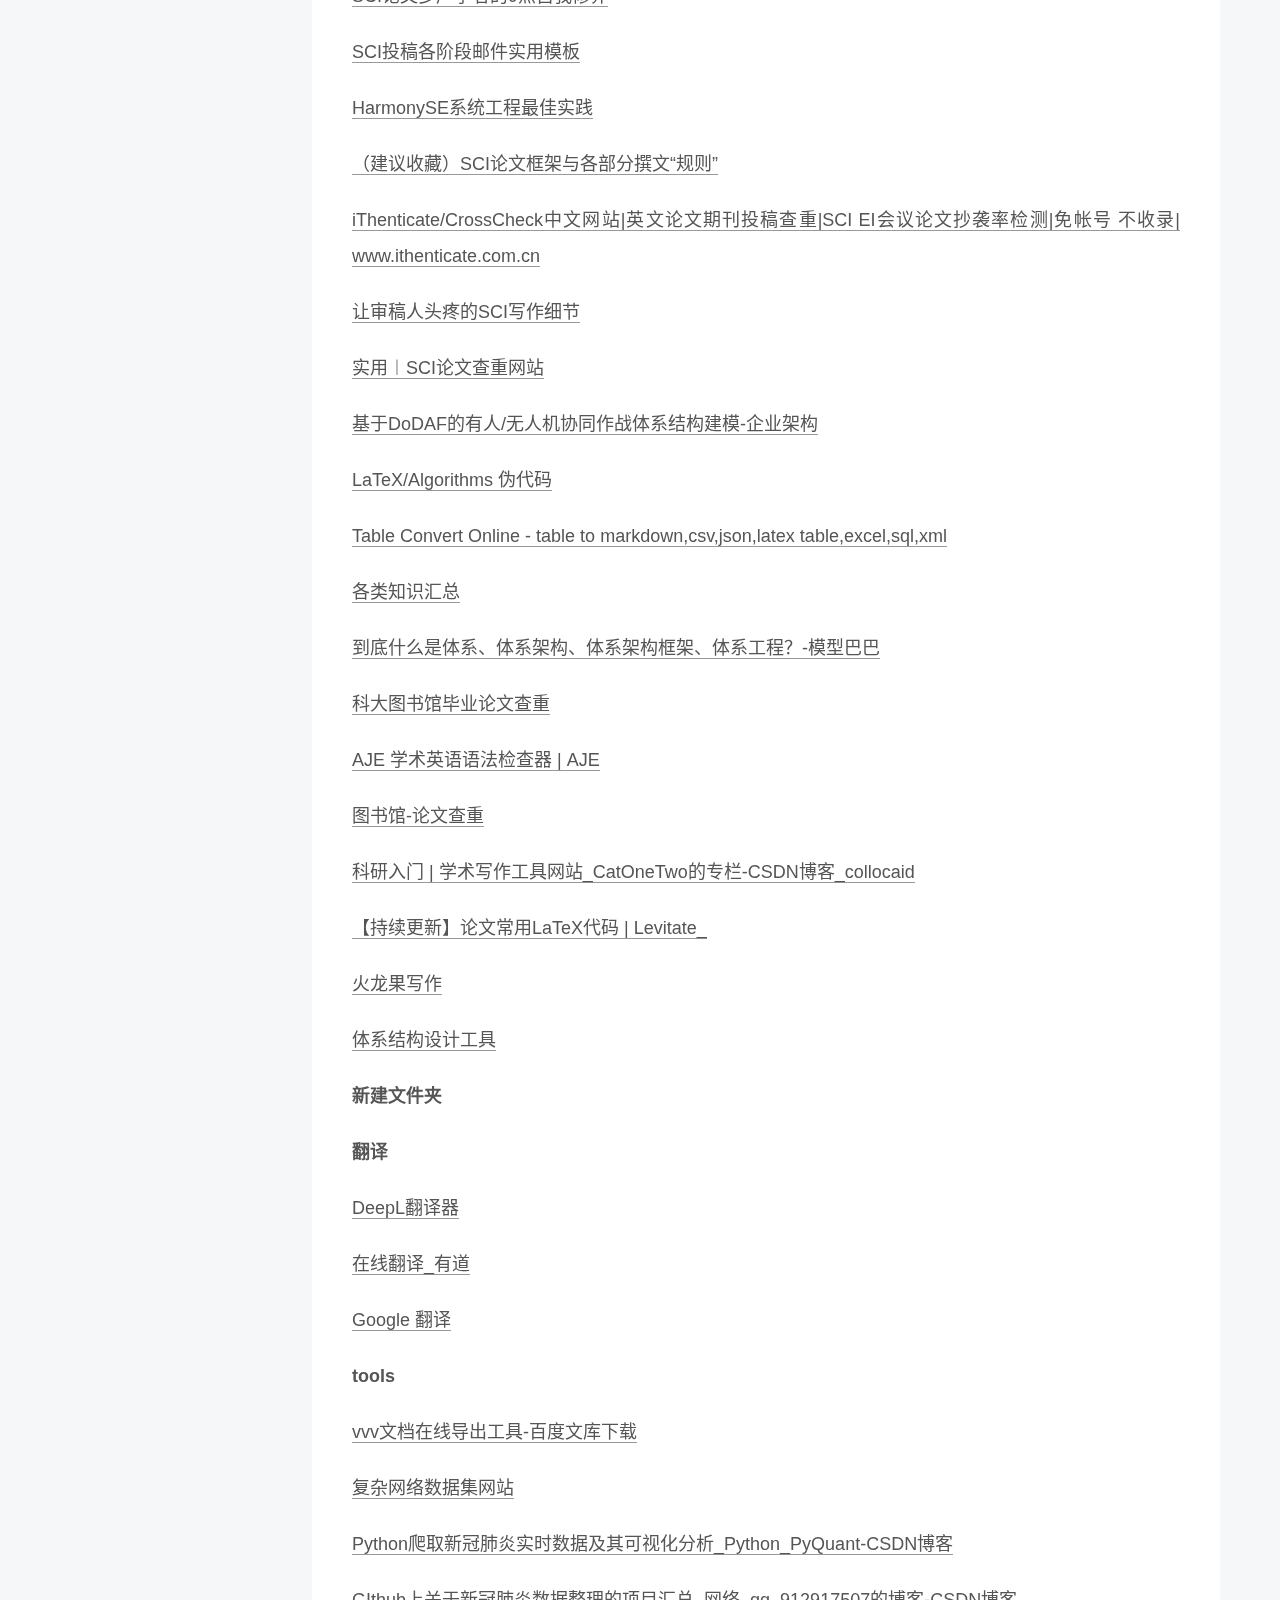
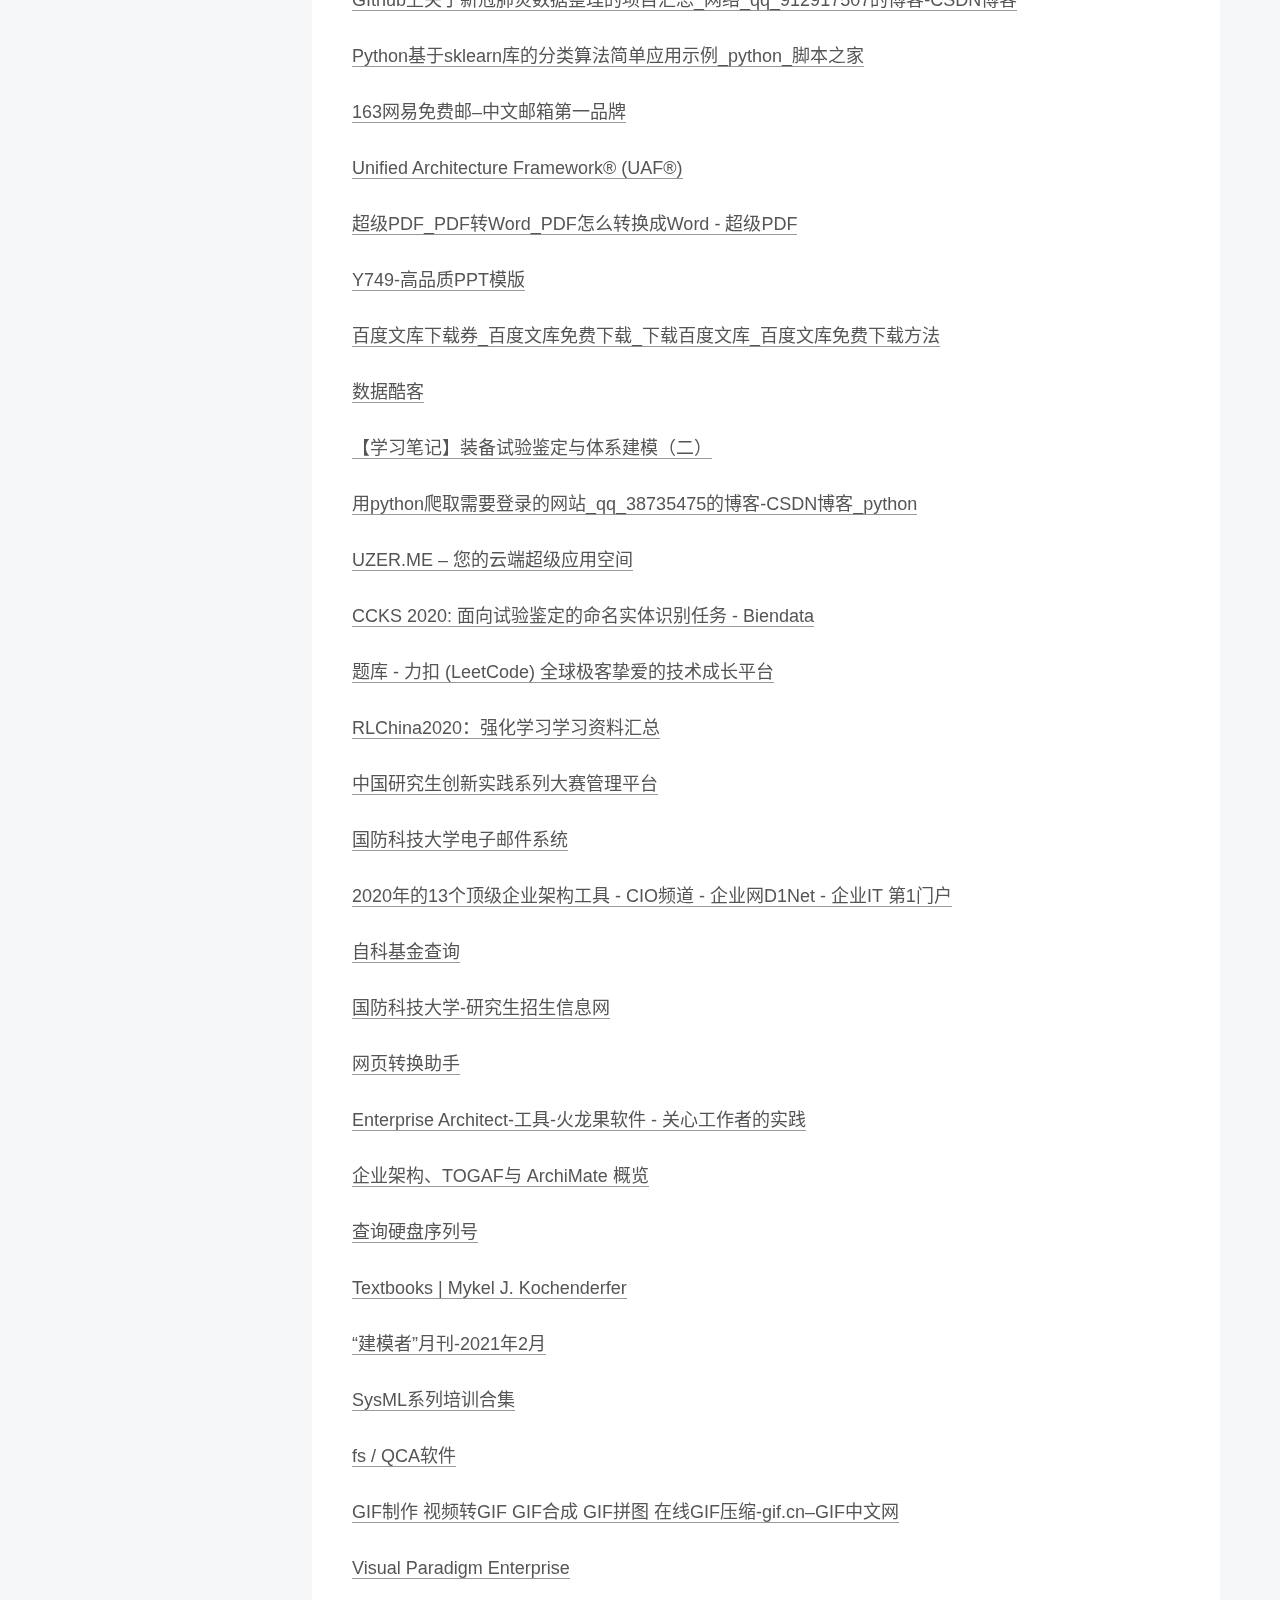
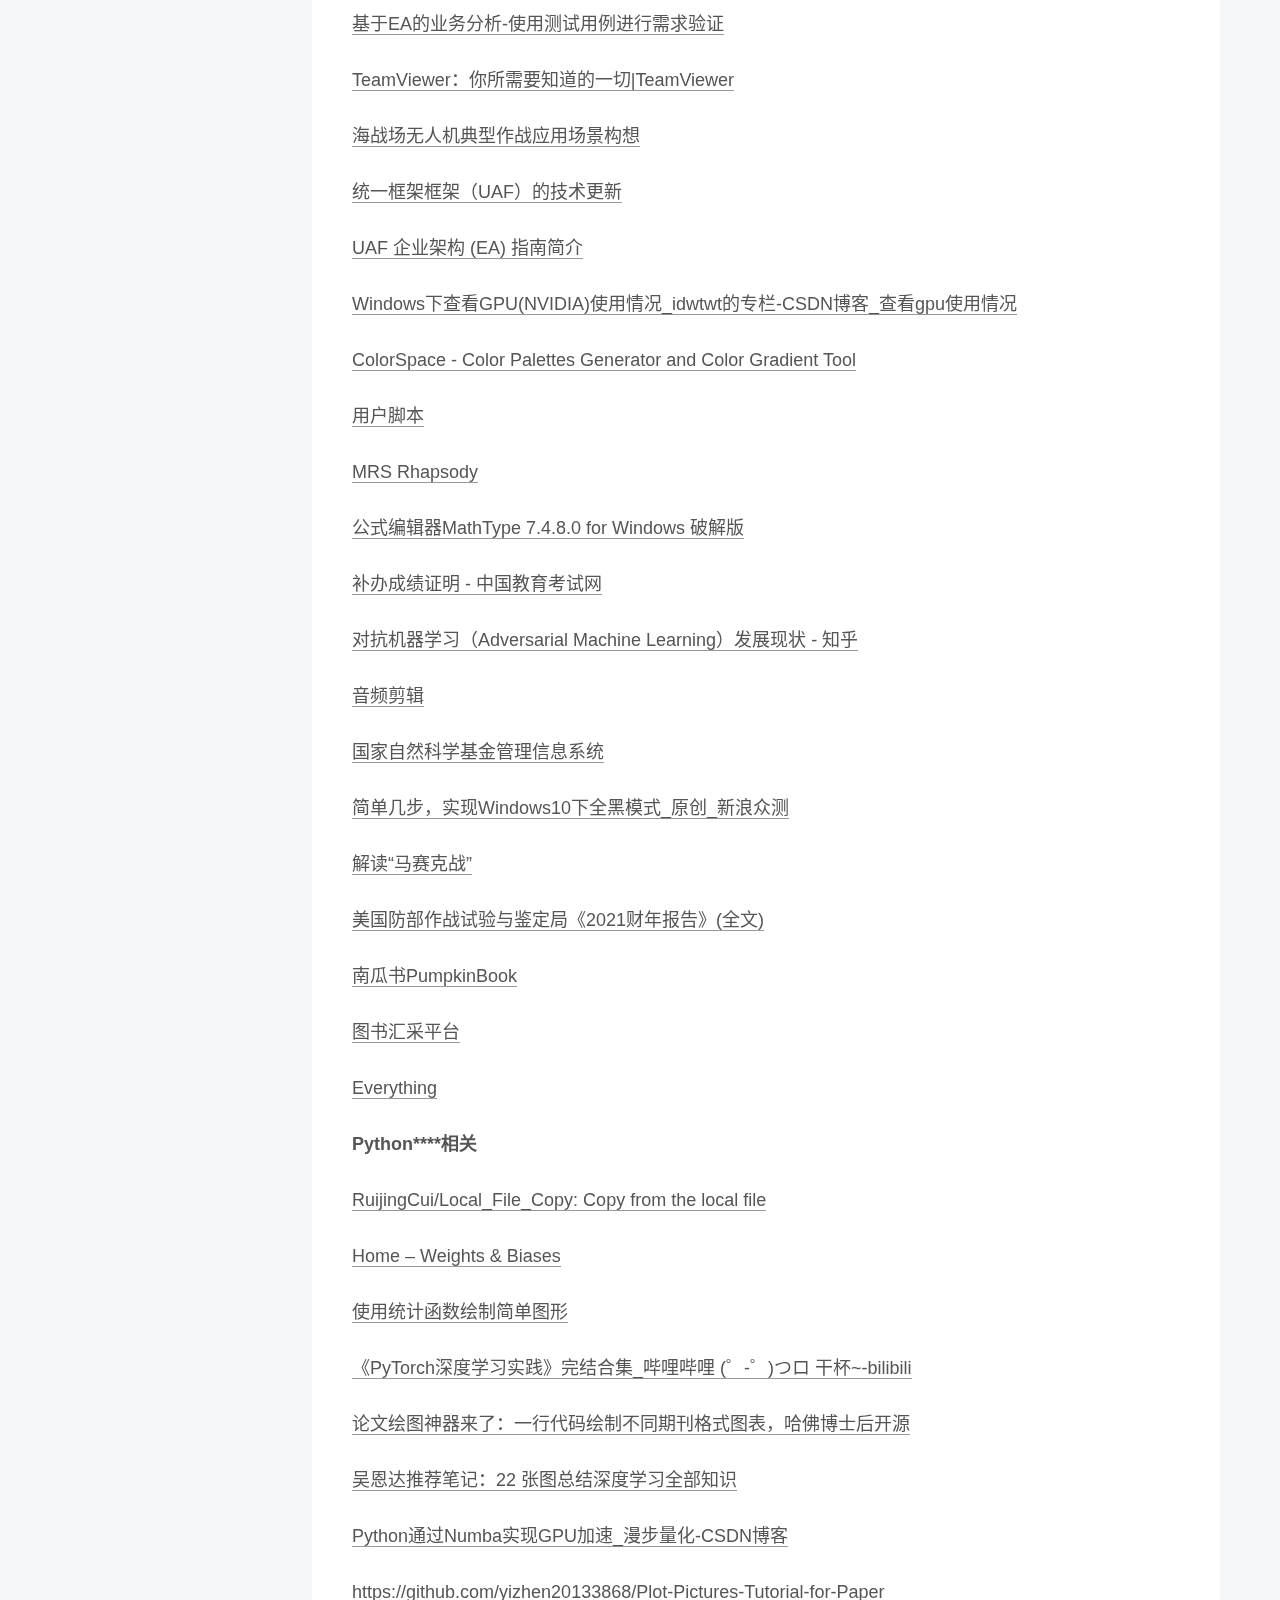
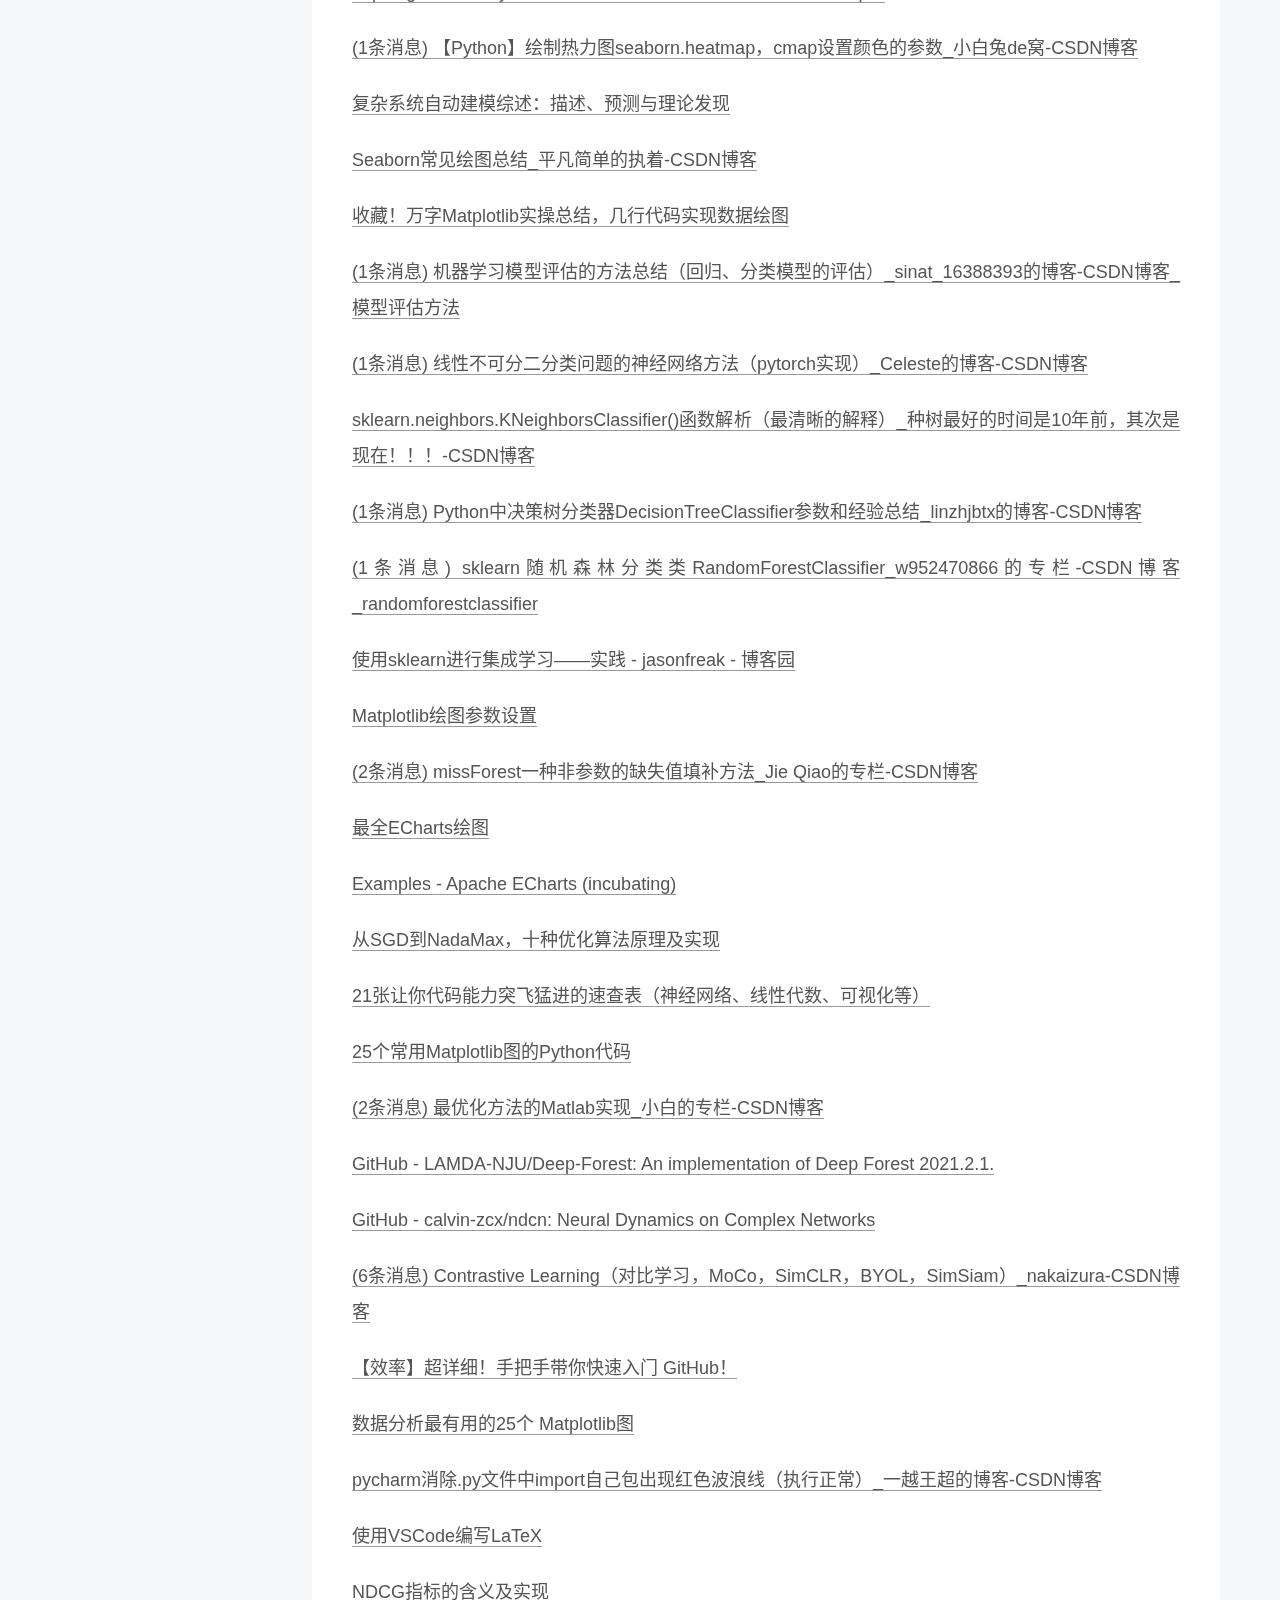
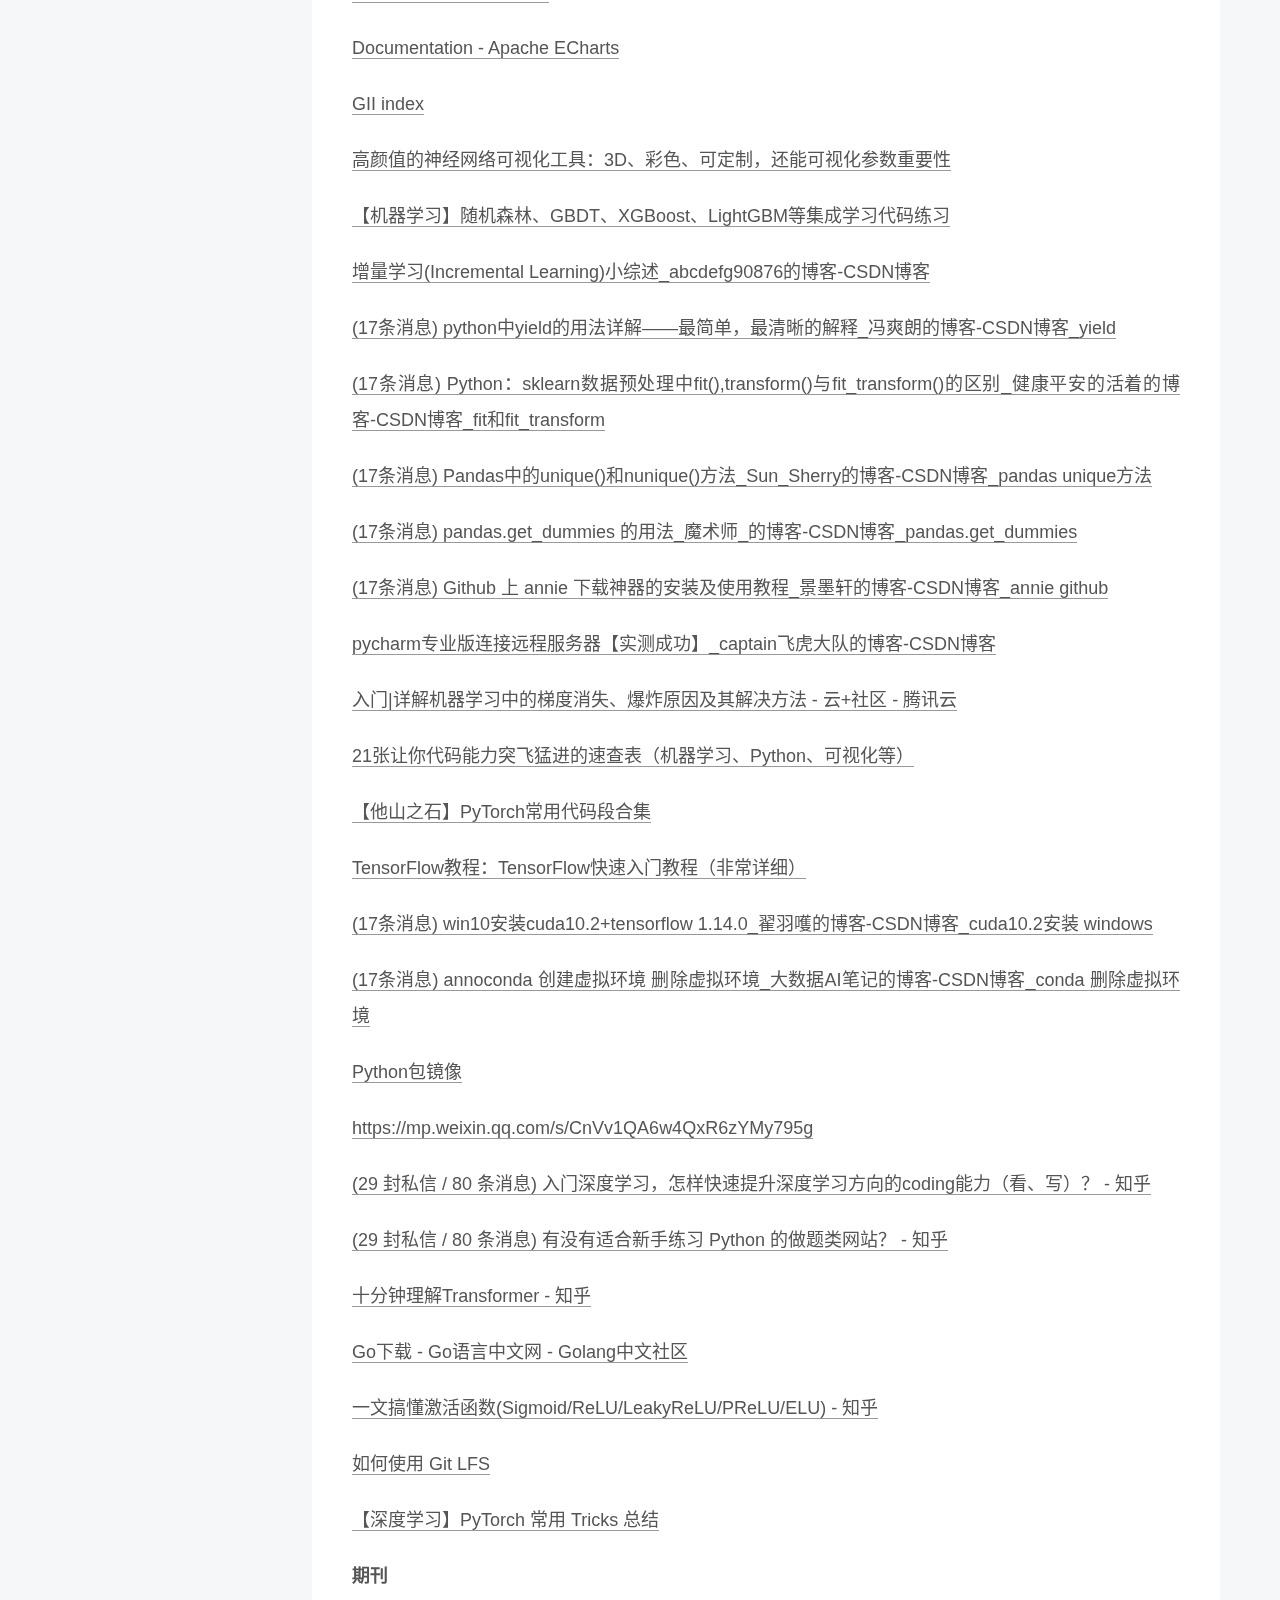
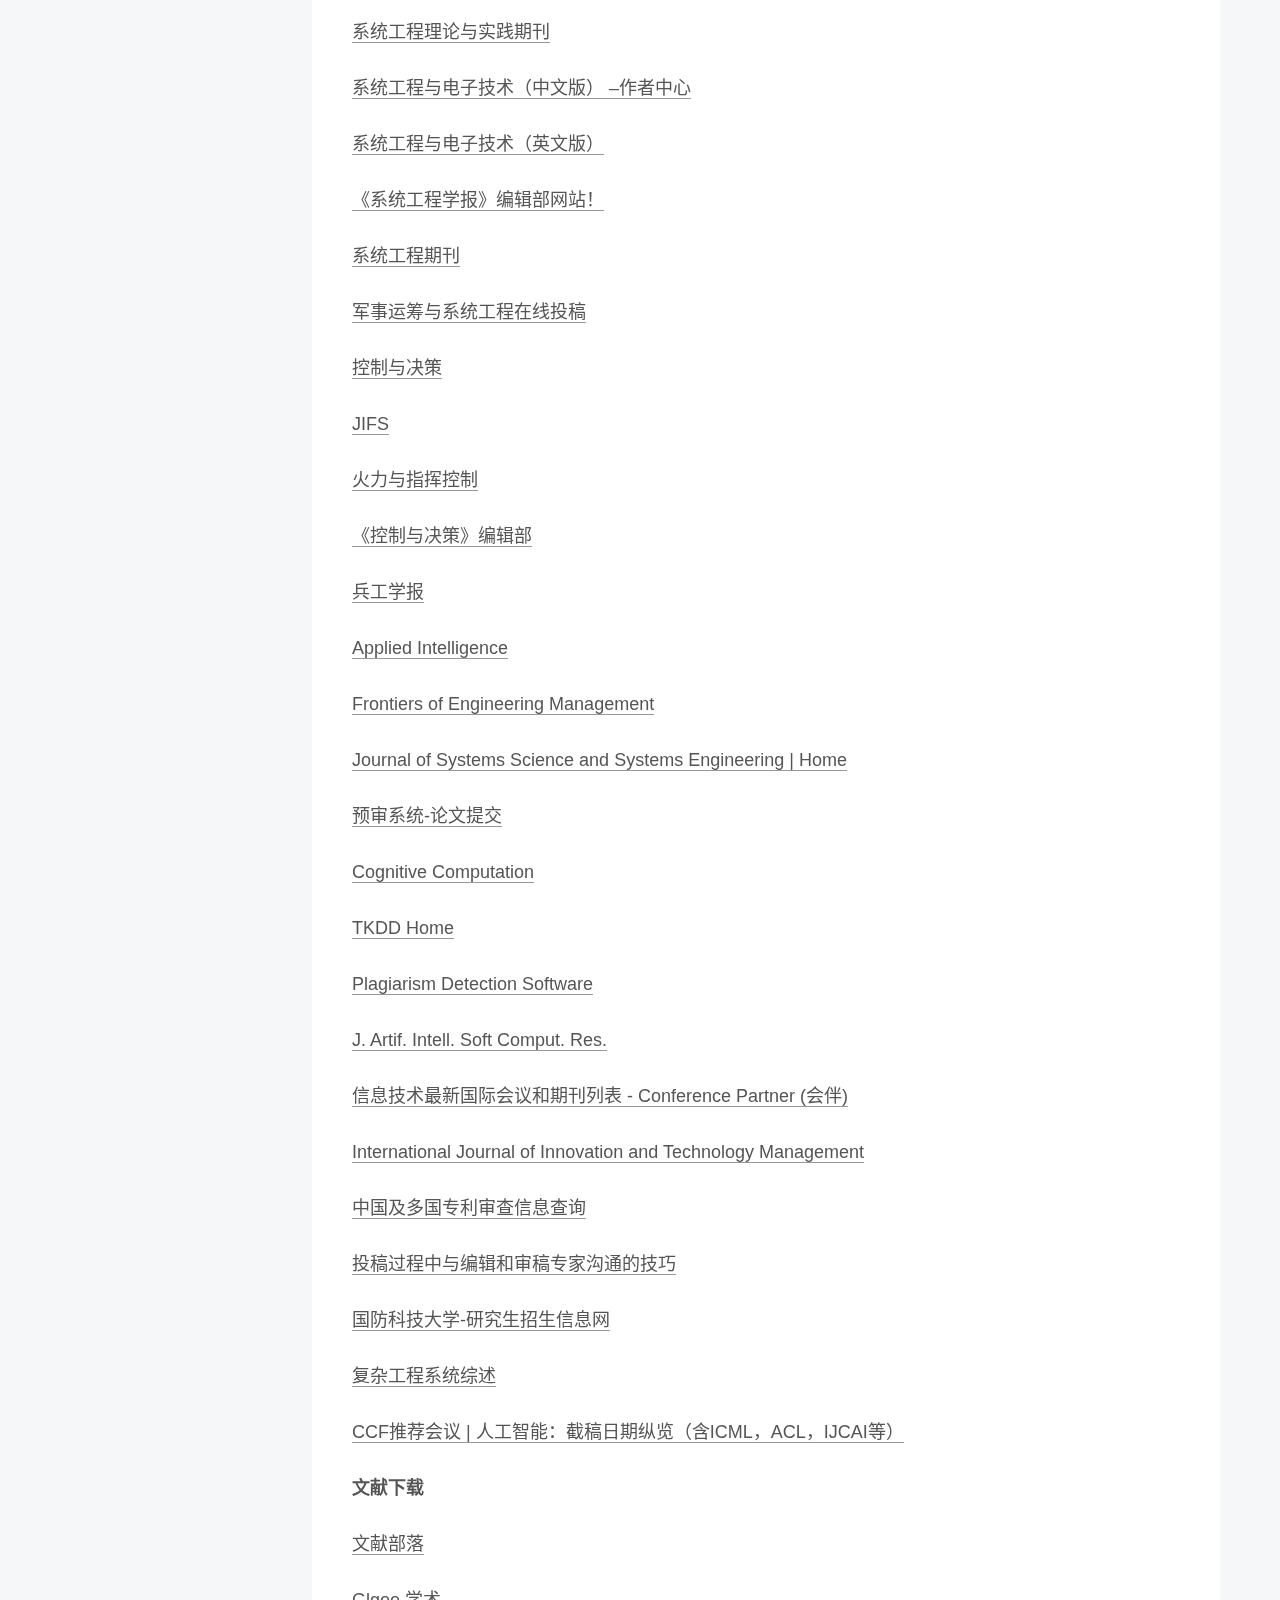
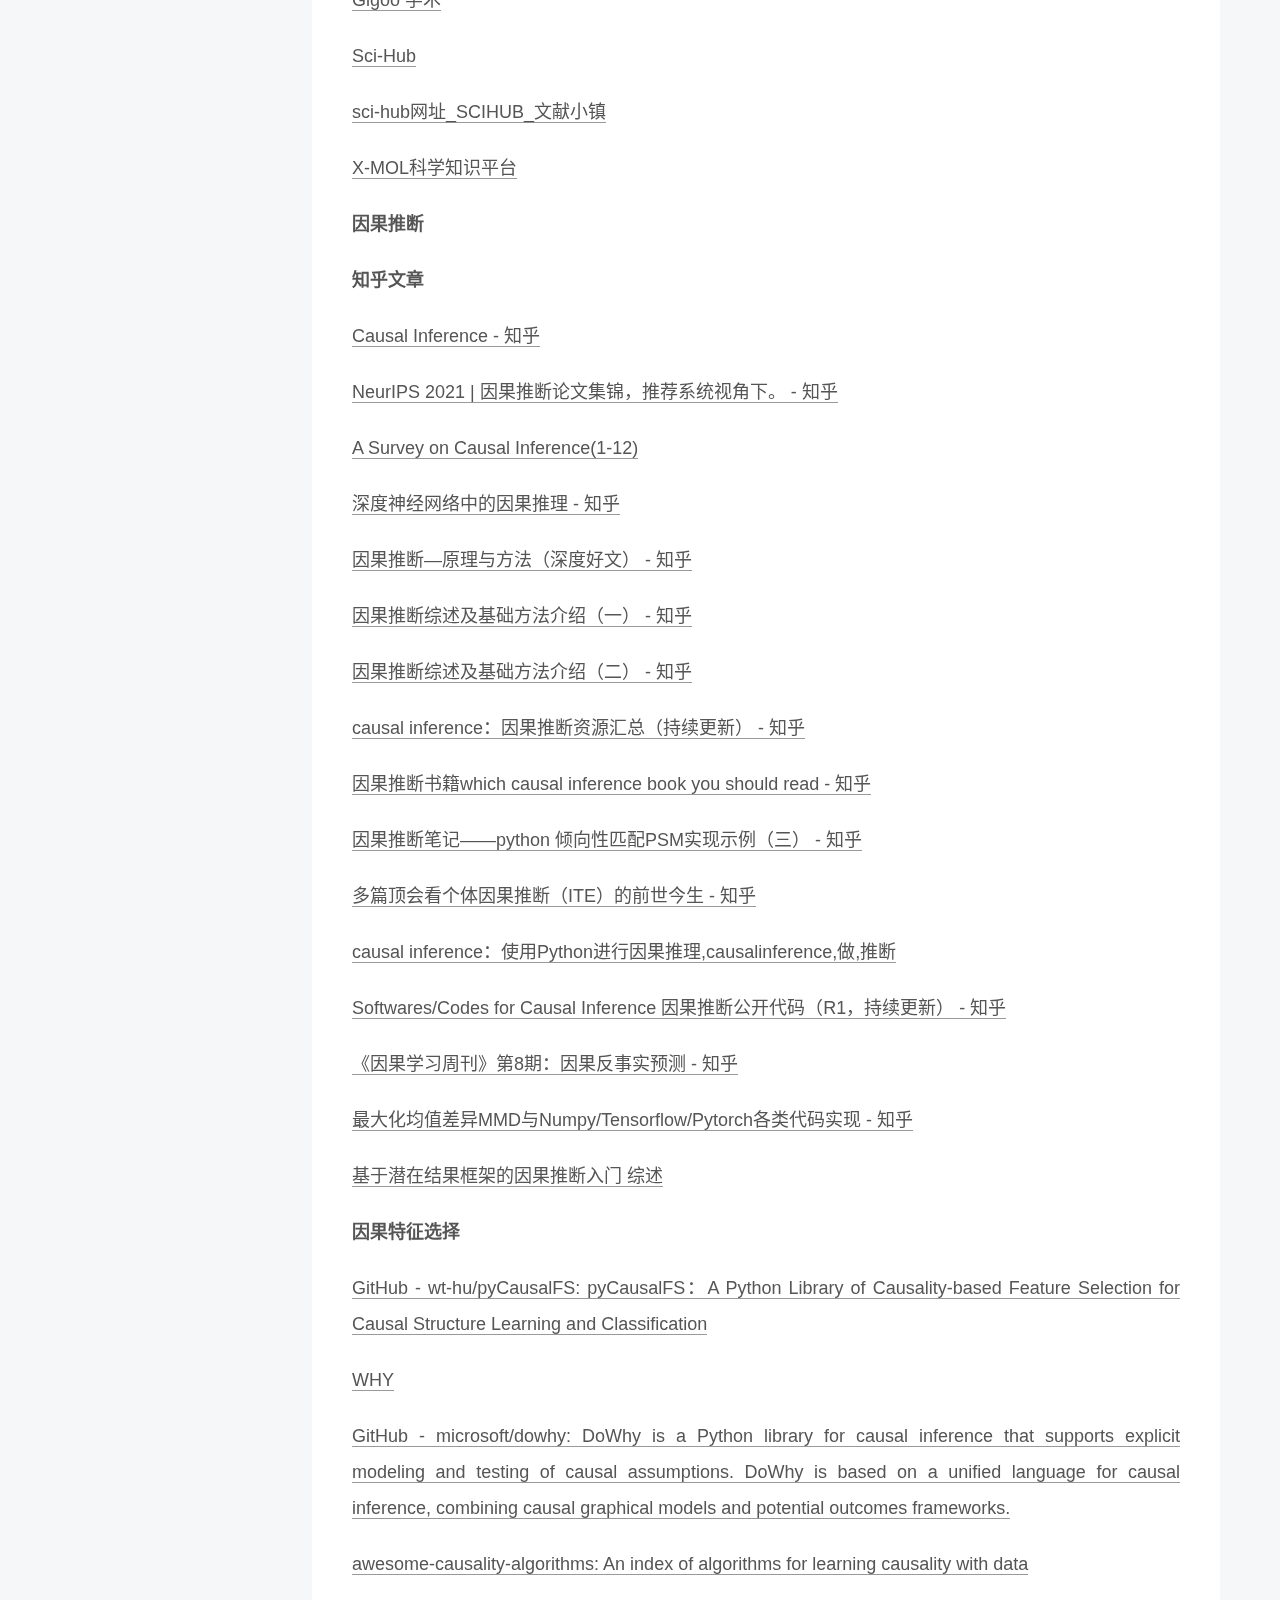
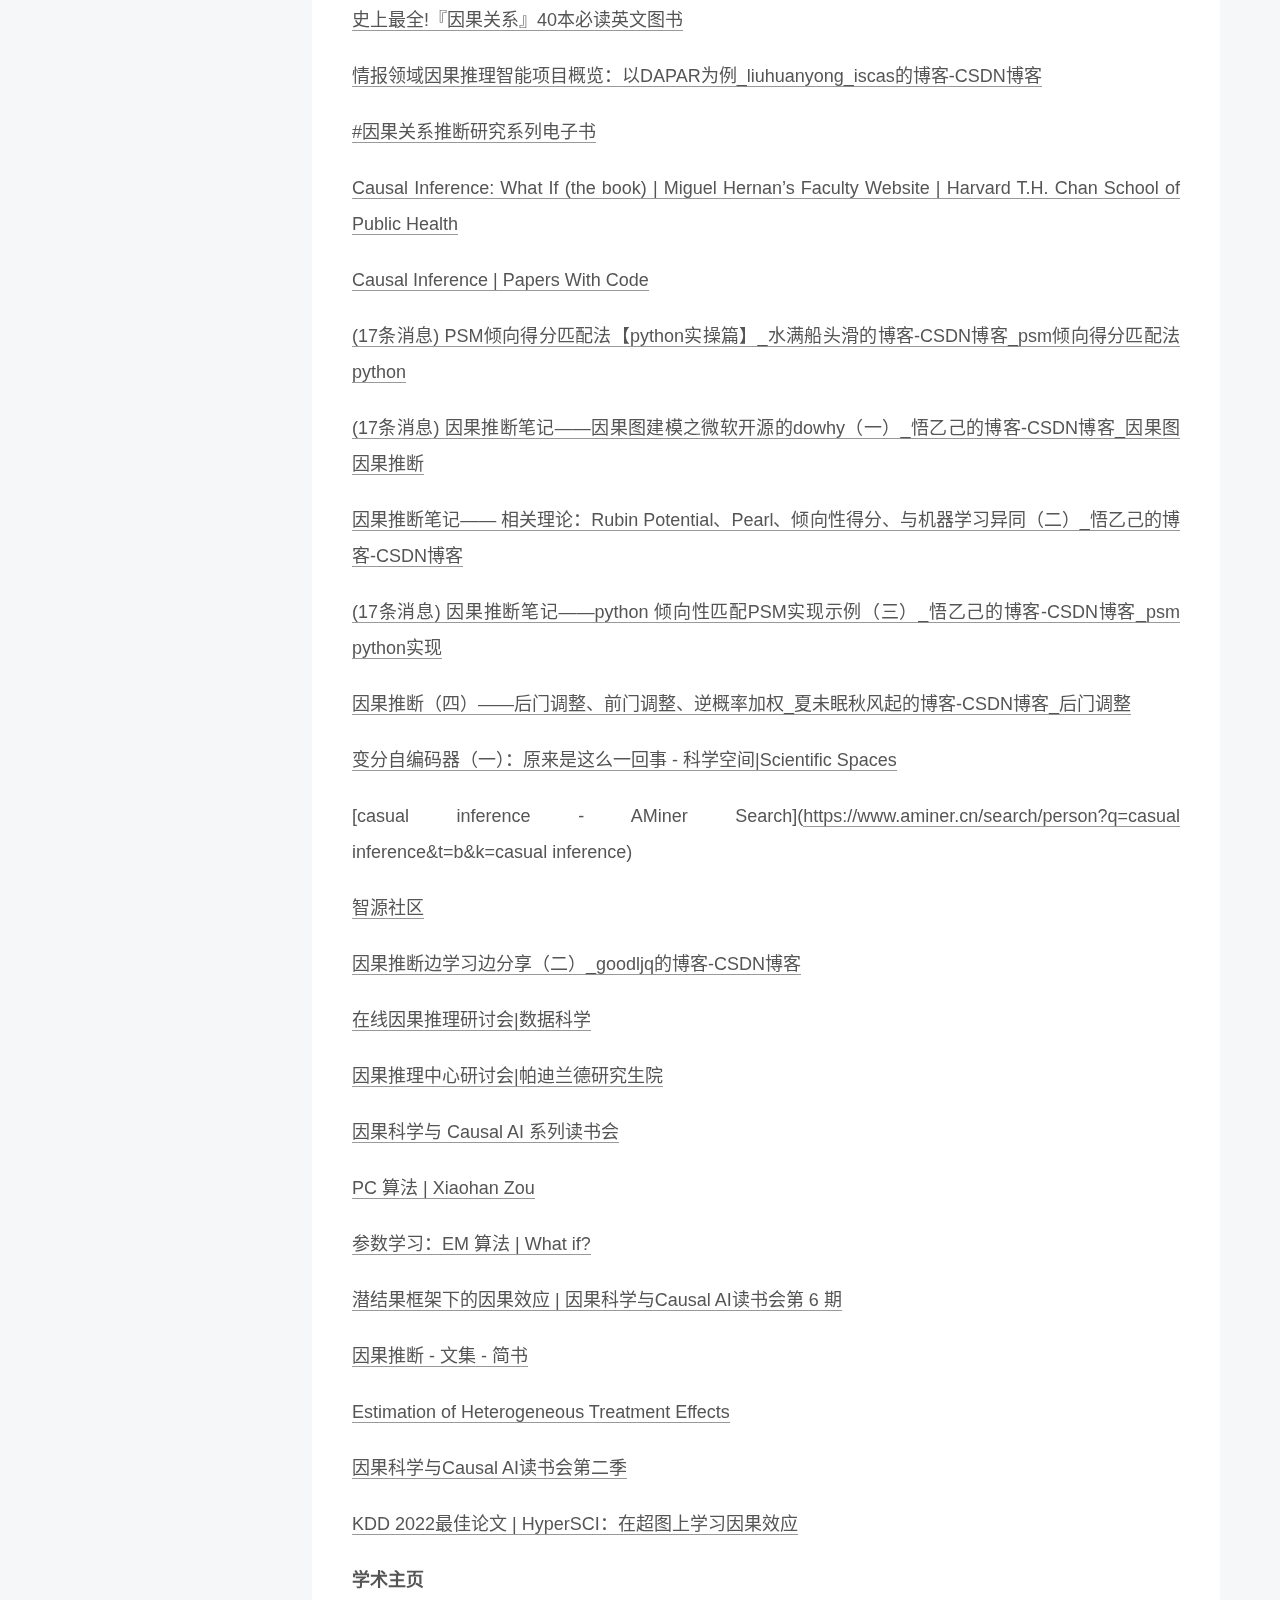
==== commit 790afcc4: "Site updated: 2022-11-22 23:28:32" ====
--- a/index.html
+++ b/index.html
@@ -853,7 +853,7 @@
                   <i class="far fa-calendar-check"></i>
                 </span>
                 <span class="post-meta-item-text">更新于</span>
-                <time title="修改时间：2022-11-22 23:22:33" itemprop="dateModified" datetime="2022-11-22T23:22:33+08:00">2022-11-22</time>
+                <time title="修改时间：2022-11-22 23:27:12" itemprop="dateModified" datetime="2022-11-22T23:27:12+08:00">2022-11-22</time>
               </span>
 
           
@@ -868,9 +868,7 @@
 
       
           <hr>
-<h2 id="title-美丽CC宝"><a href="#title-美丽CC宝" class="headerlink" title="title:美丽CC宝"></a>title:美丽CC宝</h2><ul>
-<li><img src="E:\blog\source_posts\CC.jpg" alt="图片"></li>
-</ul>
+<h2 id="title-美丽CC宝"><a href="#title-美丽CC宝" class="headerlink" title="title:美丽CC宝"></a>title:美丽CC宝</h2><p><img src="E:\blog\source_posts\CC.jpg" alt="图片"></p>
 
       
     </div>
--- a/css/main.css
+++ b/css/main.css
@@ -1196,7 +1196,7 @@
 }
 .links-of-author a::before,
 .links-of-author span.exturl::before {
-  background: #ffcf73;
+  background: #fb08f5;
   border-radius: 50%;
   content: ' ';
   display: inline-block;
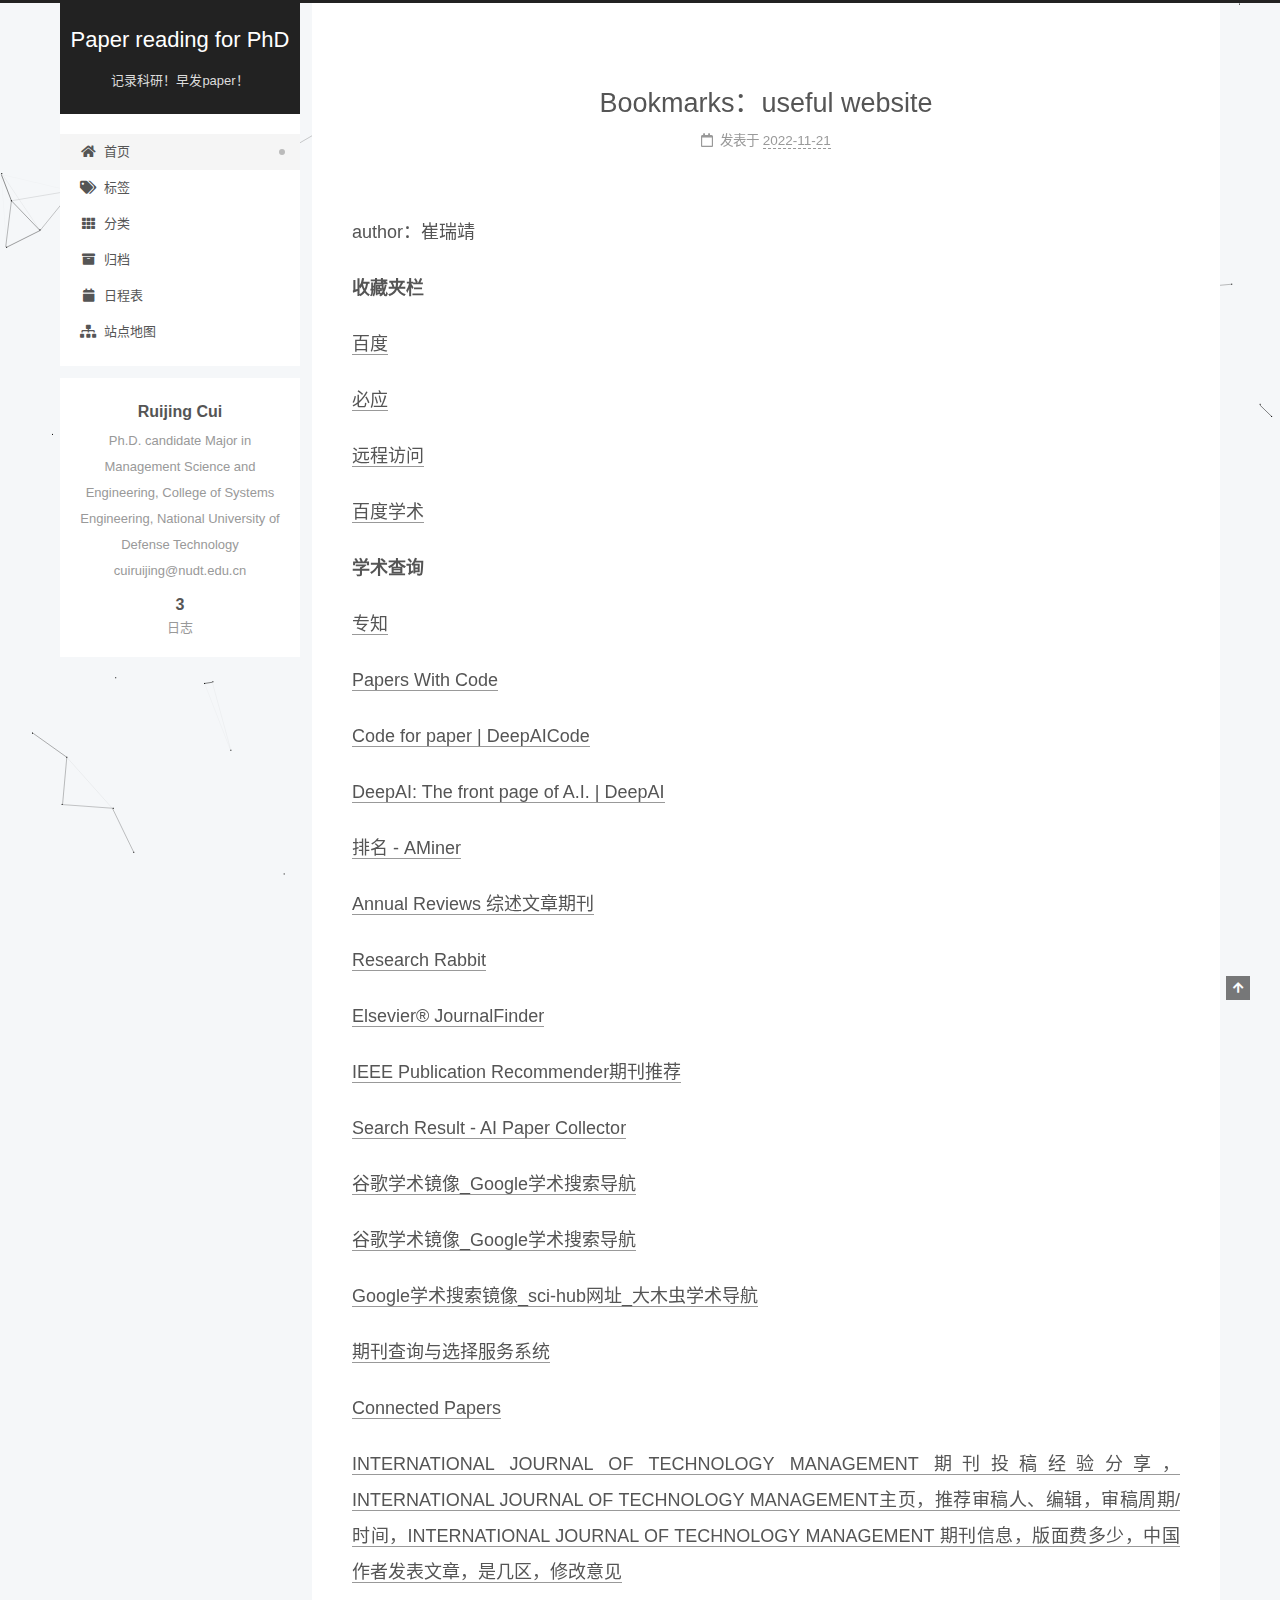
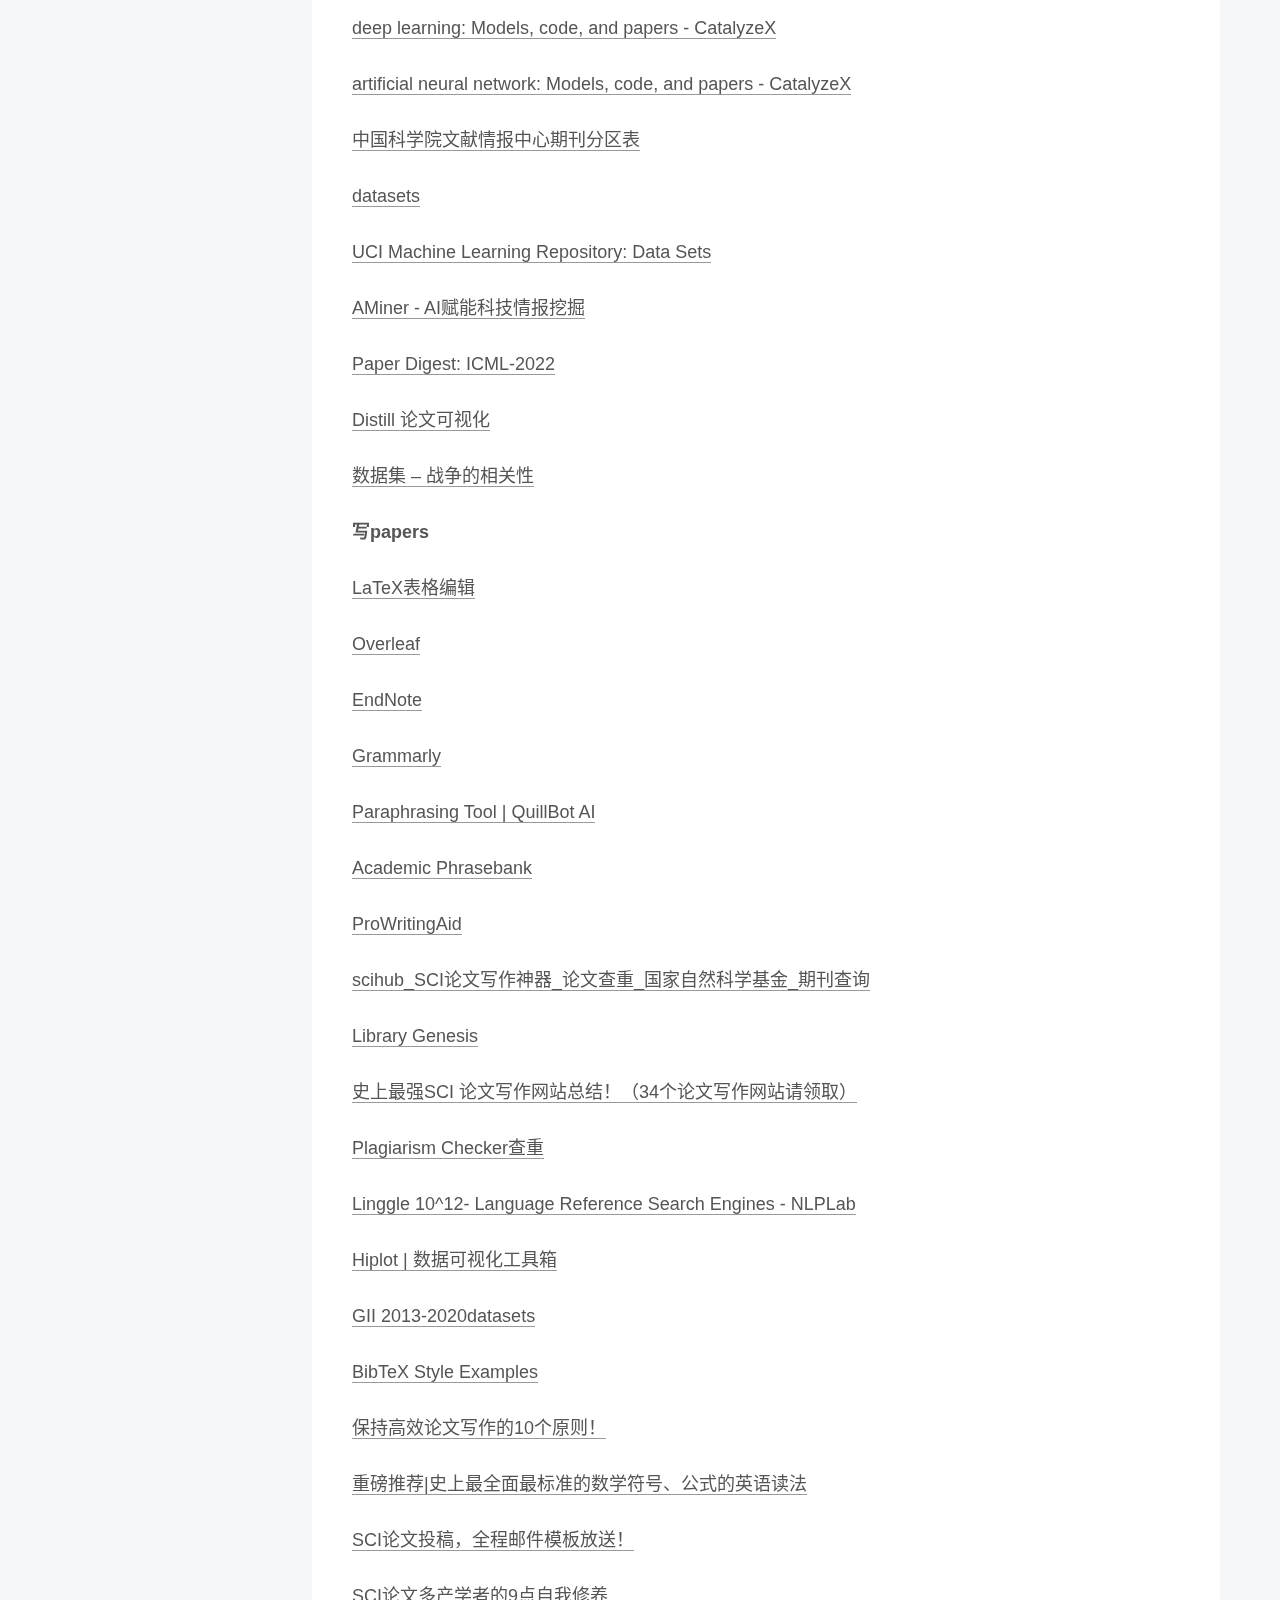
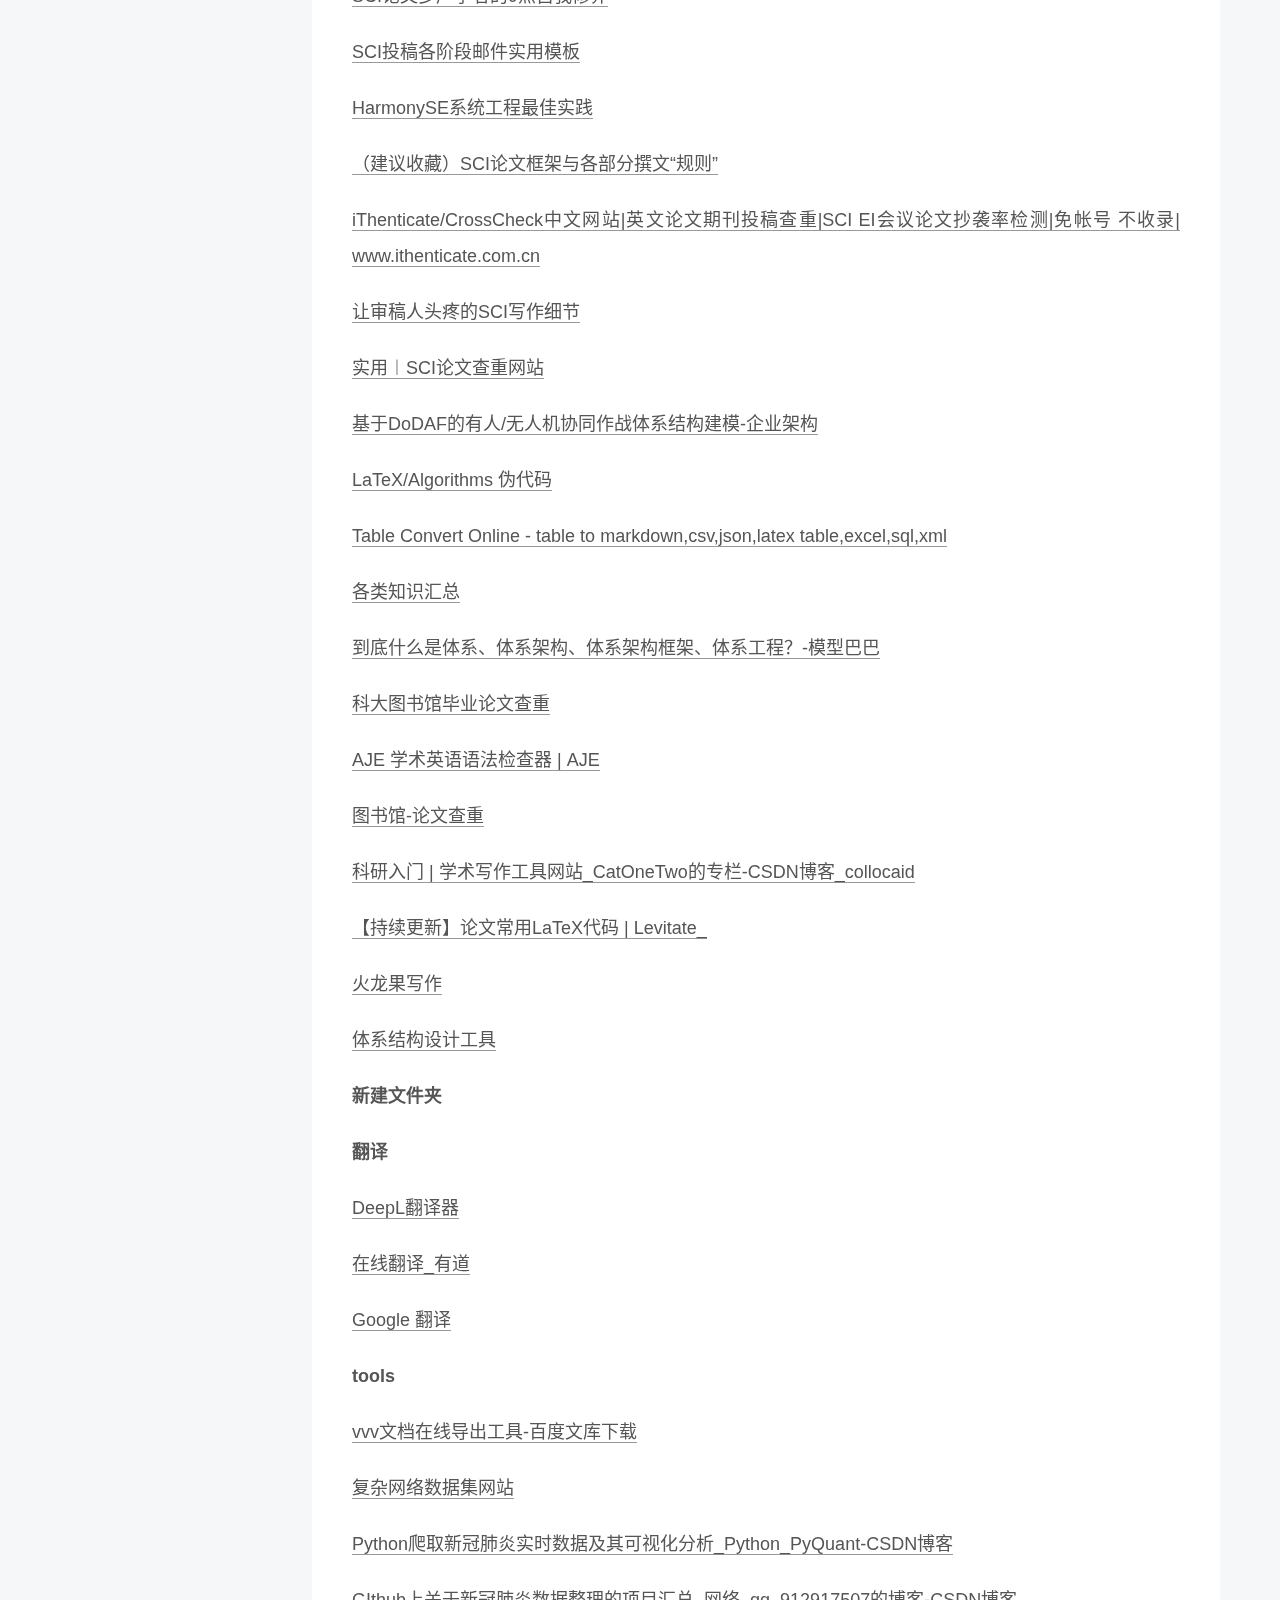
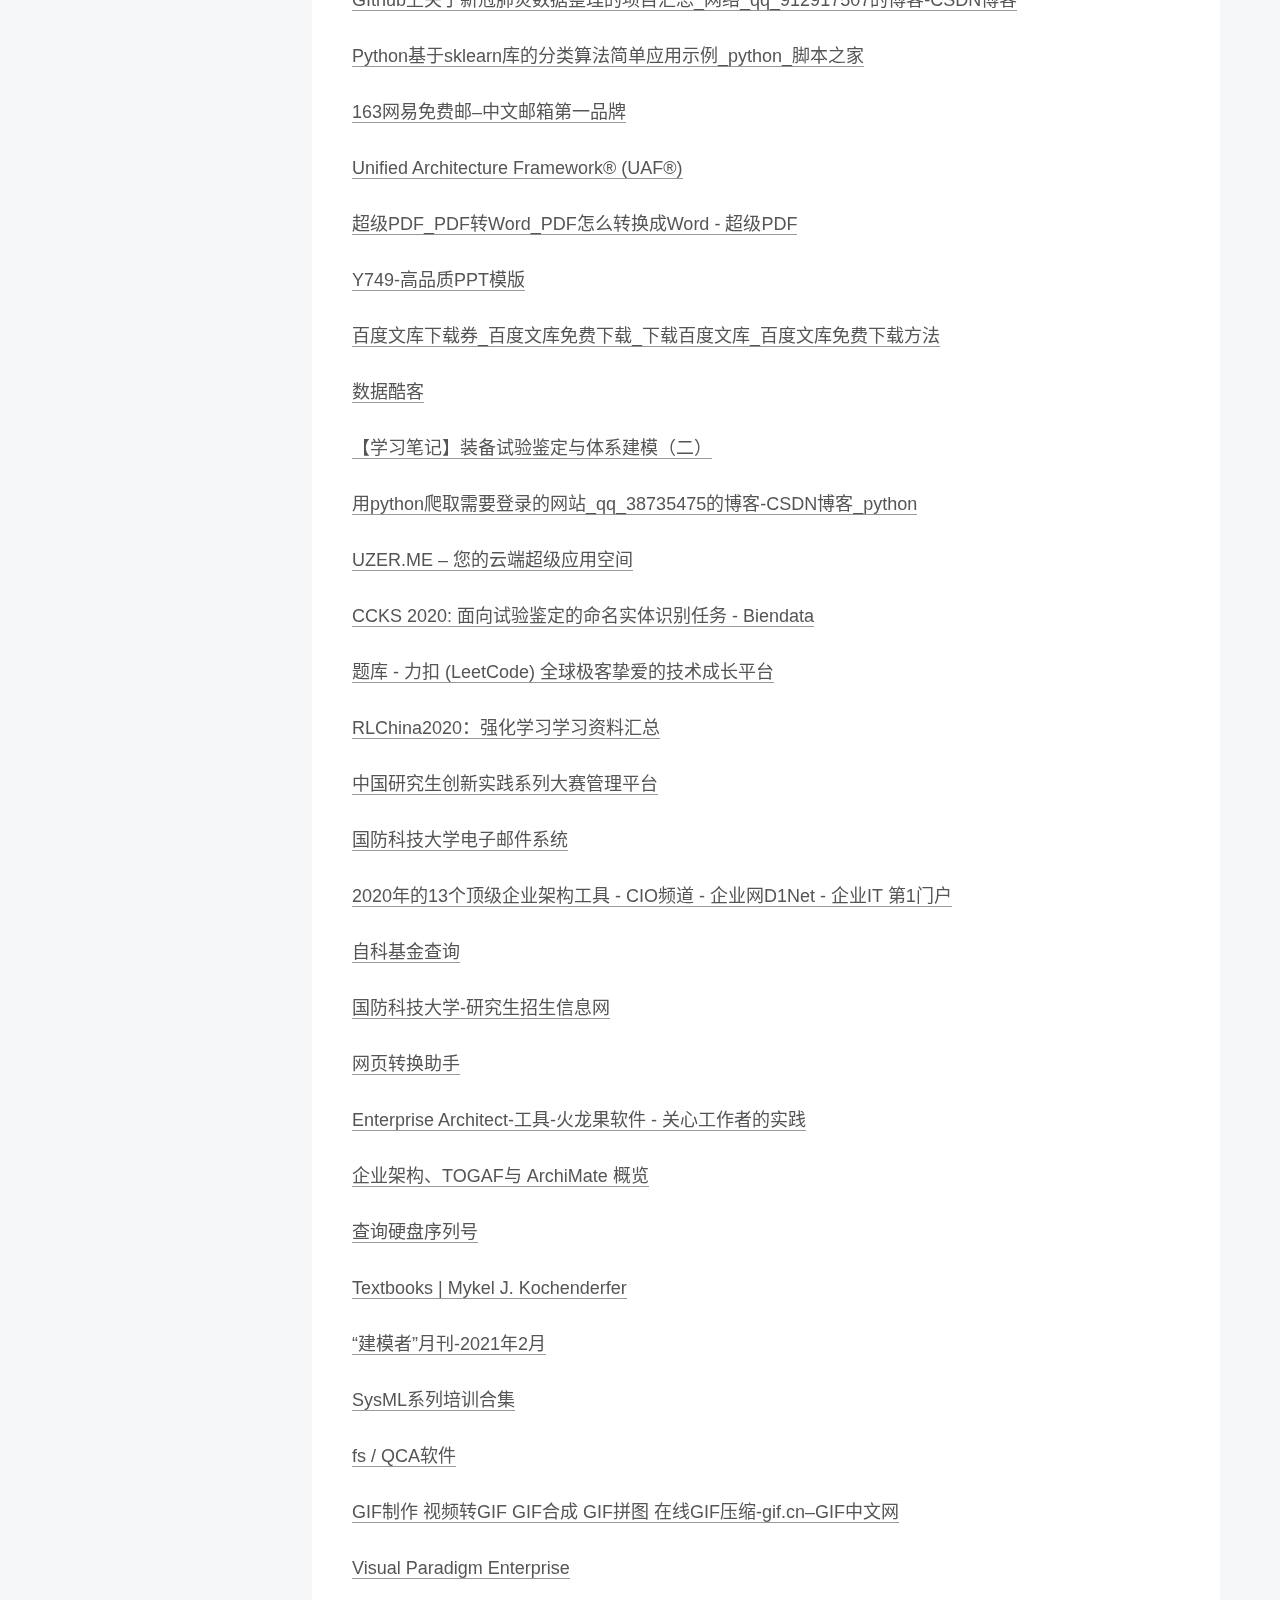
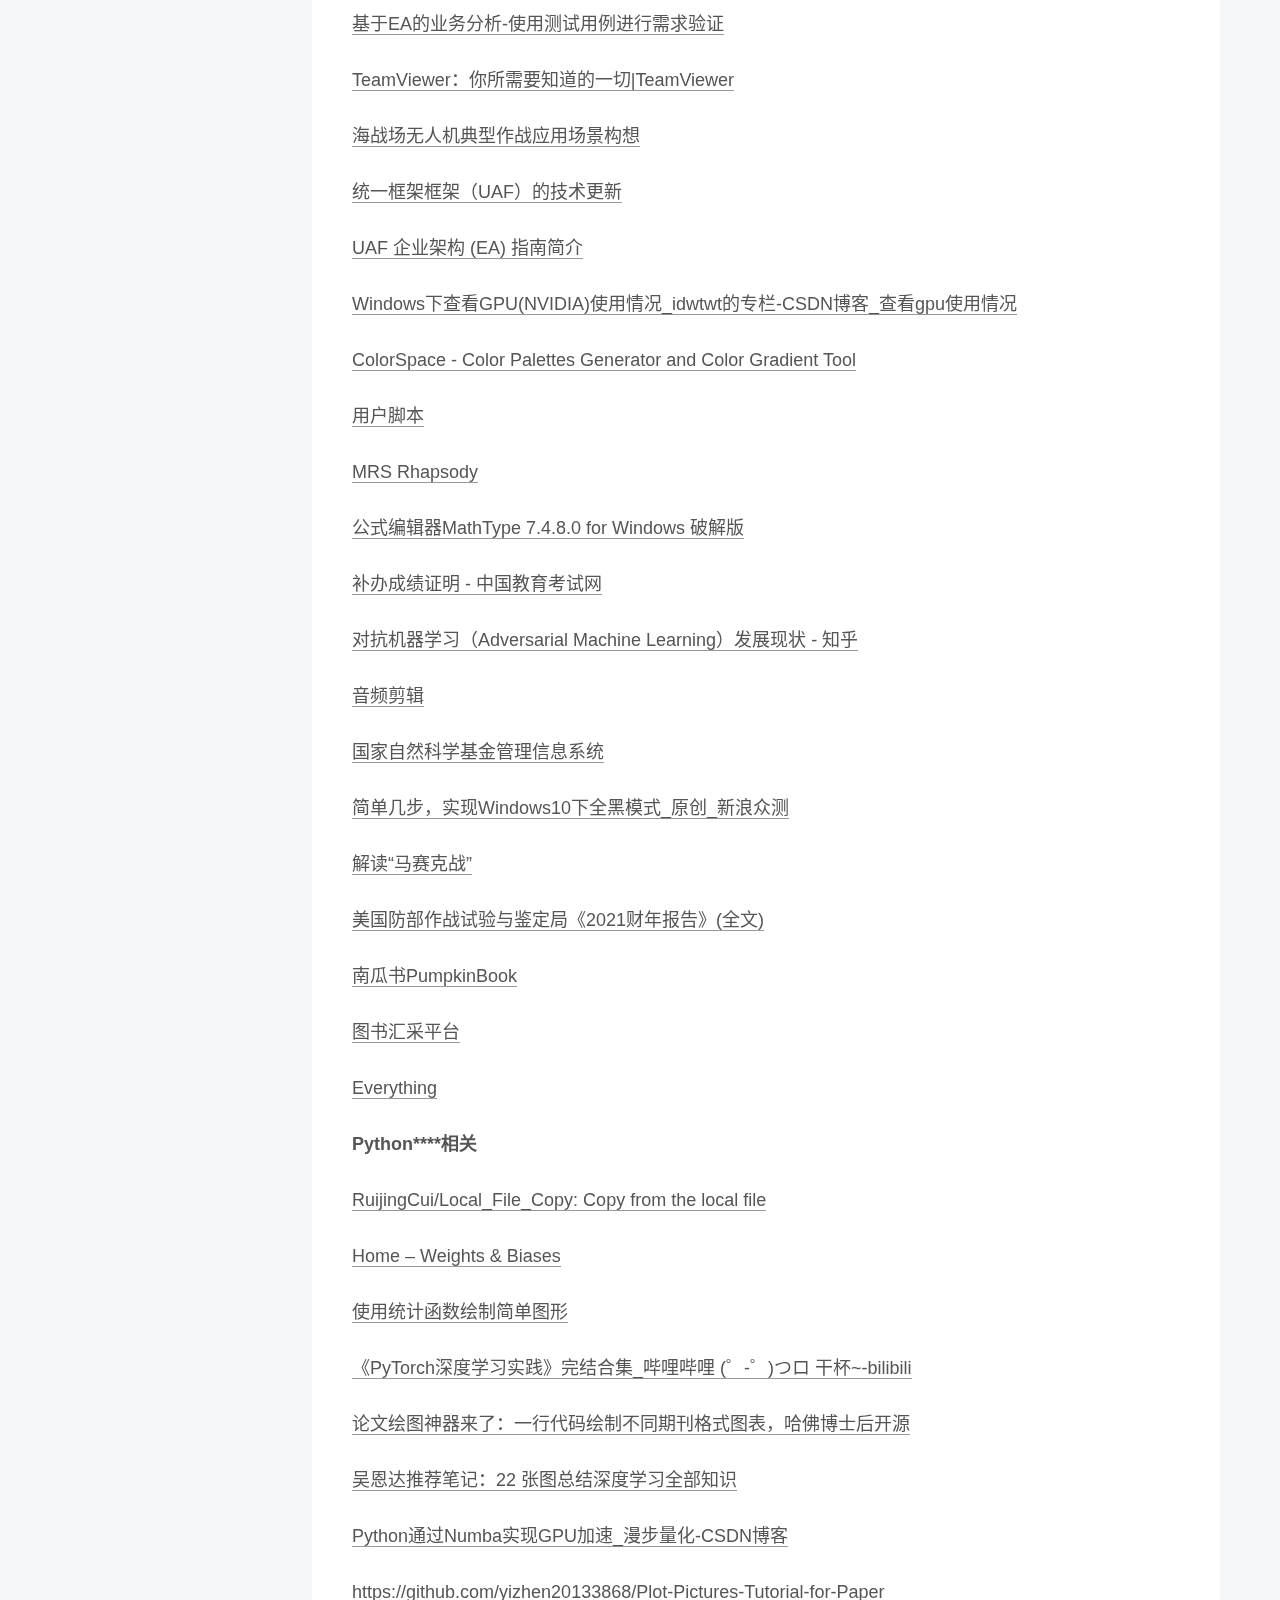
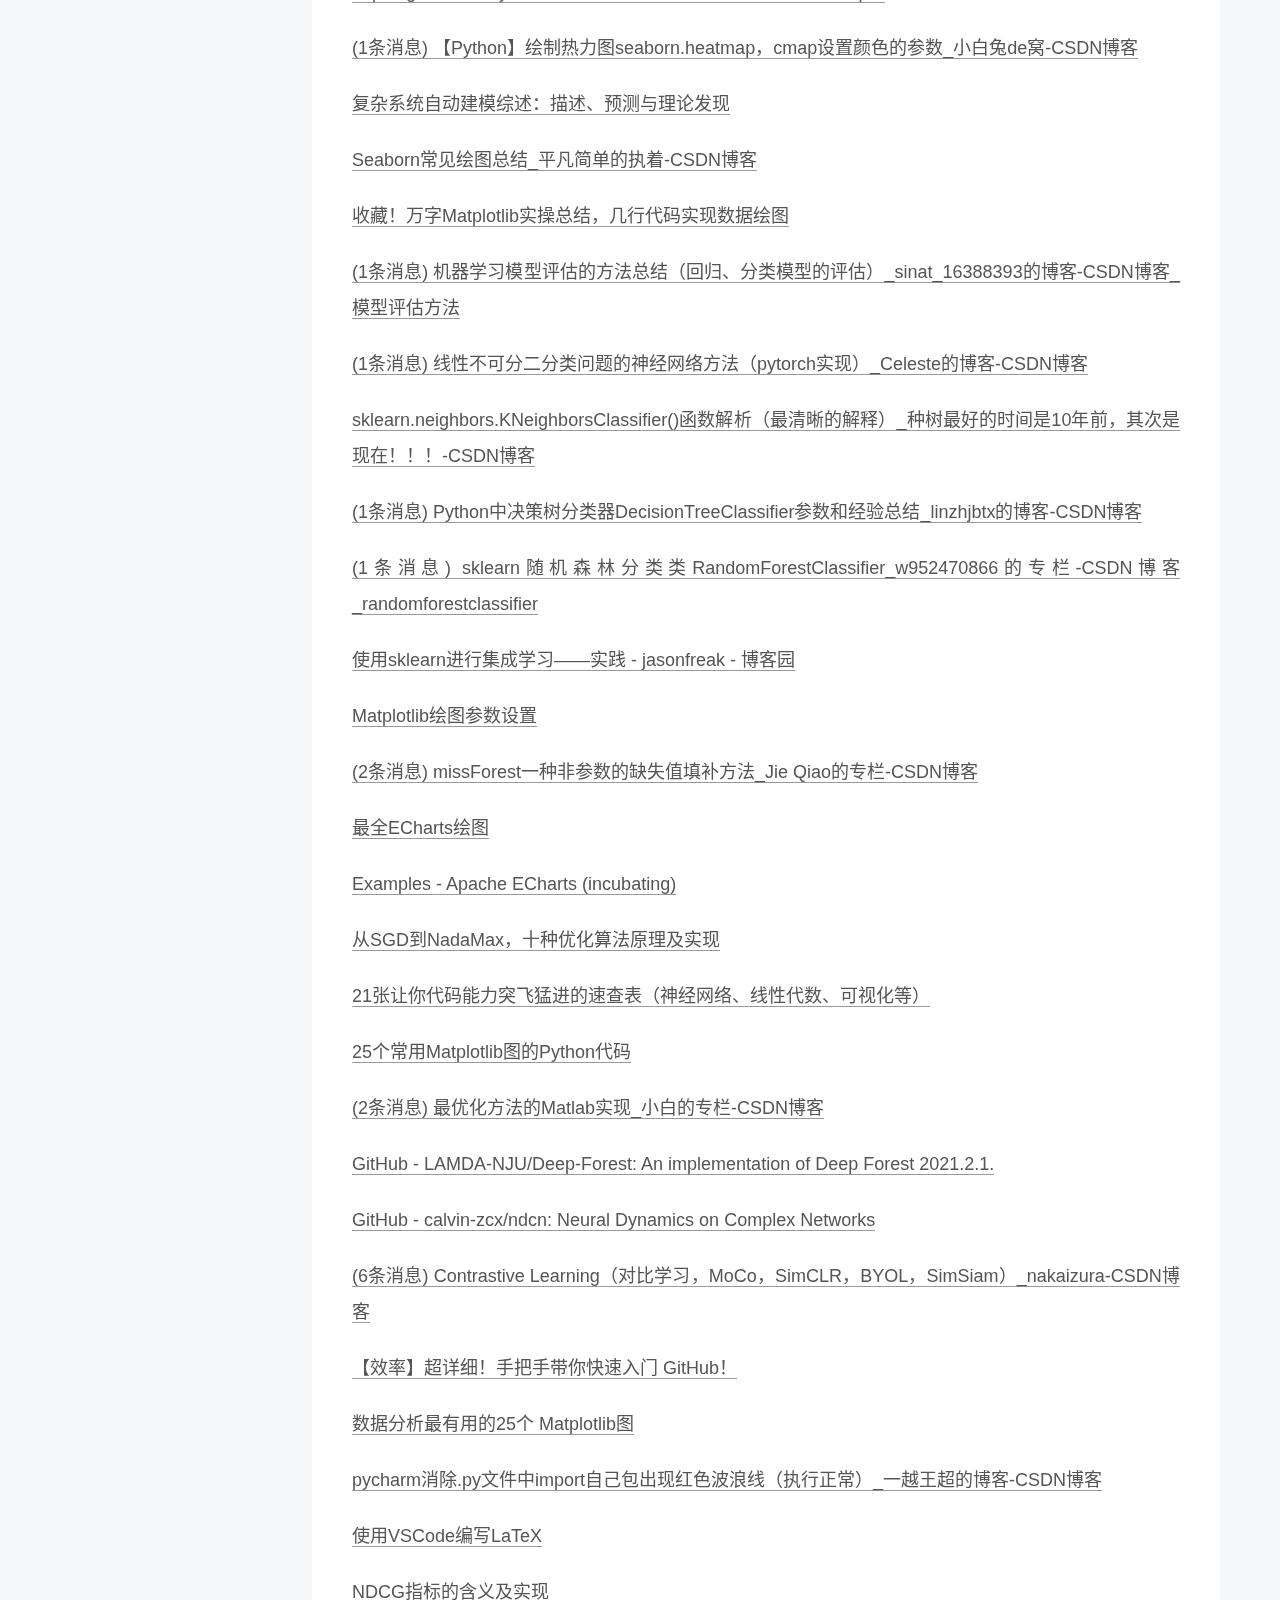
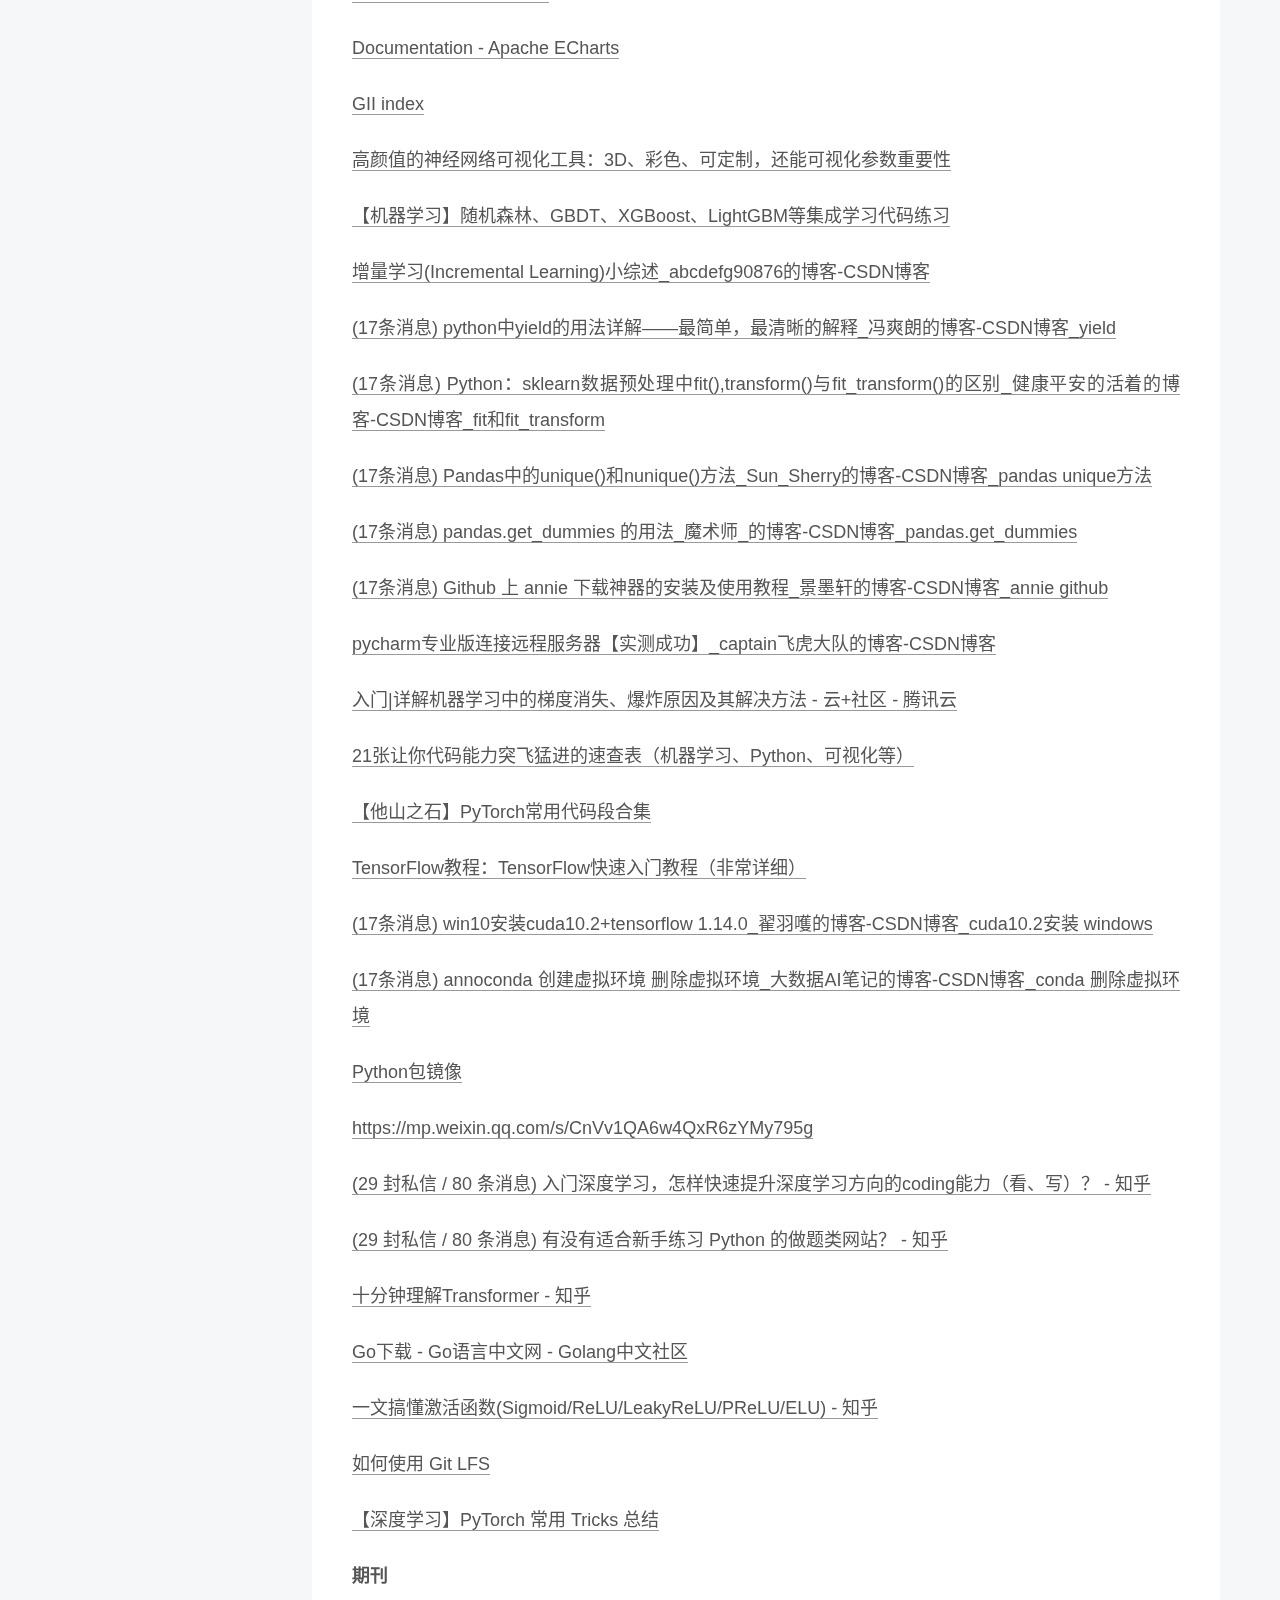
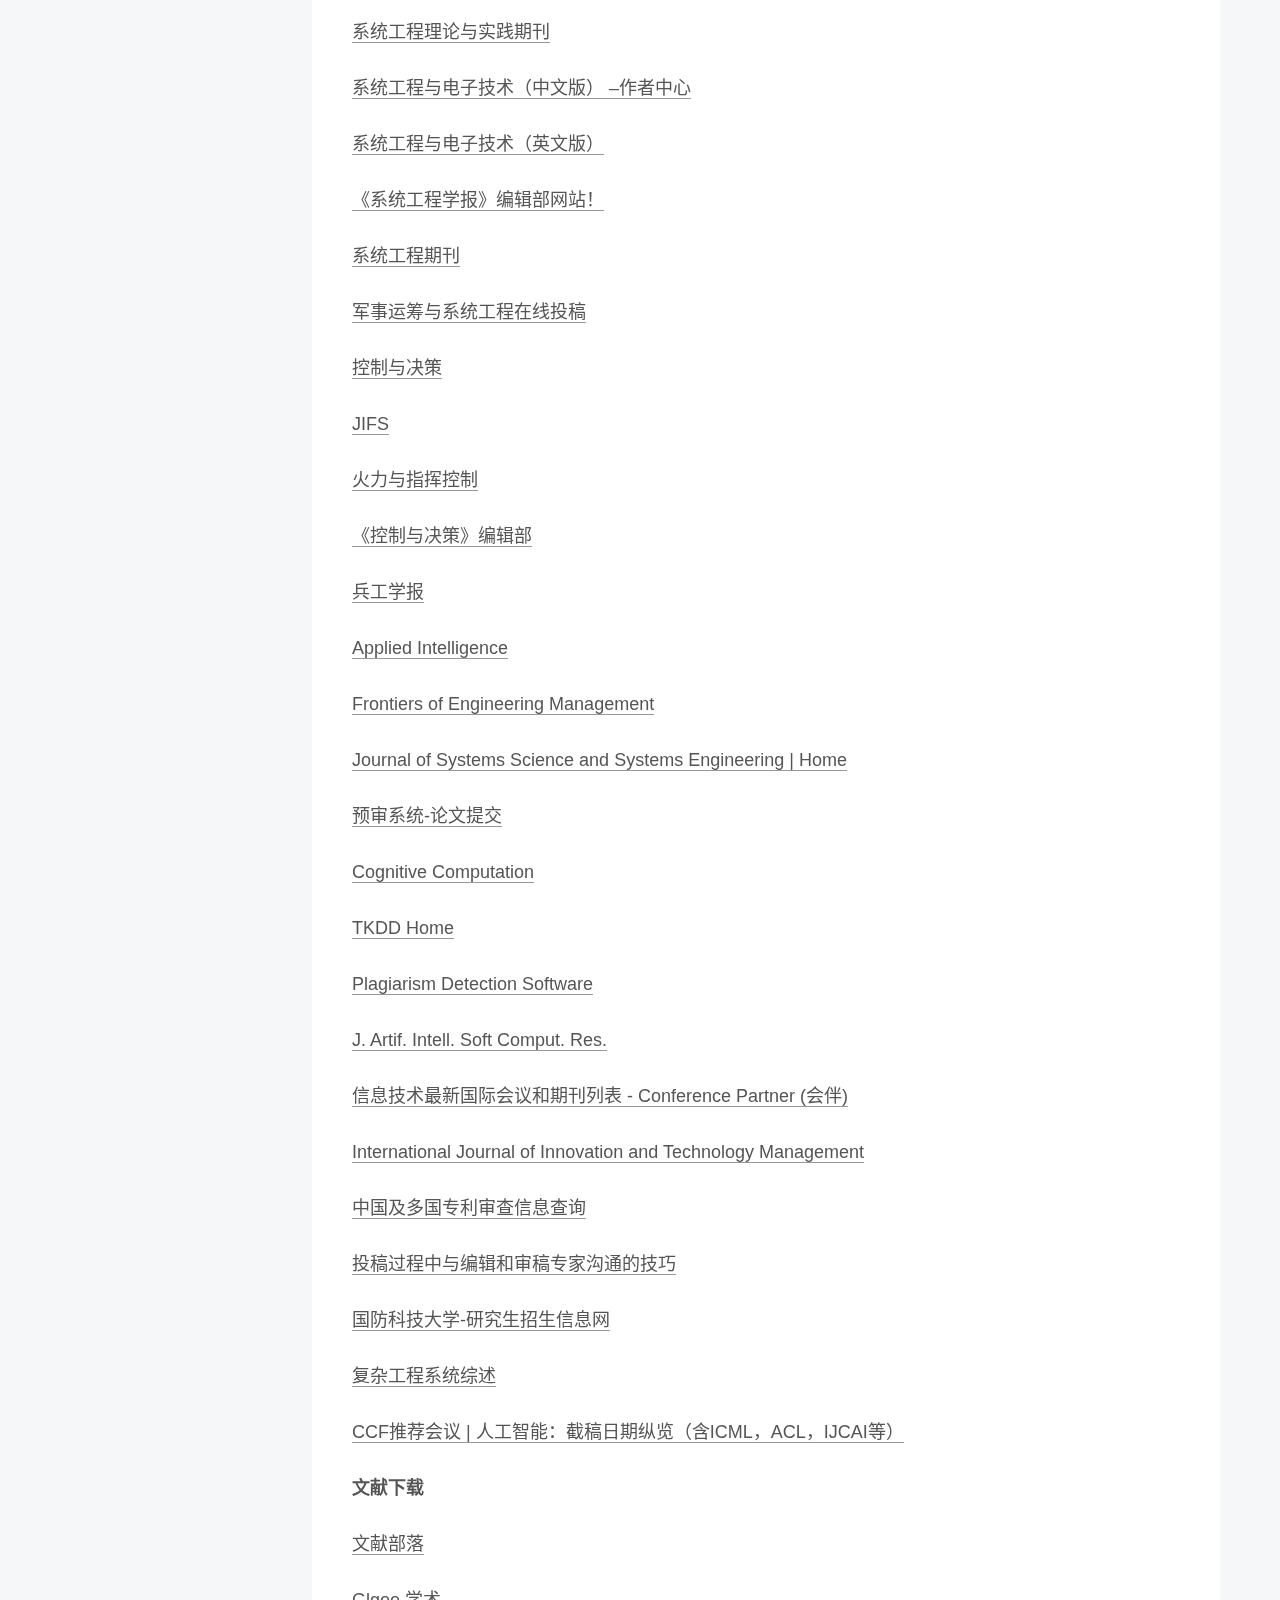
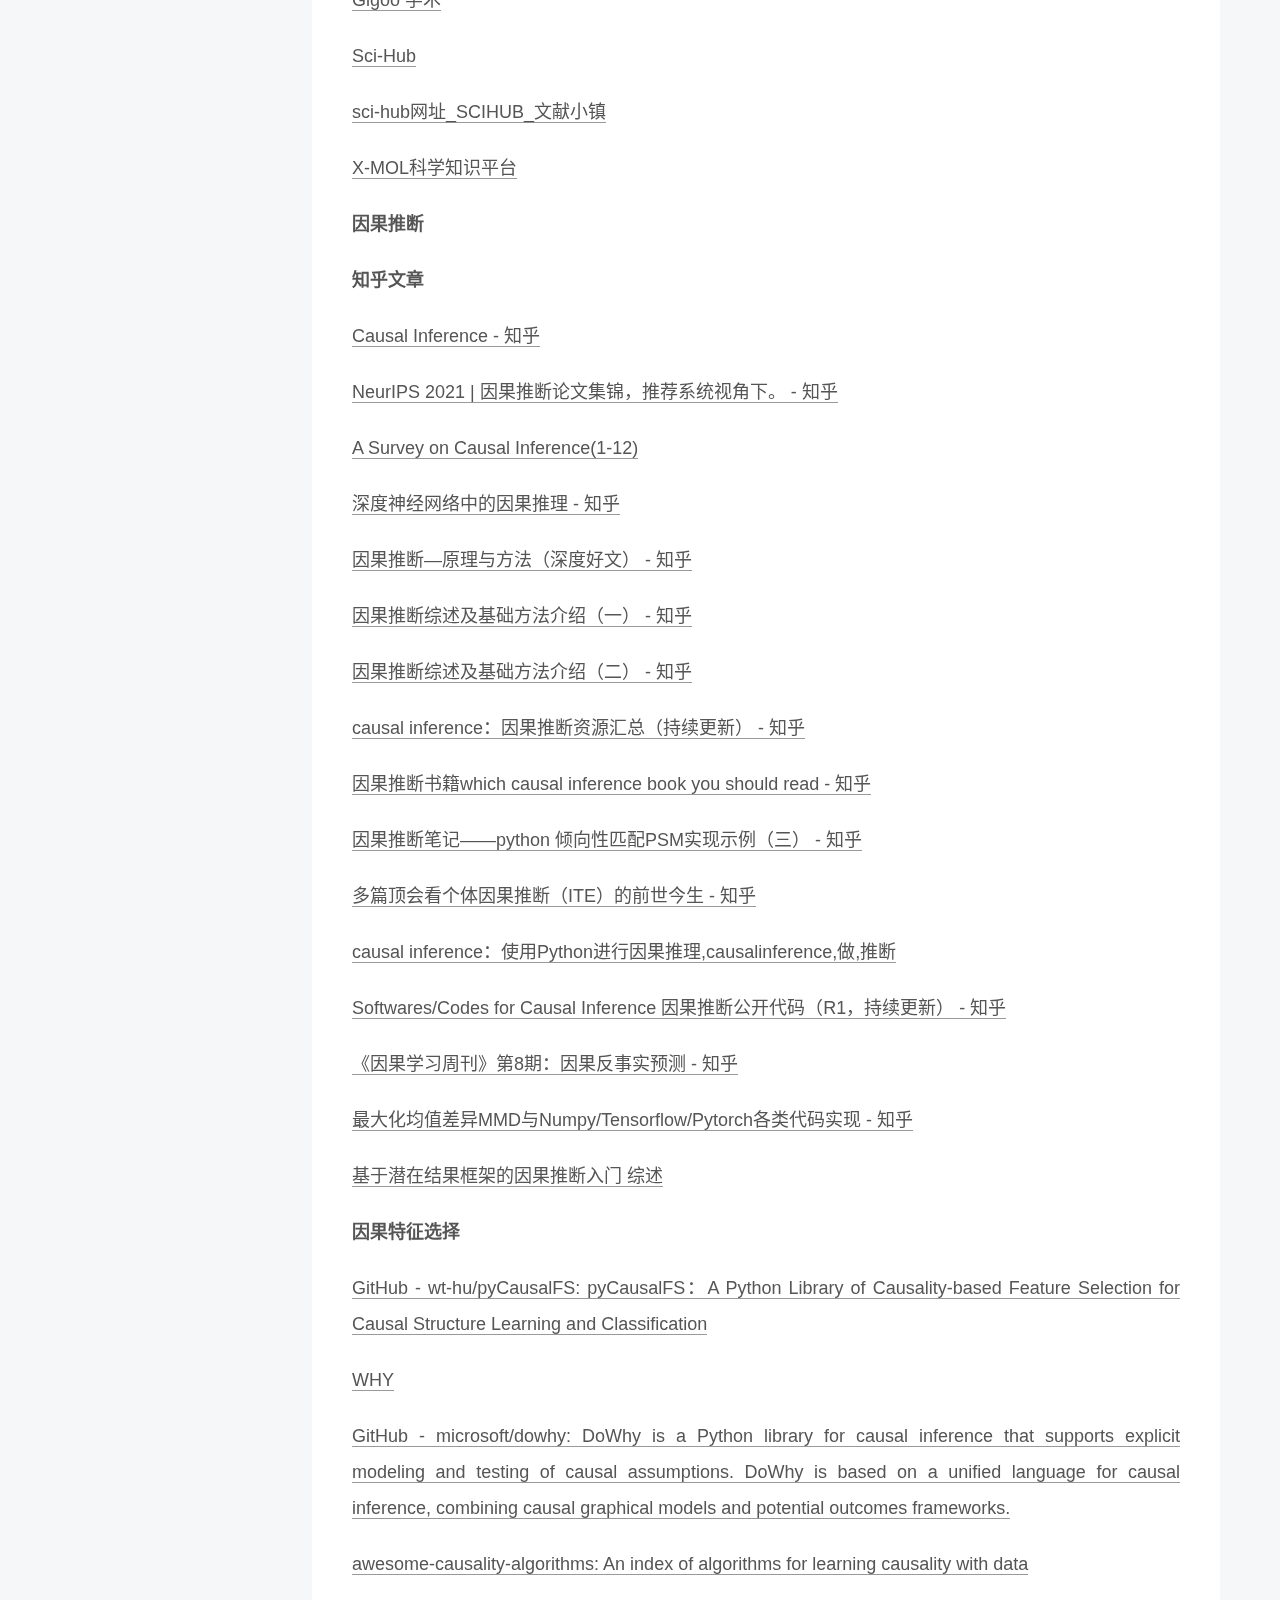
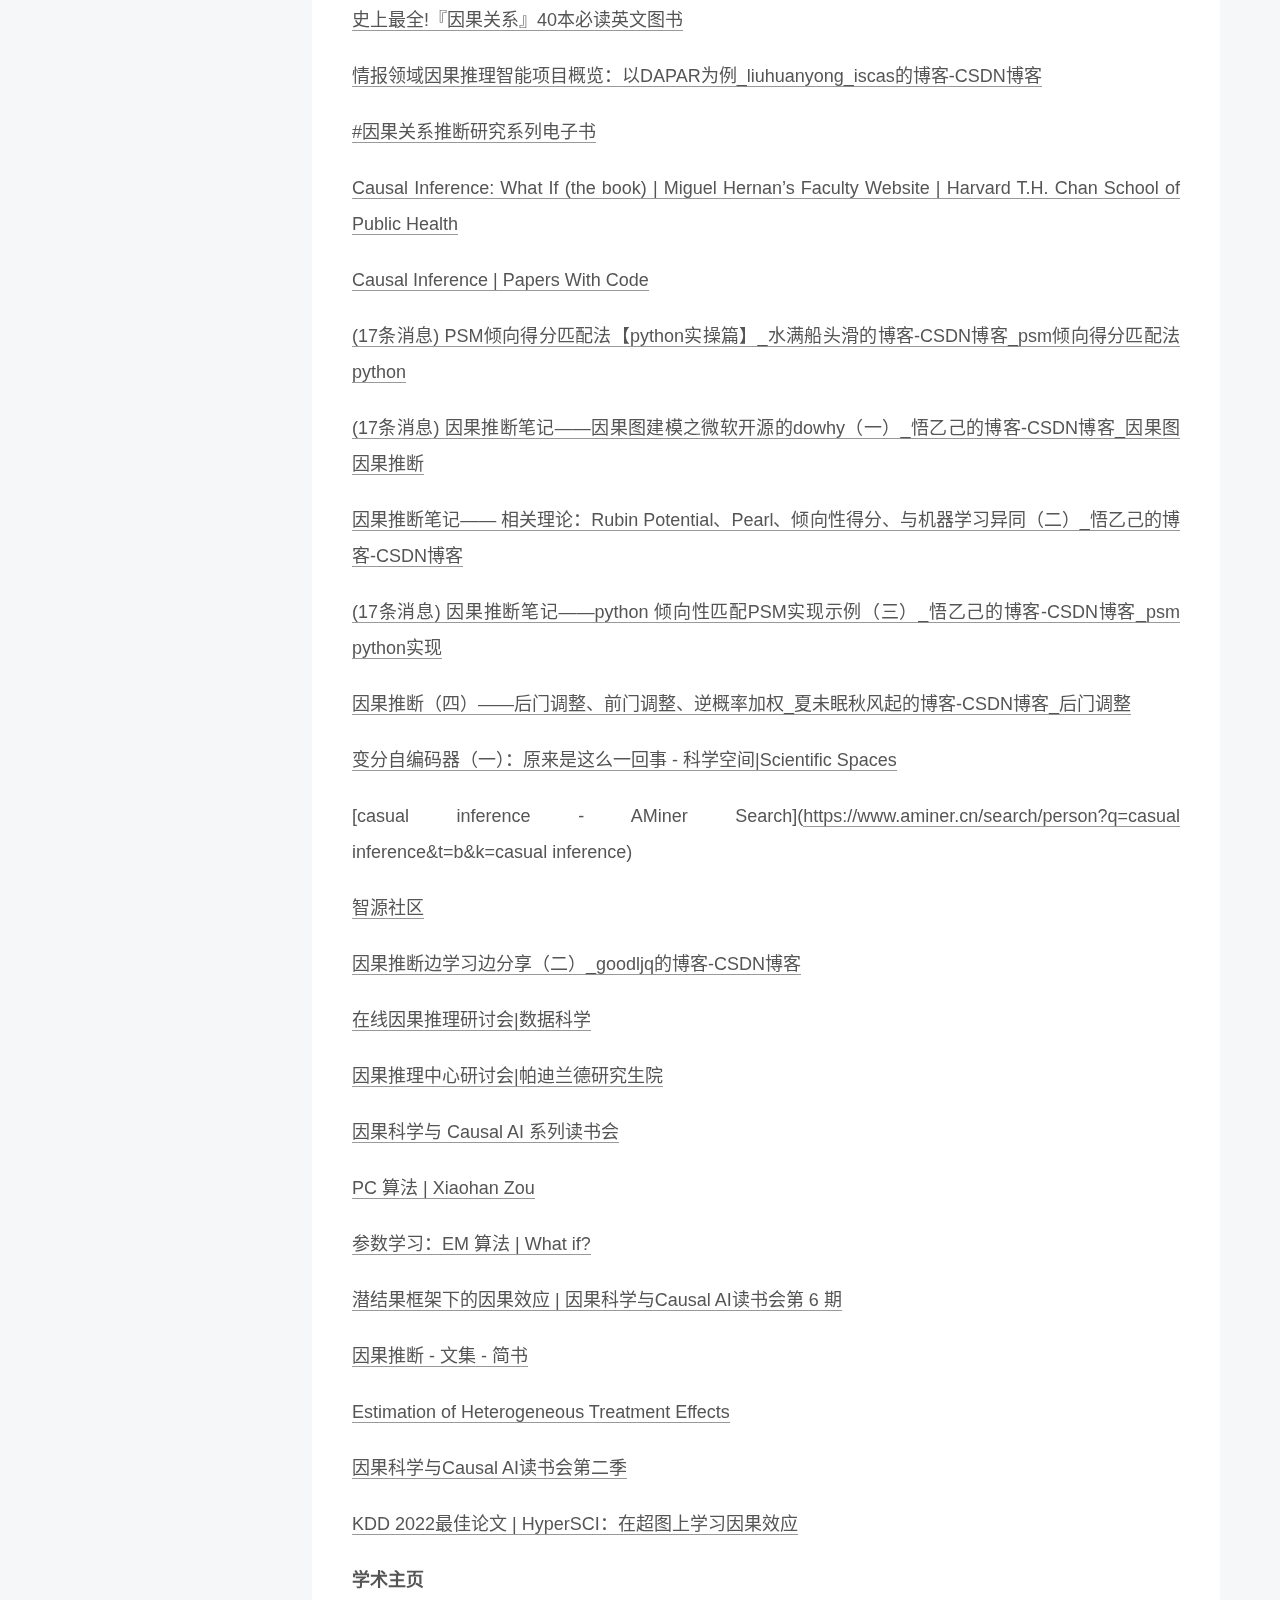
==== commit 6bd301d0: "Site updated: 2022-11-24 21:07:38" ====
--- a/index.html
+++ b/index.html
@@ -836,7 +836,7 @@
       <header class="post-header">
         <h2 class="post-title" itemprop="name headline">
           
-            <a href="/2022/11/17/hello-world/" class="post-title-link" itemprop="url">未命名</a>
+            <a href="/2022/11/17/hello-world/" class="post-title-link" itemprop="url">Causal Inference</a>
         </h2>
 
         <div class="post-meta">
@@ -853,7 +853,7 @@
                   <i class="far fa-calendar-check"></i>
                 </span>
                 <span class="post-meta-item-text">更新于</span>
-                <time title="修改时间：2022-11-22 23:27:12" itemprop="dateModified" datetime="2022-11-22T23:27:12+08:00">2022-11-22</time>
+                <time title="修改时间：2022-11-24 21:05:49" itemprop="dateModified" datetime="2022-11-24T21:05:49+08:00">2022-11-24</time>
               </span>
 
           
@@ -867,8 +867,43 @@
     <div class="post-body" itemprop="articleBody">
 
       
-          <hr>
-<h2 id="title-美丽CC宝"><a href="#title-美丽CC宝" class="headerlink" title="title:美丽CC宝"></a>title:美丽CC宝</h2><p><img src="E:\blog\source_posts\CC.jpg" alt="图片"></p>
+          <p>资料来源：相关文献</p>
+<p><strong>基本问题</strong></p>
+<p>（1）<strong>低质量&#x2F;半监督数据</strong>。 缺失或噪声数据在许多实际应用领域中普遍存在，这意味着数据集中的一个或多个特征的值不正确或从记录的观测中缺失。 现有的基于因果关系的特征选择方法都假设数据集中涉及的所有特征都不存在缺失值或噪声值。 在低质量的大数据中，解决基于因果关系的特征选择方法是一个具有挑战性的问题。</p>
+<p>（2）<strong>流特征与流数据的特征选择</strong>。现有的基于因果关系的特征选择方法假设数据集中的所有数据实例都是预先给定的。 事实上，许多现实世界的数据集都是以流的形式提供的。 因此，有必要开发基于因果关系的在线特征选择算法来处理流数据。A.流数据：数据样本以单个或块的形式到达，特征及其数量不变。B.流特征：样本数量不变，特征按顺序到达。C：流数据+流特征（没有相关研究）</p>
+<p>（3）<strong>类不平衡数据</strong>。 现有的大多数基于因果关系的方法不能处理具有不平衡类的数据集，然而，在许多实际应用中存在这种不平衡类。 开发新的特征选择方法来解决这一问题是非常重要的。</p>
+<p>（4）<strong>分布变化</strong>。实际情况下数据分布很可能会发生变化，不满足忠诚性假设时，目标变量可能存在多个MB，多个MB在理论上拥有等效的预测信息。<strong>多重MB</strong>没法用作特征选择技术，因而算法和研究都较少。那选择多重MB的意义？选择容易收集数据的那个MB，</p>
+<p>（5）<strong>多源数据特征选择</strong>。数据来源不同，最优且稳定不变的特征集被证明是目标变量的父节点的集合。</p>
+<p>（6）<strong>非IID数据。</strong> 现有的基于因果关系的特征选择方法几乎都局限于IID数据。 对于非IID数据，这些方法仍然面临着很大的挑战。 非IID场景的一种类型是训练数据和测试数据具有不同的分布（即，分布移位数据）。 对于这种类型的数据，可以合理地假定系统的因果机制（即直接原因）在不同的条件或环境下是不变的，从而直接原因可以作为获得稳定预测的不变特征集[54,107]。 基于因果关系的特征选择具有处理分布偏移数据的潜力，但如果没有干预实验，它们无法从数据中识别类别变量的原因。 非IID情况的另一种类型是数据观测高度相互依赖（即相关数据）。 研究表明，忽略数据观测之间的相关性可能会显著降低BN结构学习的性能[10]，而现有的基于因果关系的特征选择方法也可能存在同样的问题。到目前为止，基于因果关系的特征选择算法在解决相关数据问题方面的研究还很少。</p>
+<p>（7）<strong>神经网络的因果关系</strong>。 近年来，利用因果关系进行神经网络学习成为一个热点[8,34,78,91]，利用因果知识解决神经网络学习中的问题是一个正确的方向。 然而，开发基于因果关系的特征选择算法来识别神经网络表示中的特征是具有挑战性的。</p>
+<p><strong>MB</strong> <strong>发现算法当前主要的应用场景</strong>：鲁棒的特征选择、特征与标签之间因果关系的解释及特征因果关系图的构建.</p>
+<p><strong>算法代码</strong>：</p>
+<p>Python版本：<a target="_blank" rel="noopener" href="https://github.com/kuiy/pyCausalFS">https://github.com/kuiy/pyCausalFS</a></p>
+<p><img src="file:///C:/Users/CUIRUI~1/AppData/Local/Temp/msohtmlclip1/01/clip_image002.jpg" alt="img"></p>
+<p><strong>数据集</strong></p>
+<p><img src="file:///C:/Users/CUIRUI~1/AppData/Local/Temp/msohtmlclip1/01/clip_image004.jpg" alt="img"></p>
+<p>一些想法：</p>
+<p><strong>基于因果的特征选择方法</strong>：</p>
+<p><strong>综述视角****1</strong>：基于约束和分数的方法 Causality-based Feature Selection: Methods and Evaluations</p>
+<p><strong>综述视角****2</strong>：直接法&#x2F;分治法&#x2F;多重MB 基于马尔科夫边界发现的因果特征选择算法综述</p>
+<p><strong>综述视角****3</strong>：利用数据学习因果：</p>
+<p><img src="file:///C:/Users/CUIRUI~1/AppData/Local/Temp/msohtmlclip1/01/clip_image006.png" alt="img"></p>
+<p><strong>对应文献：</strong></p>
+<p>1.因果特征和非因果特征选择之间的关系研究：</p>
+<p><img src="file:///C:/Users/CUIRUI~1/AppData/Local/Temp/msohtmlclip1/01/clip_image008.png" alt="img"></p>
+<p> 2.基于马尔科夫边界发现的因果特征选择算法综述：</p>
+<p>多种算法代码数据集收集：<a target="_blank" rel="noopener" href="http://home.ustc.edu.cn/~xingyuwu/MB.html">http://home.ustc.edu.cn/~xingyuwu/MB.html</a></p>
+<p><img src="file:///C:/Users/CUIRUI~1/AppData/Local/Temp/msohtmlclip1/01/clip_image010.jpg" alt="img"></p>
+<p> <img src="file:///C:/Users/CUIRUI~1/AppData/Local/Temp/msohtmlclip1/01/clip_image012.jpg" alt="img"></p>
+<p> <img src="file:///C:/Users/CUIRUI~1/AppData/Local/Temp/msohtmlclip1/01/clip_image014.jpg" alt="img"></p>
+<p><img src="file:///C:/Users/CUIRUI~1/AppData/Local/Temp/msohtmlclip1/01/clip_image016.jpg" alt="img"></p>
+<p> 3.Causality-based Feature Selection: Methods and Evaluations：</p>
+<p><img src="file:///C:/Users/CUIRUI~1/AppData/Local/Temp/msohtmlclip1/01/clip_image018.png" alt="img"></p>
+<p><img src="file:///C:/Users/CUIRUI~1/AppData/Local/Temp/msohtmlclip1/01/clip_image020.jpg" alt="img"></p>
+<p><img src="file:///C:/Users/CUIRUI~1/AppData/Local/Temp/msohtmlclip1/01/clip_image021.png" alt="img"></p>
+<p><img src="file:///C:/Users/CUIRUI~1/AppData/Local/Temp/msohtmlclip1/01/clip_image022.png" alt="img"></p>
+<p><img src="file:///C:/Users/CUIRUI~1/AppData/Local/Temp/msohtmlclip1/01/clip_image024.jpg" alt="img"></p>
+<p><img src="file:///C:/Users/CUIRUI~1/AppData/Local/Temp/msohtmlclip1/01/clip_image026.jpg" alt="img"></p>
 
       
     </div>
--- a/css/main.css
+++ b/css/main.css
@@ -1196,7 +1196,7 @@
 }
 .links-of-author a::before,
 .links-of-author span.exturl::before {
-  background: #fb08f5;
+  background: #ffff94;
   border-radius: 50%;
   content: ' ';
   display: inline-block;
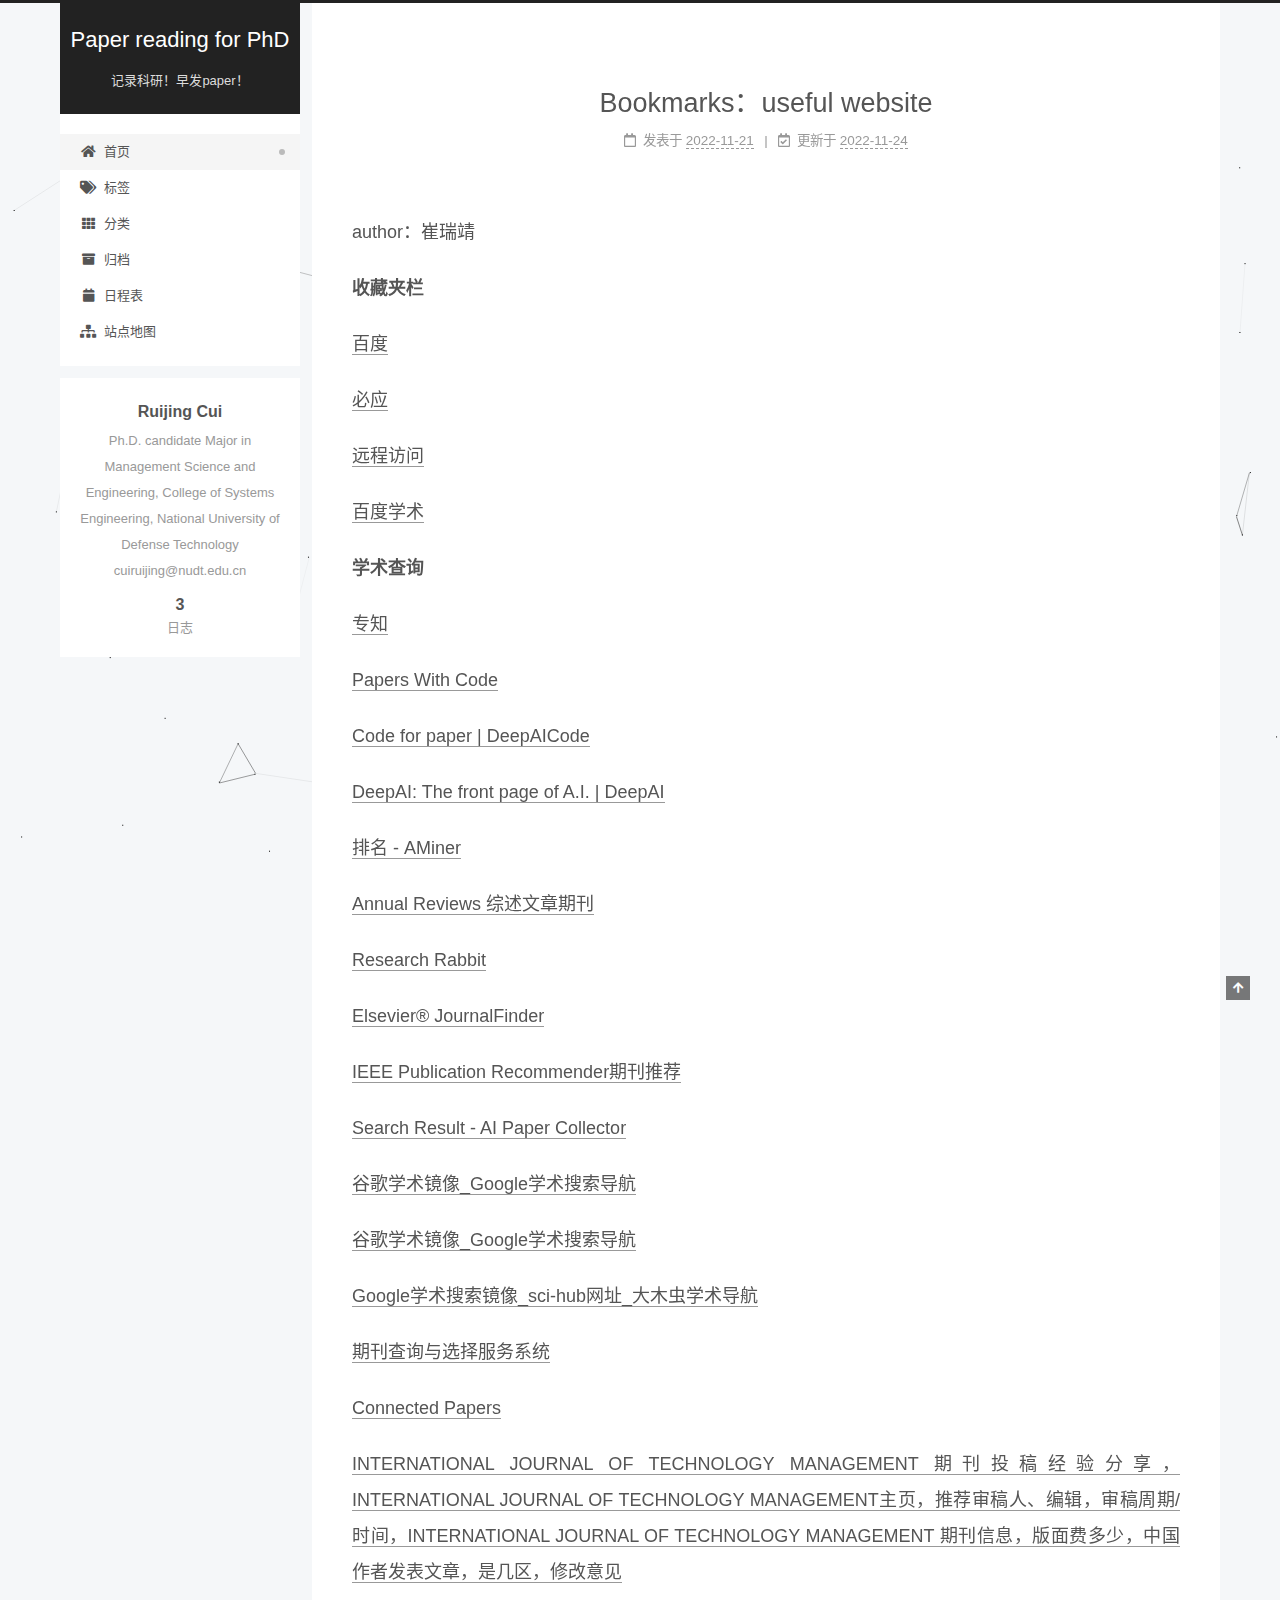
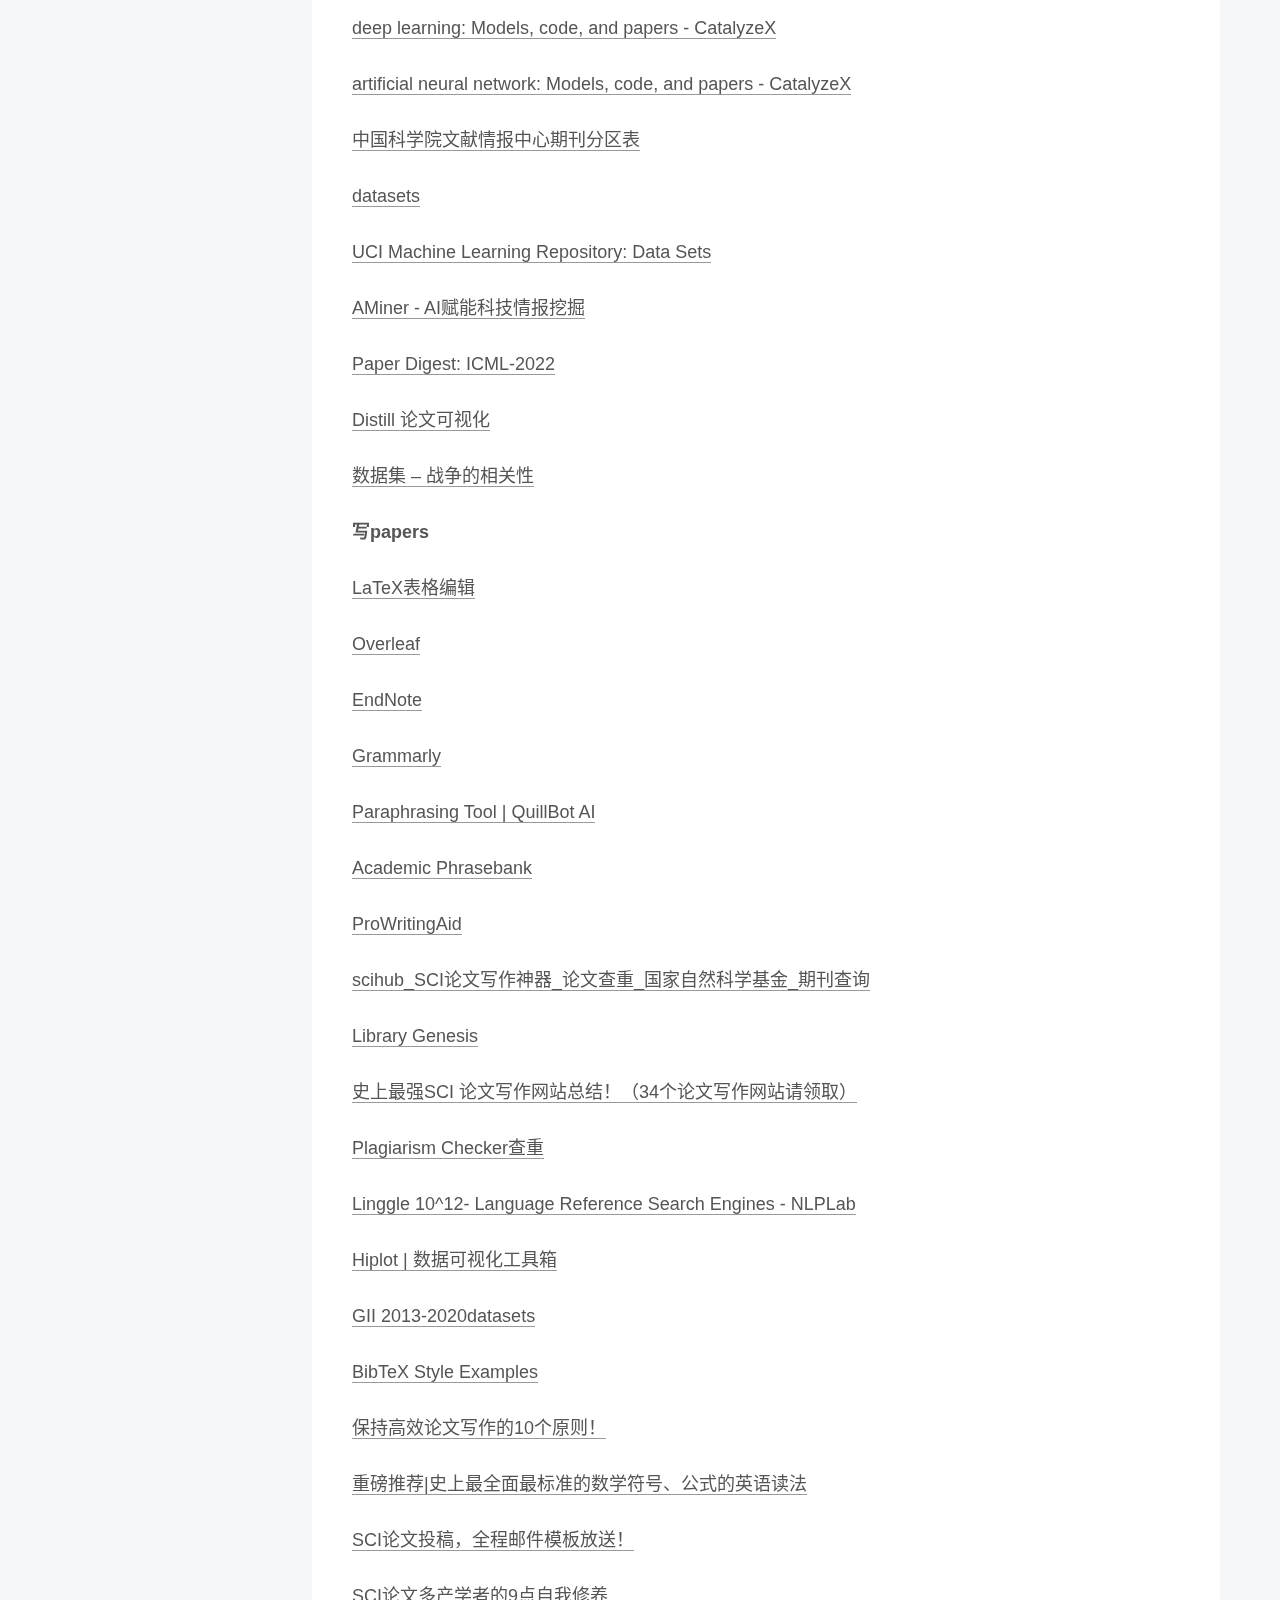
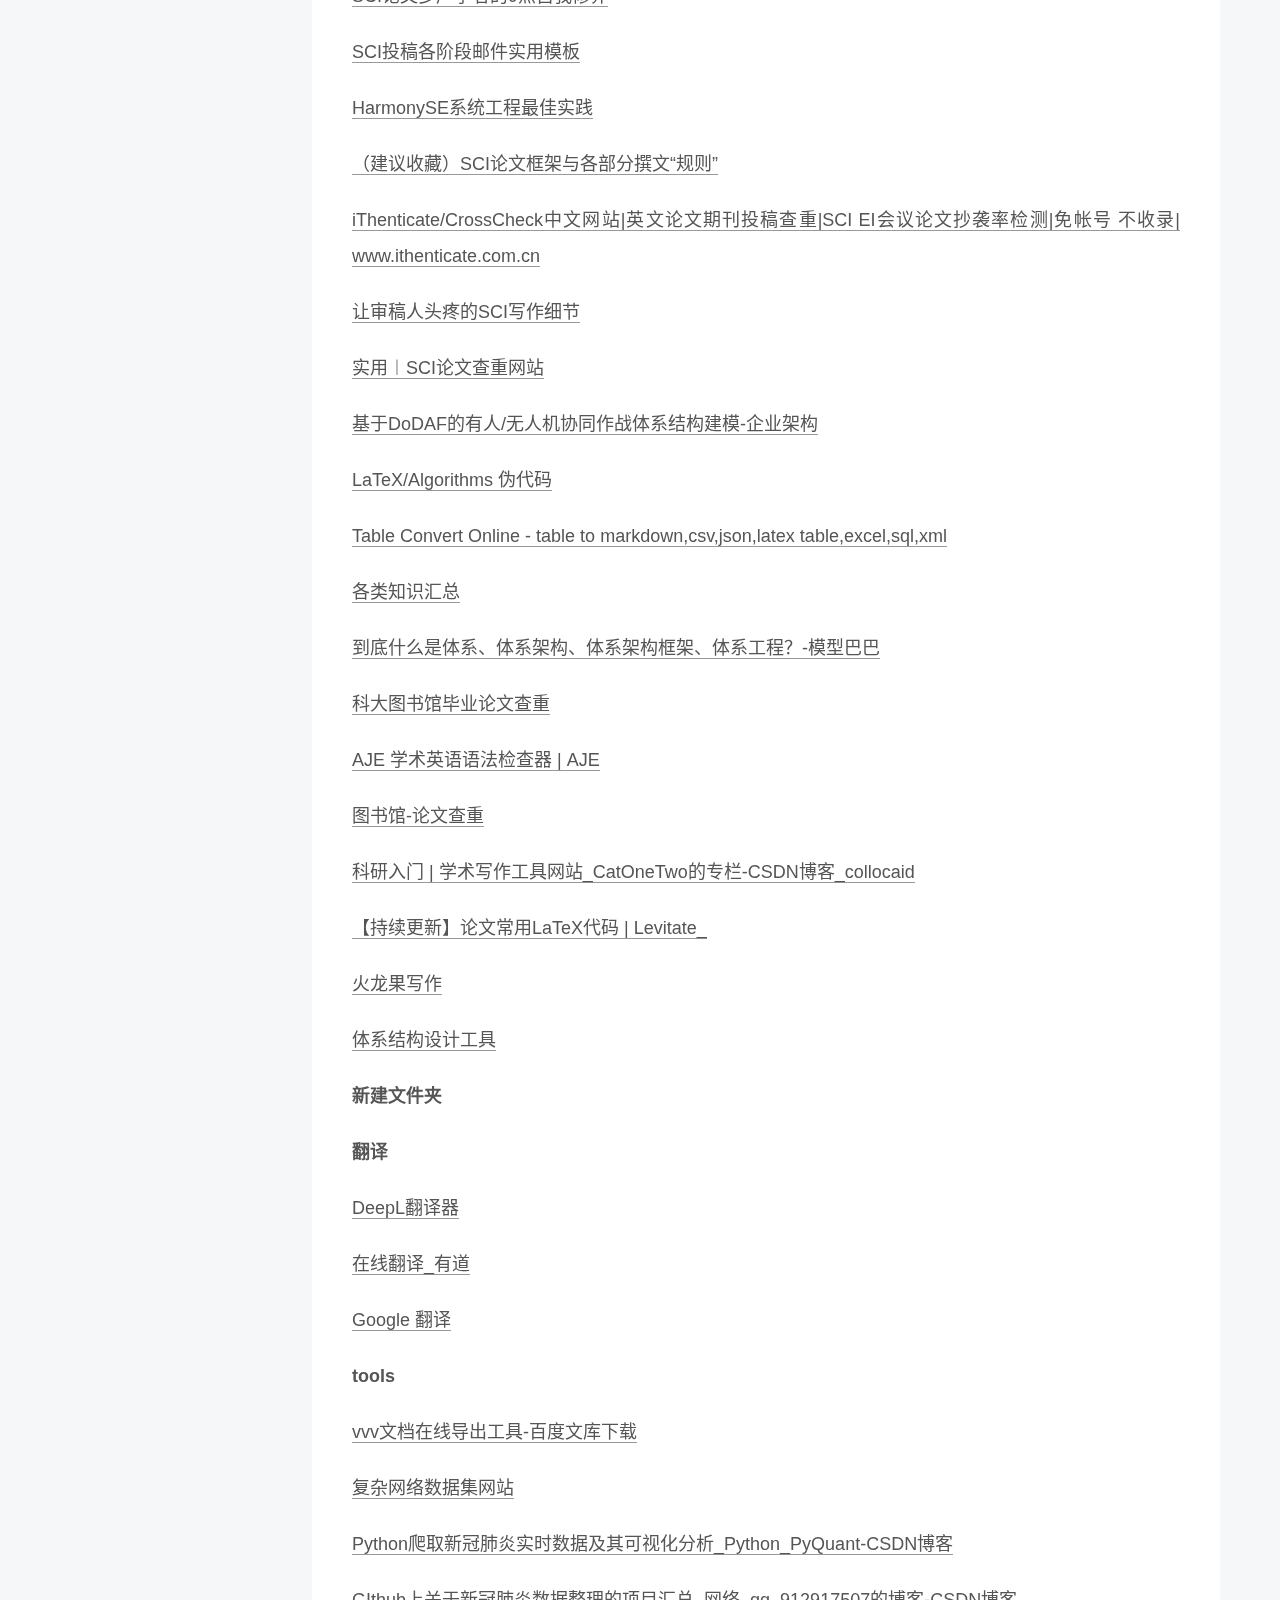
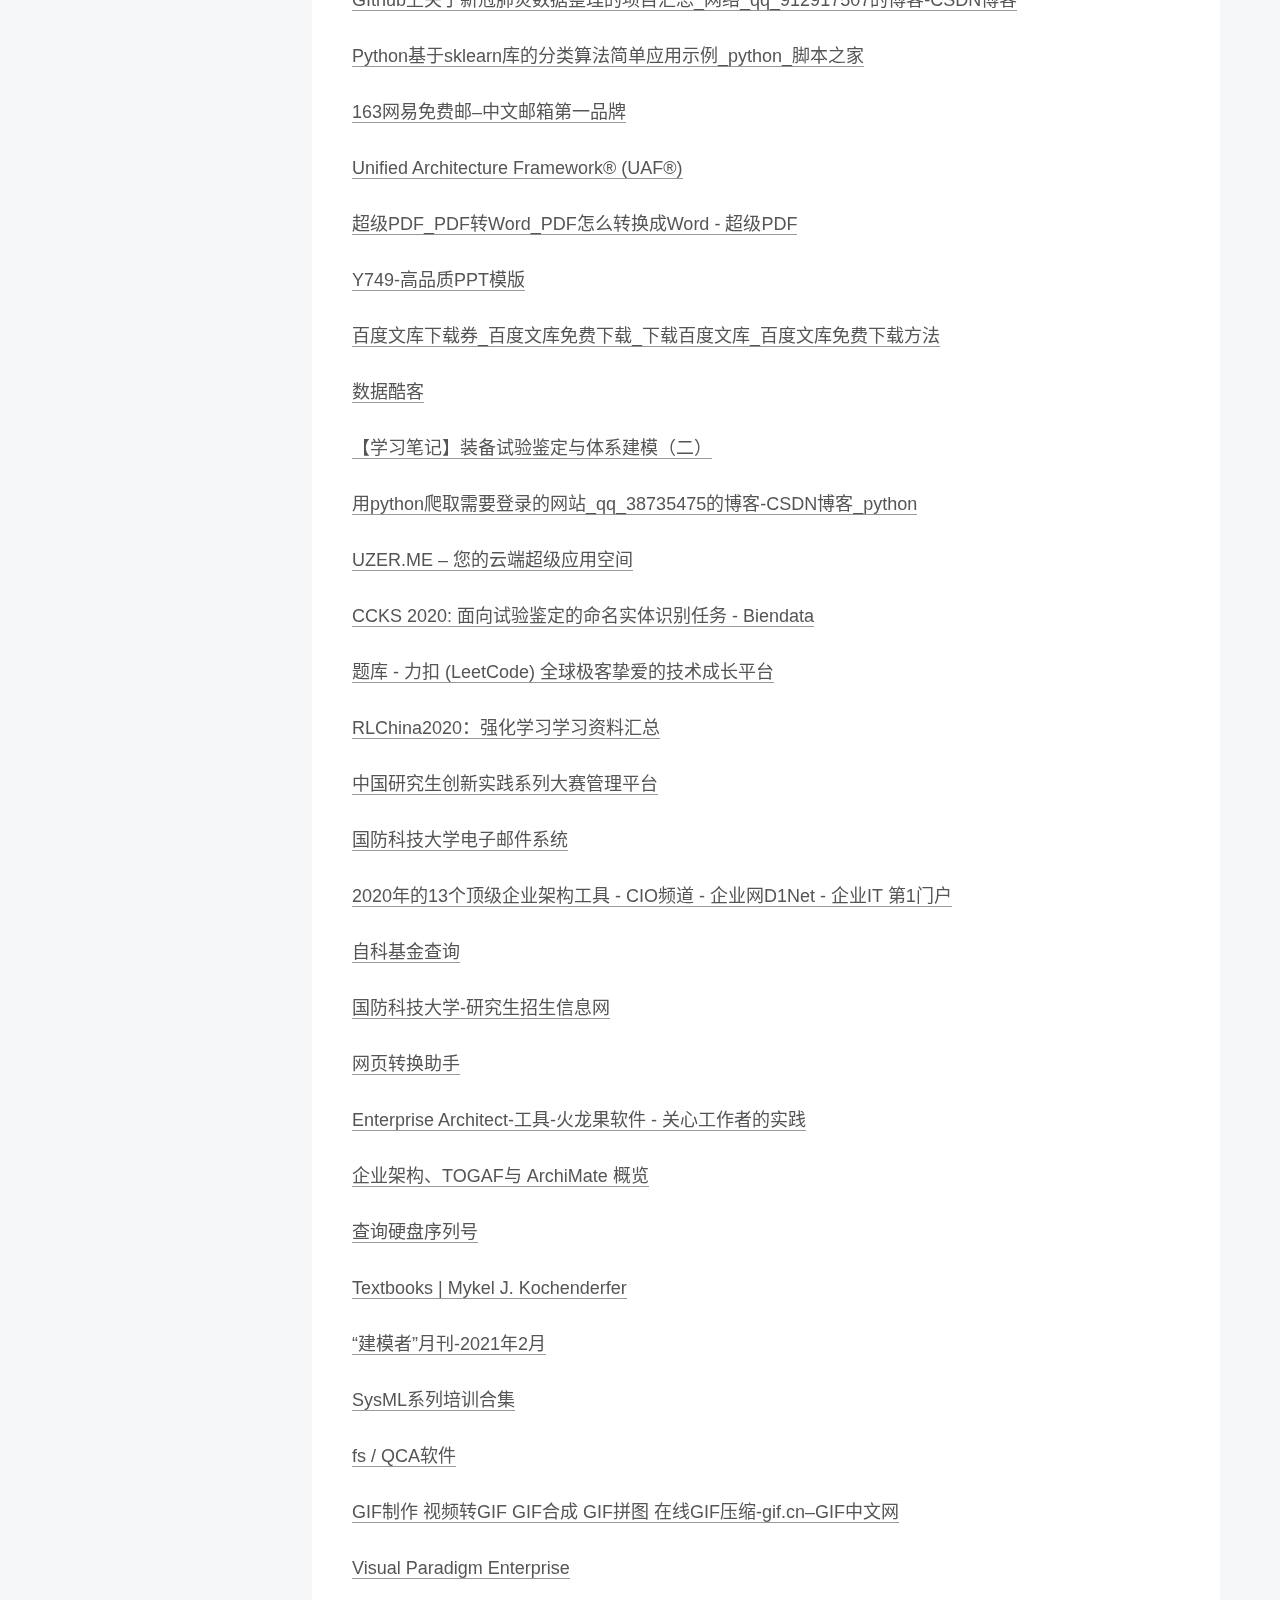
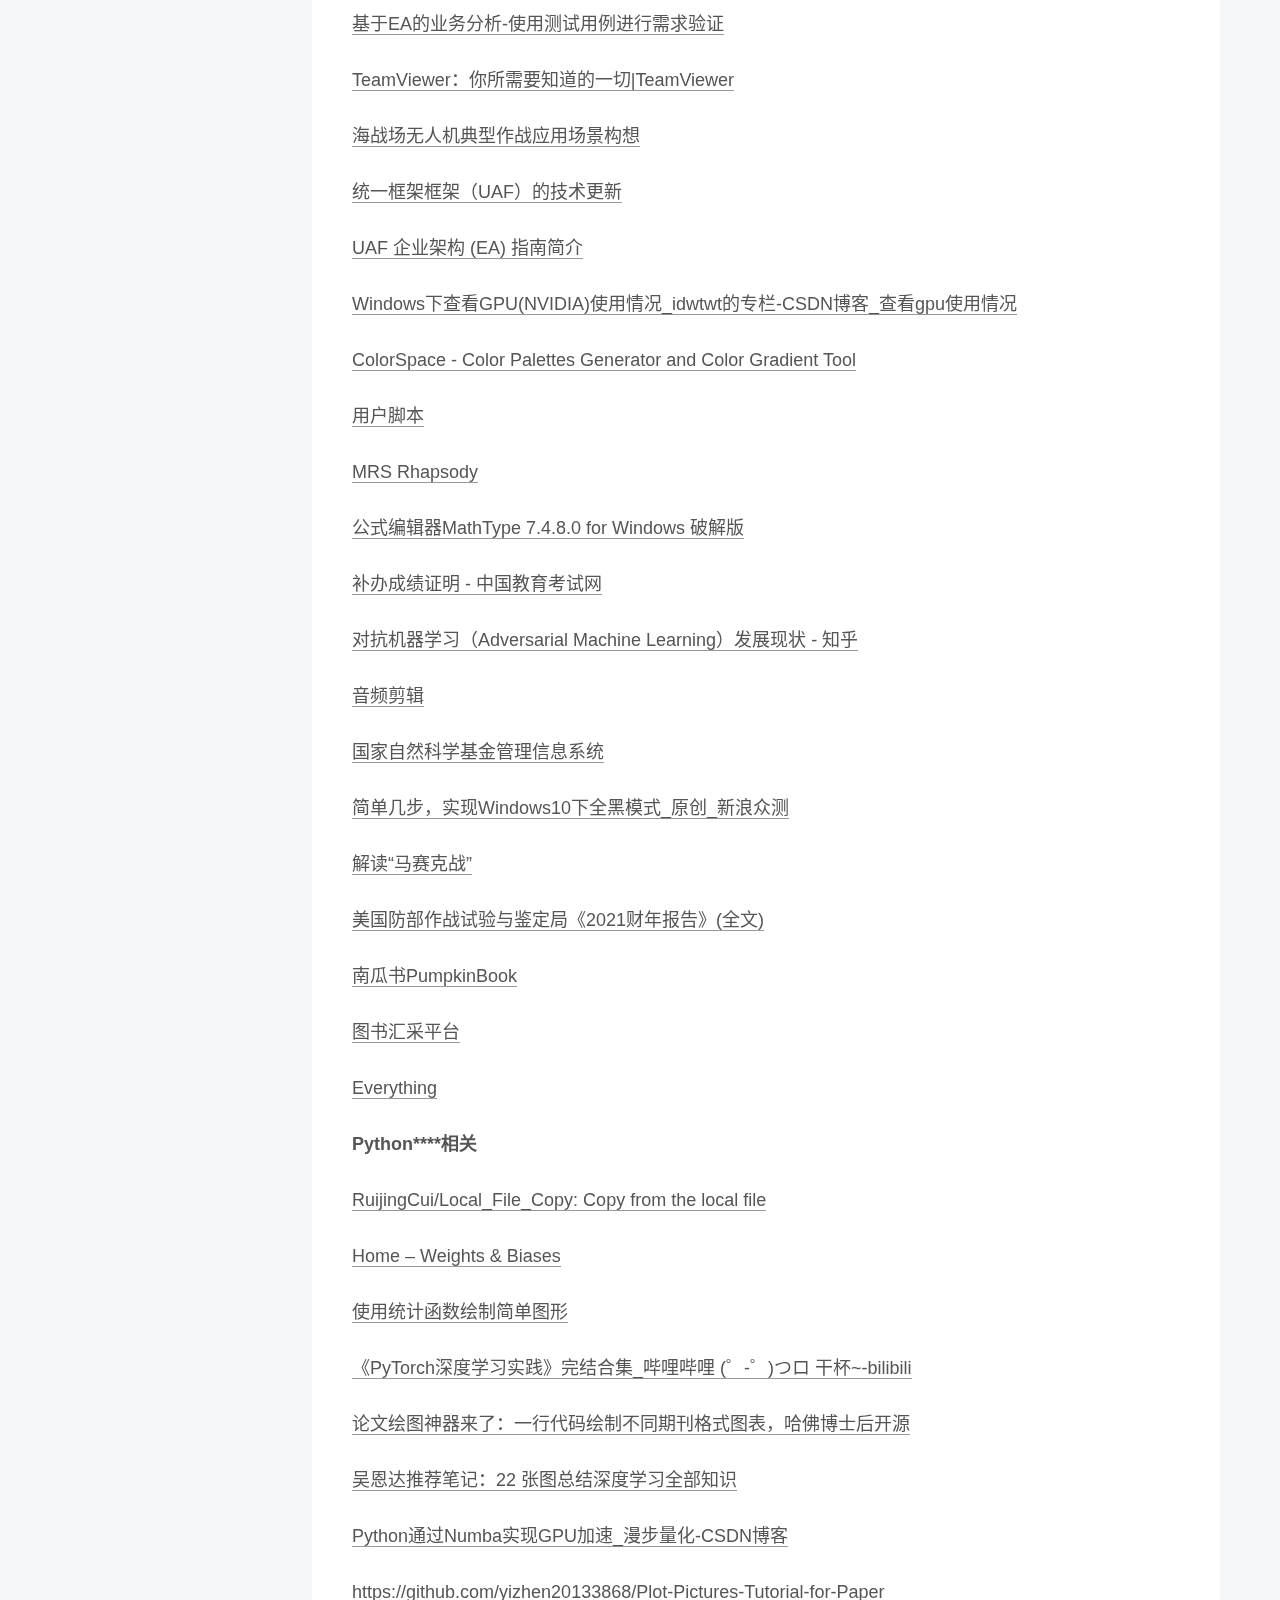
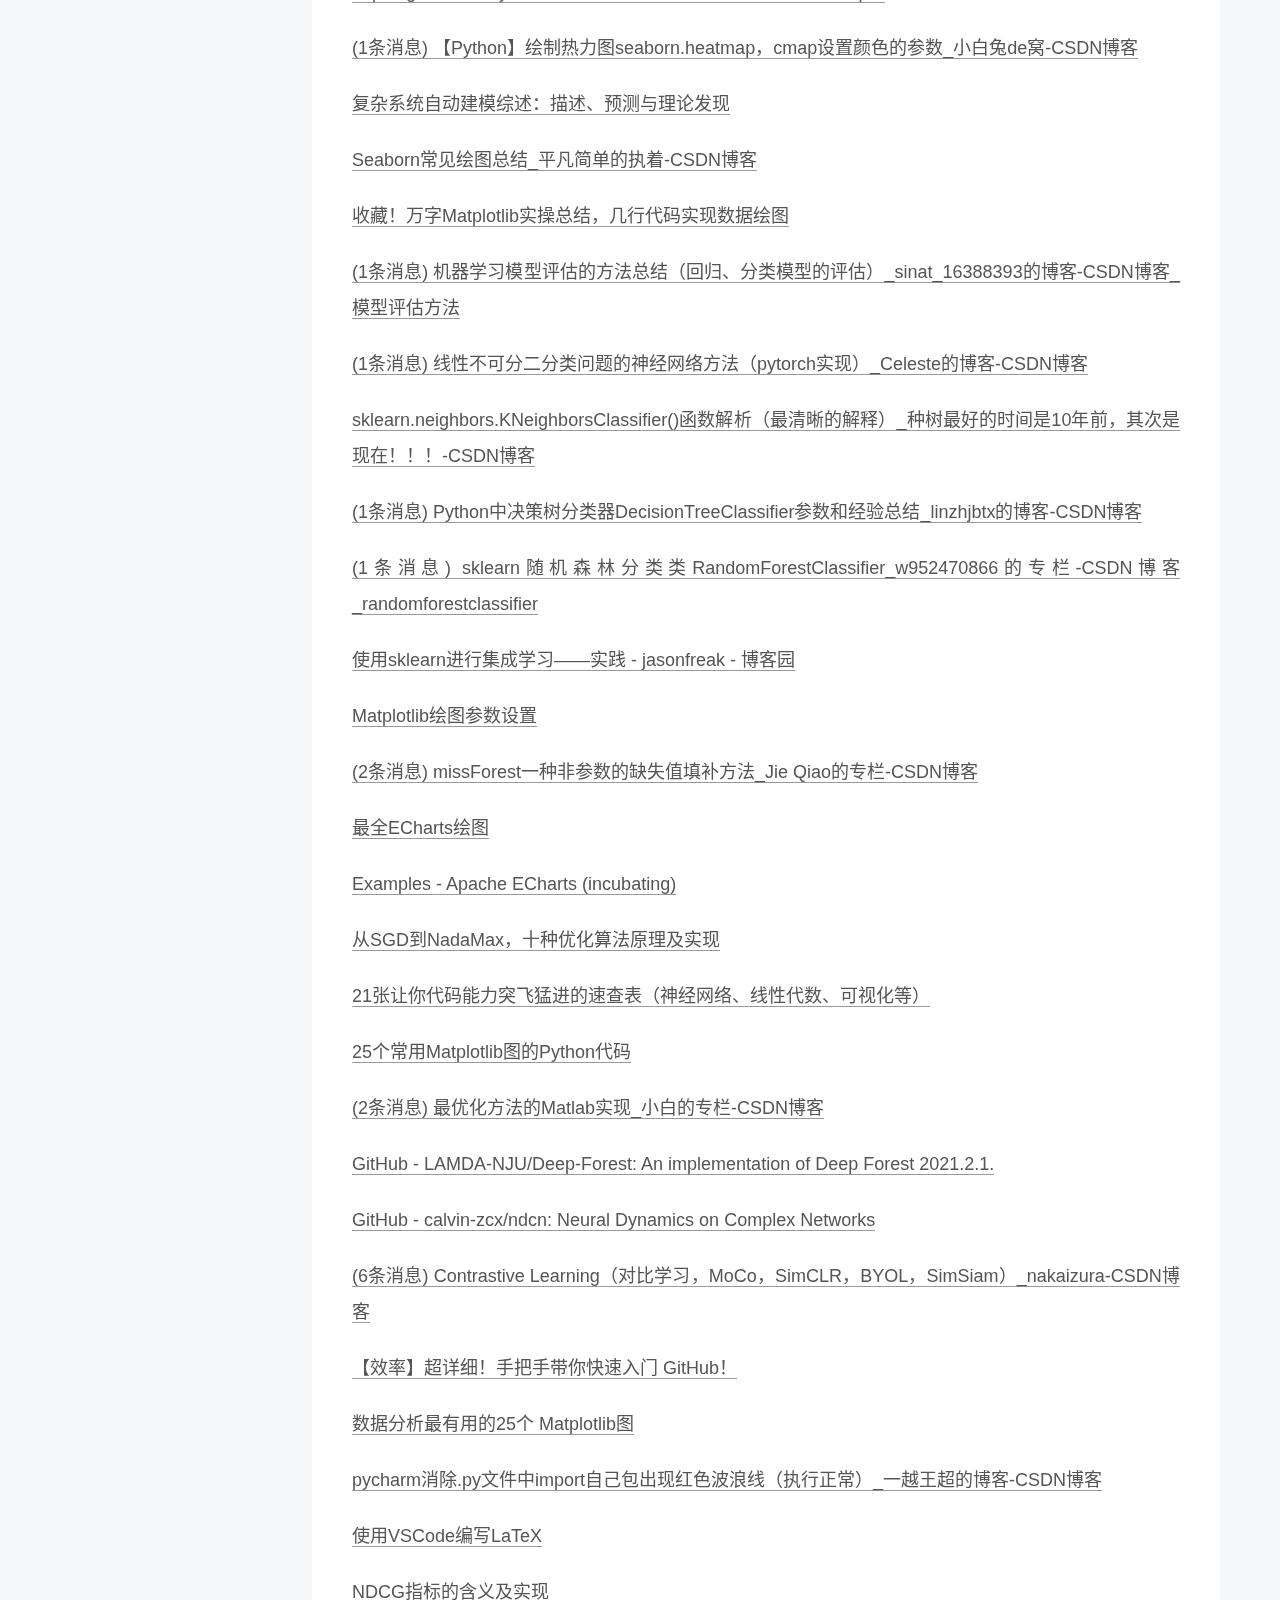
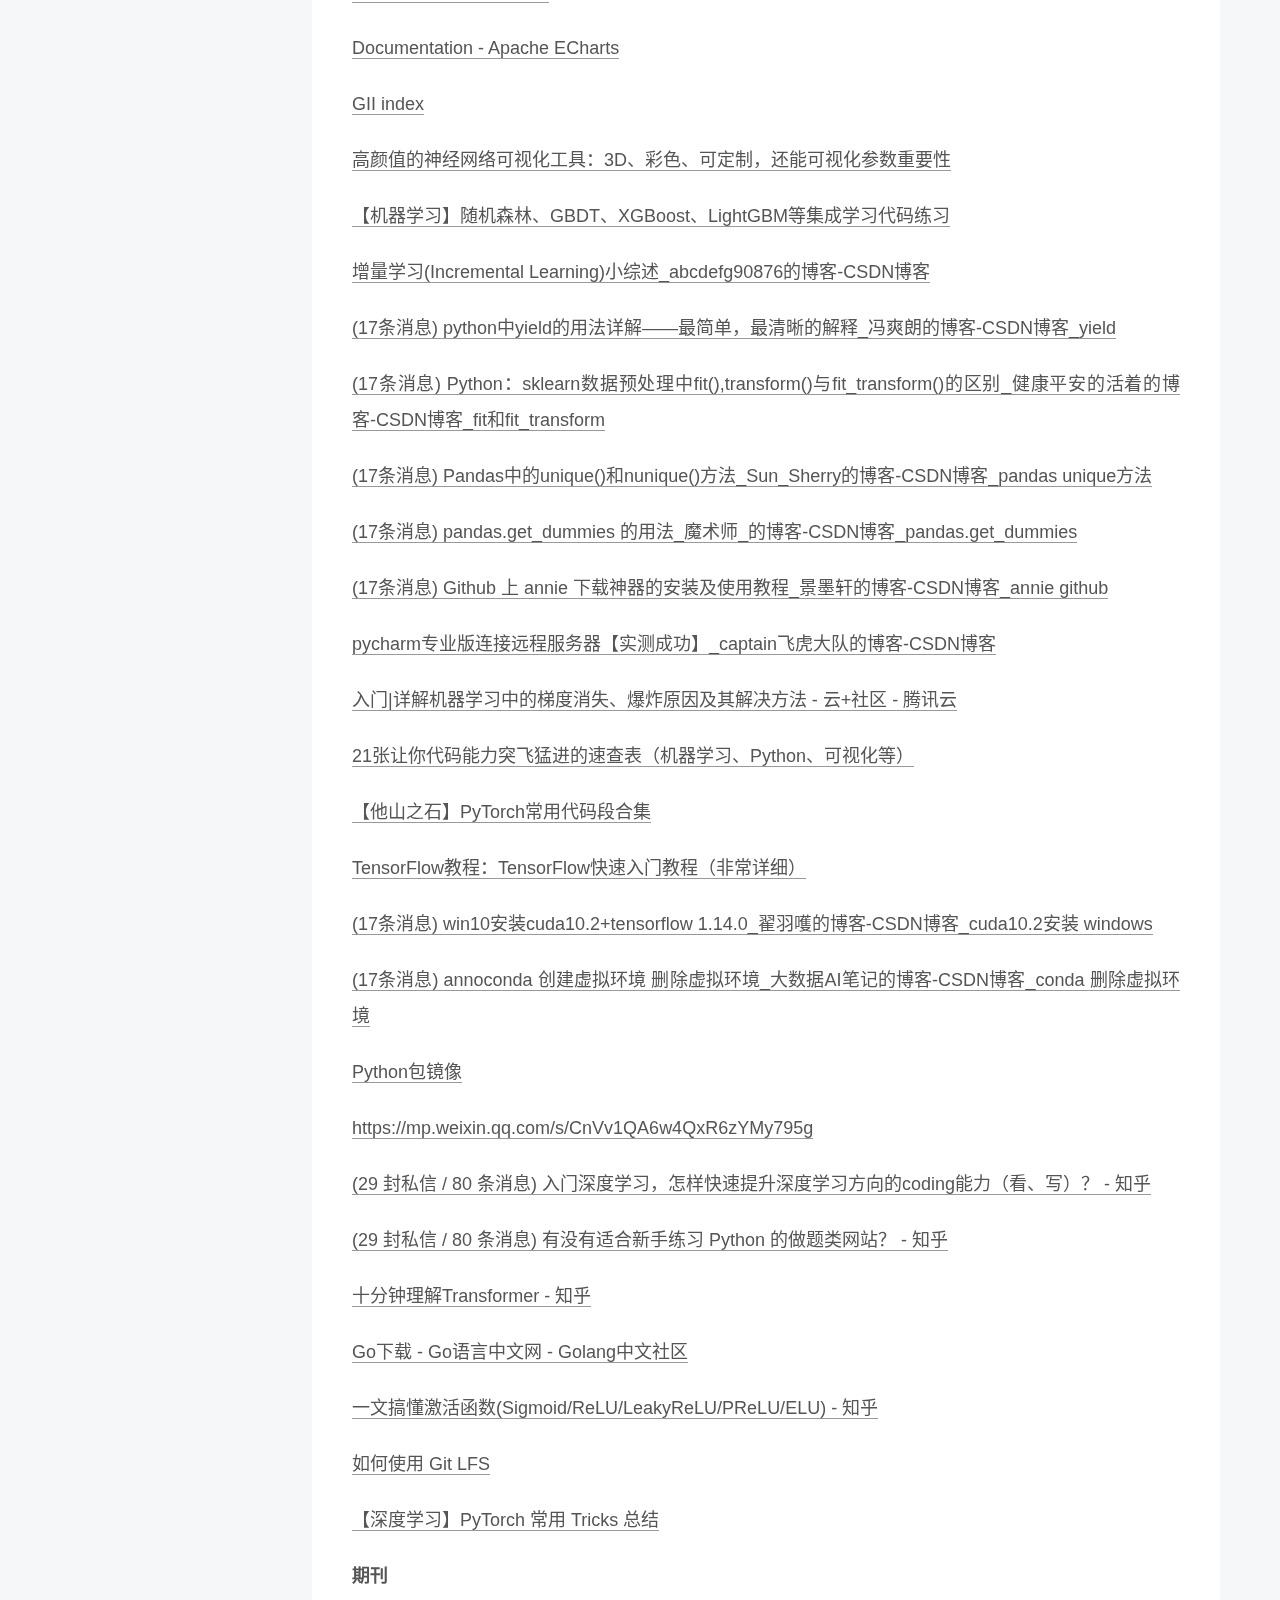
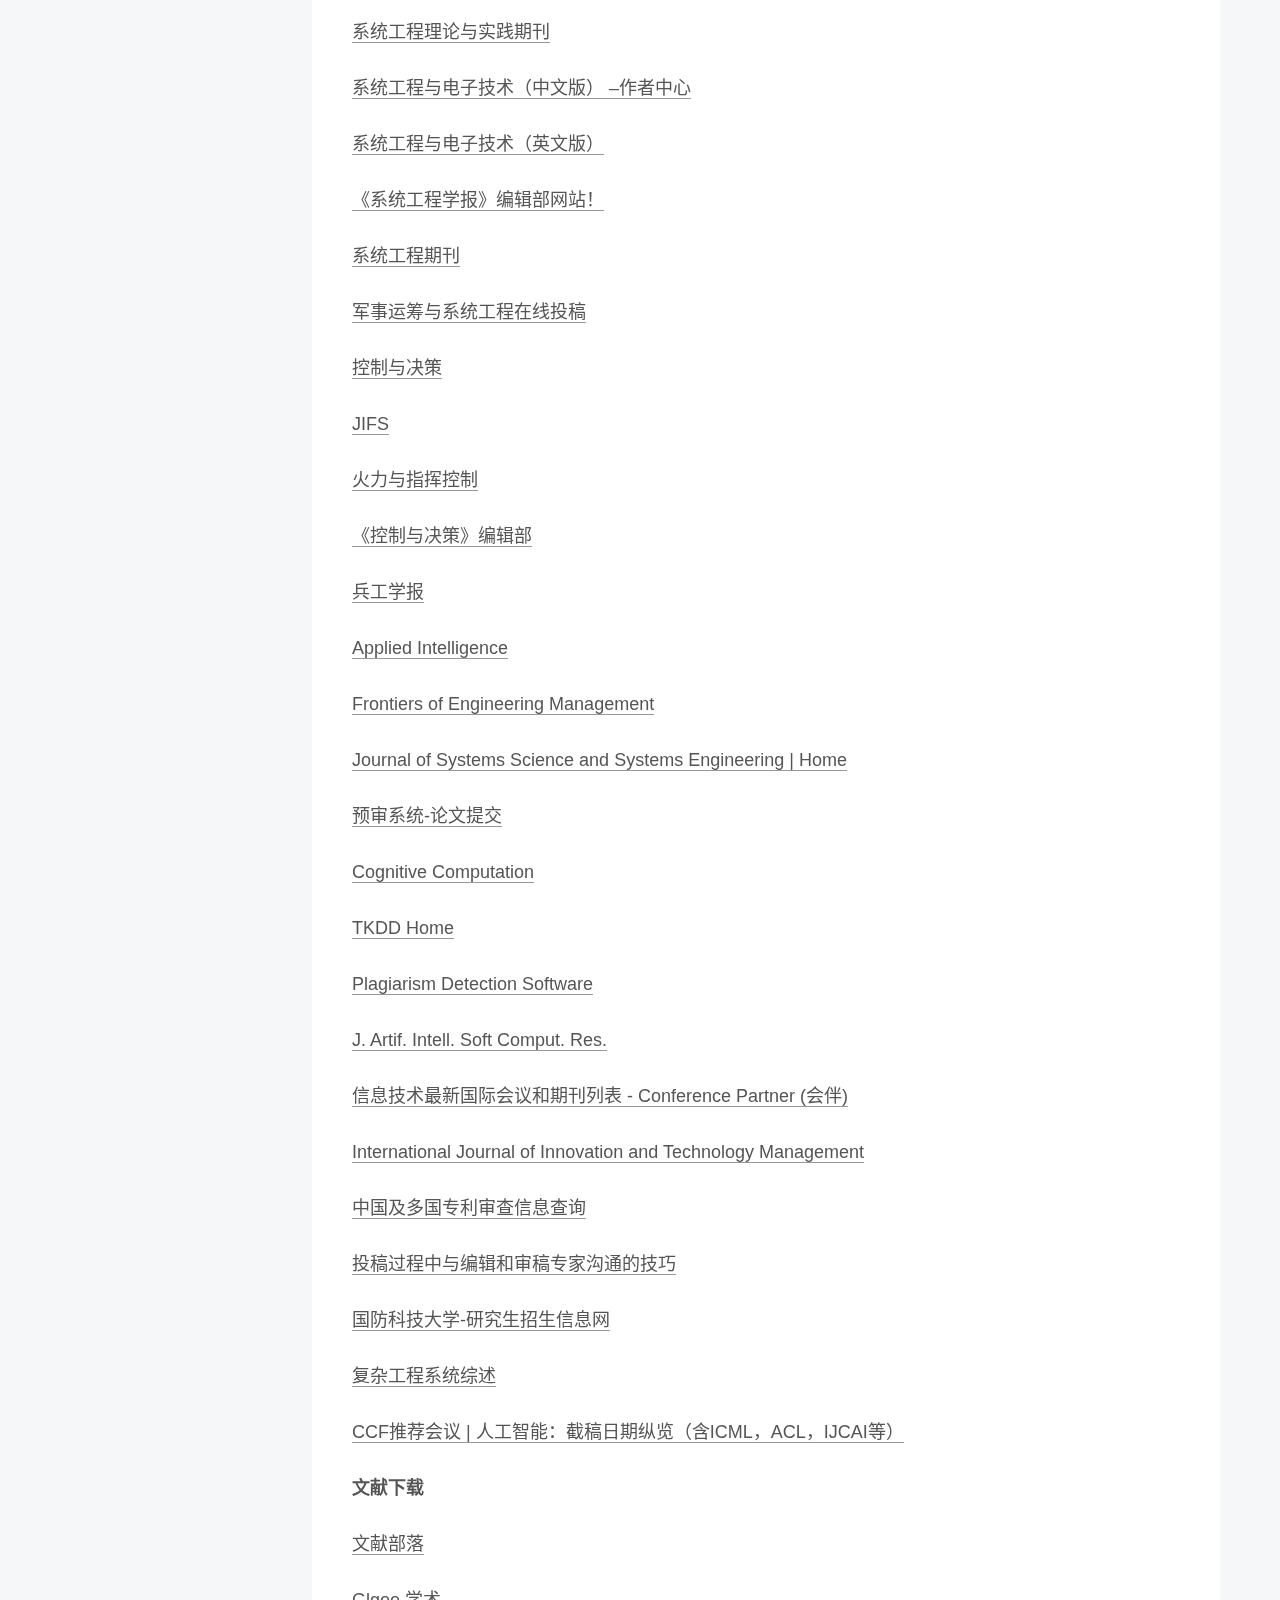
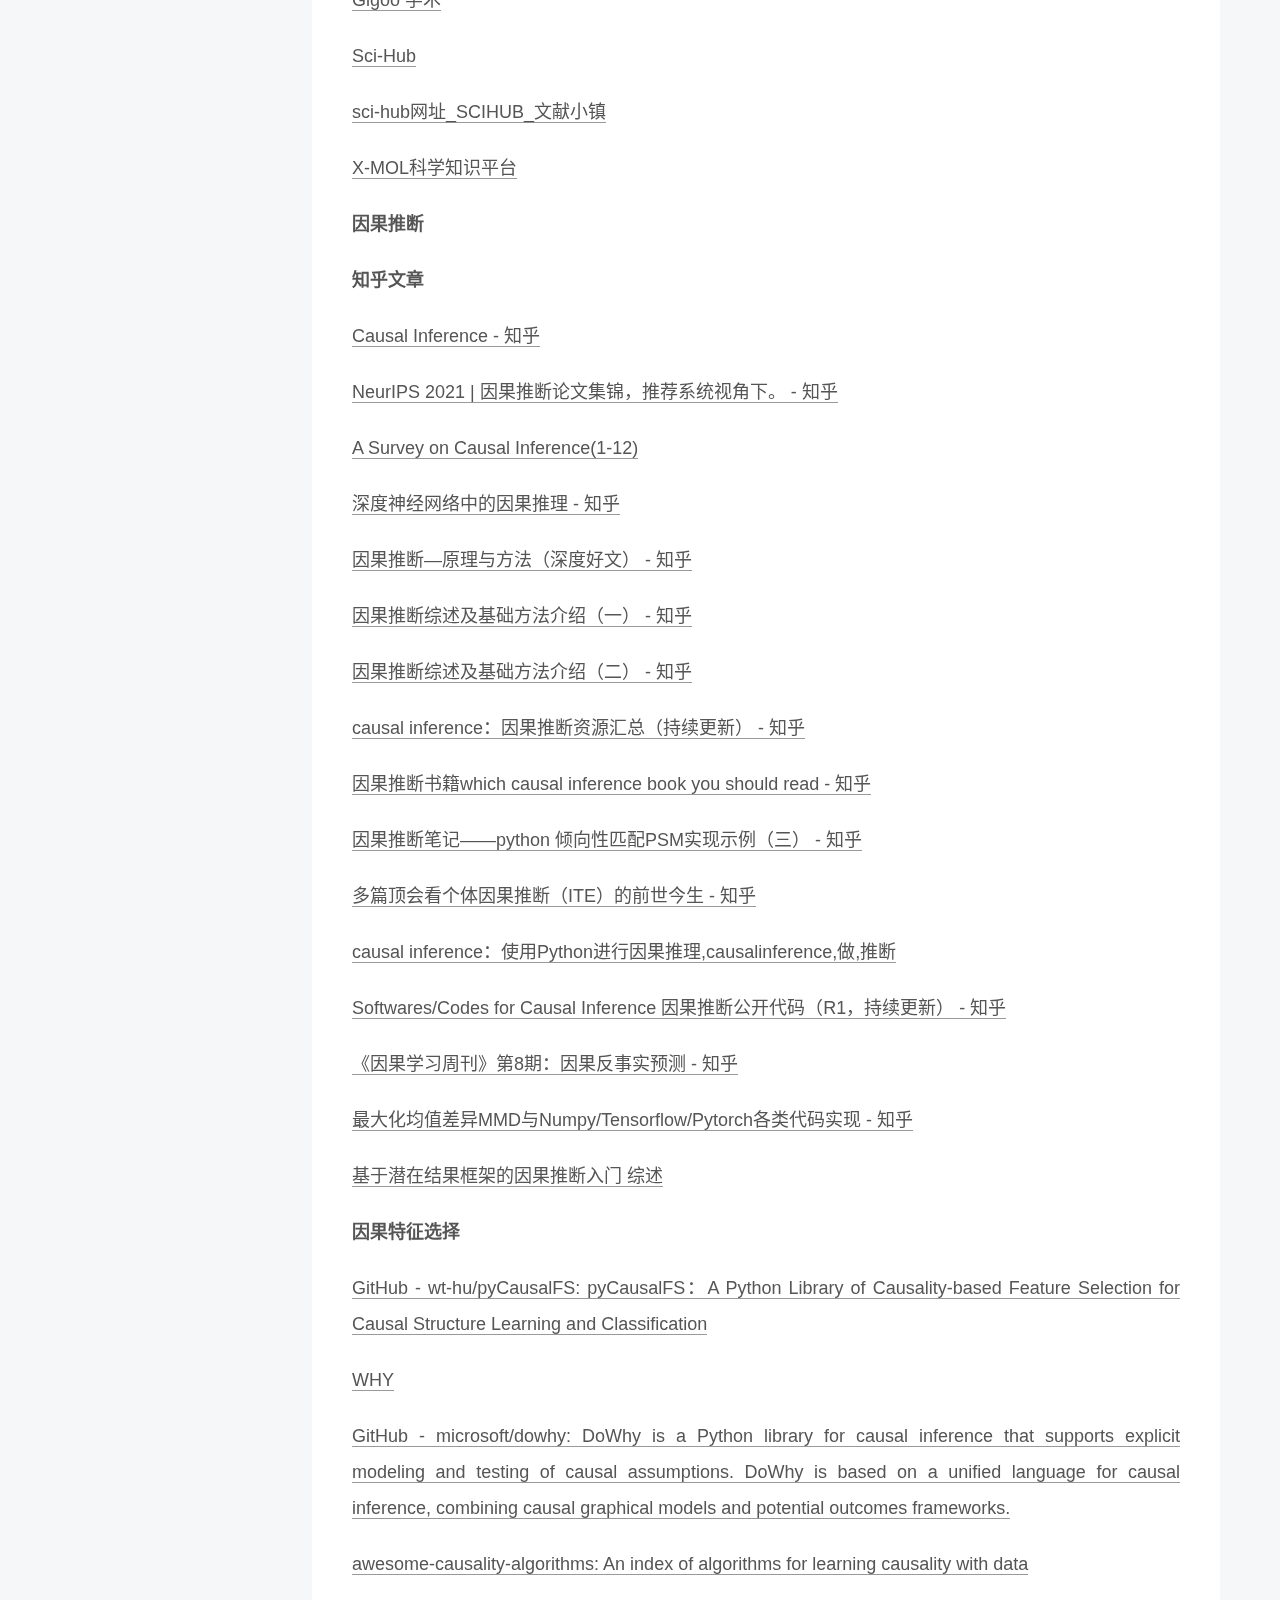
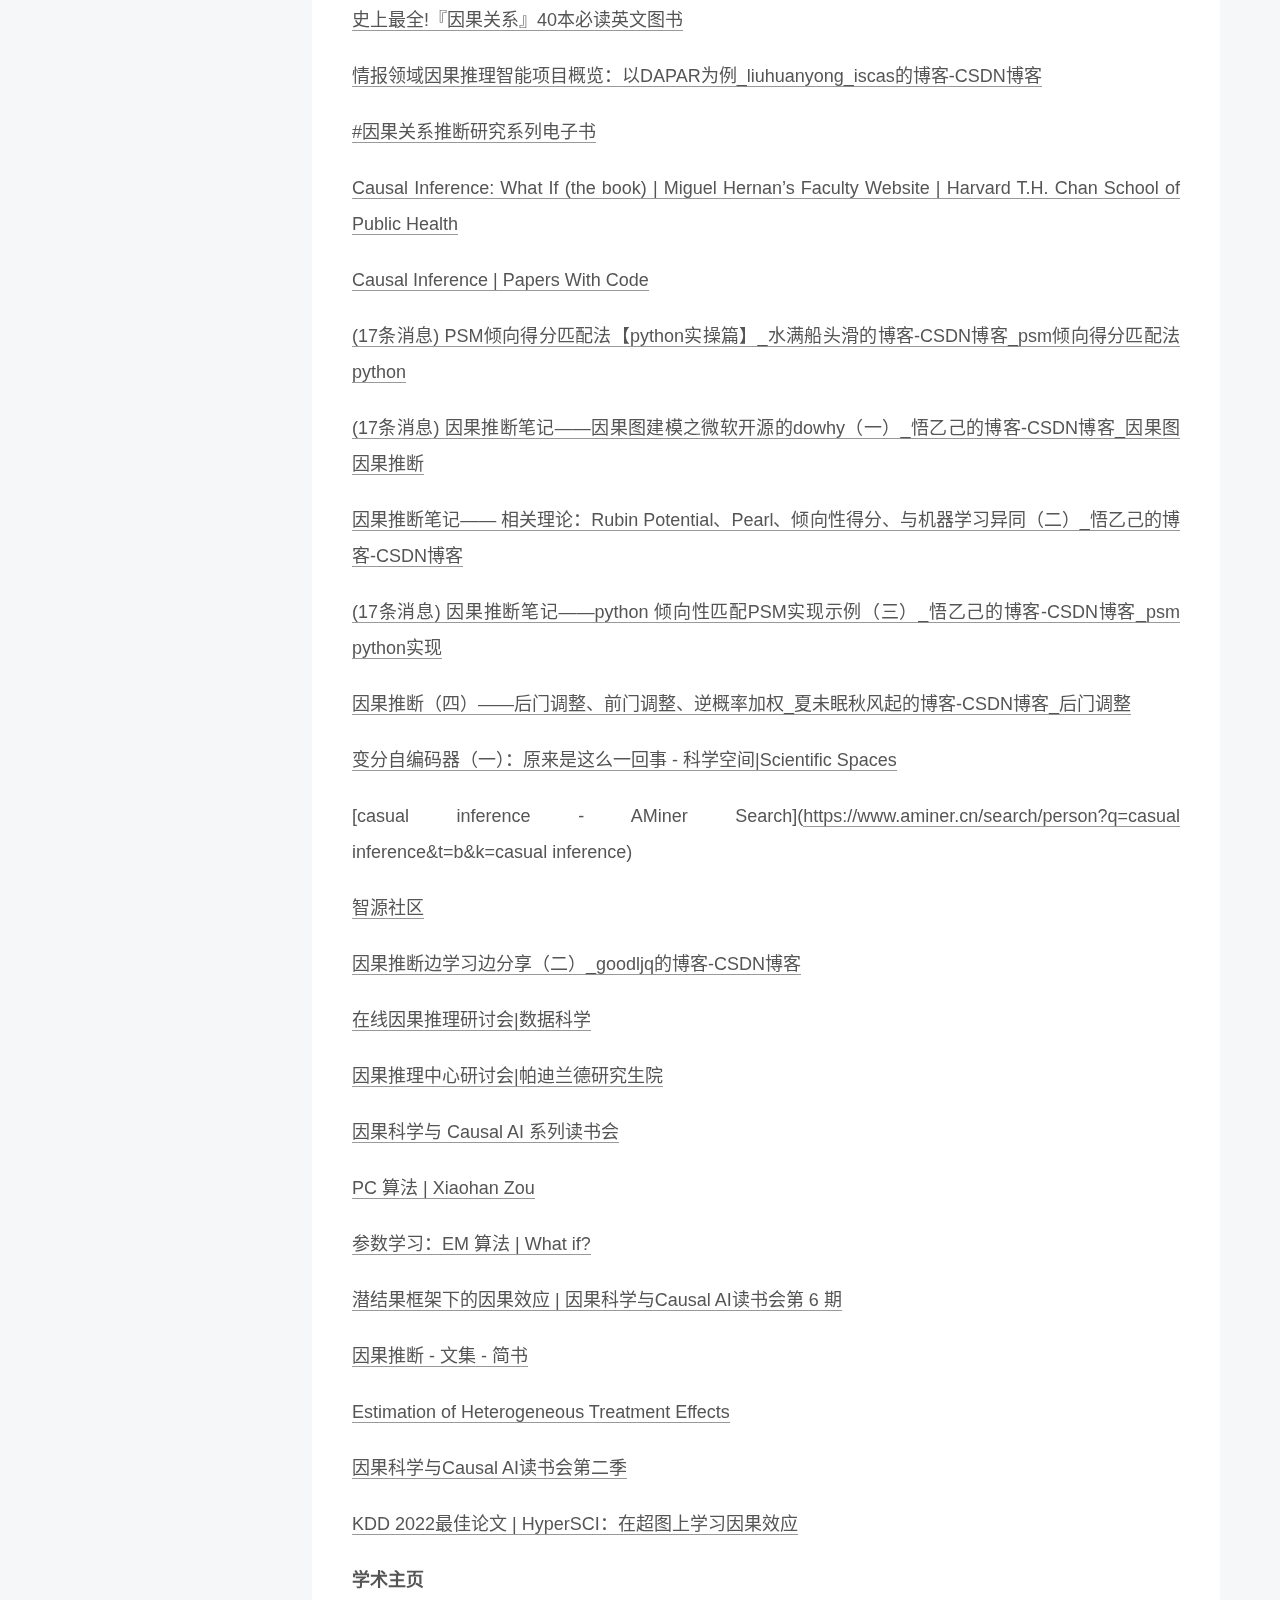
==== commit 58f77af6: "Site updated: 2022-11-24 22:23:30" ====
--- a/index.html
+++ b/index.html
@@ -192,10 +192,16 @@
                 <i class="far fa-calendar"></i>
               </span>
               <span class="post-meta-item-text">发表于</span>
-              
-
-              <time title="创建时间：2022-11-21 11:36:00 / 修改时间：11:39:07" itemprop="dateCreated datePublished" datetime="2022-11-21T11:36:00+08:00">2022-11-21</time>
+
+              <time title="创建时间：2022-11-21 11:36:00" itemprop="dateCreated datePublished" datetime="2022-11-21T11:36:00+08:00">2022-11-21</time>
             </span>
+              <span class="post-meta-item">
+                <span class="post-meta-item-icon">
+                  <i class="far fa-calendar-check"></i>
+                </span>
+                <span class="post-meta-item-text">更新于</span>
+                <time title="修改时间：2022-11-24 21:46:32" itemprop="dateModified" datetime="2022-11-24T21:46:32+08:00">2022-11-24</time>
+              </span>
 
           
 
@@ -537,7 +543,7 @@
                   <i class="far fa-calendar-check"></i>
                 </span>
                 <span class="post-meta-item-text">更新于</span>
-                <time title="修改时间：2022-11-21 00:03:48" itemprop="dateModified" datetime="2022-11-21T00:03:48+08:00">2022-11-21</time>
+                <time title="修改时间：2022-11-24 21:46:32" itemprop="dateModified" datetime="2022-11-24T21:46:32+08:00">2022-11-24</time>
               </span>
 
           
@@ -853,7 +859,7 @@
                   <i class="far fa-calendar-check"></i>
                 </span>
                 <span class="post-meta-item-text">更新于</span>
-                <time title="修改时间：2022-11-24 21:05:49" itemprop="dateModified" datetime="2022-11-24T21:05:49+08:00">2022-11-24</time>
+                <time title="修改时间：2022-11-24 21:46:32" itemprop="dateModified" datetime="2022-11-24T21:46:32+08:00">2022-11-24</time>
               </span>
 
           
--- a/css/main.css
+++ b/css/main.css
@@ -1196,7 +1196,7 @@
 }
 .links-of-author a::before,
 .links-of-author span.exturl::before {
-  background: #ffff94;
+  background: #ff41ff;
   border-radius: 50%;
   content: ' ';
   display: inline-block;
